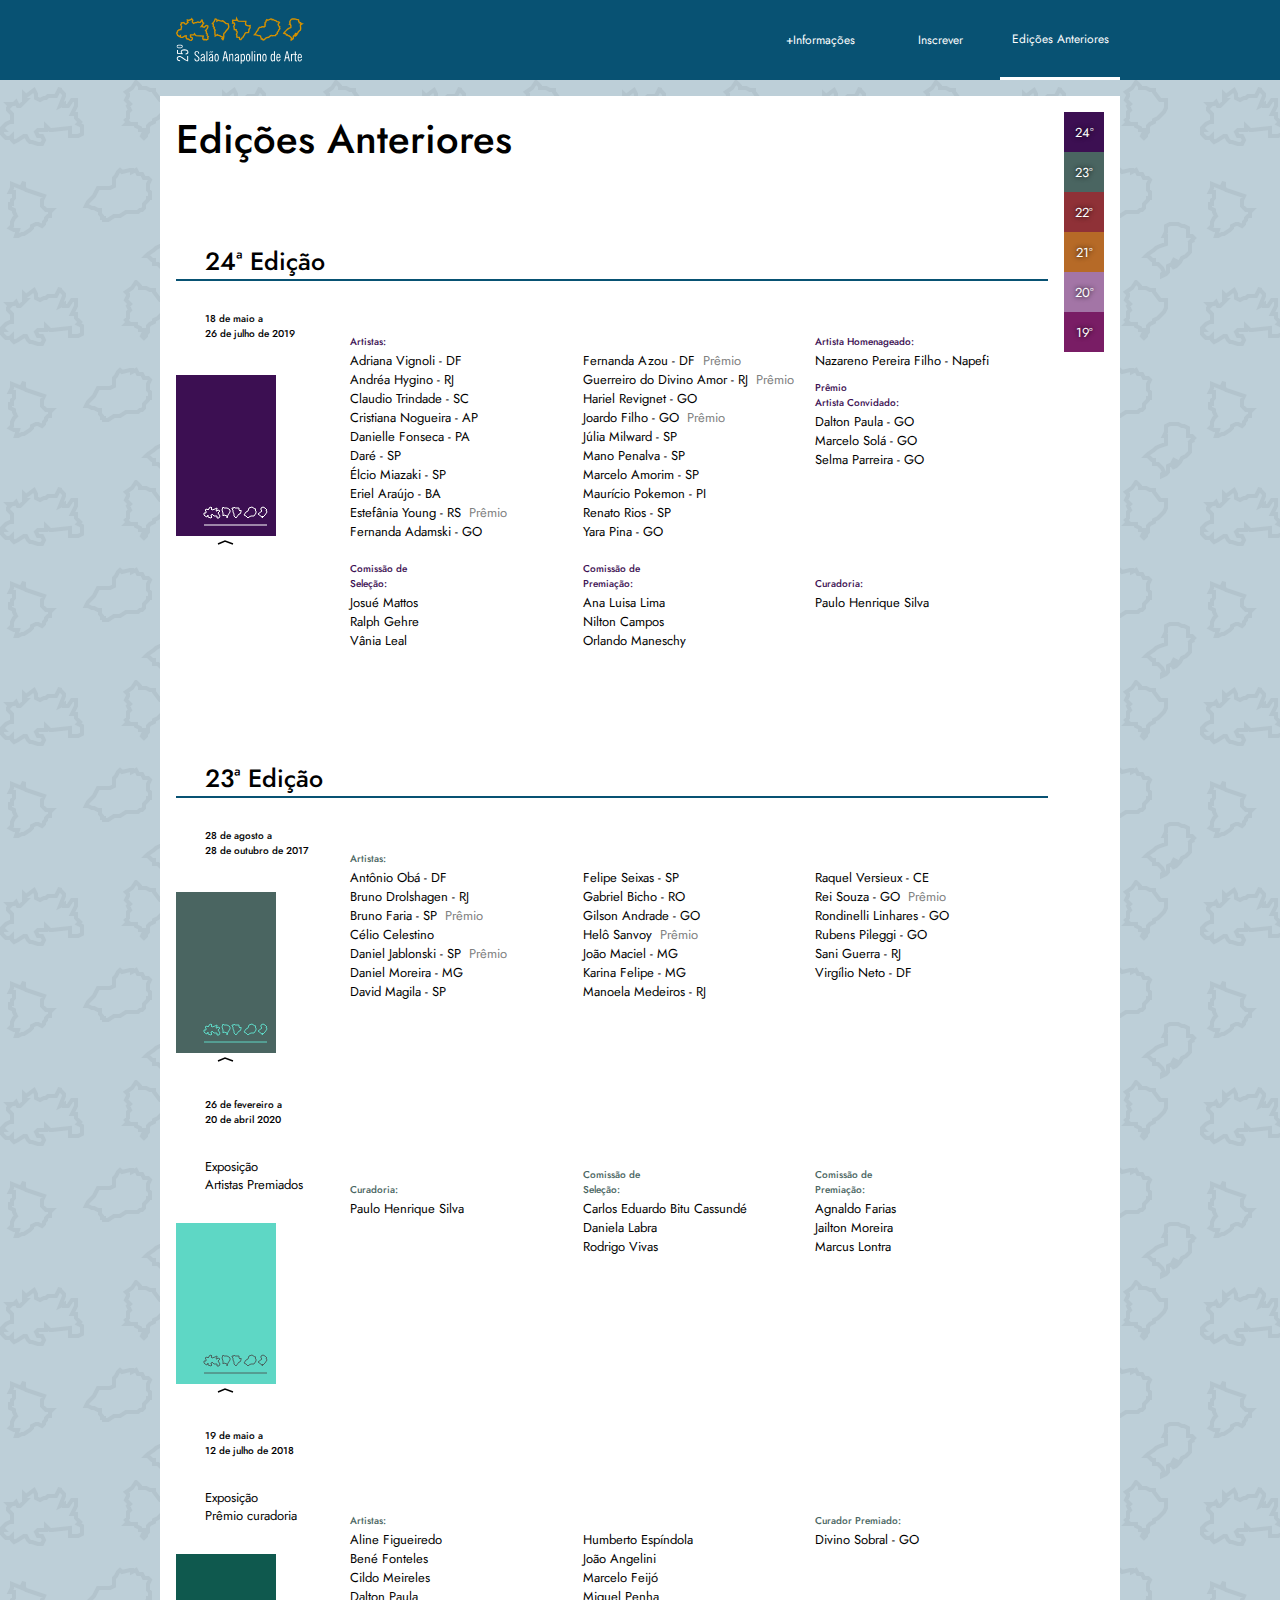
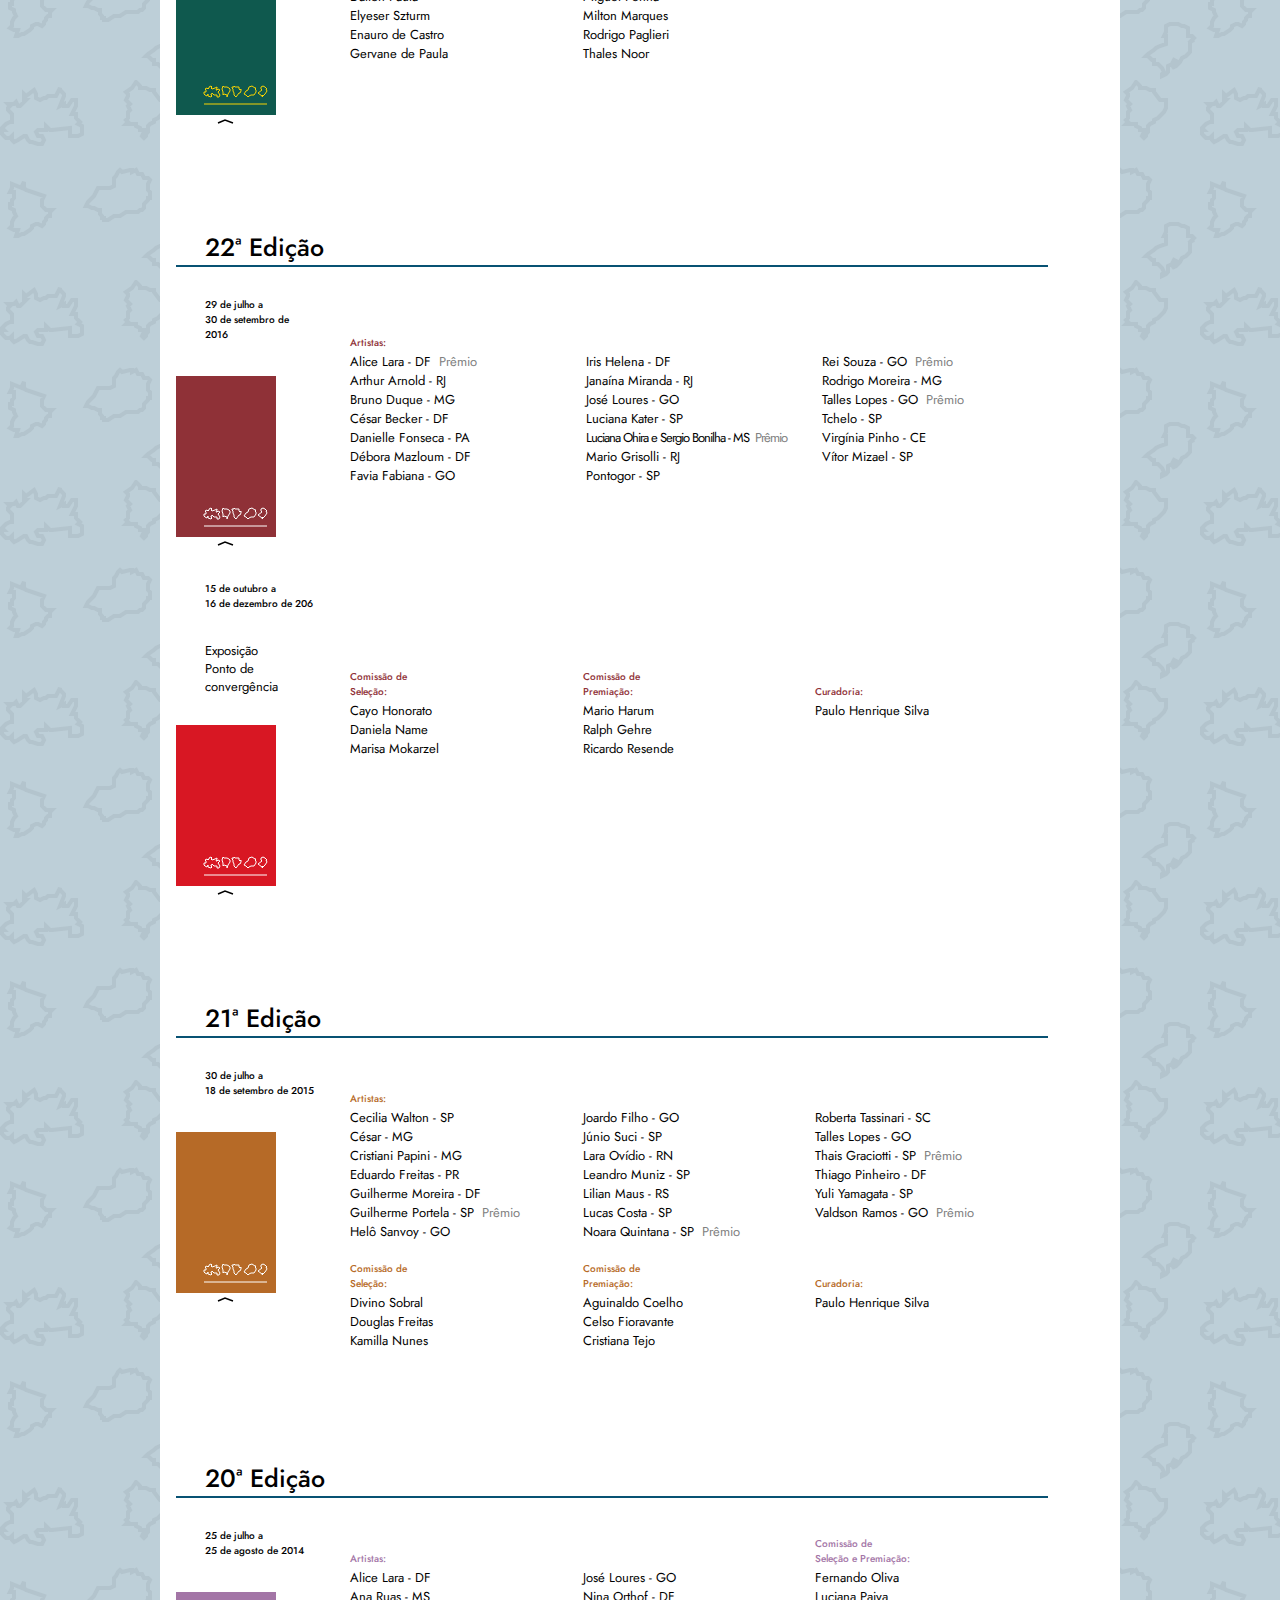
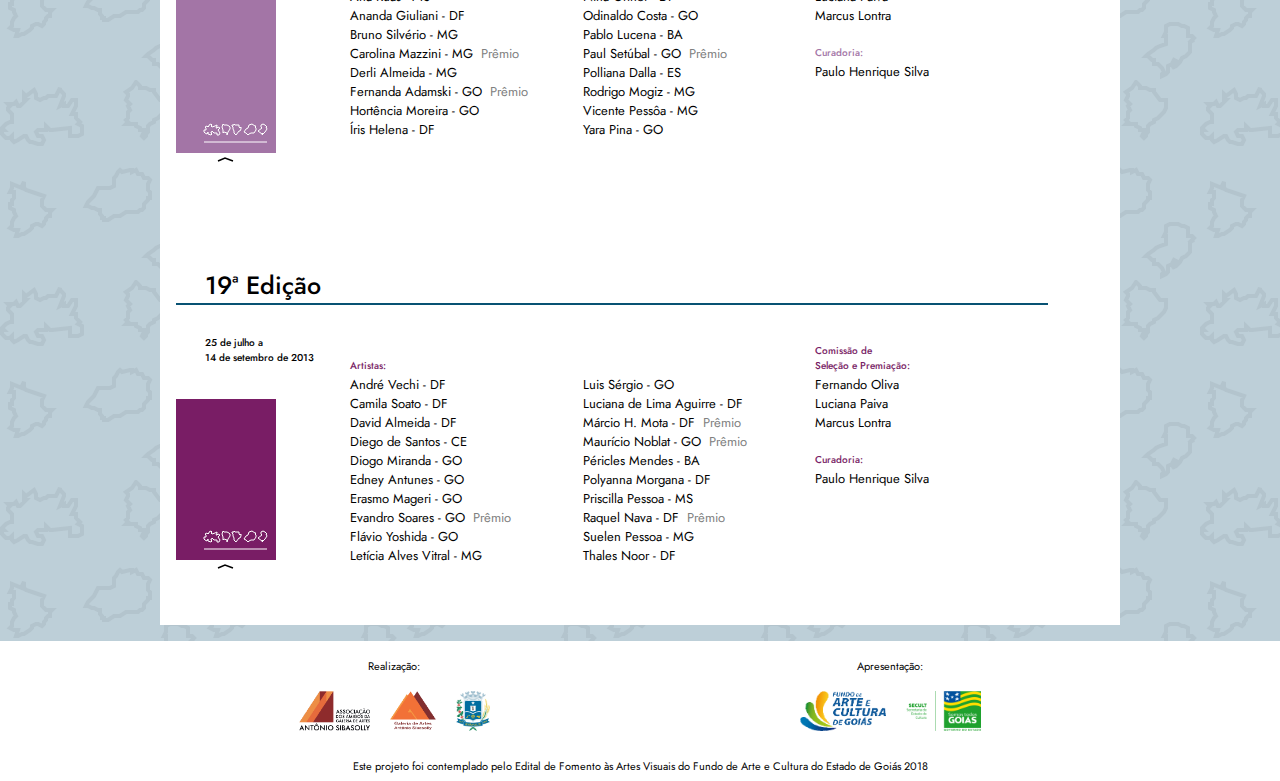
==== edicoes-anteriores.html @ 82f5226a "Padronização de variáveis e classes, correções diversas no código" ====
<!DOCTYPE html>
<html lang="pt-br">
    <head>
        <meta charset="UTF-8">
        <meta name="viewport" content="width=device-width, initial-scale=1.0">
        <meta http-equiv="X-UA-Compatible" content="ie=edge">
        <!-- FAVICON -->
        <link rel="icon" href="favicon.ico" type="image/x-icon"/>
        <!-- Tipografia -->
        <link rel="stylesheet" href="/css/tipografia.css" >
        <!-- style - Estrutura Geral - MEDIA QUERY -->
        <link rel="stylesheet" href="/css/main.css">

        <!-- header - Estrutura do menu -->
        <link rel="stylesheet" href="/css/header.css">
        <!-- grid-areas -->
        <link rel="stylesheet" href="/css/grid-areas-ed-anteriores.css">
        <!-- custom - Estrutura especifica da pagina -->
        <link rel="stylesheet" href="/css/edicoes-anteriores.css">
        <!-- footer - Estrutura do footer -->
        <link rel="stylesheet" href="/css/footer.css">
        <!-- icones -->
        <link rel="stylesheet" href="/css/icones.css">

        <!--DROPBOX-->
        <!-- <link rel="stylesheet" href="https://dl.dropbox.com/s/zm06y5klr2a9htf/style.css"> -->
        <title>25º Salão Anapolino de Artes</title>
        <style>

        /* BACKGROUND MAIN */
        main {
            background-image: url([data-uri]);
            background-repeat: repeat;
            background-color: var(--color-background);
        }
        </style>
    </head>
    <body>
        <header>
            <div class="menu-bar">
                <nav class="menu-left">
                    <!-- LOGO DO SALAO -->
                    <a href="Index.html">
                        <svg class="logo-salao" xmlns="http://www.w3.org/2000/svg" xml:space="preserve" version="1.1" viewBox="0 0 1031 381" xmlns:xlink="http://www.w3.org/1999/xlink">
                            <g id="logo-25">
                                <metadata id=""/>
                                <polygon class="logo-norte" points="35,156 28,161 21,160 18,155 13,154 12,148 7,140 6,136 8,130 12,127 12,120 15,115 23,110 34,107 40,107 45,82 40,71 38,65 44,61 43,53 58,52 63,50 73,61 80,63 97,48 92,44 91,39 93,35 92,29 103,33 126,23 127,20 136,32 132,37 132,46 141,57 155,51 166,51 171,46 177,45 184,49 195,49 209,30 212,35 213,42 217,51 223,55 203,82 214,80 217,85 227,87 241,75 248,74 257,79 256,88 252,97 238,115 244,120 246,127 244,135 253,143 250,151 256,161 260,163 255,170 258,176 256,185 243,190 232,185 226,189 218,184 216,177 217,167 220,159 162,155 156,151 149,140 144,149 117,149 116,155 118,168 126,169 131,173 132,182 124,193 112,191 97,182 89,182 82,173 82,157 72,158 53,169 42,169 34,166 "/>
                                <polygon class="logo-nordeste" points="378,188 372,183 369,179 376,168 370,163 362,163 356,157 350,156 346,153 338,153 333,148 316,158 316,150 313,144 314,137 313,123 312,117 316,112 306,98 309,90 299,80 301,71 301,63 293,59 308,41 316,21 323,22 331,29 330,38 342,31 352,35 365,38 374,36 381,39 404,58 418,59 422,64 422,71 425,79 424,91 419,100 408,112 400,122 395,131 386,138 384,146 385,156 385,164 383,173 382,181 "/>
                                <polygon class="logo-centro-oeste" points="488,18 487,26 485,32 457,31 456,40 458,46 456,54 467,54 471,57 471,63 473,68 465,81 468,88 468,95 470,107 485,107 484,114 493,126 492,132 487,146 491,157 489,167 499,169 504,169 510,170 513,185 517,187 523,187 529,177 538,170 547,155 552,148 554,140 560,133 569,131 581,131 585,127 585,121 588,115 586,109 590,104 591,97 597,93 596,83 597,74 583,77 569,72 561,67 560,57 563,40 502,38 496,34 "/>
                                <polygon class="logo-sudeste" points="632,148 643,136 650,122 659,114 661,104 672,89 686,88 692,84 704,84 709,86 718,79 718,73 715,69 720,63 716,54 720,47 725,45 726,34 732,27 739,32 764,21 772,22 775,28 782,25 793,33 804,34 812,43 826,44 833,49 823,64 823,69 830,80 836,84 833,92 837,98 835,103 828,108 827,116 815,131 817,138 811,143 804,147 802,154 782,155 777,157 771,154 762,156 746,169 736,170 726,174 707,191 698,188 697,182 687,182 686,174 683,169 681,159 674,155 662,155 652,151 644,149 "/>
                                <polygon class="logo-sul" points="868,136 875,127 889,113 897,105 908,97 925,90 925,83 926,77 922,66 914,63 920,55 916,45 921,34 928,25 936,21 953,20 964,22 973,26 984,26 988,30 988,41 993,46 993,52 1003,52 1007,56 1005,62 1014,62 1002,71 1002,77 1004,90 1004,102 1002,111 992,118 985,126 979,138 970,152 956,163 971,139 963,138 958,147 945,161 945,175 943,182 928,192 927,184 932,178 925,169 909,156 902,155 896,148 889,150 885,142 878,136 871,138 "/>
                                <path class="logo-tipografia" d="M148 340l8 0c0,6 2,9 4,12 2,3 5,4 9,4 3,0 6,-1 8,-4 3,-2 4,-6 4,-10 0,-3 -1,-6 -3,-9 -2,-3 -7,-7 -13,-12 -6,-4 -10,-9 -13,-12 -2,-3 -3,-7 -3,-12 0,-5 2,-9 6,-13 3,-3 7,-5 12,-5 6,0 11,2 15,6 3,4 5,9 5,16l-7 0c-1,-5 -2,-9 -4,-11 -2,-3 -5,-4 -8,-4 -4,0 -6,1 -8,3 -2,2 -3,5 -3,8 0,2 0,4 1,6 1,1 2,3 3,4 2,2 4,4 8,7 4,3 6,4 7,5 4,4 8,8 10,11 2,4 3,8 3,12 0,6 -2,12 -6,15 -4,4 -8,6 -14,6 -7,0 -12,-2 -15,-6 -4,-4 -6,-9 -6,-17z"/>
                                <path class="logo-tipografia" d="M224 331c-6,1 -11,3 -14,6 -4,3 -6,7 -6,11 0,2 1,4 3,5 1,2 3,3 5,3 2,0 4,-1 6,-2 2,-1 4,-3 6,-5l0 -18zm0 26c-2,1 -4,3 -6,4 -2,1 -5,1 -7,1 -4,0 -8,-1 -10,-4 -3,-2 -4,-6 -4,-10 0,-6 2,-11 7,-15 4,-4 11,-8 20,-10l0 -1 0 -3c0,-3 0,-6 -2,-7 -1,-2 -3,-3 -7,-3 -2,0 -4,1 -6,3 -1,1 -2,4 -3,8l-7 -1c0,-5 2,-10 5,-12 3,-3 7,-5 11,-5 6,0 10,2 13,5 3,3 4,8 4,15l0 26c0,3 0,5 0,7 0,2 1,5 1,7l-8 0 -1 -5z"/>
                                <polygon class="logo-tipografia" points="245,362 245,281 253,281 253,362 "/>
                                <path class="logo-tipografia" d="M291 331c-6,1 -11,3 -14,6 -4,3 -5,7 -5,11 0,2 0,4 2,5 1,2 3,3 5,3 2,0 4,-1 6,-2 2,-1 4,-3 6,-5l0 -18zm0 26c-2,1 -4,3 -6,4 -2,1 -4,1 -7,1 -4,0 -8,-1 -10,-4 -3,-2 -4,-6 -4,-10 0,-6 2,-11 7,-15 5,-4 11,-8 20,-10l0 -1 0 -3c0,-3 0,-6 -2,-7 -1,-2 -3,-3 -6,-3 -3,0 -5,1 -7,3 -1,1 -2,4 -3,8l-7 -1c1,-5 2,-10 5,-12 3,-3 7,-5 12,-5 5,0 10,2 12,5 3,3 4,8 4,15l0 26c0,3 0,5 0,7 1,2 1,5 1,7l-8 0 -1 -5zm9 -75c-1,3 -3,6 -5,7 -1,2 -4,3 -6,3 -1,0 -1,0 -2,0 0,0 -1,0 -2,-1l-4 -1c-1,0 -1,0 -2,0 0,0 -1,0 -1,0 -1,0 -2,0 -3,0 -1,1 -2,2 -2,3l-5 0c1,-3 2,-6 4,-8 2,-1 4,-2 7,-2 0,0 1,0 1,0 1,0 1,0 2,0l4 2c1,0 1,0 2,0 0,0 1,0 1,0 2,0 3,0 4,-1 1,0 1,-1 2,-2l5 0z"/>
                                <path class="logo-tipografia" d="M318 333c0,8 1,14 2,18 2,3 4,5 7,5 4,0 6,-2 8,-5 1,-4 2,-10 2,-18 0,-8 -1,-14 -2,-18 -2,-4 -4,-6 -8,-6 -3,0 -5,2 -7,6 -1,3 -2,9 -2,18zm-8 0c0,-11 1,-18 4,-23 3,-5 7,-8 13,-8 6,0 11,3 13,8 3,5 5,13 5,23 0,10 -2,18 -5,23 -2,5 -7,7 -13,7 -6,0 -10,-2 -13,-7 -3,-5 -4,-13 -4,-23z"/>
                                <path class="logo-tipografia" d="M388 330l17 0 -8 -42 -9 42zm-14 32l17 -81 12 0 18 81 -9 0 -5 -24 -20 0 -5 24 -8 0z"/>
                                <path class="logo-tipografia" d="M429 362l0 -58 7 0 0 6c3,-3 5,-5 7,-6 2,-1 5,-2 7,-2 4,0 7,1 8,4 2,2 3,6 3,11l0 45 -7 0 0 -42c0,-4 -1,-7 -2,-9 -1,-1 -3,-2 -5,-2 -2,0 -4,1 -6,2 -2,1 -3,3 -5,6l0 45 -7 0z"/>
                                <path class="logo-tipografia" d="M499 331c-6,1 -11,3 -14,6 -4,3 -5,7 -5,11 0,2 0,4 2,5 1,2 3,3 5,3 2,0 4,-1 6,-2 2,-1 4,-3 6,-5l0 -18zm0 26c-2,1 -4,3 -6,4 -2,1 -5,1 -7,1 -4,0 -8,-1 -10,-4 -3,-2 -4,-6 -4,-10 0,-6 2,-11 7,-15 4,-4 11,-8 20,-10l0 -1 0 -3c0,-3 0,-6 -2,-7 -1,-2 -3,-3 -6,-3 -3,0 -5,1 -7,3 -1,1 -2,4 -3,8l-7 -1c0,-5 2,-10 5,-12 3,-3 7,-5 11,-5 6,0 10,2 13,5 3,3 4,8 4,15l0 26c0,3 0,5 0,7 0,2 1,5 1,7l-8 0 -1 -5z"/>
                                <path class="logo-tipografia" d="M529 316l0 33c1,2 3,4 4,5 2,1 4,2 5,2 4,0 6,-2 7,-6 2,-3 3,-10 3,-18 0,-8 -1,-14 -3,-18 -1,-3 -3,-5 -7,-5 -1,0 -3,0 -5,2 -1,1 -3,3 -4,5zm-8 65l0 -77 5 0 3 5c1,-2 3,-4 5,-5 2,-1 4,-2 6,-2 5,0 9,3 12,8 2,5 4,13 4,23 0,9 -2,17 -4,22 -3,5 -7,8 -12,8 -2,0 -4,0 -6,-2 -2,-1 -4,-2 -5,-5l0 25 -8 0z"/>
                                <path class="logo-tipografia" d="M572 333c0,8 0,14 2,18 1,3 4,5 7,5 3,0 6,-2 7,-5 2,-4 2,-10 2,-18 0,-8 0,-14 -2,-18 -1,-4 -4,-6 -7,-6 -3,0 -6,2 -7,6 -2,3 -2,9 -2,18zm-8 0c0,-11 1,-18 4,-23 3,-5 7,-8 13,-8 6,0 10,3 13,8 3,5 5,13 5,23 0,10 -2,18 -5,23 -3,5 -7,7 -13,7 -6,0 -10,-2 -13,-7 -3,-5 -4,-13 -4,-23z"/>
                                <polygon class="logo-tipografia" points="609,362 609,281 617,281 617,362 "/>
                                <path class="logo-tipografia" d="M630 290l0 -9 8 0 0 9 -8 0zm0 72l0 -58 8 0 0 58 -8 0z"/>
                                <path class="logo-tipografia" d="M652 362l0 -58 8 0 0 6c2,-3 4,-5 6,-6 3,-1 5,-2 7,-2 4,0 7,1 9,4 2,2 3,6 3,11l0 45 -8 0 0 -42c0,-4 -1,-7 -2,-9 -1,-1 -2,-2 -5,-2 -2,0 -4,1 -5,2 -2,1 -4,3 -5,6l0 45 -8 0z"/>
                                <path class="logo-tipografia" d="M703 333c0,8 1,14 2,18 2,3 4,5 8,5 3,0 5,-2 7,-5 1,-4 2,-10 2,-18 0,-8 -1,-14 -2,-18 -2,-4 -4,-6 -7,-6 -4,0 -6,2 -8,6 -1,3 -2,9 -2,18zm-8 0c0,-11 2,-18 4,-23 3,-5 8,-8 14,-8 6,0 10,3 13,8 3,5 4,13 4,23 0,10 -1,18 -4,23 -3,5 -7,7 -13,7 -6,0 -11,-2 -14,-7 -2,-5 -4,-13 -4,-23z"/>
                                <path class="logo-tipografia" d="M797 362l-8 0 0 -6c-2,3 -4,4 -6,5 -1,2 -3,2 -5,2 -6,0 -9,-3 -12,-8 -3,-5 -4,-12 -4,-22 0,-10 1,-18 4,-23 3,-5 6,-8 11,-8 2,0 4,1 6,2 2,1 4,3 6,5l0 -28 8 0 0 81zm-8 -13l0 -33c-2,-2 -3,-4 -5,-5 -1,-2 -3,-2 -5,-2 -3,0 -5,2 -7,5 -1,4 -2,10 -2,18 0,8 1,15 2,18 2,4 4,6 7,6 2,0 4,-1 5,-2 2,-1 3,-3 5,-5z"/>
                                <path class="logo-tipografia" d="M834 343l8 0c-1,6 -2,11 -5,15 -3,3 -7,5 -12,5 -6,0 -10,-2 -13,-7 -3,-5 -4,-13 -4,-23 0,-11 1,-18 4,-23 3,-5 7,-8 13,-8 6,0 10,3 13,7 3,5 4,11 4,20 0,1 0,2 0,3 0,1 0,1 0,2l-26 0c0,8 0,14 2,17 1,4 4,5 7,5 3,0 5,-1 7,-3 1,-3 2,-6 2,-10zm-18 -16l18 0 0 -2c0,-6 0,-10 -2,-12 -1,-3 -4,-4 -7,-4 -3,0 -5,1 -7,4 -1,3 -2,8 -2,14z"/>
                                <path class="logo-tipografia" d="M886 330l17 0 -9 -42 -8 42zm-15 32l18 -81 11 0 18 81 -9 0 -4 -24 -21 0 -5 24 -8 0z"/>
                                <path class="logo-tipografia" d="M926 362l0 -58 8 0 0 6c2,-2 4,-4 6,-6 2,-1 4,-2 7,-2 0,0 0,0 1,0 0,1 0,1 1,1l0 7c-1,0 -1,0 -1,0 -1,0 -1,0 -1,0 -3,0 -6,1 -8,2 -2,2 -4,4 -5,7l0 43 -8 0z"/>
                                <path class="logo-tipografia" d="M957 310l-8 0 0 -6 8 0 0 -20 8 0 0 20 10 0 0 6 -10 0 0 38c0,3 0,5 1,7 1,1 2,1 4,1 1,0 2,0 5,0l0 -1 0 7c-2,0 -3,1 -4,1 -2,0 -3,0 -4,0 -3,0 -6,-1 -7,-3 -2,-2 -3,-4 -3,-8l0 -42z"/>
                                <path class="logo-tipografia" d="M1006 343l8 0c-1,6 -2,11 -5,15 -3,3 -7,5 -12,5 -6,0 -10,-2 -13,-7 -3,-5 -4,-13 -4,-23 0,-11 1,-18 4,-23 3,-5 7,-8 13,-8 6,0 10,3 13,7 3,5 4,11 4,20 0,1 0,2 0,3 0,1 0,1 0,2l-27 0c0,8 1,14 3,17 1,4 4,5 7,5 3,0 5,-1 7,-3 1,-3 2,-6 2,-10zm-19 -16l19 0 0 -2c0,-6 -1,-10 -2,-12 -1,-3 -4,-4 -7,-4 -3,0 -5,1 -7,4 -1,3 -2,8 -3,14z"/>
                                <path class="logo-tipografia" d="M98 362l-8 0c-4,-2 -8,-4 -13,-6 -4,-3 -11,-7 -19,-13 -1,-1 -2,-1 -3,-2 -11,-8 -20,-13 -27,-13 -4,0 -8,2 -10,4 -3,2 -4,5 -4,8 0,4 2,7 5,9 3,2 8,4 14,4l0 8c-9,0 -16,-2 -20,-6 -4,-3 -7,-8 -7,-15 0,-6 2,-11 6,-15 4,-3 9,-5 16,-5 7,0 18,5 33,16 1,0 2,1 2,2 7,5 13,8 17,11 3,2 7,4 10,5l0 -34 8 0 0 42z"/>
                                <path class="logo-tipografia" d="M77 307l0 -8c5,0 9,-1 11,-3 3,-2 4,-4 4,-8 0,-4 -2,-7 -7,-10 -4,-2 -11,-3 -19,-3 -6,0 -12,1 -15,3 -4,2 -5,5 -5,9 0,3 0,5 2,7 1,2 3,3 6,4l-1 7 -45 -3 0 -31 8 1 0 23 26 2c-1,-2 -2,-3 -3,-5 0,-1 -1,-3 -1,-6 0,-6 3,-11 8,-15 4,-3 11,-5 20,-5 11,0 19,2 25,6 6,4 9,10 9,17 0,6 -2,10 -6,13 -4,3 -9,5 -16,5l-1 0z"/>
                                <path class="logo-tipografia" d="M30 250c7,0 11,0 14,-2 3,-1 4,-3 4,-6 0,-3 -1,-5 -4,-6 -3,-1 -8,-2 -14,-2 -7,0 -12,1 -14,2 -3,1 -5,3 -5,6 0,3 2,5 4,6 3,2 8,2 15,2zm0 7c-8,0 -14,-1 -18,-4 -4,-2 -6,-6 -6,-11 0,-5 2,-9 6,-11 4,-2 10,-3 18,-3 8,0 14,1 18,3 4,2 6,6 6,11 0,5 -2,9 -6,11 -4,3 -10,4 -18,4z"/>
                            </g>
                        </svg>
                    </a>
                </nav>
                <nav class="menu-right">
                    <a href="#" class="menu-icon" href="#">=</a>
                    <a id="option1" class="menu-option" href="mais-informacoes.html" >
                        <div class="hover-menu option1">
                            <p class="menu-tipografia">+Informações</p>
                        </div>
                    </a>
                    <a id="option2" class="menu-option" href="inscricao.html" >
                        <div class="hover-menu option2">
                            <p class="menu-tipografia">Inscrever</p>
                        </div>
                    </a>
                    <a id="option3" class="menu-option" href="edicoes-anteriores.html" >
                        <div class="hover-menu option3">
                            <p class="menu-tipografia">Edições Anteriores</p>
                        </div>
                    </a>
                </nav>
            </div>
        </header>
        <main>
            <div class="main-grid">
                <div class="main-ed-anteriores">
                    <div class="submenu-ed-anteriores">
                        <a href="#ed-24"><div id="shortcut-ed-24">24º</div></a>
                        <a href="#ed-23"><div id="shortcut-ed-23">23º</div></a>
                        <a href="#ed-22"><div id="shortcut-ed-22">22º</div></a>
                        <a href="#ed-21"><div id="shortcut-ed-21">21º</div></a>
                        <a href="#ed-20"><div id="shortcut-ed-20">20º</div></a>
                        <a href="#ed-19"><div id="shortcut-ed-19">19º</div></a>
                        <a href="#ed-18"><div id="shortcut-ed-18">18º</div></a>
                        <a href="#ed-18"><div id="shortcut-ed-17">17º</div></a>
                        <a href="#ed-18"><div id="shortcut-ed-14">14º</div></a>
                    </div>
                    <h1>Edições Anteriores</h1>
                    <div id="ed-24"></div>

<!-- ################### 24 Edição - 1 Catálogo -->
                    <section>
                        <div class="grid-ed-ant-section-24">
                            <h2 class="grid-ed-ant-titulo-edicao">24ª Edição</h2>
                            <div class="grid-ed-ant-linha-divisao"></div>
                            <div class="grid-ed-ant-titulo-principal-a">
                                <p class="data">18 de maio a<br>26 de julho de 2019</p>
                            </div>
                            <div class="grid-ed-ant-icon-catalogo-a">
                                <a target="about:blank" href="http://cultura.anapolis.go.gov.br/static/media/catalago24.0bccd677.pdf"><!-- LINK PARA O CATALOGO DO 24º SALAO -->
                                    <svg class="icon-catalogo ed24" xmlns="http://www.w3.org/2000/svg" xml:space="preserve" version="1.1" viewBox="100 0 100 175" xmlns:xlink="http://www.w3.org/1999/xlink">
                                        <g class="hover"><!-- CAPA E LUPA -->
                                            <rect class="capa" width="200" height="161"/>
                                            <path class="lupa" d="M46 55c10,-2 21,5 23,15 1,7 -2,15 -7,19l7 13 -4 2 -8 -12c-1,0 -2,1 -4,1 -10,2 -20,-5 -23,-15 -2,-11 5,-21 16,-23zm6 33c8,-2 13,-9 11,-17 -1,-7 -8,-12 -16,-11 -8,2 -13,9 -11,17 1,7 9,12 16,11z"/>
                                            <polygon class="lupa" points="44,64 42,66 40,69 39,71 38,73 38,75 40,72 42,70 44,69 46,68 45,66 "/>
                                        </g>
                                        <!-- ROTULOS -->
                                        <polygon class="rotulo" points="136,142 135,143 132,142 132,140 131,142 129,141 129,141 129,141 128,140 128,138 130,138 130,136 129,135 131,134 132,135 133,134 133,133 135,132 136,133 135,134 136,135 139,134 141,133 141,134 140,136 141,136 142,135 144,136 142,138 144,141 143,143 141,143 141,141 138,141 136,139 136,140 135,140 135,141 "/>
                                        <polygon class="rotulo" points="148,140 151,141 151,142 151,143 152,140 154,137 154,135 153,134 151,133 149,133 148,133 147,132 146,135 147,138 147,141 "/>
                                        <polygon class="rotulo" points="158,132 159,133 163,133 163,135 164,136 165,135 165,137 164,139 163,139 160,143 159,142 158,141 158,139 157,137 157,135 156,134 156,133 158,133 "/>
                                        <polygon class="rotulo" points="176,132 179,134 180,134 179,135 180,136 180,138 178,141 175,141 173,142 172,143 170,141 168,140 170,137 172,136 173,133 "/>
                                        <polygon class="rotulo" points="187,132 189,133 191,135 190,135 191,137 189,140 186,143 187,141 186,142 182,139 186,136 185,135 185,133 "/>
                                        <line class="rotulo" x1="128" y1="150" x2="191" y2= "150" />
                                        <!-- INDICADOR -->
                                        <polyline class="indicador" points="142,169 149,166 157,169 "/>
                                    </svg>
                                </a>
                            </div>
                            <div class="grid-ed-ant-subtitulo-1">
                                <h3>Artistas:</h3>
                            </div>
                            <ol class="grid-ed-ant-lista-1">
                                <li>Adriana Vignoli - DF</li>
                                <li>Andréa Hygino - RJ</li>
                                <li>Claudio Trindade - SC</li>
                                <li>Cristiana Nogueira - AP</li>
                                <li>Danielle Fonseca - PA</li>
                                <li>Daré - SP</li>
                                <li>Élcio Miazaki - SP</li>
                                <li>Eriel Araújo - BA</li>
                                <li class="premiado">Estefânia Young - RS</li>
                                <li>Fernanda Adamski - GO</li>
                                <li class="premiado">Fernanda Azou - DF</li>
                                <li class="premiado">Guerreiro do Divino Amor - RJ</li>
                                <li>Hariel Revignet - GO</li>
                                <li class="premiado">Joardo Filho - GO</li>
                                <li>Júlia Milward - SP</li>
                                <li>Mano Penalva - SP</li>
                                <li>Marcelo Amorim - SP</li>
                                <li>Maurício Pokemon - PI</li>
                                <li>Renato Rios - SP</li>
                                <li>Yara Pina - GO</li>
                            </ol>
                            <div class="grid-ed-ant-subtitulo-2">
                                <h3>Artista Homenageado:</h3>
                            </div>
                            <div class="grid-ed-ant-lista-2">
                                <ol>
                                    <li>Nazareno Pereira Filho - Napefi</li>
                                </ol>
                                <h3>Prêmio<br>Artista Convidado:</h3>
                                <ol>
                                    <li>Dalton Paula - GO</li>
                                    <li>Marcelo Solá - GO</li>
                                    <li>Selma Parreira - GO</li>
                                </ol>
                            </div>
                            <div class="linha-divisao"></div>
                            <div class="grid-ed-ant-subtitulo-3">
                                    <h3>Comissão de<br>Seleção:</h3>
                            </div>
                            <ol class="grid-ed-ant-lista-3">
                                <li>Josué Mattos</li>
                                <li>Ralph Gehre</li>
                                <li>Vânia Leal</li>
                            </ol>
                            <div class="grid-ed-ant-subtitulo-4">
                                <h3>Comissão de<br>Premiação:</h3>
                            </div>
                            <ol class="grid-ed-ant-lista-4">
                                <li>Ana Luisa Lima</li>
                                <li>Nilton Campos</li>
                                <li>Orlando Maneschy</li>
                            </ol>
                            <div class="grid-ed-ant-subtitulo-5">
                                <h3>Curadoria:</h3>
                            </div>
                            <ol class="grid-ed-ant-lista-5">
                                <li>Paulo Henrique Silva</li>
                            </ol>
                        </div>
                    </section>
                    <div id="ed-23"></div>

<!-- ################### 23ª Edição - 3 Catálogos --->
                    <section>
                        <div class="grid-ed-ant-section-23">
                            <h2 class="grid-ed-ant-titulo-edicao">23ª Edição</h2>
                            <div class="grid-ed-ant-linha-divisao"></div>           
                            <div class="grid-ed-ant-titulo-principal-a">
                                <p class="data">28 de agosto a<br>28 de outubro de 2017</p>
                            </div>
                            <div class="grid-ed-ant-icon-catalogo-a">
                                <div>
                                    <a target="about:blank" href="http://cultura.anapolis.go.gov.br/static/media/Catalogo23SalaoSelecionados.eeb616cd.pdf"><!--LINK PARA O CATALOGO - 23º SALAO - ARTISTAS SELECIONADOS -->
                                        <!-- CATÁLOGO 23a - ARTISTAS SELECIONADOS -->
                                        <svg class="icon-catalogo ed23a" xmlns="http://www.w3.org/2000/svg" xml:space="preserve" version="1.1" viewBox="100 0 100 175" xmlns:xlink="http://www.w3.org/1999/xlink">
                                            <g class="hover"><!-- CAPA E LUPA -->
                                                <rect class="capa" width="200" height="161"/>
                                                <path class="lupa" d="M46 55c10,-2 21,5 23,15 1,7 -2,15 -7,19l7 13 -4 2 -8 -12c-1,0 -2,1 -4,1 -10,2 -20,-5 -23,-15 -2,-11 5,-21 16,-23zm6 33c8,-2 13,-9 11,-17 -1,-7 -8,-12 -16,-11 -8,2 -13,9 -11,17 1,7 9,12 16,11z"/>
                                                <polygon class="lupa" points="44,64 42,66 40,69 39,71 38,73 38,75 40,72 42,70 44,69 46,68 45,66 "/>
                                            </g>
                                            <!-- ROTULOS -->
                                            <polygon class="rotulo" points="136,142 135,143 132,142 132,140 131,142 129,141 129,141 129,141 128,140 128,138 130,138 130,136 129,135 131,134 132,135 133,134 133,133 135,132 136,133 135,134 136,135 139,134 141,133 141,134 140,136 141,136 142,135 144,136 142,138 144,141 143,143 141,143 141,141 138,141 136,139 136,140 135,140 135,141 "/>
                                            <polygon class="rotulo" points="148,140 151,141 151,142 151,143 152,140 154,137 154,135 153,134 151,133 149,133 148,133 147,132 146,135 147,138 147,141 "/>
                                            <polygon class="rotulo" points="158,132 159,133 163,133 163,135 164,136 165,135 165,137 164,139 163,139 160,143 159,142 158,141 158,139 157,137 157,135 156,134 156,133 158,133 "/>
                                            <polygon class="rotulo" points="176,132 179,134 180,134 179,135 180,136 180,138 178,141 175,141 173,142 172,143 170,141 168,140 170,137 172,136 173,133 "/>
                                            <polygon class="rotulo" points="187,132 189,133 191,135 190,135 191,137 189,140 186,143 187,141 186,142 182,139 186,136 185,135 185,133 "/>
                                            <line class="rotulo" x1="128" y1="150" x2="191" y2= "150" />
                                            <!-- INDICADOR -->
                                            <polyline class="indicador" points="142,169 149,166 157,169 "/>
                                        </svg>
                                    </a>
                                </div>
                            </div>
                            <div class="grid-ed-ant-subtitulo-1">
                                <h3>Artistas:</h3>
                            </div>
                            <ol class="grid-ed-ant-lista-1">
                                <li>Antônio Obá - DF</li>
                                <li>Bruno Drolshagen - RJ</li>
                                <li class="premiado">Bruno Faria - SP</li>
                                <li>Célio Celestino</li>
                                <li class="premiado">Daniel Jablonski - SP</li>
                                <li>Daniel Moreira - MG</li>
                                <li>David Magila - SP</li>
                                <li>Felipe Seixas - SP</li>
                                <li>Gabriel Bicho - RO</li>
                                <li>Gilson Andrade - GO</li>
                                <li class="premiado">Helô Sanvoy</li>
                                <li>João Maciel - MG</li>
                                <li>Karina Felipe - MG</li>
                                <li>Manoela Medeiros - RJ</li>
                                <li>Raquel Versieux - CE</li>
                                <li class="premiado">Rei Souza - GO</li>
                                <li>Rondinelli Linhares - GO</li>
                                <li>Rubens Pileggi - GO</li>
                                <li>Sani Guerra - RJ</li>
                                <li>Virgílio Neto - DF</li>
                            </ol>
                            <div class="grid-ed-ant-subtitulo-2">
                                <h3>Curador Premiado:</h3>
                            </div>
                            <ol class="grid-ed-ant-lista-2">
                                <li>Divino Sobral - GO</li>
                            </ol>
                            <div class="grid-ed-ant-subtitulo-3">
                                <h3>Comissão de<br>Seleção:</h3>
                                </div>
                            <ol class="grid-ed-ant-lista-3">
                                <li>Carlos Eduardo Bitu Cassundé</li>
                                <li>Daniela Labra</li>
                                <li>Rodrigo Vivas</li>
                            </ol>
                            <div class="grid-ed-ant-subtitulo-4">
                                <h3>Comissão de<br>Premiação:</h3>
                            </div>
                            <ol class="grid-ed-ant-lista-4">
                                <li>Agnaldo Farias</li>
                                <li>Jailton Moreira</li>
                                <li>Marcus Lontra</li>
                            </ol>
                            <div class="grid-ed-ant-subtitulo-5">
                                <h3>Curadoria:</h3>
                            </div>
                            <ol class="grid-ed-ant-lista-5">
                                <li>Paulo Henrique Silva</li>
                            </ol>
                            <!-- 23 EDICAO B - ARTISTAS PREMIADOS -->
                            <div class="linha-divisao"></div>
                                <div class="grid-ed-ant-titulo-principal-b">
                                    <p class="data">26 de fevereiro a <br>20 de abril 2020</p>
                                    <p>Exposição<br>Artistas Premiados</p>
                                </div>
                            <div class="grid-ed-ant-icon-catalogo-b">
                                <a target="about:blank" href="http://cultura.anapolis.go.gov.br/static/media/Catalogo23SalaoPremiados.e47f1abf.pdf"><!-- LINK PARA O CATALOGO 23º - ARTISTAS PREMIADOS -->
                                    <!-- CATÁLOGO 23b - ARTISTAS PREMIADOS -->
                                    <svg class="icon-catalogo ed23b" xmlns="http://www.w3.org/2000/svg" xml:space="preserve" version="1.1" viewBox="100 0 100 175" xmlns:xlink="http://www.w3.org/1999/xlink">
                                        <g class="hover"><!--CAPA E LUPA-->
                                            <rect class="capa" width="200" height="161"/>
                                            <path class="lupa" d="M46 55c10,-2 21,5 23,15 1,7 -2,15 -7,19l7 13 -4 2 -8 -12c-1,0 -2,1 -4,1 -10,2 -20,-5 -23,-15 -2,-11 5,-21 16,-23zm6 33c8,-2 13,-9 11,-17 -1,-7 -8,-12 -16,-11 -8,2 -13,9 -11,17 1,7 9,12 16,11z"/>
                                            <polygon class="lupa" points="44,64 42,66 40,69 39,71 38,73 38,75 40,72 42,70 44,69 46,68 45,66 "/>
                                        </g>
                                        <!-- ROTULOS -->
                                        <polygon class="rotulo" points="136,142 135,143 132,142 132,140 131,142 129,141 129,141 129,141 128,140 128,138 130,138 130,136 129,135 131,134 132,135 133,134 133,133 135,132 136,133 135,134 136,135 139,134 141,133 141,134 140,136 141,136 142,135 144,136 142,138 144,141 143,143 141,143 141,141 138,141 136,139 136,140 135,140 135,141 "/>
                                        <polygon class="rotulo" points="148,140 151,141 151,142 151,143 152,140 154,137 154,135 153,134 151,133 149,133 148,133 147,132 146,135 147,138 147,141 "/>
                                        <polygon class="rotulo" points="158,132 159,133 163,133 163,135 164,136 165,135 165,137 164,139 163,139 160,143 159,142 158,141 158,139 157,137 157,135 156,134 156,133 158,133 "/>
                                        <polygon class="rotulo" points="176,132 179,134 180,134 179,135 180,136 180,138 178,141 175,141 173,142 172,143 170,141 168,140 170,137 172,136 173,133 "/>
                                        <polygon class="rotulo" points="187,132 189,133 191,135 190,135 191,137 189,140 186,143 187,141 186,142 182,139 186,136 185,135 185,133 "/>
                                        <line class="rotulo" x1="128" y1="150" x2="191" y2= "150" />
                                        <!-- INDICADOR -->
                                        <polyline class="indicador" points="142,169 149,166 157,169 "/>
                                    </svg>
                                </a>
                            </div>
                            <div class="linha-divisao"></div>
                            <div class="grid-ed-ant-titulo-principal-c">
                                <p class="data">19 de maio a<br>12 de julho de 2018</p>
                                <p>Exposição<br>Prêmio curadoria</p>
                            </div>
                            <div class="grid-ed-ant-icon-catalogo-c">
                                <a target="about:blank" href="http://cultura.anapolis.go.gov.br/static/media/Catalogo23SalaoPremioCuradoria.826e9696.pdf"><!--Link para o PDF-->
                                    <!-- CATÁLOGO 23a - ARTISTAS SELECIONADOS -->
                                    <svg class="icon-catalogo ed23c" xmlns="http://www.w3.org/2000/svg" xml:space="preserve" version="1.1" viewBox="100 0 100 175" xmlns:xlink="http://www.w3.org/1999/xlink">
                                        <g class="hover"><!--CAPA E LUPA-->
                                            <rect class="capa" width="200" height="161"/>
                                            <path class="lupa" d="M46 55c10,-2 21,5 23,15 1,7 -2,15 -7,19l7 13 -4 2 -8 -12c-1,0 -2,1 -4,1 -10,2 -20,-5 -23,-15 -2,-11 5,-21 16,-23zm6 33c8,-2 13,-9 11,-17 -1,-7 -8,-12 -16,-11 -8,2 -13,9 -11,17 1,7 9,12 16,11z"/>
                                            <polygon class="lupa" points="44,64 42,66 40,69 39,71 38,73 38,75 40,72 42,70 44,69 46,68 45,66 "/>
                                        </g>
                                        <!-- ROTULOS -->
                                        <polygon class="rotulo" points="136,142 135,143 132,142 132,140 131,142 129,141 129,141 129,141 128,140 128,138 130,138 130,136 129,135 131,134 132,135 133,134 133,133 135,132 136,133 135,134 136,135 139,134 141,133 141,134 140,136 141,136 142,135 144,136 142,138 144,141 143,143 141,143 141,141 138,141 136,139 136,140 135,140 135,141 "/>
                                        <polygon class="rotulo" points="148,140 151,141 151,142 151,143 152,140 154,137 154,135 153,134 151,133 149,133 148,133 147,132 146,135 147,138 147,141 "/>
                                        <polygon class="rotulo" points="158,132 159,133 163,133 163,135 164,136 165,135 165,137 164,139 163,139 160,143 159,142 158,141 158,139 157,137 157,135 156,134 156,133 158,133 "/>
                                        <polygon class="rotulo" points="176,132 179,134 180,134 179,135 180,136 180,138 178,141 175,141 173,142 172,143 170,141 168,140 170,137 172,136 173,133 "/>
                                        <polygon class="rotulo" points="187,132 189,133 191,135 190,135 191,137 189,140 186,143 187,141 186,142 182,139 186,136 185,135 185,133 "/>
                                        <line class="rotulo" x1="128" y1="150" x2="191" y2= "150" />
                                        <!-- INDICADOR -->
                                        <polyline class="indicador" points="142,169 149,166 157,169 "/>
                                    </svg>
                                </a>
                            </div>
                            <div class="grid-ed-ant-subtitulo-6">
                                <h3>Artistas:</h3>
                            </div>
                            <ol class="grid-ed-ant-lista-6">
                                <li>Aline Figueiredo</li>
                                <li>Bené Fonteles</li>
                                <li>Cildo Meireles</li>
                                <li>Dalton Paula</li>
                                <li>Elyeser Szturm</li>
                                <li>Enauro de Castro</li>
                                <li>Gervane de Paula</li>
                                <li>Humberto Espíndola</li>
                                <li>João Angelini</li>
                                <li>Marcelo Feijó</li>
                                <li>Miguel Penha</li>
                                <li>Milton Marques</li>
                                <li>Rodrigo Paglieri</li>
                                <li>Thales Noor</li>
                            </ol>
                        </div>
                    </section>
                    <div id="ed-22"></div>

<!-- ################### 22a Edição - 2 Catálogos --->
                    <section>
                        <div class="grid-ed-ant-section-22">
                            <h2 class="grid-ed-ant-titulo-edicao">22ª Edição</h2>
                            <div class="grid-ed-ant-linha-divisao"></div>
                            <div class="grid-ed-ant-titulo-principal-a">
                                <p class="data">29 de julho a<br>30 de setembro de 2016</p>
                            </div>
                            <div class="grid-ed-ant-icon-catalogo-a">
                                <a target="about:blank" href="http://cultura.anapolis.go.gov.br/static/media/catalogo.3cb744a9.pdf"><!--LINK PARA O CATALOGO-->
                                    <svg class="icon-catalogo ed22a" xmlns="http://www.w3.org/2000/svg" xml:space="preserve" version="1.1" viewBox="100 0 100 175" xmlns:xlink="http://www.w3.org/1999/xlink">
                                        <g class="hover"><!-- CAPA E LUPA -->
                                            <rect class="capa" width="200" height="161"/>
                                            <path class="lupa" d="M46 55c10,-2 21,5 23,15 1,7 -2,15 -7,19l7 13 -4 2 -8 -12c-1,0 -2,1 -4,1 -10,2 -20,-5 -23,-15 -2,-11 5,-21 16,-23zm6 33c8,-2 13,-9 11,-17 -1,-7 -8,-12 -16,-11 -8,2 -13,9 -11,17 1,7 9,12 16,11z"/>
                                            <polygon class="lupa" points="44,64 42,66 40,69 39,71 38,73 38,75 40,72 42,70 44,69 46,68 45,66 "/>
                                        </g>
                                            <!-- ROTULOS -->
                                        <polygon class="rotulo" points="136,142 135,143 132,142 132,140 131,142 129,141 129,141 129,141 128,140 128,138 130,138 130,136 129,135 131,134 132,135 133,134 133,133 135,132 136,133 135,134 136,135 139,134 141,133 141,134 140,136 141,136 142,135 144,136 142,138 144,141 143,143 141,143 141,141 138,141 136,139 136,140 135,140 135,141 "/>
                                        <polygon class="rotulo" points="148,140 151,141 151,142 151,143 152,140 154,137 154,135 153,134 151,133 149,133 148,133 147,132 146,135 147,138 147,141 "/>
                                        <polygon class="rotulo" points="158,132 159,133 163,133 163,135 164,136 165,135 165,137 164,139 163,139 160,143 159,142 158,141 158,139 157,137 157,135 156,134 156,133 158,133 "/>
                                        <polygon class="rotulo" points="176,132 179,134 180,134 179,135 180,136 180,138 178,141 175,141 173,142 172,143 170,141 168,140 170,137 172,136 173,133 "/>
                                        <polygon class="rotulo" points="187,132 189,133 191,135 190,135 191,137 189,140 186,143 187,141 186,142 182,139 186,136 185,135 185,133 "/>
                                        <line class="rotulo" x1="128" y1="150" x2="191" y2= "150" />
                                        <!-- INDICADOR -->
                                        <polyline class="indicador" points="142,169 149,166 157,169 "/>
                                    </svg>
                                </a>
                            </div>
                            <div class="grid-ed-ant-subtitulo-1">
                                <h3>Artistas:</h3>
                            </div>
                            <ol class="grid-ed-ant-lista-1">
                                <li class="premiado">Alice Lara - DF</li>
                                <li>Arthur Arnold - RJ</li>
                                <li>Bruno Duque - MG</li>
                                <li>César Becker - DF</li>
                                <li>Danielle Fonseca - PA</li>
                                <li>Débora Mazloum - DF</li>
                                <li>Favia Fabiana - GO</li>
                                <li>Iris Helena - DF</li>
                                <li>Janaína Miranda - RJ</li>
                                <li>José Loures - GO</li>
                                <li>Luciana Kater - SP</li>
                                <li class="premiado letter-spacing">Luciana Ohira e Sergio Bonilha - MS</li>
                                <li>Mario Grisolli - RJ</li>
                                <li>Pontogor - SP</li>
                                <li class="premiado">Rei Souza - GO</li>
                                <li>Rodrigo Moreira - MG</li>
                                <li class="premiado">Talles Lopes - GO</li>
                                <li>Tchelo - SP</li>
                                <li>Virgínia Pinho - CE</li>
                                <li>Vítor Mizael - SP</li>
                            </ol>
                            <div class="grid-ed-ant-subtitulo-2">
                                <h3>Comissão de<br>Seleção:</h3>
                            </div>
                            <ol class="grid-ed-ant-lista-2">
                                <li>Cayo Honorato</li>
                                <li>Daniela Name</li>
                                <li>Marisa Mokarzel</li>
                            </ol>
                            <div class="grid-ed-ant-titulo-principal-b">
                                <p class="data">15 de outubro a<br>16 de dezembro de 206</p>
                                <p>Exposição<br>Ponto de convergência</p>
                            </div>
                            <div class="grid-ed-ant-icon-catalogo-b">
                                <a target="about:blank" href="http://cultura.anapolis.go.gov.br/static/media/catalogoconvergencia.6c47d8b0.pdf"><!--LINK PARA O CATALOGO-->
                                    <svg class="icon-catalogo ed22b" xmlns="http://www.w3.org/2000/svg" xml:space="preserve" version="1.1" viewBox="100 0 100 175" xmlns:xlink="http://www.w3.org/1999/xlink">
                                        <g class="hover"><!-- CAPA E LUPA -->
                                            <rect class="capa" width="200" height="161"/>
                                            <path class="lupa" d="M46 55c10,-2 21,5 23,15 1,7 -2,15 -7,19l7 13 -4 2 -8 -12c-1,0 -2,1 -4,1 -10,2 -20,-5 -23,-15 -2,-11 5,-21 16,-23zm6 33c8,-2 13,-9 11,-17 -1,-7 -8,-12 -16,-11 -8,2 -13,9 -11,17 1,7 9,12 16,11z"/>
                                            <polygon class="lupa" points="44,64 42,66 40,69 39,71 38,73 38,75 40,72 42,70 44,69 46,68 45,66 "/>
                                        </g>
                                        <!-- ROTULOS -->
                                        <polygon class="rotulo" points="136,142 135,143 132,142 132,140 131,142 129,141 129,141 129,141 128,140 128,138 130,138 130,136 129,135 131,134 132,135 133,134 133,133 135,132 136,133 135,134 136,135 139,134 141,133 141,134 140,136 141,136 142,135 144,136 142,138 144,141 143,143 141,143 141,141 138,141 136,139 136,140 135,140 135,141 "/>
                                        <polygon class="rotulo" points="148,140 151,141 151,142 151,143 152,140 154,137 154,135 153,134 151,133 149,133 148,133 147,132 146,135 147,138 147,141 "/>
                                        <polygon class="rotulo" points="158,132 159,133 163,133 163,135 164,136 165,135 165,137 164,139 163,139 160,143 159,142 158,141 158,139 157,137 157,135 156,134 156,133 158,133 "/>
                                        <polygon class="rotulo" points="176,132 179,134 180,134 179,135 180,136 180,138 178,141 175,141 173,142 172,143 170,141 168,140 170,137 172,136 173,133 "/>
                                        <polygon class="rotulo" points="187,132 189,133 191,135 190,135 191,137 189,140 186,143 187,141 186,142 182,139 186,136 185,135 185,133 "/>
                                        <line class="rotulo" x1="128" y1="150" x2="191" y2= "150" />
                                        <!-- INDICADOR -->
                                        <polyline class="indicador" points="142,169 149,166 157,169 "/>
                                    </svg>
                                </a>
                            </div>
                            <div class="grid-ed-ant-subtitulo-3">
                                <h3>Comissão de<br>Premiação:</h3>
                            </div>
                            <ol class="grid-ed-ant-lista-3">
                                <li>Mario Harum</li>
                                <li>Ralph Gehre</li>
                                <li>Ricardo Resende</li>
                            </ol>
                            <div class="grid-ed-ant-subtitulo-4">
                                <h3>Curadoria:</h3>
                            </div>
                            <ol class="grid-ed-ant-lista-4">
                                <li>Paulo Henrique Silva</li>
                            </ol>
                        </div>
                    </section>
                    <div id="ed-21"></div>

<!-- ################## 21 Edição - 1 Catálogo --->
                    <section>
                        <div class="grid-ed-ant-section-21">
                            <h2 class="grid-ed-ant-titulo-edicao">21ª Edição</h2>
                            <div class="grid-ed-ant-linha-divisao"></div>
                            <div class="grid-ed-ant-titulo-principal-a">
                                <p class="data">30 de julho a<br>18 de setembro de 2015</p>
                            </div>
                            <div class="grid-ed-ant-icon-catalogo-a">
                                <a target="about:blank" href="http://cultura.anapolis.go.gov.br/static/media/21SALAO.16a26ab5.pdf"><!--LINK PARA O CATALOGO-->
                                    <svg class="icon-catalogo ed21" xmlns="http://www.w3.org/2000/svg" xml:space="preserve" version="1.1" viewBox="100 0 100 175" xmlns:xlink="http://www.w3.org/1999/xlink">
                                        <g class="hover"><!-- CAPA E LUPA -->
                                            <rect class="capa" width="200" height="161"/>
                                            <path class="lupa" d="M46 55c10,-2 21,5 23,15 1,7 -2,15 -7,19l7 13 -4 2 -8 -12c-1,0 -2,1 -4,1 -10,2 -20,-5 -23,-15 -2,-11 5,-21 16,-23zm6 33c8,-2 13,-9 11,-17 -1,-7 -8,-12 -16,-11 -8,2 -13,9 -11,17 1,7 9,12 16,11z"/>
                                            <polygon class="lupa" points="44,64 42,66 40,69 39,71 38,73 38,75 40,72 42,70 44,69 46,68 45,66 "/>
                                        </g>
                                        <!-- ROTULOS -->
                                        <polygon class="rotulo" points="136,142 135,143 132,142 132,140 131,142 129,141 129,141 129,141 128,140 128,138 130,138 130,136 129,135 131,134 132,135 133,134 133,133 135,132 136,133 135,134 136,135 139,134 141,133 141,134 140,136 141,136 142,135 144,136 142,138 144,141 143,143 141,143 141,141 138,141 136,139 136,140 135,140 135,141 "/>
                                        <polygon class="rotulo" points="148,140 151,141 151,142 151,143 152,140 154,137 154,135 153,134 151,133 149,133 148,133 147,132 146,135 147,138 147,141 "/>
                                        <polygon class="rotulo" points="158,132 159,133 163,133 163,135 164,136 165,135 165,137 164,139 163,139 160,143 159,142 158,141 158,139 157,137 157,135 156,134 156,133 158,133 "/>
                                        <polygon class="rotulo" points="176,132 179,134 180,134 179,135 180,136 180,138 178,141 175,141 173,142 172,143 170,141 168,140 170,137 172,136 173,133 "/>
                                        <polygon class="rotulo" points="187,132 189,133 191,135 190,135 191,137 189,140 186,143 187,141 186,142 182,139 186,136 185,135 185,133 "/>
                                        <line class="rotulo" x1="128" y1="150" x2="191" y2= "150" />
                                        <!-- INDICADOR -->
                                        <polyline class="indicador" points="142,169 149,166 157,169 "/>
                                    </svg>
                                </a>
                            </div>
                            <div class="grid-ed-ant-subtitulo-1">
                                <h3>Artistas:</h3>
                            </div>
                            <ol class="grid-ed-ant-lista-1">
                                <li>Cecilia Walton - SP</li>
                                <li>César - MG</li>
                                <li>Cristiani Papini - MG</li>
                                <li>Eduardo Freitas - PR</li>
                                <li>Guilherme Moreira - DF</li>
                                <li class="premiado">Guilherme Portela - SP</li>
                                <li>Helô Sanvoy - GO</li>
                                <li>Joardo Filho - GO</li>
                                <li>Júnio Suci - SP</li>
                                <li>Lara Ovídio - RN</li>
                                <li>Leandro Muniz - SP</li>
                                <li>Lilian Maus - RS</li>
                                <li>Lucas Costa - SP</li>
                                <li class="premiado">Noara Quintana - SP</li>
                                <li>Roberta Tassinari - SC</li>
                                <li>Talles Lopes - GO</li>
                                <li class="premiado">Thais Graciotti - SP</li>
                                <li>Thiago Pinheiro - DF</li>
                                <li>Yuli Yamagata - SP</li>
                                <li class="premiado">Valdson Ramos - GO</li>
                            </ol>
                            <div class="grid-ed-ant-subtitulo-2">
                                <h3>Comissão de<br>Seleção:</h3>
                            </div>
                            <ol class="grid-ed-ant-lista-2">
                                <li>Divino Sobral</li>
                                <li>Douglas Freitas</li>
                                <li>Kamilla Nunes</li>
                            </ol>
                            <div class="grid-ed-ant-subtitulo-3">
                                <h3>Comissão de<br>Premiação:</h3>
                            </div>
                            <ol class="grid-ed-ant-lista-3">
                                <li>Aguinaldo Coelho</li>
                                <li>Celso Fioravante</li>
                                <li>Cristiana Tejo</li>
                            </ol>
                            <div class="grid-ed-ant-subtitulo-4">
                                <h3>Curadoria:</h3>
                            </div>
                            <ol class="grid-ed-ant-lista-4">
                                <li>Paulo Henrique Silva</li>
                            </ol>
                        </div>
                    </section>
                    <div id="ed-20"></div>

<!-- ################## 20 Edição - 1 Catalogo -->
                    <section>
                        <div class="grid-ed-ant-section-20">
                            <h2 class="grid-ed-ant-titulo-edicao">20ª Edição</h2>
                            <div class="grid-ed-ant-linha-divisao"></div>
                            <div class="grid-ed-ant-titulo-principal-a">
                                    <p class="data">25 de julho a<br>25 de agosto de 2014</p>
                                </div>
                            <div class="grid-ed-ant-icon-catalogo-a">
                                <a target="about:blank" href="http://cultura.anapolis.go.gov.br/static/media/20SALAO.fbb775bf.pdf"><!--LINK PARA O CATALOGO-->
                                    <svg class="icon-catalogo ed20" xmlns="http://www.w3.org/2000/svg" xml:space="preserve" version="1.1" viewBox="100 0 100 175" xmlns:xlink="http://www.w3.org/1999/xlink">
                                        <g class="hover"><!-- CAPA E LUPA -->
                                            <rect class="capa" width="200" height="161"/>
                                            <path class="lupa" d="M46 55c10,-2 21,5 23,15 1,7 -2,15 -7,19l7 13 -4 2 -8 -12c-1,0 -2,1 -4,1 -10,2 -20,-5 -23,-15 -2,-11 5,-21 16,-23zm6 33c8,-2 13,-9 11,-17 -1,-7 -8,-12 -16,-11 -8,2 -13,9 -11,17 1,7 9,12 16,11z"/>
                                            <polygon class="lupa" points="44,64 42,66 40,69 39,71 38,73 38,75 40,72 42,70 44,69 46,68 45,66 "/>
                                        </g>
                                        <!-- ROTULOS -->
                                        <polygon class="rotulo" points="136,142 135,143 132,142 132,140 131,142 129,141 129,141 129,141 128,140 128,138 130,138 130,136 129,135 131,134 132,135 133,134 133,133 135,132 136,133 135,134 136,135 139,134 141,133 141,134 140,136 141,136 142,135 144,136 142,138 144,141 143,143 141,143 141,141 138,141 136,139 136,140 135,140 135,141 "/>
                                        <polygon class="rotulo" points="148,140 151,141 151,142 151,143 152,140 154,137 154,135 153,134 151,133 149,133 148,133 147,132 146,135 147,138 147,141 "/>
                                        <polygon class="rotulo" points="158,132 159,133 163,133 163,135 164,136 165,135 165,137 164,139 163,139 160,143 159,142 158,141 158,139 157,137 157,135 156,134 156,133 158,133 "/>
                                        <polygon class="rotulo" points="176,132 179,134 180,134 179,135 180,136 180,138 178,141 175,141 173,142 172,143 170,141 168,140 170,137 172,136 173,133 "/>
                                        <polygon class="rotulo" points="187,132 189,133 191,135 190,135 191,137 189,140 186,143 187,141 186,142 182,139 186,136 185,135 185,133 "/>
                                        <line class="rotulo" x1="128" y1="150" x2="191" y2= "150" />
                                        <!-- INDICADOR -->
                                        <polyline class="indicador" points="142,169 149,166 157,169 "/>
                                    </svg>
                                </a>
                            </div>
                            <div class="grid-ed-ant-subtitulo-1">
                                <h3>Artistas:</h3>
                            </div>
                            <ol class="grid-ed-ant-lista-1">
                                <li>Alice Lara - DF</li>
                                <li>Ana Ruas - MS</li>
                                <li>Ananda Giuliani - DF</li>
                                <li>Bruno Silvério - MG</li>
                                <li class="premiado">Carolina Mazzini - MG</li>
                                <li>Derli Almeida - MG</li>
                                <li class="premiado">Fernanda Adamski - GO</li>
                                <li>Hortência Moreira - GO</li>
                                <li>Íris Helena - DF</li>
                                <li>José Loures - GO</li>
                                <li>Nina Orthof - DF</li>
                                <li>Odinaldo Costa - GO</li>
                                <li>Pablo Lucena - BA</li>
                                <li class="premiado">Paul Setúbal - GO</li>
                                <li>Polliana Dalla - ES</li>
                                <li>Rodrigo Mogiz - MG</li>
                                <li>Vicente Pessôa - MG</li>
                                <li>Yara Pina - GO</li>
                            </ol>
                            <div class="grid-ed-ant-subtitulo-2">
                                <h3>Comissão de<br>Seleção e Premiação:</h3>
                            </div>
                            <ol class="grid-ed-ant-lista-2">
                                <li>Fernando Oliva</li>
                                <li>Luciana Paiva</li>
                                <li>Marcus Lontra</li>
                            </ol>
                            <div class="grid-ed-ant-subtitulo-3">
                                <h3>Curadoria:</h3>
                            </div>
                            <ol class="grid-ed-ant-lista-3">
                                <li>Paulo Henrique Silva</li>
                            </ol>
                        </div>
                    </section>
                    <div id="ed-19"></div>
                    <!-- 19 EDICAO --->
                    <section>
                        <div class="grid-ed-ant-section-19">
                            <h2 class="grid-ed-ant-titulo-edicao">19ª Edição</h2>
                            <div class="grid-ed-ant-linha-divisao"></div>
                            <div class="grid-ed-ant-titulo-principal-a">
                                <p class="data">25 de julho a<br>14 de setembro de 2013</p>
                            </div>
                            <div class="grid-ed-ant-icon-catalogo-a">
                                <a target="about:blank" href="http://cultura.anapolis.go.gov.br/static/media/19SALAO.37b49fa6.pdf"><!-- LINK PARA O CATALOGO -->
                                    <svg class="icon-catalogo ed19" xmlns="http://www.w3.org/2000/svg" xml:space="preserve" version="1.1" viewBox="100 0 100 175" xmlns:xlink="http://www.w3.org/1999/xlink">
                                        <g class="hover"><!-- CAPA E LUPA -->
                                            <rect class="capa" width="200" height="161"/>
                                            <path class="lupa" d="M46 55c10,-2 21,5 23,15 1,7 -2,15 -7,19l7 13 -4 2 -8 -12c-1,0 -2,1 -4,1 -10,2 -20,-5 -23,-15 -2,-11 5,-21 16,-23zm6 33c8,-2 13,-9 11,-17 -1,-7 -8,-12 -16,-11 -8,2 -13,9 -11,17 1,7 9,12 16,11z"/>
                                            <polygon class="lupa" points="44,64 42,66 40,69 39,71 38,73 38,75 40,72 42,70 44,69 46,68 45,66 "/>
                                        </g>
                                        <!-- ROTULOS -->
                                        <polygon class="rotulo" points="136,142 135,143 132,142 132,140 131,142 129,141 129,141 129,141 128,140 128,138 130,138 130,136 129,135 131,134 132,135 133,134 133,133 135,132 136,133 135,134 136,135 139,134 141,133 141,134 140,136 141,136 142,135 144,136 142,138 144,141 143,143 141,143 141,141 138,141 136,139 136,140 135,140 135,141 "/>
                                        <polygon class="rotulo" points="148,140 151,141 151,142 151,143 152,140 154,137 154,135 153,134 151,133 149,133 148,133 147,132 146,135 147,138 147,141 "/>
                                        <polygon class="rotulo" points="158,132 159,133 163,133 163,135 164,136 165,135 165,137 164,139 163,139 160,143 159,142 158,141 158,139 157,137 157,135 156,134 156,133 158,133 "/>
                                        <polygon class="rotulo" points="176,132 179,134 180,134 179,135 180,136 180,138 178,141 175,141 173,142 172,143 170,141 168,140 170,137 172,136 173,133 "/>
                                        <polygon class="rotulo" points="187,132 189,133 191,135 190,135 191,137 189,140 186,143 187,141 186,142 182,139 186,136 185,135 185,133 "/>
                                        <line class="rotulo" x1="128" y1="150" x2="191" y2= "150" />
                                        <!-- INDICADOR -->
                                        <polyline class="indicador" points="142,169 149,166 157,169 "/>
                                    </svg>
                                </a>
                            </div>
                            <div class="grid-ed-ant-subtitulo-1">
                                <h3>Artistas:</h3>
                            </div>
                            <ol class="grid-ed-ant-lista-1">
                                <li>André Vechi - DF</li>
                                <li>Camila Soato - DF</li>
                                <li>David Almeida - DF</li>
                                <li>Diego de Santos - CE</li>
                                <li>Diogo Miranda - GO</li>
                                <li>Edney Antunes - GO</li>
                                <li>Erasmo Mageri - GO</li>
                                <li class="premiado">Evandro Soares - GO</li>
                                <li>Flávio Yoshida - GO</li>
                                <li>Letícia Alves Vitral - MG</li>
                                <li>Luis Sérgio - GO</li>
                                <li>Luciana de Lima Aguirre - DF</li>
                                <li class="premiado">Márcio H. Mota - DF</li>
                                <li class="premiado">Maurício Noblat - GO</li>
                                <li>Péricles Mendes - BA</li>
                                <li>Polyanna Morgana - DF</li>
                                <li>Priscilla Pessoa - MS</li>
                                <li class="premiado">Raquel Nava - DF</li>
                                <li>Suelen Pessoa - MG</li>
                                <li>Thales Noor - DF</li>
                            </ol>
                            <div class="grid-ed-ant-subtitulo-2">
                                <h3>Comissão de<br>Seleção e Premiação:</h3>
                            </div>
                            <ol class="grid-ed-ant-lista-2">
                                <li>Fernando Oliva</li>
                                <li>Luciana Paiva</li>
                                <li>Marcus Lontra</li>
                            </ol>
                            <div class="grid-ed-ant-subtitulo-3">
                                <h3>Curadoria:</h3>
                            </div>
                            <ol class="grid-ed-ant-lista-3">
                                <li>Paulo Henrique Silva</li>
                            </ol>
                        </div>
                    </section>
                    <div id="ed-18"></div>
                    <!-- 18 EDICAO E CATALOGOS ANTIGOS ===================================================== -->
                    <section style="display:none">
                        <h3>Catálogos da 18ª Edição e anteriores:</h3>
                        <div class="linha-divisao"></div>
                        <div class="sessao-ed-anteriores-catalogos-antigos">
                            <div class="catalogo-18">
                                <a target="about:blank" href="#"><!--LINK PARA O CATALOGO-->
                                    <svg xmlns="http://www.w3.org/2000/svg" xml:space="preserve" version="1.1" viewBox="100 0 100 175" xmlns:xlink="http://www.w3.org/1999/xlink">
                                        <g class="hover"><!--CAPA E LUPA-->
                                            <rect class="capa" width="200" height="161"/>
                                            <path class="lupa" d="M46 55c10,-2 21,5 23,15 1,7 -2,15 -7,19l7 13 -4 2 -8 -12c-1,0 -2,1 -4,1 -10,2 -20,-5 -23,-15 -2,-11 5,-21 16,-23zm6 33c8,-2 13,-9 11,-17 -1,-7 -8,-12 -16,-11 -8,2 -13,9 -11,17 1,7 9,12 16,11z"/>
                                            <polygon class="lupa" points="44,64 42,66 40,69 39,71 38,73 38,75 40,72 42,70 44,69 46,68 45,66 "/>
                                        </g>
                                        <!-- ROTULOS -->
                                        <polygon class="rotulo" points="136,142 135,143 132,142 132,140 131,142 129,141 129,141 129,141 128,140 128,138 130,138 130,136 129,135 131,134 132,135 133,134 133,133 135,132 136,133 135,134 136,135 139,134 141,133 141,134 140,136 141,136 142,135 144,136 142,138 144,141 143,143 141,143 141,141 138,141 136,139 136,140 135,140 135,141 "/>
                                        <polygon class="rotulo" points="148,140 151,141 151,142 151,143 152,140 154,137 154,135 153,134 151,133 149,133 148,133 147,132 146,135 147,138 147,141 "/>
                                        <polygon class="rotulo" points="158,132 159,133 163,133 163,135 164,136 165,135 165,137 164,139 163,139 160,143 159,142 158,141 158,139 157,137 157,135 156,134 156,133 158,133 "/>
                                        <polygon class="rotulo" points="176,132 179,134 180,134 179,135 180,136 180,138 178,141 175,141 173,142 172,143 170,141 168,140 170,137 172,136 173,133 "/>
                                        <polygon class="rotulo" points="187,132 189,133 191,135 190,135 191,137 189,140 186,143 187,141 186,142 182,139 186,136 185,135 185,133 "/>
                                        <line class="rotulo" x1="128" y1="150" x2="191" y2= "150" />
                                        <!-- INDICADOR -->
                                        <polyline class="indicador" points="142,169 149,166 157,169 "/>
                                    </svg>
                                </a>
                                <ol>
                                    <li>18ª Edição</li>
                                </ol>
                            </div>
                            <div class="catalogo-17">
                                <a href="#"><!--LINK PARA O CATALOGO-->
                                    <svg xmlns="http://www.w3.org/2000/svg" xml:space="preserve" version="1.1" viewBox="100 0 100 175" xmlns:xlink="http://www.w3.org/1999/xlink">
                                        <g class="hover"><!--CAPA E LUPA-->
                                            <rect class="capa" width="200" height="161"/>
                                            <path class="lupa" d="M46 55c10,-2 21,5 23,15 1,7 -2,15 -7,19l7 13 -4 2 -8 -12c-1,0 -2,1 -4,1 -10,2 -20,-5 -23,-15 -2,-11 5,-21 16,-23zm6 33c8,-2 13,-9 11,-17 -1,-7 -8,-12 -16,-11 -8,2 -13,9 -11,17 1,7 9,12 16,11z"/>
                                            <polygon class="lupa" points="44,64 42,66 40,69 39,71 38,73 38,75 40,72 42,70 44,69 46,68 45,66 "/>
                                        </g>
                                        <!-- ROTULOS -->
                                        <polygon class="rotulo" points="136,142 135,143 132,142 132,140 131,142 129,141 129,141 129,141 128,140 128,138 130,138 130,136 129,135 131,134 132,135 133,134 133,133 135,132 136,133 135,134 136,135 139,134 141,133 141,134 140,136 141,136 142,135 144,136 142,138 144,141 143,143 141,143 141,141 138,141 136,139 136,140 135,140 135,141 "/>
                                        <polygon class="rotulo" points="148,140 151,141 151,142 151,143 152,140 154,137 154,135 153,134 151,133 149,133 148,133 147,132 146,135 147,138 147,141 "/>
                                        <polygon class="rotulo" points="158,132 159,133 163,133 163,135 164,136 165,135 165,137 164,139 163,139 160,143 159,142 158,141 158,139 157,137 157,135 156,134 156,133 158,133 "/>
                                        <polygon class="rotulo" points="176,132 179,134 180,134 179,135 180,136 180,138 178,141 175,141 173,142 172,143 170,141 168,140 170,137 172,136 173,133 "/>
                                        <polygon class="rotulo" points="187,132 189,133 191,135 190,135 191,137 189,140 186,143 187,141 186,142 182,139 186,136 185,135 185,133 "/>
                                        <line class="rotulo" x1="128" y1="150" x2="191" y2= "150" />
                                        <!-- INDICADOR -->
                                        <polyline class="indicador" points="142,169 149,166 157,169 "/>
                                    </svg>
                                </a>
                                <ol>
                                    <li>17ª Edição</li>
                                </ol>
                            </div>
                            <div class="catalogo-14">
                                <a href="#"><!--LINK PARA O CATALOGO-->
                                    <svg xmlns="http://www.w3.org/2000/svg" xml:space="preserve" version="1.1" viewBox="100 0 100 175" xmlns:xlink="http://www.w3.org/1999/xlink">
                                        <g class="hover"><!--CAPA E LUPA-->
                                            <rect class="capa" width="200" height="161"/>
                                            <path class="lupa" d="M46 55c10,-2 21,5 23,15 1,7 -2,15 -7,19l7 13 -4 2 -8 -12c-1,0 -2,1 -4,1 -10,2 -20,-5 -23,-15 -2,-11 5,-21 16,-23zm6 33c8,-2 13,-9 11,-17 -1,-7 -8,-12 -16,-11 -8,2 -13,9 -11,17 1,7 9,12 16,11z"/>
                                            <polygon class="lupa" points="44,64 42,66 40,69 39,71 38,73 38,75 40,72 42,70 44,69 46,68 45,66 "/>
                                        </g>
                                        <!-- ROTULOS -->
                                        <polygon class="rotulo" points="136,142 135,143 132,142 132,140 131,142 129,141 129,141 129,141 128,140 128,138 130,138 130,136 129,135 131,134 132,135 133,134 133,133 135,132 136,133 135,134 136,135 139,134 141,133 141,134 140,136 141,136 142,135 144,136 142,138 144,141 143,143 141,143 141,141 138,141 136,139 136,140 135,140 135,141 "/>
                                        <polygon class="rotulo" points="148,140 151,141 151,142 151,143 152,140 154,137 154,135 153,134 151,133 149,133 148,133 147,132 146,135 147,138 147,141 "/>
                                        <polygon class="rotulo" points="158,132 159,133 163,133 163,135 164,136 165,135 165,137 164,139 163,139 160,143 159,142 158,141 158,139 157,137 157,135 156,134 156,133 158,133 "/>
                                        <polygon class="rotulo" points="176,132 179,134 180,134 179,135 180,136 180,138 178,141 175,141 173,142 172,143 170,141 168,140 170,137 172,136 173,133 "/>
                                        <polygon class="rotulo" points="187,132 189,133 191,135 190,135 191,137 189,140 186,143 187,141 186,142 182,139 186,136 185,135 185,133 "/>
                                        <line class="rotulo" x1="128" y1="150" x2="191" y2= "150" />
                                        <!-- INDICADOR -->
                                        <polyline class="indicador" points="142,169 149,166 157,169 "/>
                                    </svg>
                                </a>
                                <ol>
                                    <li>14ª Edição</li>
                                </ol>
                            </div>
                        </div>
                    </section>
                </div><!--.MAIN-ED-ANTERIORES-->
            </div>
        </main>
        <footer>
            <div class="logomarcas">
                <div class="realizacao">
                    <p class="logomarcas">Realização:</p>
                    <div class="footer-logos">
                        <!--a1-Associacao-AmigosMapa.png-->
                        <img class="footer-logo" src="/img/logos/a1-Associacao-AmigosMapa.png" alt="">
                        <!--a2-Galeria.png-->
                        <img class="footer-logo" src="img/logos/a2-Galeria.png" alt="">
                        <!--a3-Prefeitura.png-->
                        <img class="footer-logo" src="img/logos/a3-Prefeitura.png" alt="">
                    </div>
                </div>
                <div class="apresentacao">
                    <p class="logomarcas">Apresentação:</p>
                    <div class="footer-logos">
                        <!--b1-FundodeArteeCultura.png-->
                        <img class="footer-logo" src="img/logos/b1-FundodeArteeCultura.png" alt="">
                        <!--b2-Secult-Goias.png-->
                        <img class="footer-logo" src="img/logos/b2-Secult-Goias.png" alt="">
                    </div>
                </div>
            </div>
            <p class="rodape-desktop">Este projeto foi contemplado pelo Edital de Fomento às Artes Visuais do Fundo de Arte e Cultura do Estado de Goiás 2018</p>
            <p class="rodape-mobile">Este projeto foi contemplado pelo Edital de<br> Fomento às Artes Visuais do Fundo de Arte e Cultura<br>do Estado de Goiás 2018</p>
        </footer>
    </body>
</html>
---- css/tipografia.css ----
/* Folha de estilo específica para tipografia e cores das fontes */
/* Para especificar fonte em alguma página, usar classe */

/* Google fonts */
@import url(https://fonts.googleapis.com/css2?family=Jost:wght@100;200;300;400;500&display=swap);

html {
    -webkit-text-size-adjust: 100%; /* Escala se manter em mobiles */
}

a {
    text-decoration: none;
    /* Se quiser colocar, coloque na folha de estilos específica */
}

:root {
    --font-family-standard: 'Jost';
    --font-size-menu: 1.20rem; /* Menu */
    --font-size-h1:   4.00rem; /* Titulo do bloco em cada página */
    --font-size-h2:   2.50rem; /* Usando apenas na página ed-anteriores - Número da edição*/
    --font-size-h3:   2.00rem; /* Títulos das datas do calendario - Subtitulo ed-anteriores */
    --font-size-h4:   1.80rem; /* Datas no calendário */
    --font-size-h5:   1.60rem;

    --font-size-p:    1.30rem;

    --font-size-h6:   1.10rem; /* Rodapé */
    /* OUTRAS CORES */
    --color-texto-oculto: #a3a8aa;
}

/* === Geral === */
a { font-size: 0rem; } /* Zerar a margem destas tags */

h1, h2, h3, h4, h5, h6, p, li {
    font-family: var(--font-family-standard);
    text-decoration: none;
}
/* Todos menos links */
h1, h2, h3, h4, h5, h6, li, p:not(.menu-tipografia) {
    /*color: red;*/
    margin-left: var(--margem);
    margin-right: var(--margem);
}

/* padding-bottom: - white space controlado */
h1, h2, h3, h4, h5, h6, p {
    /*outline: 1px solid black;*/
    padding-bottom: 0px; /* Revisar */
    padding-top: 0px; /* Revisar */
    text-decoration: none;
}

.submenu-ed-anteriores a,
p.menu-tipografia {
    text-decoration: none;
}

/* <h1 a h6> */
h1 {
    font-size: var(--font-size-h1);
    font-weight: 500;
    margin-bottom: -16px;
    margin-right: calc(var(--margem) * 2);
}
h2 {
    font-size: var(--font-size-h2);
    font-weight: 500;
}
h3 {
    font-size: var(--font-size-h3);
    font-weight: 300;
}
h4 {
    font-size: var(--font-size-h4);
    font-weight: 300;
}
h5 {
    font-weight: 300;
}

/* <p> e tipografia semelhante (links e outros) */
.menu-right p               { font-size: var(--font-size-menu); } /* Menu */
p, li { font-weight: 400; }

p {
    line-height: calc(var(--font-size-p) + 0.5rem);
    /*margin-top: -6px;*/
}
.link-arquivo, a.arquivo, p { font-size: var(--font-size-p); }

.link-arquivo {
    text-decoration: underline var(--color-main-primary);
}

/* Listas */
ol { list-style: none; /* (Usando: .main-ed-anteriores) */
   padding: unset; /* Tirar espaco da esquerda na lista */
}
li {
    font-size: var(--font-size-p);
}

/* textos no footer */
p.logomarcas,
p.rodape-desktop,
p.rodape-mobile {
   font-family: var(--font-family-standard);
   text-align: center;
   font-size: var(--font-size-h6);
}
---- css/main.css ----
/* === <div> Classes -----> Grid areas === */
.main-texto               { grid-area: main-texto }
.main-calendario          { grid-area: main-calendario }

.main-info                { grid-area: main-info }
.main-galeria-fotos       { grid-area: main-galeria-fotos }
.main-publicacoes         { grid-area: main-publicacoes }
.main-sobregaleria        { grid-area: main-sobregaleria }
.main-equipe-tecnica      { grid-area: main-equipe-tecnica }

.main-inscricao-etapa1    { grid-area: main-inscricao }
.main-inscricao-downloads { grid-area: main-inscricao-downloads }

.main-ed-anteriores       { grid-area: main-ed-anteriores }

/* Setando 1rem = 10px */
html { font-size: 10px; }

:root {
    /* UNIDADES: MARGINS E PADDINGS */
    --margem: 16px; /* Unidade de margem */

    --width-mobile: 320px;
    --width-tablet: 640px;
    --width-desktop: 960px;

    --height-header-expanded: 15.00rem;
    --height-header-desktop: 8.00rem;
    --width-menu-left-desktop: 160px;
    --width-menu-right-desktop: 360px;
    --border-indicador: 0.3rem; /* 3px */

    --height-footer-desktop: 140px;
    --height-footer-mobile: 270px;

    /* CORES */
    --color-main-primary: #085273;
    --color-main-primary-hover: #1b6588;
    --color-main-secondary: #D49100;
    --color-background: #bdcfd8;
    --color-dark: black;
    --color-bright: white;

    /* DETALHES */
    --box-shadow-bloco: 0 0 68px -48px black;
}

/* === Geral === */
html {
    height: 100%;
    min-width: var(--width-mobile);
}

body, img { display: block; margin: 0px;}

img {
    margin-top: var(--margem);
}


/* Mobiles com notch - cor de fundo */
body { background-color: var(--color-main-primary); }

/* Clase antiga linha-divisao */
.grid-ed-ant-linha-divisao {
    height: 2px;
    width: 100%;
    background-color: var(--color-main-primary);
}

main {
    background-size: 20rem;
    min-height:
    calc(100vh - (var(--height-header-expanded) + var(--height-footer-mobile)));

    width: 100%;
}
    /* Espacamento do main-grid entre header e footer */
    .main-grid {
        padding-top: var(--margem);
        padding-bottom: var(--margem);

        width: calc(var(--width-mobile) - 2 * var(--margem));
        margin: 0 auto;
        display: grid;
        grid-gap: var(--margem);
        min-height: calc(100% - (2 * var(--margem)));
    }

    /* Cada bloco de todas as páginas */
    .main-texto,
    .main-calendario,
    .main-info,
    .main-galeria-fotos,
    .main-publicacoes,
    .main-sobregaleria,
    .main-equipe-tecnica,
    .main-inscricao-etapa1,
    .main-downloads,
    .main-ed-anteriores {
        background: white;

        height: 100%;
    }

    
    h1 {
        margin-left: var(--margem);
    }
    /* Margens em cima e baixo - h1 e imagem de cada bloco */
    h1 {
        /* Revisar margin-top */
        margin-top: calc((var(--margem) * 1.6) - 12px); /* ajuste de baseline*/
        margin-bottom: calc(var(--margem) * 1.6);
    }

            .main-ed-anteriores {
                width: 100%;
            } 

            /* Setando toda div que tem conteúdo para ocupar a altura max possivel na main-grid */
            .main-texto,
            .main-calendario,
        /*  .main-info, */
        /*  .main-galeria-fotos, */
            .main-publicacoes,
            .main-sobregaleria,
        /*  .main-inscricao-etapa1, */
            .main-downloads,
            .main-ed-anteriores {
                height: 100%;
            }

/* Tela média */
@media screen and (min-width:640px) {
    main {
        min-height: calc(100vh - calc(var(--height-header-desktop)) - var(--height-footer-desktop));
    }
    .main-grid {
        width: calc(100% - 18 * var(--margem));
    }
    .main-ed-anteriores {
    }
}

/* Telas largas */
@media screen and (min-width:960px) {

    /* MAIN */
    main {
    }
        .main-grid {
            max-width: var(--width-desktop);
        }
}
            .main-ed-anteriores {
                margin: 0 auto;
            }
---- css/header.css ----
/* <header>
     < .menu-bar>
       <nav.menu-left>
       <nav.menu-right> */

header {
    width: 100%;
    height: var(--height-header-expanded);

    margin: 0 auto;
    transition: height 2s ease;

    background-color: var(--color-main-primary);
}
    .menu-bar {
        width: calc(var(--width-mobile) - 2 * var(--margem));
        display: flex;                        /* <nav> para os lados    */
        align-items: center;                  /* centralizar elas ^ e V */
        /*transition: all 2s ease-in-out;*/
        height: 100%;
        margin: 0 auto;                       /* --> |--width-mobile| <-- center */
        }

        /* Proporção entre cada lado do menu */
        .menu-left  { width: 100%; }
        .menu-right { width: 100%; }

        /* Altura deles */
        .menu-left,
        .menu-right {
            height: calc(100% - (2 * var(--border-indicador)));
        }
        .menu-left {
            display: flex;
            align-items: center;
        }
        .menu-right {
            display: flex;
            flex-direction: column;
            transition: display 3s ease;
        }

            .menu-left a {
                display: flex;
                justify-content: center;
                width: 100%;
                height: 100%;
            }
            .menu-right a {
                display: flex;
                flex-direction: column;
                align-items: center;
            }

            .menu-left a {
                padding: 0 var(--margem);
            }

            .menu-left a,
            .menu-right a {
                
                background-color: unset;
                transition: background-color 2s ease;
            }
            .menu-right a {
                height:
                calc((var(--height-header-expanded) / 3) - ((2 * var(--border-indicador) / 3)));
                /* = (height máx) - (height que --border-indicador ocupam / # de options) */

                /*width: calc((var(--width-mobile) / 2) - (2 * var(--margem)));*/
                width: 100%;
            }

            .menu-left a:hover,
            .menu-right a:hover {
                background-color: var(--color-main-primary-hover);
                transition: background-color 2s ease;
            }
                .option1, .option2, .option3 {
                    width: 100%;
                }

                .menu-right p { /* Cada <p> */
                    margin: auto 0 auto auto;
                    padding-right: var(--margem);
                }

            a.menu-icon { /* Icone do Menu - Em desenvolvimento */
                    display: none;
                }

            .logo-salao {
                fill-rule: evenodd;
                clip-rule: evenodd;
                width: 100%;
                /* Tamanho se define pelo width do menu */
                }
                .logo-norte,
                .logo-nordeste,
                .logo-centro-oeste,
                .logo-sudeste,
                .logo-sul { /* Mapas - Linhas */
                    fill: none;
                    stroke: var(--color-main-secondary);
                    stroke-width: 11;
                }
                .logo-tipografia {
                    fill: white;
                }


            a.menu-icon,
            a.menu-option {
                color: white;
            }

                .hover-menu {
                    display: flex;
                    align-items: center;
                    height: 100%;
                }

@media screen and (min-width: 640px) {

    header {
        height: var(--height-header-desktop);
    }
        .menu-bar {
            justify-content: space-between;
            width: calc(100% - 18 * var(--margem));
            height: 100%;
        }
            /* Cada pagina substitui este valor se tiver o border no menu */
            .menu-left,
            .menu-right {
                height: 100%;
            }
            /* revisar */
            .menu-left {
                display: flex;
                width: var(--width-menu-left-desktop);

                flex-shrink: 0;

            }
            .menu-left:hover {
                background-color: var(--color-main-primary-hover);
                transition: background-color 2s ease;
            }
                .menu-left a {
                    display: flex;
                    width: 100%;
                    height: 100%;

                    padding: 0;
                }
                    .logo-salao {
                        width: calc(100% - 2 * var(--margem));
                        height: 100%;
                    }
            
            .menu-right {
                width: var(--width-menu-right-desktop);
                height: 100%;

                display: flex;
                flex-direction: row;
                transition: display 3s ease;
                text-align: center; /* centralizar <p> de cada menu */
            }
                .menu-right a {
                padding: 0;
                
                }
                .menu-right a {
                    width: calc(100% / 3);
                    height: 100%;
                }

                .menu-right p { /* options no menu */
                    margin: auto;
                    padding: unset;
                }    
}

@media screen and (min-width: 960px) {
    .menu-bar {
        max-width: var(--width-desktop);
    }
}
---- css/grid-areas-ed-anteriores.css ----
/* Divisoes das 3 colunas da grid */
.grid-ed-ant-section-24,
.grid-ed-ant-section-23,
.grid-ed-ant-section-22,
.grid-ed-ant-section-21,
.grid-ed-ant-section-20,
.grid-ed-ant-section-19 {
    grid-template-columns: 0.75fr 1fr 1fr;
}

/* Lista de artistas - tirar gap entre colunas */
.grid-ed-ant-section-24 .grid-ed-ant-lista-1,
.grid-ed-ant-section-23 .grid-ed-ant-lista-6, /* 2ª lista de artistas */
.grid-ed-ant-section-23 .grid-ed-ant-lista-1,
.grid-ed-ant-section-21 .grid-ed-ant-lista-1,
.grid-ed-ant-section-20 .grid-ed-ant-lista-1,
.grid-ed-ant-section-19 .grid-ed-ant-lista-1 {
    column-gap: 0;
}

/* Grid de 3 colunas (Ref Tablet: <--- 640px ---->  */
@media screen and (min-width: 720px) {

    .grid-ed-ant-section-19,
    .grid-ed-ant-section-20,
    .grid-ed-ant-section-21,
    .grid-ed-ant-section-22,
    .grid-ed-ant-section-23,
    .grid-ed-ant-section-24 {
        display: grid;
    }

    /* Grid area de cada elemento */
    .grid-ed-ant-titulo-edicao { grid-area: titulo-edicao }

    .grid-ed-ant-linha-divisao { grid-area: linha-divisao }

    /* Tem 1 Titulo principal */
    .grid-ed-ant-section-24 > .grid-ed-ant-titulo-principal-a,
    .grid-ed-ant-section-23 > .grid-ed-ant-titulo-principal-a,
    .grid-ed-ant-section-22 > .grid-ed-ant-titulo-principal-a,
    .grid-ed-ant-section-21 > .grid-ed-ant-titulo-principal-a,
    .grid-ed-ant-section-20 > .grid-ed-ant-titulo-principal-a,
    .grid-ed-ant-section-19 > .grid-ed-ant-titulo-principal-a
                              { grid-area: titulo-principal-a }
    /* Tem 1 Catalogo */
    .grid-ed-ant-section-24 > .grid-ed-ant-icon-catalogo-a,
    .grid-ed-ant-section-23 > .grid-ed-ant-icon-catalogo-a,
    .grid-ed-ant-section-22 > .grid-ed-ant-icon-catalogo-a,
    .grid-ed-ant-section-21 > .grid-ed-ant-icon-catalogo-a,
    .grid-ed-ant-section-20 > .grid-ed-ant-icon-catalogo-a,
    .grid-ed-ant-section-19 > .grid-ed-ant-icon-catalogo-a
                            { grid-area: icon-catalogo-a }
    /* Tem 2 Titulos principais */
    .grid-ed-ant-section-23 > .grid-ed-ant-titulo-principal-b,
    .grid-ed-ant-section-22 > .grid-ed-ant-titulo-principal-b         
                            { grid-area: titulo-principal-b }
    /* Tem 2 Catalogos */
    .grid-ed-ant-section-23 > .grid-ed-ant-icon-catalogo-b,
    .grid-ed-ant-section-22 > .grid-ed-ant-icon-catalogo-b
                            { grid-area: icon-catalogo-b }

    /* Tem 3 Titulos principais */                        
    .grid-ed-ant-section-23 .grid-ed-ant-titulo-principal-c
                            { grid-area: titulo-principal-c }
    /* Tem 3 Catalogos */
    .grid-ed-ant-section-23 .grid-ed-ant-icon-catalogo-c
                            { grid-area: icon-catalogo-c }
    /* Subtitulos e Listas */                      
    .grid-ed-ant-section-24 > .grid-ed-ant-subtitulo-1,
    .grid-ed-ant-section-23 > .grid-ed-ant-subtitulo-1,
    .grid-ed-ant-section-22 > .grid-ed-ant-subtitulo-1,
    .grid-ed-ant-section-21 > .grid-ed-ant-subtitulo-1,
    .grid-ed-ant-section-20 > .grid-ed-ant-subtitulo-1,
    .grid-ed-ant-section-19 > .grid-ed-ant-subtitulo-1
                              { grid-area: subtitulo-1 }

    .grid-ed-ant-section-24 > .grid-ed-ant-lista-1,
    .grid-ed-ant-section-23 > .grid-ed-ant-lista-1,
    .grid-ed-ant-section-22 > .grid-ed-ant-lista-1,
    .grid-ed-ant-section-21 > .grid-ed-ant-lista-1,
    .grid-ed-ant-section-20 > .grid-ed-ant-lista-1,
    .grid-ed-ant-section-19 > .grid-ed-ant-lista-1
                            { grid-area: lista-1 }

    .grid-ed-ant-section-24 > .grid-ed-ant-subtitulo-2,
    .grid-ed-ant-section-23 > .grid-ed-ant-subtitulo-2,
    .grid-ed-ant-section-22 > .grid-ed-ant-subtitulo-2,
    .grid-ed-ant-section-21 > .grid-ed-ant-subtitulo-2,
    .grid-ed-ant-section-20 > .grid-ed-ant-subtitulo-2,
    .grid-ed-ant-section-19 > .grid-ed-ant-subtitulo-2
                            { grid-area: subtitulo-2 }

    .grid-ed-ant-section-24 > .grid-ed-ant-lista-2,
    .grid-ed-ant-section-23 > .grid-ed-ant-lista-2,
    .grid-ed-ant-section-22 > .grid-ed-ant-lista-2,
    .grid-ed-ant-section-21 > .grid-ed-ant-lista-2,
    .grid-ed-ant-section-20 > .grid-ed-ant-lista-2,
    .grid-ed-ant-section-19 > .grid-ed-ant-lista-2
                            { grid-area: lista-2 }

    .grid-ed-ant-section-24 > .grid-ed-ant-subtitulo-3,
    .grid-ed-ant-section-23 > .grid-ed-ant-subtitulo-3,
    .grid-ed-ant-section-22 > .grid-ed-ant-subtitulo-3,
    .grid-ed-ant-section-21 > .grid-ed-ant-subtitulo-3,
    .grid-ed-ant-section-20 > .grid-ed-ant-subtitulo-3,
    .grid-ed-ant-section-19 > .grid-ed-ant-subtitulo-3
                            { grid-area: subtitulo-3 }

    .grid-ed-ant-section-24 > .grid-ed-ant-lista-3,
    .grid-ed-ant-section-23 > .grid-ed-ant-lista-3,
    .grid-ed-ant-section-22 > .grid-ed-ant-lista-3,
    .grid-ed-ant-section-21 > .grid-ed-ant-lista-3,
    .grid-ed-ant-section-20 > .grid-ed-ant-lista-3,
    .grid-ed-ant-section-19 > .grid-ed-ant-lista-3
                            { grid-area: lista-3 }

    .grid-ed-ant-section-24 > .grid-ed-ant-subtitulo-4,
    .grid-ed-ant-section-23 > .grid-ed-ant-subtitulo-4,
    .grid-ed-ant-section-22 > .grid-ed-ant-subtitulo-4,
    .grid-ed-ant-section-21 > .grid-ed-ant-subtitulo-4,
    .grid-ed-ant-section-20 > .grid-ed-ant-subtitulo-4,
    .grid-ed-ant-section-19 > .grid-ed-ant-subtitulo-4
                            { grid-area: subtitulo-4 }

    .grid-ed-ant-section-24 > .grid-ed-ant-lista-4,
    .grid-ed-ant-section-23 > .grid-ed-ant-lista-4,
    .grid-ed-ant-section-22 > .grid-ed-ant-lista-4,
    .grid-ed-ant-section-21 > .grid-ed-ant-lista-4,
    .grid-ed-ant-section-20 > .grid-ed-ant-lista-4,
    .grid-ed-ant-section-19 > .grid-ed-ant-lista-4
                            { grid-area: lista-4 }

    .grid-ed-ant-section-24 > .grid-ed-ant-subtitulo-5,
    .grid-ed-ant-section-23 > .grid-ed-ant-subtitulo-5,
    .grid-ed-ant-section-22 > .grid-ed-ant-subtitulo-5,
    .grid-ed-ant-section-21 > .grid-ed-ant-subtitulo-5,
    .grid-ed-ant-section-20 > .grid-ed-ant-subtitulo-5,
    .grid-ed-ant-section-19 > .grid-ed-ant-subtitulo-5
                            { grid-area: subtitulo-5 }

    .grid-ed-ant-section-24 > .grid-ed-ant-lista-5,
    .grid-ed-ant-section-23 > .grid-ed-ant-lista-5,
    .grid-ed-ant-section-22 > .grid-ed-ant-lista-5,
    .grid-ed-ant-section-21 > .grid-ed-ant-lista-5,
    .grid-ed-ant-section-20 > .grid-ed-ant-lista-5,
    .grid-ed-ant-section-19 > .grid-ed-ant-lista-5
                            { grid-area: lista-5 }

    .grid-ed-ant-section-24 > .grid-ed-ant-subtitulo-6,
    .grid-ed-ant-section-23 > .grid-ed-ant-subtitulo-6,
    .grid-ed-ant-section-22 > .grid-ed-ant-subtitulo-6,
    .grid-ed-ant-section-21 > .grid-ed-ant-subtitulo-6,
    .grid-ed-ant-section-20 > .grid-ed-ant-subtitulo-6,
    .grid-ed-ant-section-19 > .grid-ed-ant-subtitulo-6
                            { grid-area: subtitulo-6 }

    .grid-ed-ant-section-24 > .grid-ed-ant-lista-6,
    .grid-ed-ant-section-23 > .grid-ed-ant-lista-6,
    .grid-ed-ant-section-22 > .grid-ed-ant-lista-6,
    .grid-ed-ant-section-21 > .grid-ed-ant-lista-6,
    .grid-ed-ant-section-20 > .grid-ed-ant-lista-6,
    .grid-ed-ant-section-19 > .grid-ed-ant-lista-6
                            { grid-area: lista-6 }

    .grid-ed-ant-section-24 { /* 1-Artistas
                                 2-Artista homenageado
                                 3-Premio Artista Convidado
                                 4-Comissão de seleção
                                 5-Comissão de premiação
                                 6-Curadoria */
        grid-template-areas:
        "titulo-edicao                 .             ."
        "linha-divisao     linha-divisao linha-divisao"
        "titulo-principal-a  subtitulo-1   subtitulo-2"
        "icon-catalogo-a         lista-1       lista-2"
        ".                       lista-1   subtitulo-3"
        ".                       lista-1       lista-3"
        ".                       lista-1   subtitulo-4"
        ".                       lista-1       lista-4"
        ".                       lista-1   subtitulo-5"
        ".                       lista-1       lista-5"
    }
    .grid-ed-ant-section-23 {
        /* 1-Artistas - Selecionados
           2-Curador - Selecionado
           3-Comissão de seleção
           4-Curadoria
           5-Comissão de premiação
           6-Artistas - Prêmio Curadoria */
        grid-template-areas:
        "titulo-edicao                 .             ."
        "linha-divisao     linha-divisao linha-divisao"
        "titulo-principal-a  subtitulo-1   subtitulo-3"
        "   icon-catalogo-a      lista-1       lista-3"
        "   icon-catalogo-a      lista-1             ."
        "   icon-catalogo-a      lista-1             ."
        "titulo-principal-b  subtitulo-4   subtitulo-5"
        "   icon-catalogo-b      lista-4       lista-5"
        "   icon-catalogo-b      .                   ."
        "titulo-principal-c  subtitulo-6   subtitulo-2"
        "   icon-catalogo-c      lista-6       lista-2"
    }

    .grid-ed-ant-section-22 { /* 1-artistas
                                 2-comissao de selecao
                                 3-comissao de premiação
                                 4-curadoria */
        grid-template-areas:
        "titulo-edicao                 .             ."
        "linha-divisao     linha-divisao linha-divisao"
        "titulo-principal-a  subtitulo-1   subtitulo-2"
        "icon-catalogo-a         lista-1       lista-2"
        "icon-catalogo-a         lista-1   subtitulo-3"
        "icon-catalogo-a         lista-1       lista-3"
        "titulo-principal-b      lista-1   subtitulo-4"
        "icon-catalogo-b         lista-1       lista-4"
    }
    .grid-ed-ant-section-22 .grid-ed-ant-lista-1 {
        column-count: 1;
    }
    .grid-ed-ant-section-21 { /* 1-artistas
                                 2-comissao de seleção e premiação
                                 3-curadoria */
        grid-template-areas:
        "titulo-edicao                 .             ."
        "linha-divisao     linha-divisao linha-divisao"
        "titulo-principal-a  subtitulo-1   subtitulo-2"
        "icon-catalogo-a         lista-1       lista-2"
        "icon-catalogo-a         lista-1   subtitulo-3"
        "icon-catalogo-a         lista-1       lista-3"
        "icon-catalogo-a         lista-1   subtitulo-4"
        "icon-catalogo-a         lista-1       lista-4"
        "icon-catalogo-a         lista-1             ."
    }
    .grid-ed-ant-section-20,
    .grid-ed-ant-section-19 { /* 1-artistas
                                 2-comissao de seleção e premiação
                                 3-curadoria */
        grid-template-areas:
        "titulo-edicao                 .             ."
        "linha-divisao     linha-divisao linha-divisao"
        "titulo-principal-a  subtitulo-1   subtitulo-2"
        "icon-catalogo-a         lista-1       lista-2"
        "icon-catalogo-a         lista-1   subtitulo-3"
        "icon-catalogo-a         lista-1       lista-3"
        "icon-catalogo-a         lista-1             ."
    }

}

@media screen and (min-width:1024px) {
    /* Divisoes das 3 colunas da grid */
    .grid-ed-ant-section-24,
    .grid-ed-ant-section-23,
    .grid-ed-ant-section-22,
    .grid-ed-ant-section-21,
    .grid-ed-ant-section-20,
    .grid-ed-ant-section-19 {
    grid-template-columns: calc(var(--width-catalogo) + calc(4 * var(--unit-1))) 1fr 1fr 1fr;
    grid-template-columns: 0.75fr 1fr 1fr 1fr;
}
    .grid-ed-ant-section-24 {
        grid-template-areas:
        "titulo-edicao                 .             .             ."
        "linha-divisao     linha-divisao linha-divisao linha-divisao"
        "titulo-principal-a  subtitulo-1   subtitulo-1   subtitulo-2"
        "icon-catalogo-a         lista-1       lista-1       lista-2"
        ".                       lista-1       lista-1       lista-2"
        ".                       lista-1       lista-1       lista-2"
        ".                   subtitulo-3   subtitulo-4   subtitulo-5"
        ".                       lista-3       lista-4       lista-5"
    }
    .grid-ed-ant-section-24 .grid-ed-ant-lista-1 {
        column-count: 2;
    }
    .grid-ed-ant-section-23 { /* 1-Artistas - Selecionados
                                 2-Curador - Selecionado
                                 3-Comissão de seleção
                                 4-Curadoria
                                 5-Comissão de premiação
                                 6-Artistas - Prêmio Curadoria */
        grid-template-areas:
        "titulo-edicao                 .             .             ."
        "linha-divisao     linha-divisao linha-divisao linha-divisao"
        "titulo-principal-a  subtitulo-1   subtitulo-1   subtitulo-1"
        "   icon-catalogo-a      lista-1       lista-1       lista-1"
        "titulo-principal-b  subtitulo-5   subtitulo-3   subtitulo-4"
        "   icon-catalogo-b      lista-5       lista-3       lista-4"
        "titulo-principal-c  subtitulo-6   subtitulo-6   subtitulo-2"
        "   icon-catalogo-c      lista-6       lista-6       lista-2"
    }
    .grid-ed-ant-section-23 .grid-ed-ant-lista-1 {
        column-count: 3;
    }
    .grid-ed-ant-section-23 .grid-ed-ant-lista-6 {
        column-count: 2;
    }
    .grid-ed-ant-section-22 { /* Catálogos: 2
                                 1-artistas
                                 2-comissao de selecao
                                 3-comissao de premiação
                                 4-curadoria */
        grid-template-areas:
        "titulo-edicao                 .             .             ."
        "linha-divisao     linha-divisao linha-divisao linha-divisao"
        "titulo-principal-a  subtitulo-1   subtitulo-1   subtitulo-1"
        "icon-catalogo-a         lista-1       lista-1       lista-1"
        "titulo-principal-b  subtitulo-2   subtitulo-3   subtitulo-4"
        "icon-catalogo-b         lista-2       lista-3       lista-4"
        "catatogo-icon-b               .             .             ."
    }
    .grid-ed-ant-section-22 .grid-ed-ant-lista-1 {
        column-count: 3;
    }
    .grid-ed-ant-section-21 { /* 1-artistas
                                 2-comissao de seleção
                                 3-comissao de premiação
                                 3-curadoria */
        grid-template-areas:
        "titulo-edicao                 .             .             ."
        "linha-divisao     linha-divisao linha-divisao linha-divisao"
        "titulo-principal-a  subtitulo-1   subtitulo-1   subtitulo-1"
        "icon-catalogo-a         lista-1       lista-1       lista-1"
        "icon-catalogo-a     subtitulo-2   subtitulo-3   subtitulo-4"
        "icon-catalogo-a         lista-2       lista-3       lista-4"
    }
    .grid-ed-ant-section-21 .grid-ed-ant-lista-1 {
        column-count: 3;
    }
    .grid-ed-ant-section-20,
    .grid-ed-ant-section-19 { /* 1-artistas
                                 2-comissao de seleção e premiação
                                 3-curadoria */
    grid-template-areas:
    "titulo-edicao                 .             .             ."
    "linha-divisao     linha-divisao linha-divisao linha-divisao"
    "titulo-principal-a  subtitulo-1   subtitulo-1   subtitulo-2"
    "icon-catalogo-a         lista-1       lista-1       lista-2"
    "icon-catalogo-a         lista-1       lista-1   subtitulo-3"
    "icon-catalogo-a         lista-1       lista-1       lista-3"
    "icon-catalogo-a         lista-1       lista-1             ."
    }
    .grid-ed-ant-section-20 .grid-ed-ant-lista-1,
    .grid-ed-ant-section-19 .grid-ed-ant-lista-1 {
        column-count: 2;
    }

}
---- css/edicoes-anteriores.css ----
.option3 { 
    border-top: var(--border-indicador) solid var(--color-azul-principal);
    border-bottom: var(--border-indicador) solid var(--color-bright);
}

@media screen and (max-width:640px) {

    .option3 {
        border-top: none;
        border-bottom: none;
    }
    #option3 {
        background-color: var(--color-main-primary-hover);
    }
    
    .menu-right {
        border-top: var(--border-indicador) solid var(--color-main-primary);
        border-bottom: var(--border-indicador) solid var(--color-bright);
    }

}

/* Variáveis */
:root {
    /* Icones catalogos */
    --width-catalogo: 100px;
    --size-submenu-ed-ant: 40px;
    /* Cores de Cada Edicao */
    --color-24ed: rgb(60, 15, 82);
    --color-23ed-a: rgb(74, 101, 97);
    --color-23ed-b: rgb(94, 215, 197); /* Claro */
    --color-23ed-c: rgb(15, 89, 78); /* Curadoria */
    --color-23ed-d: rgb(249, 212, 3); /* Amarelo Curadoria */
    --color-22ed-a: rgb(143, 49, 55);
    --color-22ed-b: rgb(216, 23, 35); /* ====== */
    --color-21ed: rgb(182, 106, 39);
    --color-20ed: rgb(163, 117, 166);
    --color-19ed: rgb(121, 29, 101);
    --color-18ed: rgb(235, 97, 0);
    --color-17ed: rgb(170, 26, 23);
    --color-14ed: rgb(0,0,0);
}

.main-grid {
    grid-template-areas:
    "main-ed-anteriores"
}

/* Tipografia Específica desta página */
/* Edições Anteriores */
h1 {
    /*outline: 1px solid blue;*/
    margin-right: calc(2 * var(--margem) + 40px);
}
h2 { margin-left: unset;
}
h3 { margin-left: unset; }

/* Cores para os <h3> cada edição */
.grid-ed-ant-section-24 h3 { color: var(--color-24ed); }
.grid-ed-ant-section-23 h3 { color: var(--color-23ed-a); }
.grid-ed-ant-section-22 h3 { color: var(--color-22ed-a); }
.grid-ed-ant-section-21 h3 { color: var(--color-21ed); }
.grid-ed-ant-section-20 h3 { color: var(--color-20ed); }
.grid-ed-ant-section-19 h3 { color: var(--color-19ed); }

p.data {
    margin-left: 0;
    margin-top: 30px;
    margin-bottom: 18px;
    font-size: var(--unit-05);
    line-height: initial;
    font-weight: 500;
}
p:not(.menu-tipografia) { /* Título principal dentro de cada edição */
    margin-left: 0;
}

li {
    margin-left: 0;
}
ol {
    margin-top: -8px; /* Alinhar topo x no topo catalogo-icon */
}

/* Zerar margens */
.grid-ed-ant-titulo-edicao,
.grid-ed-ant-titulo-principal-a,
.grid-ed-ant-titulo-principal-b,
.grid-ed-ant-titulo-principal-c,

.grid-ed-ant-catalogo-icon-a svg,
.grid-ed-ant-catalogo-icon-b svg,
.grid-ed-ant-catalogo-icon-c svg {
    margin: unset;
}

/* Em desenvolvimento: Ocultando opcoes de edições não prontas ainda */
    #shortcut-ed-18,
    #shortcut-ed-17,
    #shortcut-ed-14 {
        display: none;
}

/* Tipografia Submenu */
.submenu-ed-anteriores a {
    font-family: var(--font-family-standard);
    text-decoration: none;
    font-size: calc(var(--font-size-p) * 1);
    color: white;
    }
    /* Hover */
    div#shortcut-ed-24:hover,
    div#shortcut-ed-23:hover,
    div#shortcut-ed-22:hover,
    div#shortcut-ed-21:hover,
    div#shortcut-ed-20:hover,
    div#shortcut-ed-19:hover {
        font-size: 22px;
    }

/* h3 */
.grid-ed-ant-subtitulo-1 h3,
.grid-ed-ant-lista-1 h3,

.grid-ed-ant-subtitulo-2 h3,
.grid-ed-ant-lista-2 h3,

.grid-ed-ant-subtitulo-3 h3,
.grid-ed-ant-lista-3 h3,

.grid-ed-ant-subtitulo-4 h3,
.grid-ed-ant-lista-4 h3,

.grid-ed-ant-subtitulo-5 h3,
.grid-ed-ant-lista-5 h3,

.grid-ed-ant-subtitulo-6 h3,
.grid-ed-ant-lista-6 h3,

h3 {
font-family: var(--font-family-standard);
font-size: var(--font-size-3);
font-weight: 500;
text-decoration: none;
}
/* Nome das pessoas */    
li {
    font-family: var(--font-family-standard);
    font-size: var(--font-size-p);
}

    /* - "Prêmio" */    
    li.premiado::after {
        font-size: var(--font-size-p);
        color: rgb(128,128,128)
    }

.main-ed-anteriores {
    padding-left: 0;
    padding-right: 0;
}


.grid-ed-ant-section-22 .linha-divisao,
.grid-ed-ant-section-23 .linha-divisao,
.grid-ed-ant-section-24 .linha-divisao {
    height: 1px;
    opacity: 0.5;
    margin-top: var(--margem);
}


/* Espaco antes de cada edição */
#ed-24, #ed-23, #ed-22, #ed-21, #ed-20, #ed-19 {
    height: 50px;
}

section {
    margin-bottom: 50px;
}

.main-ed-anteriores > h1,
.main-ed-anteriores .section > h2,
div ~ section > .linha-divisao,
.grid-ed-ant-section-24,
.grid-ed-ant-section-23,
.grid-ed-ant-section-22,
.grid-ed-ant-section-21,
.grid-ed-ant-section-20,
.grid-ed-ant-section-19 {
    margin-left: var(--margem);
}
div ~ section > .linha-divisao {
    width: calc(100% - (1 * var(--margem)));
}


/* ............................................ */
/* Estrutura */
    /* MAIN-ED-ANTERIORES */ 
    
    /* #section24 {
        width: 100%;
    } */

    /* .linha-divisao - está no main.css */

    .sessao-ed-anteriores-grid-b {
        margin-right: 16px;
    }

        .submenu-ed-anteriores {
            float: right;
            position: sticky;
            top: var(--margem);
            margin: var(--margem);
            display: flex;
            flex-direction: column;
            align-items: flex-end; 
            }

        @media screen and (max-width:640px) {
            .submenu-ed-anteriores {
                top: calc(50vh - ((6 * 40px)/ 2));
            }
        }

            /* OS LINKS QUE ESTÃO DENTRO DESTE MENU */
            .submenu-ed-anteriores a {
                text-shadow: 0px 0px 5px black;
                }

                /* SUBMENU DE CADA EDIÇÃO
                <div.submenu-ed-anteriores>
                  L <a> 
                     L <div> */

                .submenu-ed-anteriores a div {
                    width: var(--size-submenu-ed-ant);
                    height: var(--size-submenu-ed-ant);
                    transition: all 3s ease-in-out;
                    display: flex;
                    justify-content: center;
                    align-items: center;
                }

                /* cores de cada edição */
                #shortcut-ed-24 { background-color: var(--color-24ed); }
                #shortcut-ed-23 { background-color: var(--color-23ed-a); }
                #shortcut-ed-22 { background-color: var(--color-22ed-a); }
                #shortcut-ed-21 { background-color: var(--color-21ed); }
                #shortcut-ed-20 { background-color: var(--color-20ed); }
                #shortcut-ed-19 { background-color: var(--color-19ed); }
                #shortcut-ed-18 { background-color: var(--color-18ed); }
                #shortcut-ed-17 { background-color: var(--color-17ed); }
                #shortcut-ed-14 { background-color: var(--color-14ed); }
                
                /* HOVER */
                #shortcut-ed-24:hover,
                #shortcut-ed-23:hover,
                #shortcut-ed-22:hover,
                #shortcut-ed-21:hover,
                #shortcut-ed-20:hover,
                #shortcut-ed-19:hover,
                #shortcut-ed-18:hover,
                #shortcut-ed-17:hover,
                #shortcut-ed-14:hover {
                    width: 56px;
                    height: 104px;
                    filter: brightness(1.6);
                    transition: all .7s ease-in-out;
                }

        /* SESSOES EDICOES ANTERIORES */
        .main-ed-anteriores section {
            /* Margem submenu*/
            margin-right: calc(var(--size-submenu-ed-ant) + 2 * var(--margem));
        }
            .sessao-ed-anteriores-grid-a h3,
            .sessao-ed-anteriores-grid-b h3 {
                /*margin-top: calc(var(--margem) + 10px);*/
                margin-bottom: 0;
            }
            .main-ed-anteriores ~ section > h3 {
                margin-top: 0;
                padding-top: calc(var(--margem) * 3);
                margin-bottom: var(--unit-05);
            }
            /* .catalogo-icon div:nth-child(2) {
                margin-bottom: -300px;
            } */
        
        li.premiado::after {
            content: "  Prêmio";
        }

        /* Display: Flex - Lista para se alinhar por baixo da div */
        .grid-ed-ant-titulo-principal-a,
        .grid-ed-ant-titulo-principal-b,
        .grid-ed-ant-titulo-principal-c {
            display: flex;
            flex-direction: column;
            /*height: 120px;*/
        }
        .grid-ed-ant-subtitulo-1,
        .grid-ed-ant-subtitulo-2,
        .grid-ed-ant-subtitulo-3,
        .grid-ed-ant-subtitulo-4,
        .grid-ed-ant-subtitulo-5,
        .grid-ed-ant-subtitulo-6 { /* Alinhar por baixo */
            /*outline: 1px solid green;*/
            display: flex;
            flex-direction: column;
            justify-content: end;
        }
        
        .sessao-ed-anteriores-catalogos-antigos { /*última sessao, apenas Catalogos */
            border-top: 2px solid var(--color-main-primary);
            padding-top: 16px;
            display: flex;
        }
        .sessao-ed-anteriores-catalogos-antigos ol {
            margin-top: 0px;
        }

/* Dividir em 3 colunas */
@media screen and (min-width: 720px) {

    .grid-ed-ant-titulo-edicao,
    .grid-ed-ant-titulo-principal-a,
    .grid-ed-ant-titulo-principal-b,
    .grid-ed-ant-titulo-principal-c,

    .grid-ed-ant-catalogo-icon-a svg,
    .grid-ed-ant-catalogo-icon-b svg,
    .grid-ed-ant-catalogo-icon-c svg {
        margin-left:
        calc(50% - ((var(--width-catalogo) + var(--margem))/ 2));
        margin-right: 20px;
    }


    .grid-ed-ant-section-24 .linha-divisao,
    .grid-ed-ant-section-23 .linha-divisao {
        display: none;
    }
}
























/* TELAS LARGAS */
@media screen and (min-width:960px) {
    .main-grid {
        /*grid-template-areas:*/
        /*"main-ed-anteriores"*/
    }

    .titulo-artistas-a h3,
    .titulo-artistas-b h3,
    .titulo-comissao-a h3,
    .titulo-comissao-b h3,
    .titulo-curadoria-a h3 {
        margin-bottom: 0px;
    }





    /* .sessao-ed-anteriores-grid-a,
    .sessao-ed-anteriores-grid-b {
        grid-template-columns: calc(var(--width-catalogo) + (2 * var(--margem))) 1fr 1fr 1fr;
    } */


    li.letter-spacing { letter-spacing: -1px; }
}
---- css/footer.css ----
footer img {
    margin-top: 0;
}

/* === Tipografia === */
/* Até 640px wide - Ocultar "Este projeto foi..." para pc */
p.rodape-desktop { display: none; }

p.rodape-mobile,
p.rodape-desktop {
    margin-bottom: auto;
}
div.apresentacao {
    margin-top: auto;
}

p.logomarcas,
p.rodape-desktop,
p.rodape-mobile {
    margin: var(--margem) auto;
}

/* === Footer === */
footer {
    width: 100%;
    height: var(--height-footer-mobile);

    display: flex;
    flex-direction: column;

    background-color: var(--color-bright);
}

    .logomarcas {
        width: 100%;
        max-width: 320px;
        margin: auto auto 0 auto;
    }

.footer-logos {
    display: flex;
    justify-content: space-evenly;
}
.footer-logo {
    height: 40px;
}




@media screen and (min-width: 640px) {

    /* Tipografia - Exibir "Este projeto foi..." para pc */
    p.rodape-desktop { display: block; }
    p.rodape-mobile { display: none; }

    footer {
        width: calc(100% - 18 * var(--margem));
        height: 100%;

        padding-left: calc(9 * var(--margem));
        padding-right: calc(9 * var(--margem));
        
        height: var(--height-footer-desktop);

        flex-direction: column;
    }
    .logomarcas {
        display: flex;
        justify-content: center;
        max-width: unset;
        }
        div.realizacao {
            max-width: 250px;
            margin: 0 auto;
            }
            div.footer-logos { /*DIV DAS LOGOS*/
                    display: flex;
                    justify-content: space-between;
                    flex-direction: row;
                    margin: 10px 0;
                }
                img.footer-logo {
                    margin: 0 10px;
                    height: 40px;
                }
        div.apresentacao {
            max-width: 250px;
            margin: 0 auto;
        }
    .rodape-desktop,
    .rodape-mobile {
        margin: auto;
    }

}
---- css/icones.css ----
/* Folha de estilos específica para:
   Ícones e suas animações */

/* Ícones de arquivos */
/* classes (tipos):
- .arquivo-pdf-icon
- .arquivo-word-icon (para os templates baixáveis - em construção)
- .icon-catalogo
*/

/* --- Todo ícone de arquivo --- */
.icon-arquivo {
    width: 48px;
    margin-top: var(--margem);
}

    .arquivo-item div {
        width: 48px;
        display: flex;
        flex-direction: column;
        align-items: center; /* Alinhar indicador junto*/

        margin-left: var(--margem);
    }
    .arquivo-item {
        display: flex;
        flex-direction: row;
        align-items: center;
    }

        /* ESTILIZAÇÃO */
        .icon-pdf .fundo { fill: red; }
        .icon-pdf .dobra { fill: rgb(167, 0, 0); /* Vermelho um pouco mais escuro */
                     stroke-width: 0; }
        .icon-pdf .recorte-dobra { fill:white; }
        .icon-arquivo .lupa { fill: white;
                           animation: lupa 2s infinite alternate ease; }
        /* Escrito PDF */
        .icon-arquivo .rotulo { fill: white; }
            
        /* HOVER */
        .icon-arquivo g.hover {
            transform: translateX(0);
            transition: transform 1s ease;
        }
        .icon-arquivo g.hover:hover {
            transform: translateX(47px); /* ~ Metade viewbox do svg */
        }
        
        /* SVG INDICADOR */
        .indicador {
            width: 15px;

            margin-bottom: calc(var(--margem) - 12px);
        }
        polyline.indicador {
            fill: none;
            stroke: var(--color-dark);
            stroke-width: 1.5;
            transform: translateY(0px);
            animation-name: indicadorarquivo;
            animation-duration: 2s;
            animation-iteration-count: infinite;
            animation-timing-function: ease-in-out;
        }
        @keyframes indicadorarquivo {
            50% {
                transform: translateY(3px);
            }
        }

/* === .icon-catalogo === */
/* Ícones dos catalogos */
.icon-catalogo {
    width: var(--width-catalogo);
    margin-top: var(--margem);

    display: flex; /* Indicador ficar em baixo */
}
    .icon-catalogo .hover {
        transform: translateY(0px); /* Posição inicial hover */
        transition: transform 2s cubic-bezier(.79,0,1,1); /* Transição para esta posiçã inicial */
    }
    /* Hover */
    .icon-catalogo .hover:hover {
        transform: translateX(100px);
        transition: transform 1s ease;
        }
        .lupa {
            fill: white;
        }
    /* Capa */
    .icon-catalogo.ed24 .capa { fill: var(--color-24ed); }
    .icon-catalogo.ed23a .capa { fill: var(--color-23ed-a); }
    .icon-catalogo.ed23b .capa { fill: var(--color-23ed-b); } 
    .icon-catalogo.ed23c .capa { fill: var(--color-23ed-c); }
    .icon-catalogo.ed22a .capa { fill: var(--color-22ed-a); }
    .icon-catalogo.ed22b .capa { fill: var(--color-22ed-b); }
    .icon-catalogo.ed21 .capa { fill: var(--color-21ed); }
    .icon-catalogo.ed20 .capa { fill: var(--color-20ed); }
    .icon-catalogo.ed19 .capa { fill: var(--color-19ed); }
    .icon-catalogo.ed18 .capa { fill: var(--color-18ed); }
    .icon-catalogo.ed17 .capa { fill: var(--color-17ed); }
    .icon-catalogo.ed14 .capa { fill: var(--color-14ed); }

    /* Rótulos na capa */
    /* Stroke */
    .icon-catalogo.ed24 .rotulo { stroke: white; }
    .icon-catalogo.ed23a .rotulo { stroke: var(--color-23ed-b); }
    .icon-catalogo.ed23b .rotulo { stroke: var(--color-23ed-a); }
    .icon-catalogo.ed23c .rotulo { stroke: var(--color-23ed-d); }
    .icon-catalogo.ed22a .rotulo { stroke: white; }
    .icon-catalogo.ed22b .rotulo { stroke: white; }
    .icon-catalogo.ed21 .rotulo { stroke: white; }
    .icon-catalogo.ed20 .rotulo { stroke: white; }
    .icon-catalogo.ed19 .rotulo { stroke: white; }
    .icon-catalogo.ed18 .rotulo { stroke: white; }
    .icon-catalogo.ed17 .rotulo { stroke: white; }
    .icon-catalogo.ed14 .rotulo { stroke: white; }
    .icon-catalogo.ed14 svg polygon {stroke: white; }
    /* FILL - NONE */
    .rotulo { fill: none; }

    /* INDICADOR EMBAIXO DO CATALOGO E ANIMACAO */
    svg .indicador {
    fill: none;
    stroke: var(--color-dark);
    stroke-width: 1.5;
    transform: translateY(0px);
    animation-name: indicadorcatalogo;
    animation-duration: 2s;
    animation-iteration-count: infinite;
    animation-timing-function: ease-in-out;
    }
    
    @keyframes indicadorcatalogo {
        50% {
        transform: translateY(3px);
        }
    }
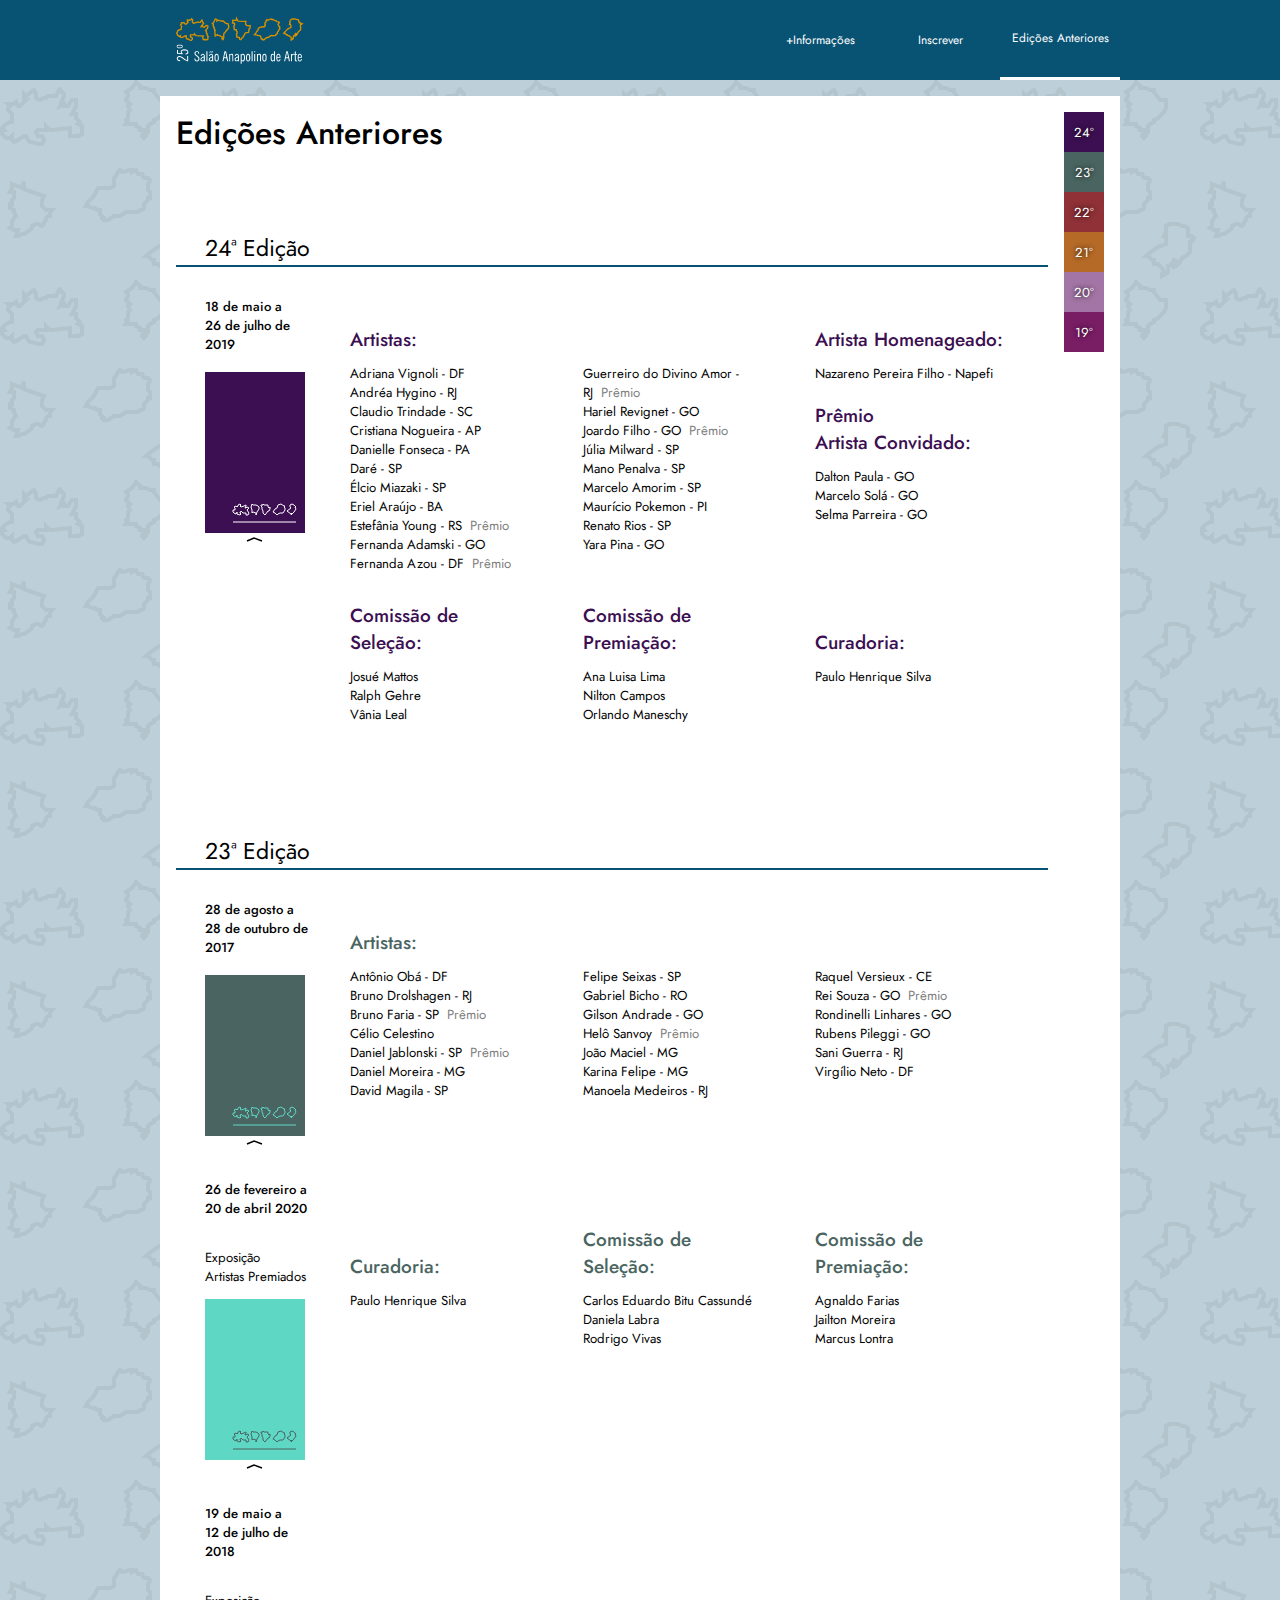
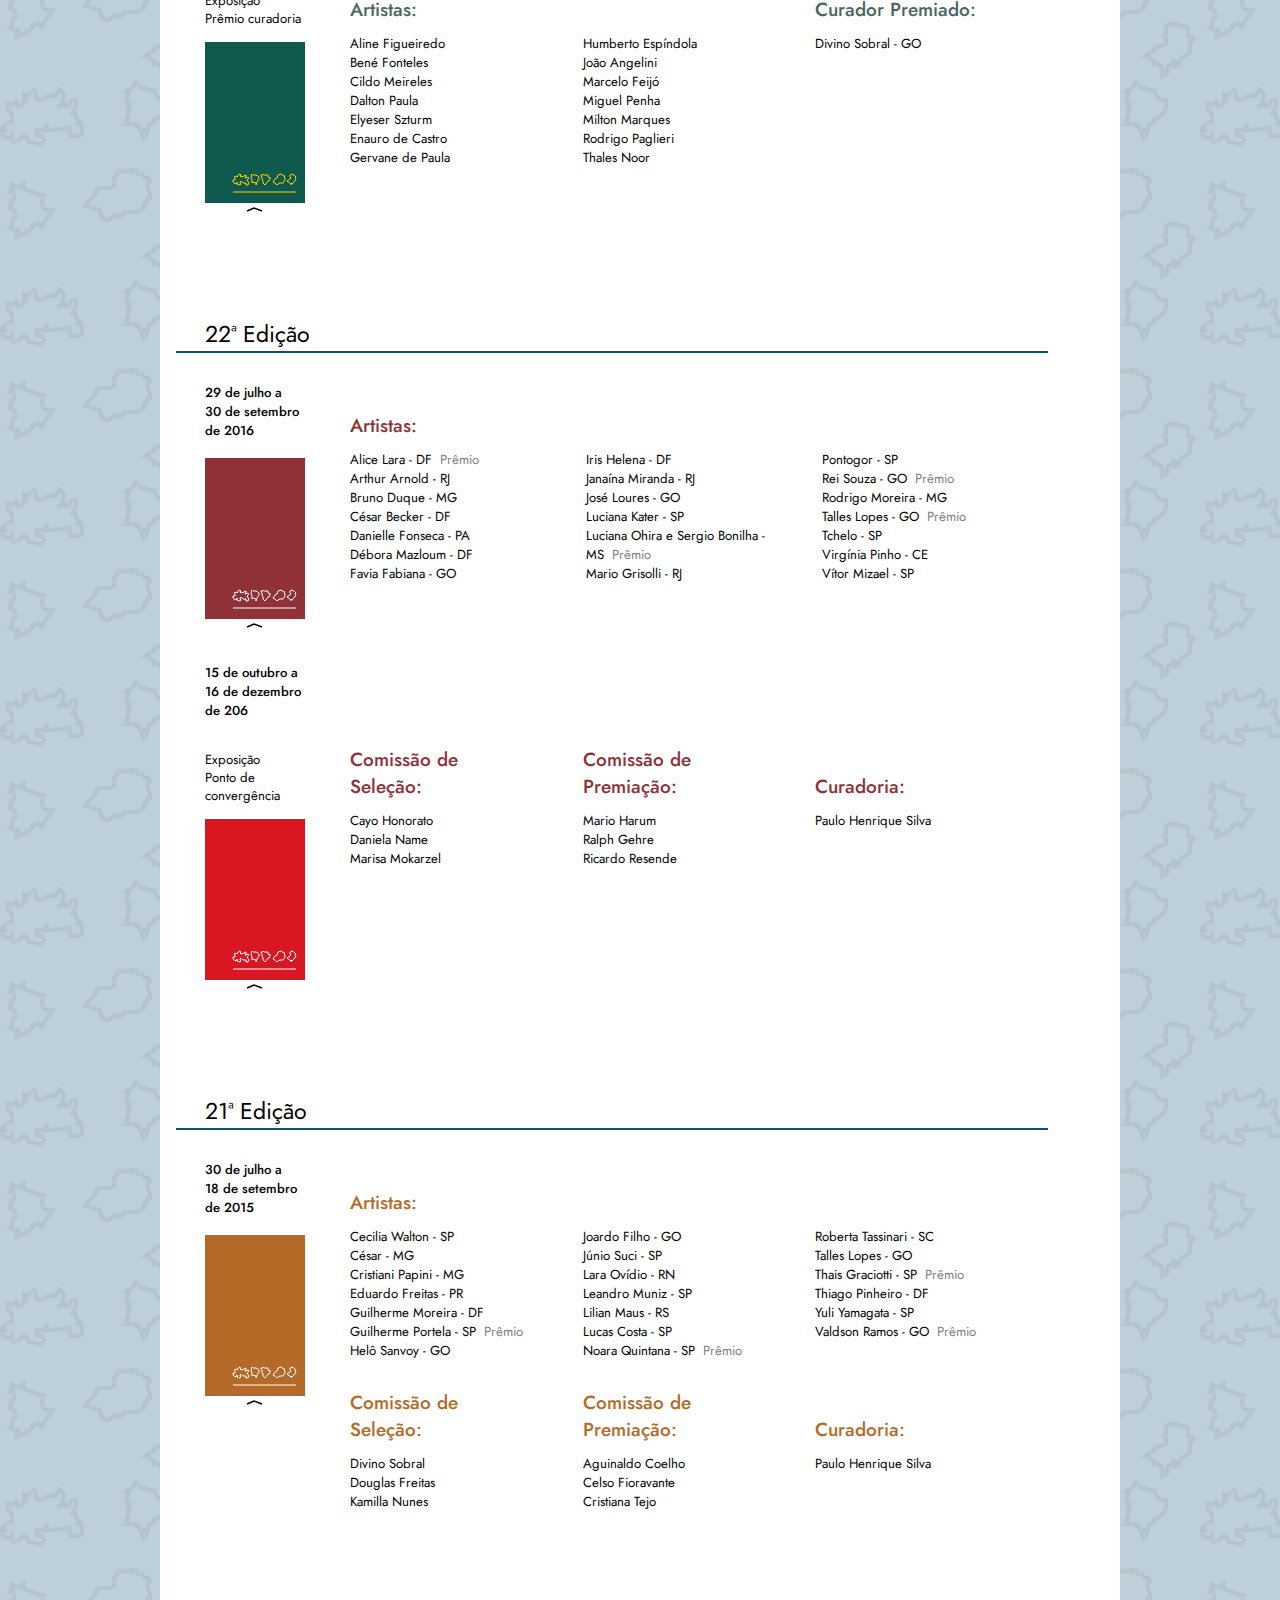
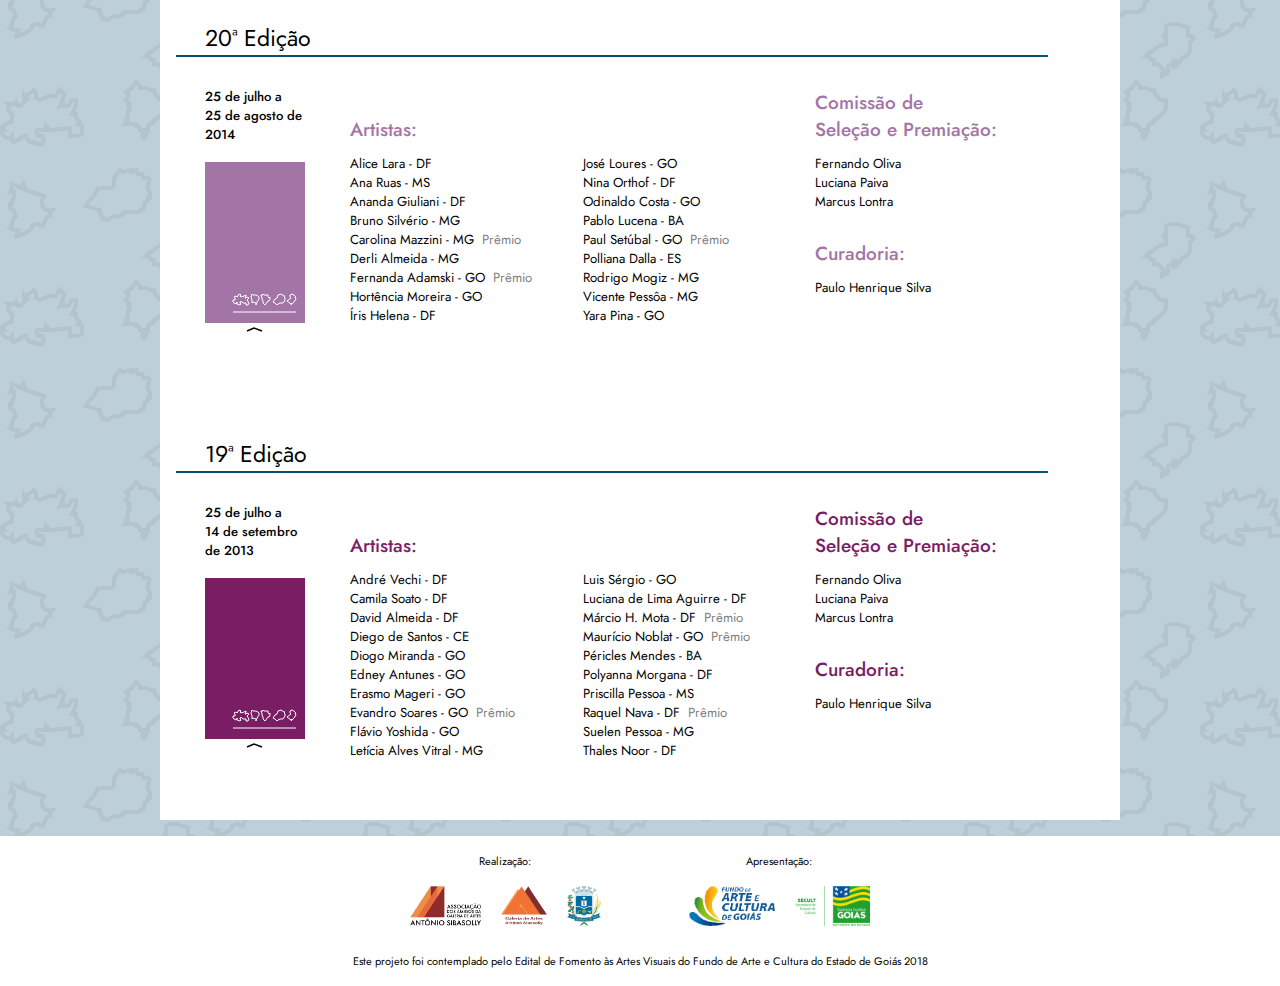
==== commit 3778177f: "Correções no header e organização de comentários" ====
--- a/edicoes-anteriores.html
+++ b/edicoes-anteriores.html
@@ -1,4 +1,5 @@
 <!DOCTYPE html>
+<!-- Salão Anapolino de Arte 2020 - Desenvolvimento: Secretaria Municipal de Cultura -->
 <html lang="pt-br">
     <head>
         <meta charset="UTF-8">
@@ -113,7 +114,7 @@
                     <h1>Edições Anteriores</h1>
                     <div id="ed-24"></div>
 
-<!-- ################### 24 Edição - 1 Catálogo -->
+                    <!-- 24a edição - 1 Catálogo -->
                     <section>
                         <div class="grid-ed-ant-section-24">
                             <h2 class="grid-ed-ant-titulo-edicao">24ª Edição</h2>
@@ -156,7 +157,7 @@
                                 <li class="premiado">Estefânia Young - RS</li>
                                 <li>Fernanda Adamski - GO</li>
                                 <li class="premiado">Fernanda Azou - DF</li>
-                                <li class="premiado">Guerreiro do Divino Amor - RJ</li>
+                                <li class="premiado nome-longo">Guerreiro do Divino Amor - RJ</li>
                                 <li>Hariel Revignet - GO</li>
                                 <li class="premiado">Joardo Filho - GO</li>
                                 <li>Júlia Milward - SP</li>
@@ -180,7 +181,6 @@
                                     <li>Selma Parreira - GO</li>
                                 </ol>
                             </div>
-                            <div class="linha-divisao"></div>
                             <div class="grid-ed-ant-subtitulo-3">
                                     <h3>Comissão de<br>Seleção:</h3>
                             </div>
@@ -207,7 +207,7 @@
                     </section>
                     <div id="ed-23"></div>
 
-<!-- ################### 23ª Edição - 3 Catálogos --->
+                    <!-- 23a edição - 3 Catálogos --->
                     <section>
                         <div class="grid-ed-ant-section-23">
                             <h2 class="grid-ed-ant-titulo-edicao">23ª Edição</h2>
@@ -217,8 +217,8 @@
                             </div>
                             <div class="grid-ed-ant-icon-catalogo-a">
                                 <div>
-                                    <a target="about:blank" href="http://cultura.anapolis.go.gov.br/static/media/Catalogo23SalaoSelecionados.eeb616cd.pdf"><!--LINK PARA O CATALOGO - 23º SALAO - ARTISTAS SELECIONADOS -->
-                                        <!-- CATÁLOGO 23a - ARTISTAS SELECIONADOS -->
+                                    <a target="about:blank" href="http://cultura.anapolis.go.gov.br/static/media/Catalogo23SalaoSelecionados.eeb616cd.pdf">
+                                        <!-- ARTISTAS SELECIONADOS -->
                                         <svg class="icon-catalogo ed23a" xmlns="http://www.w3.org/2000/svg" xml:space="preserve" version="1.1" viewBox="100 0 100 175" xmlns:xlink="http://www.w3.org/1999/xlink">
                                             <g class="hover"><!-- CAPA E LUPA -->
                                                 <rect class="capa" width="200" height="161"/>
@@ -291,8 +291,8 @@
                             <ol class="grid-ed-ant-lista-5">
                                 <li>Paulo Henrique Silva</li>
                             </ol>
-                            <!-- 23 EDICAO B - ARTISTAS PREMIADOS -->
-                            <div class="linha-divisao"></div>
+                            <!-- ARTISTAS PREMIADOS -->
+                            <div class="linha-divisao-subedicoes"></div>
                                 <div class="grid-ed-ant-titulo-principal-b">
                                     <p class="data">26 de fevereiro a <br>20 de abril 2020</p>
                                     <p>Exposição<br>Artistas Premiados</p>
@@ -318,13 +318,13 @@
                                     </svg>
                                 </a>
                             </div>
-                            <div class="linha-divisao"></div>
+                            <div class="linha-divisao-subedicoes"></div>
                             <div class="grid-ed-ant-titulo-principal-c">
                                 <p class="data">19 de maio a<br>12 de julho de 2018</p>
                                 <p>Exposição<br>Prêmio curadoria</p>
                             </div>
                             <div class="grid-ed-ant-icon-catalogo-c">
-                                <a target="about:blank" href="http://cultura.anapolis.go.gov.br/static/media/Catalogo23SalaoPremioCuradoria.826e9696.pdf"><!--Link para o PDF-->
+                                <a target="about:blank" href="http://cultura.anapolis.go.gov.br/static/media/Catalogo23SalaoPremioCuradoria.826e9696.pdf">
                                     <!-- CATÁLOGO 23a - ARTISTAS SELECIONADOS -->
                                     <svg class="icon-catalogo ed23c" xmlns="http://www.w3.org/2000/svg" xml:space="preserve" version="1.1" viewBox="100 0 100 175" xmlns:xlink="http://www.w3.org/1999/xlink">
                                         <g class="hover"><!--CAPA E LUPA-->
@@ -367,7 +367,7 @@
                     </section>
                     <div id="ed-22"></div>
 
-<!-- ################### 22a Edição - 2 Catálogos --->
+                    <!-- 22a edição - 2 Catálogos --->
                     <section>
                         <div class="grid-ed-ant-section-22">
                             <h2 class="grid-ed-ant-titulo-edicao">22ª Edição</h2>
@@ -428,6 +428,7 @@
                                 <li>Daniela Name</li>
                                 <li>Marisa Mokarzel</li>
                             </ol>
+                            <div class="linha-divisao-subedicoes"></div>
                             <div class="grid-ed-ant-titulo-principal-b">
                                 <p class="data">15 de outubro a<br>16 de dezembro de 206</p>
                                 <p>Exposição<br>Ponto de convergência</p>
@@ -470,7 +471,7 @@
                     </section>
                     <div id="ed-21"></div>
 
-<!-- ################## 21 Edição - 1 Catálogo --->
+                    <!-- 21a edição - 1 Catálogo --->
                     <section>
                         <div class="grid-ed-ant-section-21">
                             <h2 class="grid-ed-ant-titulo-edicao">21ª Edição</h2>
@@ -549,7 +550,7 @@
                     </section>
                     <div id="ed-20"></div>
 
-<!-- ################## 20 Edição - 1 Catalogo -->
+                    <!-- 20a edição - 1 Catálogo -->
                     <section>
                         <div class="grid-ed-ant-section-20">
                             <h2 class="grid-ed-ant-titulo-edicao">20ª Edição</h2>
@@ -617,7 +618,7 @@
                         </div>
                     </section>
                     <div id="ed-19"></div>
-                    <!-- 19 EDICAO --->
+                    <!-- 19a edicao - 1 catálogo --->
                     <section>
                         <div class="grid-ed-ant-section-19">
                             <h2 class="grid-ed-ant-titulo-edicao">19ª Edição</h2>
@@ -687,10 +688,10 @@
                         </div>
                     </section>
                     <div id="ed-18"></div>
-                    <!-- 18 EDICAO E CATALOGOS ANTIGOS ===================================================== -->
+                    <!-- 18 edicoes e anteriores - EM DESENVOLVIMENTO -->
                     <section style="display:none">
                         <h3>Catálogos da 18ª Edição e anteriores:</h3>
-                        <div class="linha-divisao"></div>
+                        <div class="linha-divisao-subedicoes"></div>
                         <div class="sessao-ed-anteriores-catalogos-antigos">
                             <div class="catalogo-18">
                                 <a target="about:blank" href="#"><!--LINK PARA O CATALOGO-->
@@ -763,7 +764,7 @@
                             </div>
                         </div>
                     </section>
-                </div><!--.MAIN-ED-ANTERIORES-->
+                </div>
             </div>
         </main>
         <footer>
--- a/css/tipografia.css
+++ b/css/tipografia.css
@@ -16,13 +16,13 @@
 :root {
     --font-family-standard: 'Jost';
     --font-size-menu: 1.20rem; /* Menu */
-    --font-size-h1:   4.00rem; /* Titulo do bloco em cada página */
-    --font-size-h2:   2.50rem; /* Usando apenas na página ed-anteriores - Número da edição*/
-    --font-size-h3:   2.00rem; /* Títulos das datas do calendario - Subtitulo ed-anteriores */
-    --font-size-h4:   1.80rem; /* Datas no calendário */
-    --font-size-h5:   1.60rem;
+    --font-size-h1:   3.20rem; /* Titulo do bloco em cada página */
+    --font-size-h2:   2.30rem; /* Subtítulo em cada bloco */
+    --font-size-h3:   1.90rem; /* Títulos menores */
+    --font-size-h4:   1.60rem; /* Datas no calendário */
+    --font-size-h5:   unset;   /* Reservado - sem uso */
 
-    --font-size-p:    1.30rem;
+    --font-size-p:    1.32rem;
 
     --font-size-h6:   1.10rem; /* Rodapé */
     /* OUTRAS CORES */
@@ -56,20 +56,20 @@
     text-decoration: none;
 }
 
-/* <h1 a h6> */
+/* === <h1 a h6> === */
 h1 {
     font-size: var(--font-size-h1);
     font-weight: 500;
-    margin-bottom: -16px;
+    margin-bottom: -11px; /* Alinhar Baseline com margem de outros elementos */
     margin-right: calc(var(--margem) * 2);
 }
 h2 {
     font-size: var(--font-size-h2);
-    font-weight: 500;
+    font-weight: 400;
 }
 h3 {
     font-size: var(--font-size-h3);
-    font-weight: 300;
+    font-weight: 400;
 }
 h4 {
     font-size: var(--font-size-h4);
@@ -79,8 +79,8 @@
     font-weight: 300;
 }
 
-/* <p> e tipografia semelhante (links e outros) */
-.menu-right p               { font-size: var(--font-size-menu); } /* Menu */
+/* === <p> e tipografia semelhante (links e outros) === */
+.menu-right p { font-size: var(--font-size-menu); } /* Menu */
 p, li { font-weight: 400; }
 
 p {
@@ -92,8 +92,6 @@
 .link-arquivo {
     text-decoration: underline var(--color-main-primary);
 }
-
-/* Listas */
 ol { list-style: none; /* (Usando: .main-ed-anteriores) */
    padding: unset; /* Tirar espaco da esquerda na lista */
 }
@@ -101,7 +99,7 @@
     font-size: var(--font-size-p);
 }
 
-/* textos no footer */
+/* === textos no footer === */
 p.logomarcas,
 p.rodape-desktop,
 p.rodape-mobile {
--- a/css/main.css
+++ b/css/main.css
@@ -110,11 +110,12 @@
     /* Margens em cima e baixo - h1 e imagem de cada bloco */
     h1 {
         /* Revisar margin-top */
-        margin-top: calc((var(--margem) * 1.6) - 12px); /* ajuste de baseline*/
+        margin-top: calc((var(--margem) * 1.6) - 12px); /* ajuste de baseline */
         margin-bottom: calc(var(--margem) * 1.6);
     }
 
             .main-ed-anteriores {
+                margin: 0 auto;
                 width: 100%;
             } 
 
@@ -139,20 +140,12 @@
     .main-grid {
         width: calc(100% - 18 * var(--margem));
     }
-    .main-ed-anteriores {
-    }
 }
 
 /* Telas largas */
 @media screen and (min-width:960px) {
 
-    /* MAIN */
-    main {
-    }
         .main-grid {
             max-width: var(--width-desktop);
         }
-}
-            .main-ed-anteriores {
-                margin: 0 auto;
-            }
+}--- a/css/header.css
+++ b/css/header.css
@@ -1,8 +1,3 @@
-/* <header>
-     < .menu-bar>
-       <nav.menu-left>
-       <nav.menu-right> */
-
 header {
     width: 100%;
     height: var(--height-header-expanded);
@@ -180,7 +175,13 @@
                 .menu-right p { /* options no menu */
                     margin: auto;
                     padding: unset;
-                }    
+                } 
+
+    .menu-option p { font-size: calc(var(--font-size-menu) * 0.8 ); }   
+}
+
+@media screen and (min-width: 720px) {
+    .menu-option p { font-size: var(--font-size-menu); }
 }
 
 @media screen and (min-width: 960px) {
--- a/css/grid-areas-ed-anteriores.css
+++ b/css/grid-areas-ed-anteriores.css
@@ -1,4 +1,4 @@
-/* Divisoes das 3 colunas da grid */
+/* Dividir todas as seções em 3 colunas (Qtde mínima) */
 .grid-ed-ant-section-24,
 .grid-ed-ant-section-23,
 .grid-ed-ant-section-22,
@@ -8,7 +8,9 @@
     grid-template-columns: 0.75fr 1fr 1fr;
 }
 
-/* Lista de artistas - tirar gap entre colunas */
+/* Lista de artistas
+<ol> com column count >= 2
+Tirar gap entre colunas */
 .grid-ed-ant-section-24 .grid-ed-ant-lista-1,
 .grid-ed-ant-section-23 .grid-ed-ant-lista-6, /* 2ª lista de artistas */
 .grid-ed-ant-section-23 .grid-ed-ant-lista-1,
@@ -18,9 +20,9 @@
     column-gap: 0;
 }
 
-/* Grid de 3 colunas (Ref Tablet: <--- 640px ---->  */
-@media screen and (min-width: 720px) {
-
+@media screen and (min-width: 1024px) {
+    
+    /* display: grid em todo mundo */
     .grid-ed-ant-section-19,
     .grid-ed-ant-section-20,
     .grid-ed-ant-section-21,
@@ -249,7 +251,7 @@
 
 }
 
-@media screen and (min-width:1024px) {
+@media screen and (min-width:1200px) {
     /* Divisoes das 3 colunas da grid */
     .grid-ed-ant-section-24,
     .grid-ed-ant-section-23,
@@ -259,7 +261,8 @@
     .grid-ed-ant-section-19 {
     grid-template-columns: calc(var(--width-catalogo) + calc(4 * var(--unit-1))) 1fr 1fr 1fr;
     grid-template-columns: 0.75fr 1fr 1fr 1fr;
-}
+    }
+    /* ==== Grid-area - 24a Edição ==== */
     .grid-ed-ant-section-24 {
         grid-template-areas:
         "titulo-edicao                 .             .             ."
--- a/css/edicoes-anteriores.css
+++ b/css/edicoes-anteriores.css
@@ -1,3 +1,8 @@
+/* === Barra do menu === */
+/* Option1 - mais-informacoes
+/* Option2 - inscrever
+/* Option3 - ed-anteriores */
+
 .option3 { 
     border-top: var(--border-indicador) solid var(--color-azul-principal);
     border-bottom: var(--border-indicador) solid var(--color-bright);
@@ -68,7 +73,7 @@
     margin-left: 0;
     margin-top: 30px;
     margin-bottom: 18px;
-    font-size: var(--unit-05);
+    font-size: var(--font-size-p);
     line-height: initial;
     font-weight: 500;
 }
@@ -119,7 +124,11 @@
         font-size: 22px;
     }
 
-/* h3 */
+/* h1 - h6 */
+.main-ed-anteriores > h1,
+.main-ed-anteriores .section > h2 {
+    margin-left: var(--margem);
+}
 .grid-ed-ant-subtitulo-1 h3,
 .grid-ed-ant-lista-1 h3,
 
@@ -140,7 +149,7 @@
 
 h3 {
 font-family: var(--font-family-standard);
-font-size: var(--font-size-3);
+font-size: var(--font-size-h3);
 font-weight: 500;
 text-decoration: none;
 }
@@ -162,39 +171,20 @@
 }
 
 
-.grid-ed-ant-section-22 .linha-divisao,
-.grid-ed-ant-section-23 .linha-divisao,
-.grid-ed-ant-section-24 .linha-divisao {
+.linha-divisao-subedicoes {
     height: 1px;
     opacity: 0.5;
     margin-top: var(--margem);
-}
-
+    background-color: var(--color-main-primary);
+}
 
 /* Espaco antes de cada edição */
 #ed-24, #ed-23, #ed-22, #ed-21, #ed-20, #ed-19 {
     height: 50px;
 }
-
 section {
     margin-bottom: 50px;
 }
-
-.main-ed-anteriores > h1,
-.main-ed-anteriores .section > h2,
-div ~ section > .linha-divisao,
-.grid-ed-ant-section-24,
-.grid-ed-ant-section-23,
-.grid-ed-ant-section-22,
-.grid-ed-ant-section-21,
-.grid-ed-ant-section-20,
-.grid-ed-ant-section-19 {
-    margin-left: var(--margem);
-}
-div ~ section > .linha-divisao {
-    width: calc(100% - (1 * var(--margem)));
-}
-
 
 /* ............................................ */
 /* Estrutura */
@@ -214,7 +204,7 @@
             float: right;
             position: sticky;
             top: var(--margem);
-            margin: var(--margem);
+            margin: var(--margem) var(--margem) 0 0;
             display: flex;
             flex-direction: column;
             align-items: flex-end; 
@@ -274,8 +264,10 @@
 
         /* SESSOES EDICOES ANTERIORES */
         .main-ed-anteriores section {
-            /* Margem submenu*/
+            
+            margin-left: var(--margem);
             margin-right: calc(var(--size-submenu-ed-ant) + 2 * var(--margem));
+
         }
             .sessao-ed-anteriores-grid-a h3,
             .sessao-ed-anteriores-grid-b h3 {
@@ -285,7 +277,7 @@
             .main-ed-anteriores ~ section > h3 {
                 margin-top: 0;
                 padding-top: calc(var(--margem) * 3);
-                margin-bottom: var(--unit-05);
+                margin-bottom: var(--margem);
             }
             /* .catalogo-icon div:nth-child(2) {
                 margin-bottom: -300px;
@@ -325,57 +317,25 @@
         }
 
 /* Dividir em 3 colunas */
-@media screen and (min-width: 720px) {
+@media screen and (min-width: 1024px) {
 
     .grid-ed-ant-titulo-edicao,
     .grid-ed-ant-titulo-principal-a,
     .grid-ed-ant-titulo-principal-b,
     .grid-ed-ant-titulo-principal-c,
-
-    .grid-ed-ant-catalogo-icon-a svg,
-    .grid-ed-ant-catalogo-icon-b svg,
-    .grid-ed-ant-catalogo-icon-c svg {
+    .icon-catalogo {
         margin-left:
         calc(50% - ((var(--width-catalogo) + var(--margem))/ 2));
         margin-right: 20px;
     }
 
-
-    .grid-ed-ant-section-24 .linha-divisao,
-    .grid-ed-ant-section-23 .linha-divisao {
+    .linha-divisao-subedicoes {
         display: none;
     }
 }
 
-
-
-
-
-
-
-
-
-
-
-
-
-
-
-
-
-
-
-
-
-
-
-
 /* TELAS LARGAS */
-@media screen and (min-width:960px) {
-    .main-grid {
-        /*grid-template-areas:*/
-        /*"main-ed-anteriores"*/
-    }
+@media screen and (min-width:1024px) {
 
     .titulo-artistas-a h3,
     .titulo-artistas-b h3,
@@ -385,15 +345,5 @@
         margin-bottom: 0px;
     }
 
-
-
-
-
-    /* .sessao-ed-anteriores-grid-a,
-    .sessao-ed-anteriores-grid-b {
-        grid-template-columns: calc(var(--width-catalogo) + (2 * var(--margem))) 1fr 1fr 1fr;
-    } */
-
-
-    li.letter-spacing { letter-spacing: -1px; }
+    /*li.letter-spacing { letter-spacing: -1px; }*/
 }--- a/css/footer.css
+++ b/css/footer.css
@@ -45,9 +45,6 @@
     height: 40px;
 }
 
-
-
-
 @media screen and (min-width: 640px) {
 
     /* Tipografia - Exibir "Este projeto foi..." para pc */
@@ -60,19 +57,18 @@
 
         padding-left: calc(9 * var(--margem));
         padding-right: calc(9 * var(--margem));
-        
-        height: var(--height-footer-desktop);
 
         flex-direction: column;
     }
     .logomarcas {
         display: flex;
         justify-content: center;
-        max-width: unset;
+        max-width: 480px;
         }
         div.realizacao {
             max-width: 250px;
-            margin: 0 auto;
+            margin-left: 0;
+            margin-right: auto;
             }
             div.footer-logos { /*DIV DAS LOGOS*/
                     display: flex;
@@ -86,7 +82,8 @@
                 }
         div.apresentacao {
             max-width: 250px;
-            margin: 0 auto;
+            margin-left: auto;
+            margin-right: 0;
         }
     .rodape-desktop,
     .rodape-mobile {
--- a/css/icones.css
+++ b/css/icones.css
@@ -1,8 +1,7 @@
 /* Folha de estilos específica para:
-   Ícones e suas animações */
+   Ícones e suas animações
 
-/* Ícones de arquivos */
-/* classes (tipos):
+== classes (tipos):
 - .arquivo-pdf-icon
 - .arquivo-word-icon (para os templates baixáveis - em construção)
 - .icon-catalogo
@@ -73,7 +72,7 @@
 /* Ícones dos catalogos */
 .icon-catalogo {
     width: var(--width-catalogo);
-    margin-top: var(--margem);
+    /*margin-top: var(--margem);*/
 
     display: flex; /* Indicador ficar em baixo */
 }
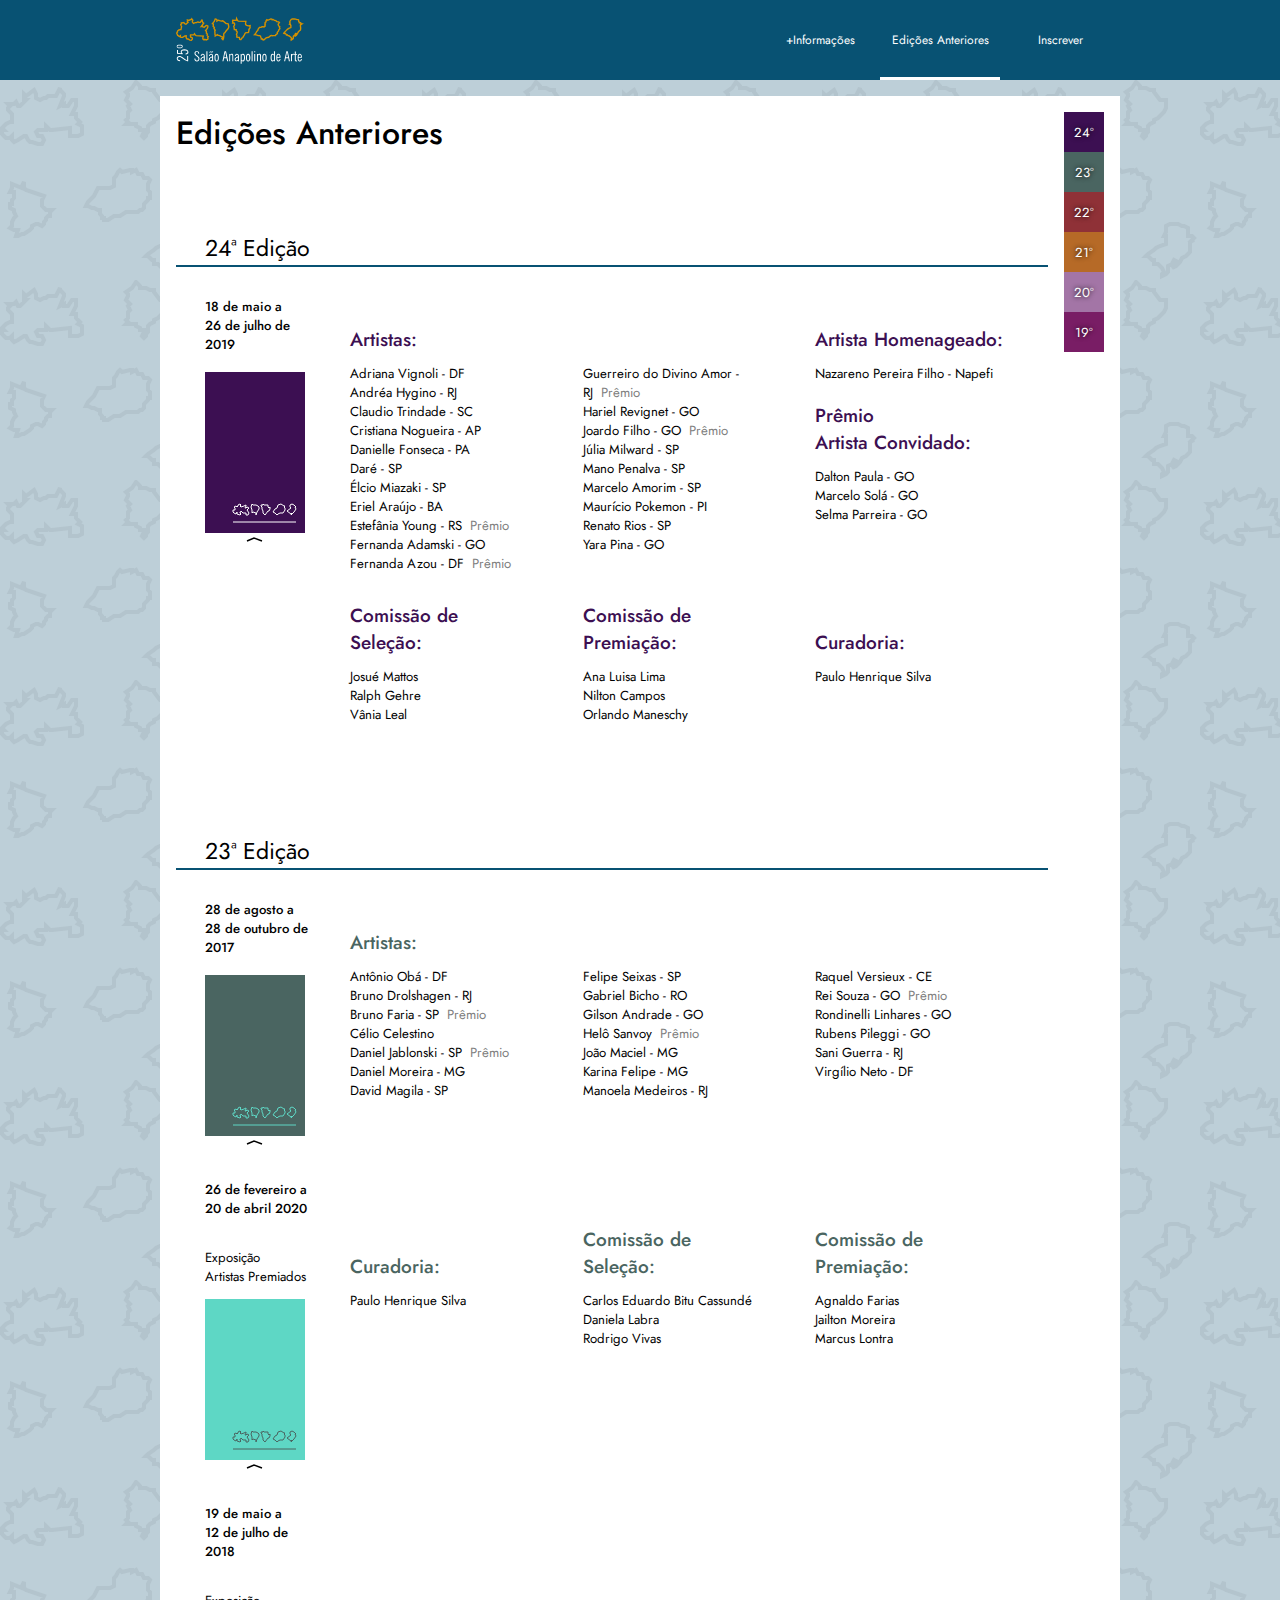
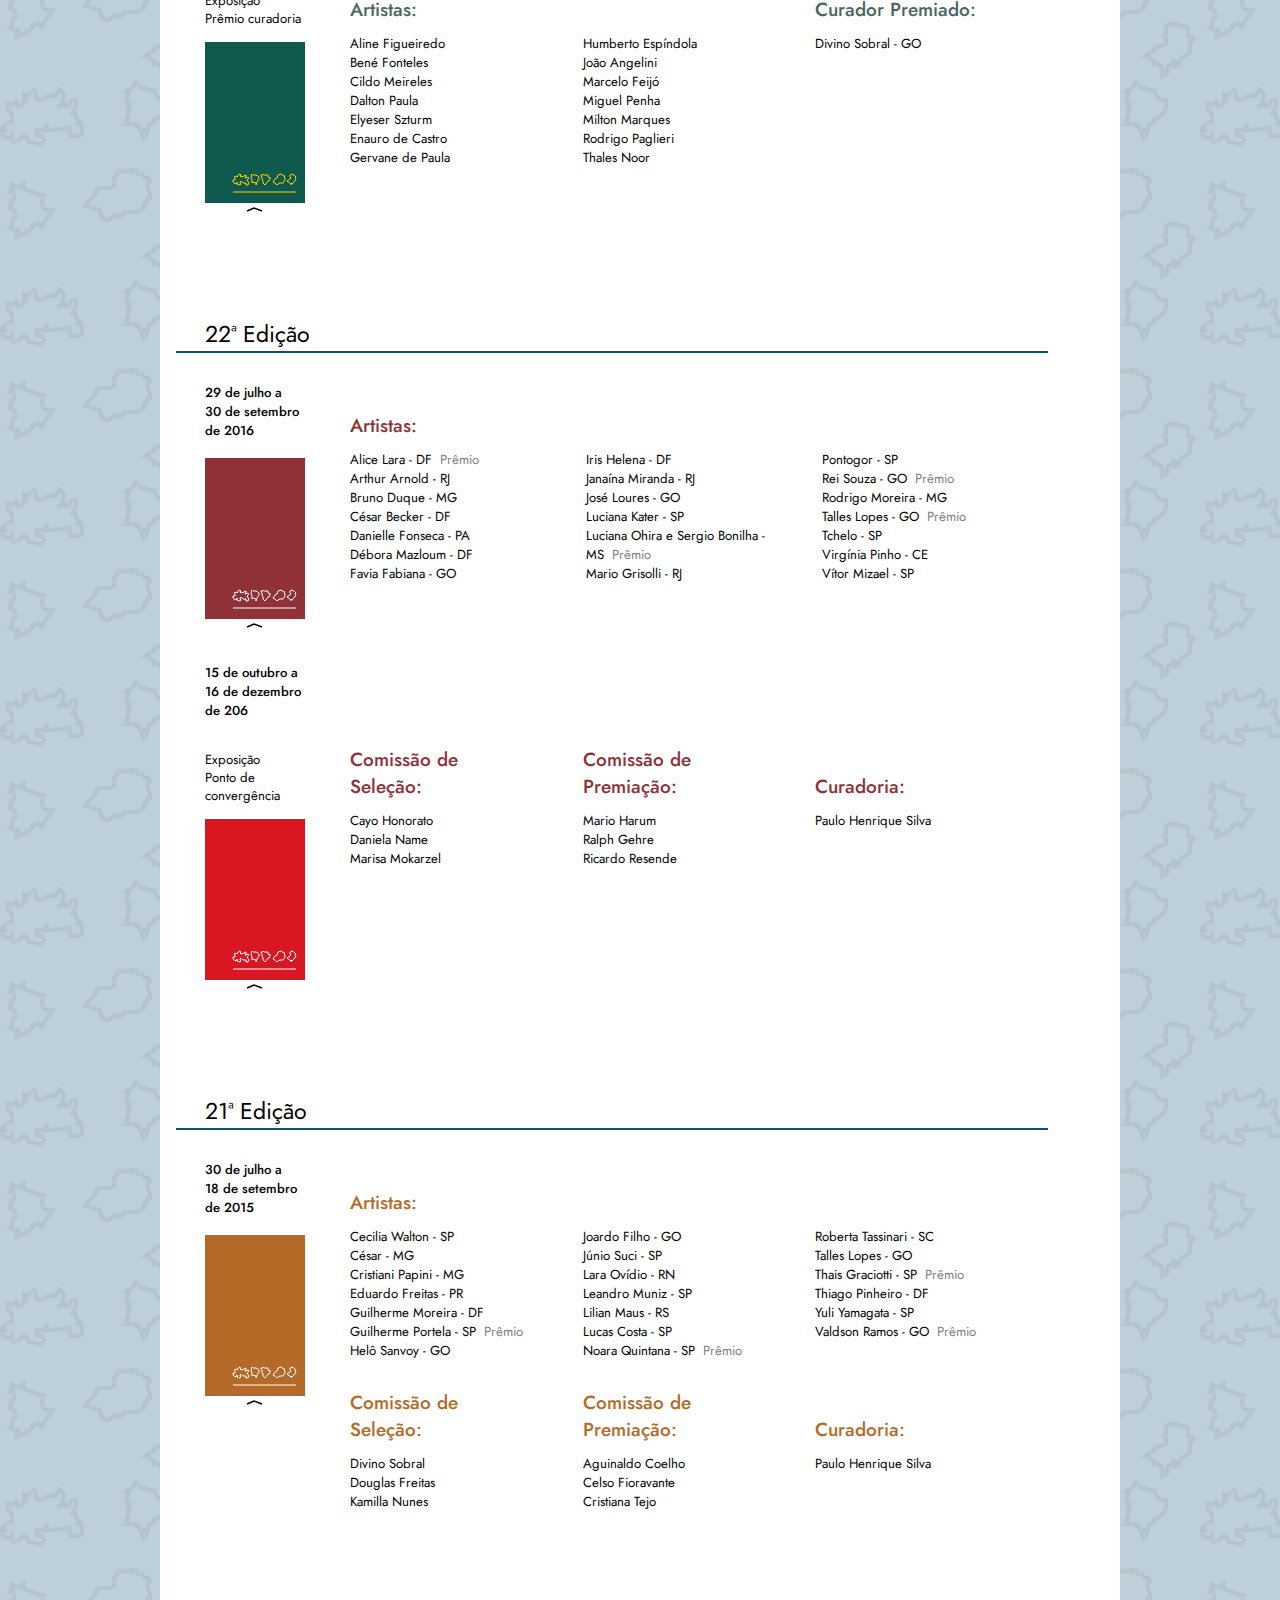
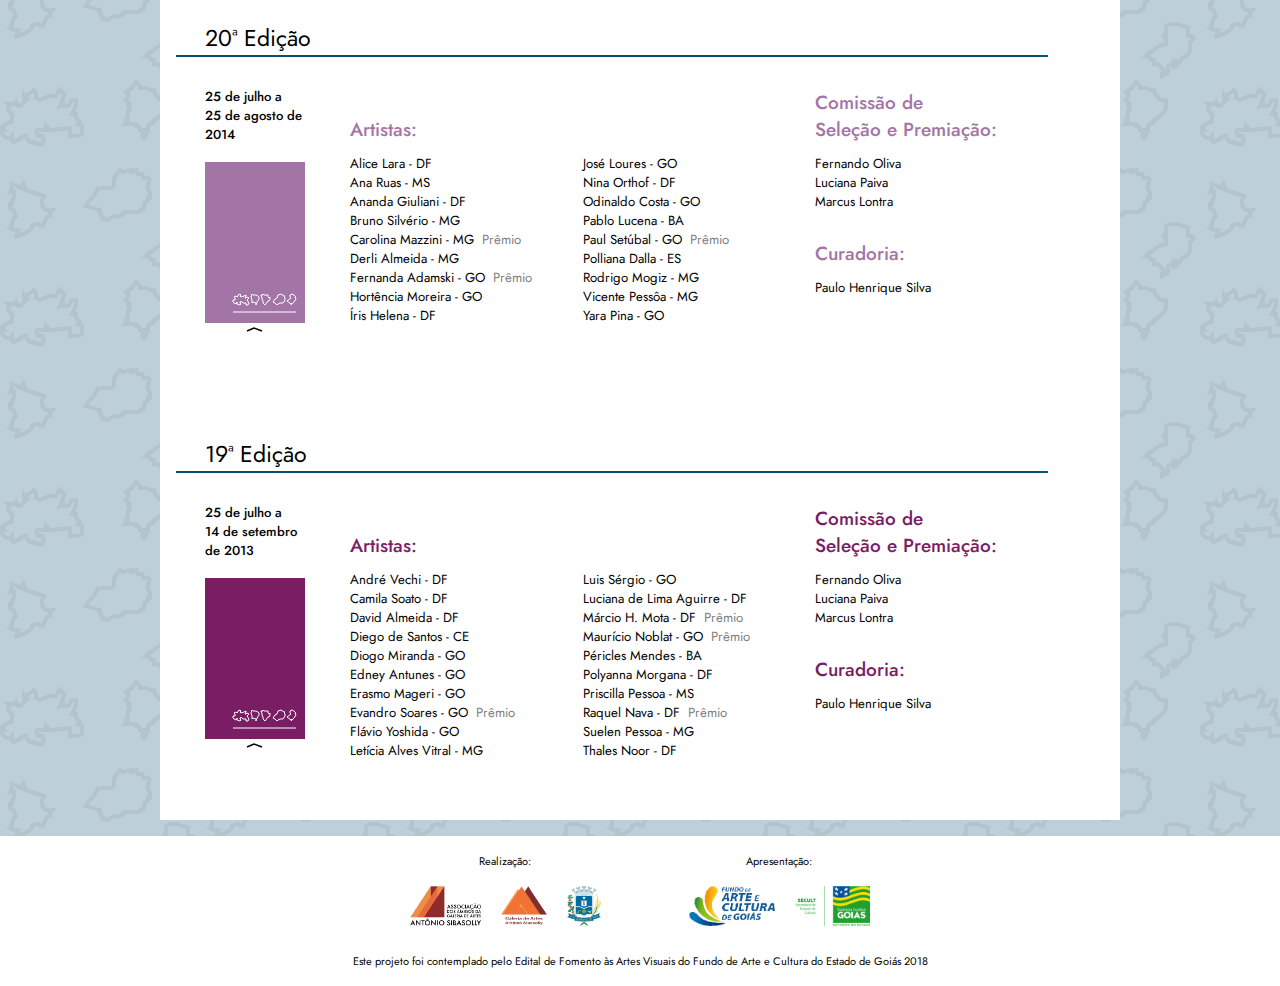
==== commit fcc089b7: "Divisão salao e galeria, ajuste calendário" ====
--- a/edicoes-anteriores.html
+++ b/edicoes-anteriores.html
@@ -84,14 +84,14 @@
                             <p class="menu-tipografia">+Informações</p>
                         </div>
                     </a>
-                    <a id="option2" class="menu-option" href="inscricao.html" >
+                    <a id="option2" class="menu-option" href="edicoes-anteriores.html" >
                         <div class="hover-menu option2">
+                            <p class="menu-tipografia">Edições Anteriores</p>
+                        </div>
+                    </a>
+                    <a id="option3" class="menu-option" href="inscricao.html" >
+                        <div class="hover-menu option3">
                             <p class="menu-tipografia">Inscrever</p>
-                        </div>
-                    </a>
-                    <a id="option3" class="menu-option" href="edicoes-anteriores.html" >
-                        <div class="hover-menu option3">
-                            <p class="menu-tipografia">Edições Anteriores</p>
                         </div>
                     </a>
                 </nav>
--- a/css/edicoes-anteriores.css
+++ b/css/edicoes-anteriores.css
@@ -3,18 +3,18 @@
 /* Option2 - inscrever
 /* Option3 - ed-anteriores */
 
-.option3 { 
-    border-top: var(--border-indicador) solid var(--color-azul-principal);
+.option2 { 
+    border-top: var(--border-indicador) solid var(--color-main-primary);
     border-bottom: var(--border-indicador) solid var(--color-bright);
 }
 
 @media screen and (max-width:640px) {
 
-    .option3 {
+    .option2 {
         border-top: none;
         border-bottom: none;
     }
-    #option3 {
+    #option2 {
         background-color: var(--color-main-primary-hover);
     }
     
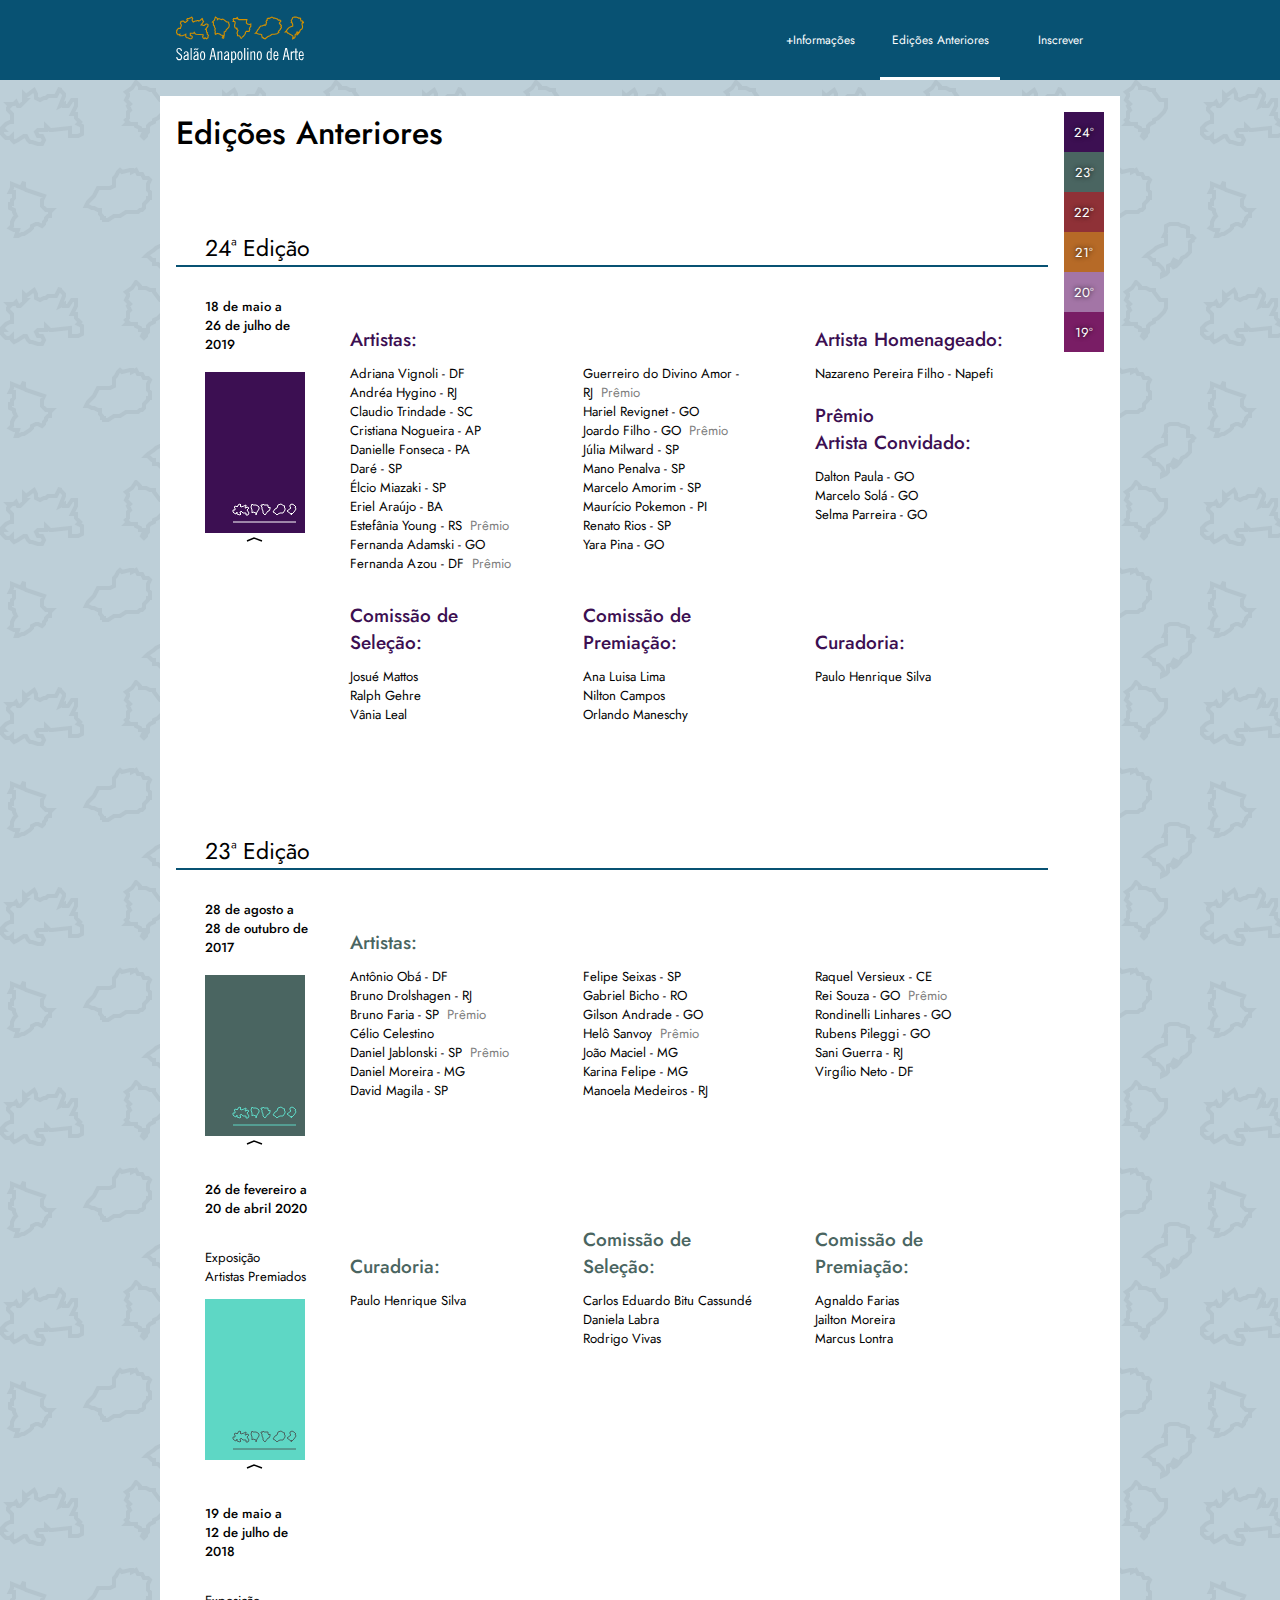
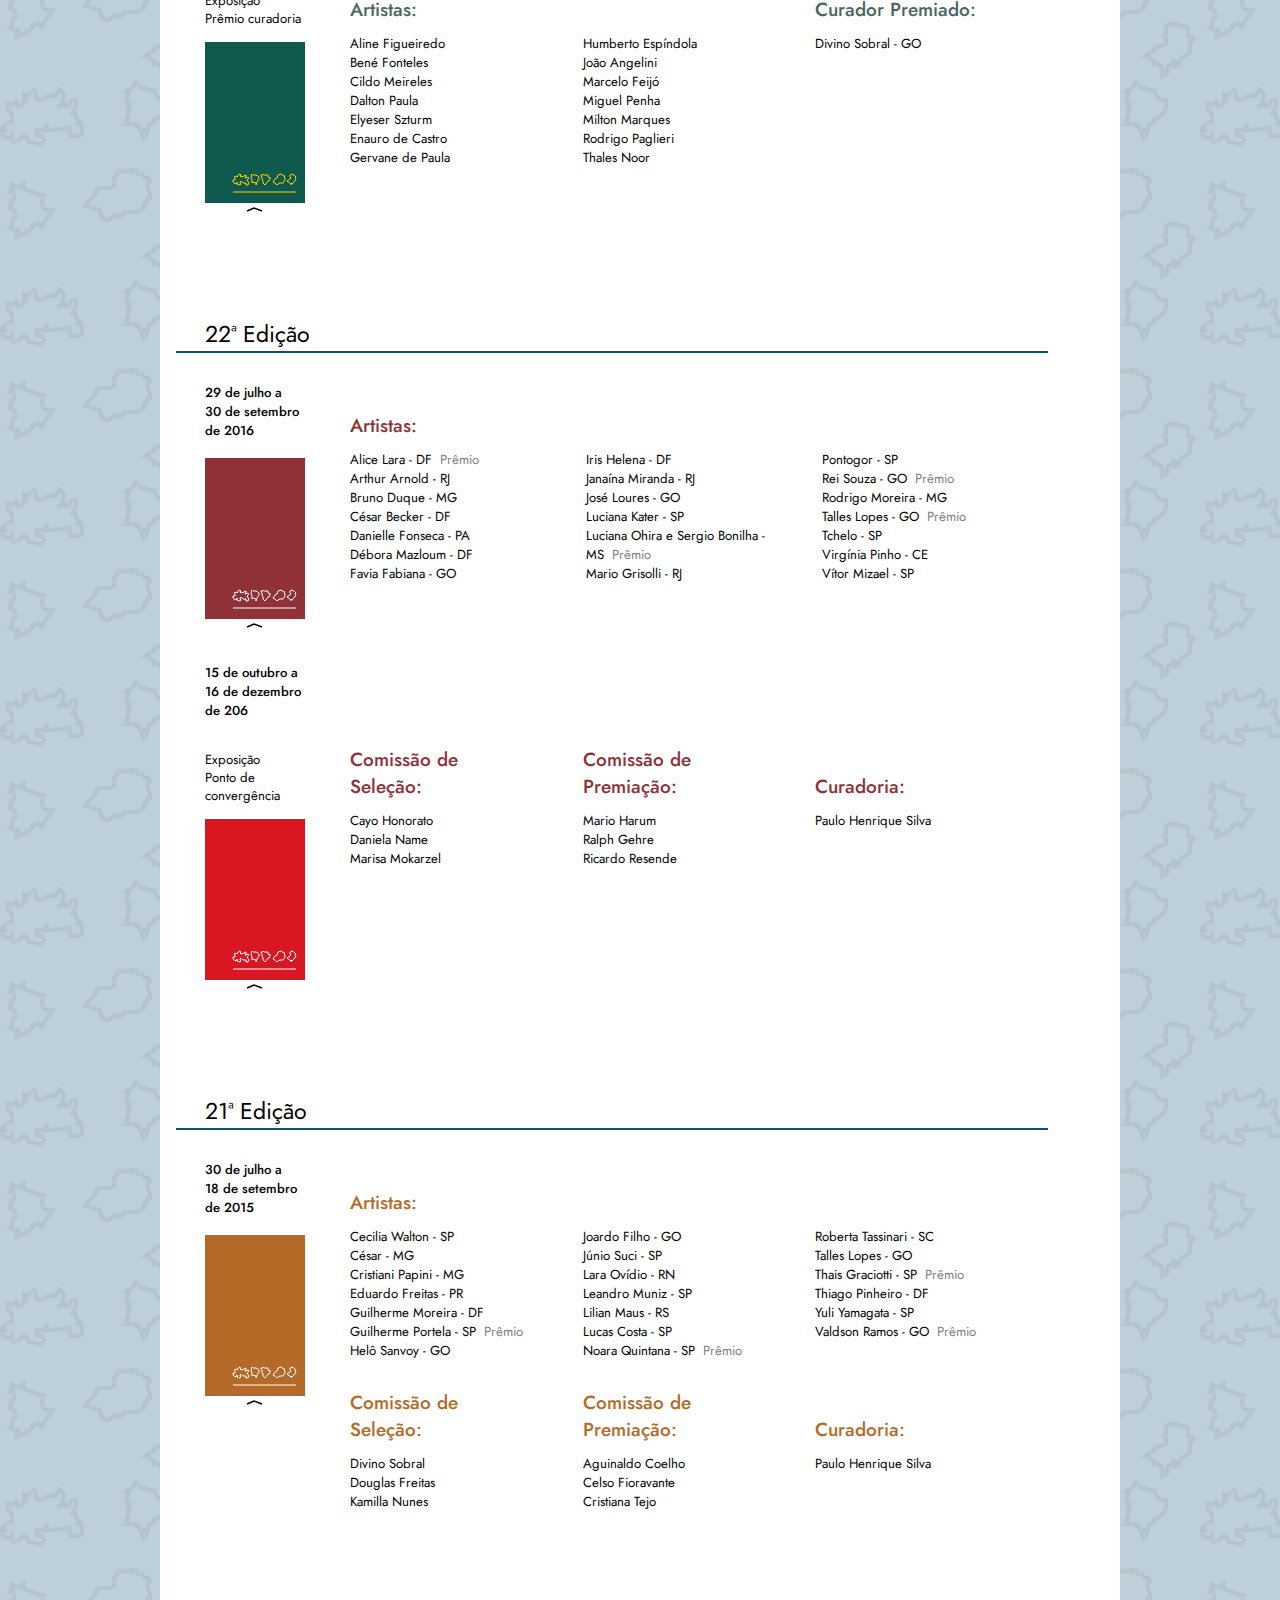
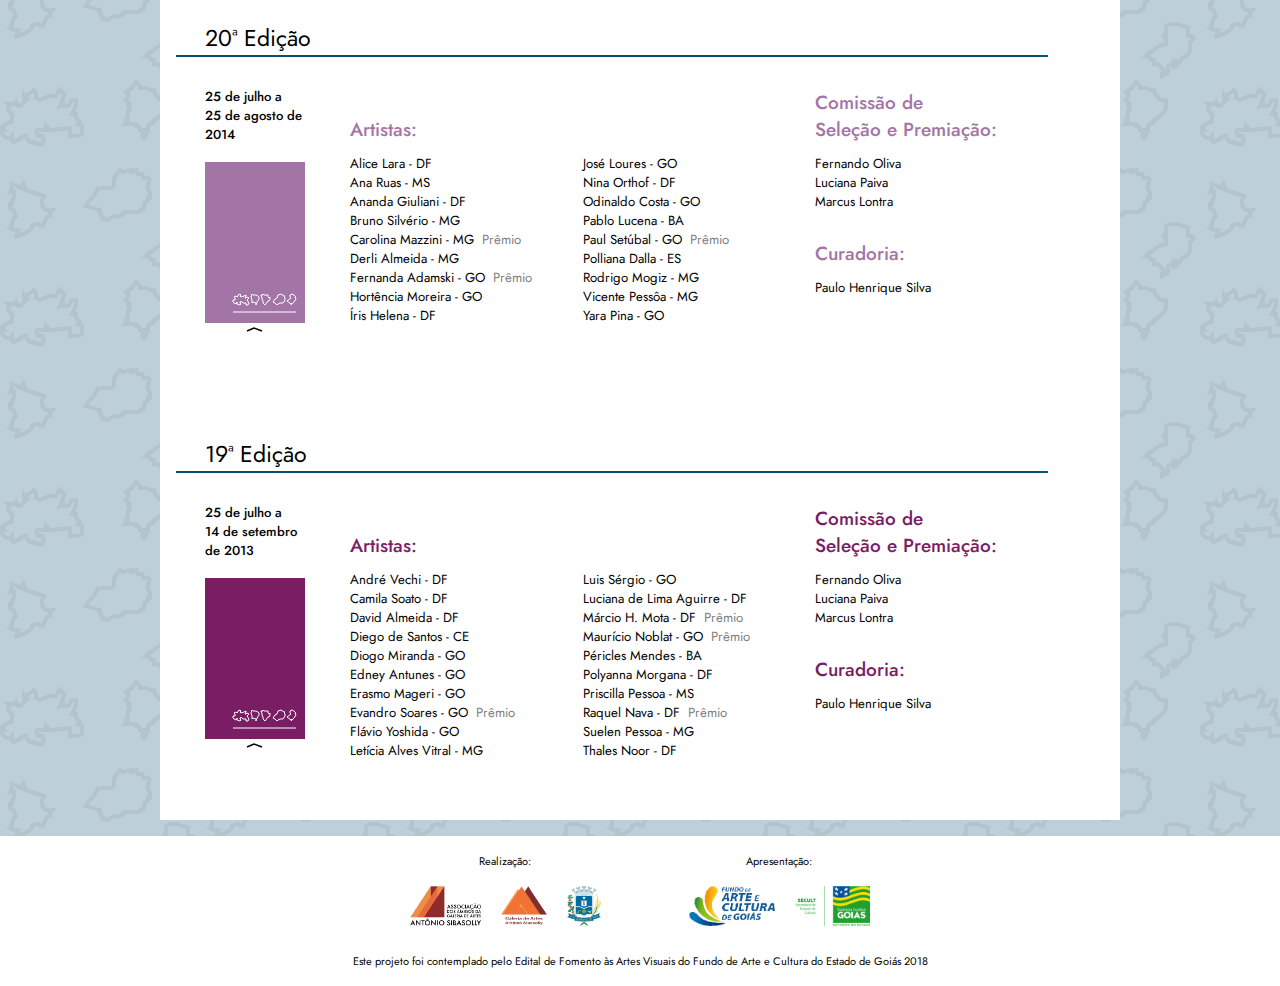
==== commit c0dd7d73: "Correcao logo-header" ====
--- a/edicoes-anteriores.html
+++ b/edicoes-anteriores.html
@@ -42,37 +42,33 @@
                 <nav class="menu-left">
                     <!-- LOGO DO SALAO -->
                     <a href="Index.html">
-                        <svg class="logo-salao" xmlns="http://www.w3.org/2000/svg" xml:space="preserve" version="1.1" viewBox="0 0 1031 381" xmlns:xlink="http://www.w3.org/1999/xlink">
-                            <g id="logo-25">
-                                <metadata id=""/>
-                                <polygon class="logo-norte" points="35,156 28,161 21,160 18,155 13,154 12,148 7,140 6,136 8,130 12,127 12,120 15,115 23,110 34,107 40,107 45,82 40,71 38,65 44,61 43,53 58,52 63,50 73,61 80,63 97,48 92,44 91,39 93,35 92,29 103,33 126,23 127,20 136,32 132,37 132,46 141,57 155,51 166,51 171,46 177,45 184,49 195,49 209,30 212,35 213,42 217,51 223,55 203,82 214,80 217,85 227,87 241,75 248,74 257,79 256,88 252,97 238,115 244,120 246,127 244,135 253,143 250,151 256,161 260,163 255,170 258,176 256,185 243,190 232,185 226,189 218,184 216,177 217,167 220,159 162,155 156,151 149,140 144,149 117,149 116,155 118,168 126,169 131,173 132,182 124,193 112,191 97,182 89,182 82,173 82,157 72,158 53,169 42,169 34,166 "/>
-                                <polygon class="logo-nordeste" points="378,188 372,183 369,179 376,168 370,163 362,163 356,157 350,156 346,153 338,153 333,148 316,158 316,150 313,144 314,137 313,123 312,117 316,112 306,98 309,90 299,80 301,71 301,63 293,59 308,41 316,21 323,22 331,29 330,38 342,31 352,35 365,38 374,36 381,39 404,58 418,59 422,64 422,71 425,79 424,91 419,100 408,112 400,122 395,131 386,138 384,146 385,156 385,164 383,173 382,181 "/>
-                                <polygon class="logo-centro-oeste" points="488,18 487,26 485,32 457,31 456,40 458,46 456,54 467,54 471,57 471,63 473,68 465,81 468,88 468,95 470,107 485,107 484,114 493,126 492,132 487,146 491,157 489,167 499,169 504,169 510,170 513,185 517,187 523,187 529,177 538,170 547,155 552,148 554,140 560,133 569,131 581,131 585,127 585,121 588,115 586,109 590,104 591,97 597,93 596,83 597,74 583,77 569,72 561,67 560,57 563,40 502,38 496,34 "/>
-                                <polygon class="logo-sudeste" points="632,148 643,136 650,122 659,114 661,104 672,89 686,88 692,84 704,84 709,86 718,79 718,73 715,69 720,63 716,54 720,47 725,45 726,34 732,27 739,32 764,21 772,22 775,28 782,25 793,33 804,34 812,43 826,44 833,49 823,64 823,69 830,80 836,84 833,92 837,98 835,103 828,108 827,116 815,131 817,138 811,143 804,147 802,154 782,155 777,157 771,154 762,156 746,169 736,170 726,174 707,191 698,188 697,182 687,182 686,174 683,169 681,159 674,155 662,155 652,151 644,149 "/>
-                                <polygon class="logo-sul" points="868,136 875,127 889,113 897,105 908,97 925,90 925,83 926,77 922,66 914,63 920,55 916,45 921,34 928,25 936,21 953,20 964,22 973,26 984,26 988,30 988,41 993,46 993,52 1003,52 1007,56 1005,62 1014,62 1002,71 1002,77 1004,90 1004,102 1002,111 992,118 985,126 979,138 970,152 956,163 971,139 963,138 958,147 945,161 945,175 943,182 928,192 927,184 932,178 925,169 909,156 902,155 896,148 889,150 885,142 878,136 871,138 "/>
-                                <path class="logo-tipografia" d="M148 340l8 0c0,6 2,9 4,12 2,3 5,4 9,4 3,0 6,-1 8,-4 3,-2 4,-6 4,-10 0,-3 -1,-6 -3,-9 -2,-3 -7,-7 -13,-12 -6,-4 -10,-9 -13,-12 -2,-3 -3,-7 -3,-12 0,-5 2,-9 6,-13 3,-3 7,-5 12,-5 6,0 11,2 15,6 3,4 5,9 5,16l-7 0c-1,-5 -2,-9 -4,-11 -2,-3 -5,-4 -8,-4 -4,0 -6,1 -8,3 -2,2 -3,5 -3,8 0,2 0,4 1,6 1,1 2,3 3,4 2,2 4,4 8,7 4,3 6,4 7,5 4,4 8,8 10,11 2,4 3,8 3,12 0,6 -2,12 -6,15 -4,4 -8,6 -14,6 -7,0 -12,-2 -15,-6 -4,-4 -6,-9 -6,-17z"/>
-                                <path class="logo-tipografia" d="M224 331c-6,1 -11,3 -14,6 -4,3 -6,7 -6,11 0,2 1,4 3,5 1,2 3,3 5,3 2,0 4,-1 6,-2 2,-1 4,-3 6,-5l0 -18zm0 26c-2,1 -4,3 -6,4 -2,1 -5,1 -7,1 -4,0 -8,-1 -10,-4 -3,-2 -4,-6 -4,-10 0,-6 2,-11 7,-15 4,-4 11,-8 20,-10l0 -1 0 -3c0,-3 0,-6 -2,-7 -1,-2 -3,-3 -7,-3 -2,0 -4,1 -6,3 -1,1 -2,4 -3,8l-7 -1c0,-5 2,-10 5,-12 3,-3 7,-5 11,-5 6,0 10,2 13,5 3,3 4,8 4,15l0 26c0,3 0,5 0,7 0,2 1,5 1,7l-8 0 -1 -5z"/>
-                                <polygon class="logo-tipografia" points="245,362 245,281 253,281 253,362 "/>
-                                <path class="logo-tipografia" d="M291 331c-6,1 -11,3 -14,6 -4,3 -5,7 -5,11 0,2 0,4 2,5 1,2 3,3 5,3 2,0 4,-1 6,-2 2,-1 4,-3 6,-5l0 -18zm0 26c-2,1 -4,3 -6,4 -2,1 -4,1 -7,1 -4,0 -8,-1 -10,-4 -3,-2 -4,-6 -4,-10 0,-6 2,-11 7,-15 5,-4 11,-8 20,-10l0 -1 0 -3c0,-3 0,-6 -2,-7 -1,-2 -3,-3 -6,-3 -3,0 -5,1 -7,3 -1,1 -2,4 -3,8l-7 -1c1,-5 2,-10 5,-12 3,-3 7,-5 12,-5 5,0 10,2 12,5 3,3 4,8 4,15l0 26c0,3 0,5 0,7 1,2 1,5 1,7l-8 0 -1 -5zm9 -75c-1,3 -3,6 -5,7 -1,2 -4,3 -6,3 -1,0 -1,0 -2,0 0,0 -1,0 -2,-1l-4 -1c-1,0 -1,0 -2,0 0,0 -1,0 -1,0 -1,0 -2,0 -3,0 -1,1 -2,2 -2,3l-5 0c1,-3 2,-6 4,-8 2,-1 4,-2 7,-2 0,0 1,0 1,0 1,0 1,0 2,0l4 2c1,0 1,0 2,0 0,0 1,0 1,0 2,0 3,0 4,-1 1,0 1,-1 2,-2l5 0z"/>
-                                <path class="logo-tipografia" d="M318 333c0,8 1,14 2,18 2,3 4,5 7,5 4,0 6,-2 8,-5 1,-4 2,-10 2,-18 0,-8 -1,-14 -2,-18 -2,-4 -4,-6 -8,-6 -3,0 -5,2 -7,6 -1,3 -2,9 -2,18zm-8 0c0,-11 1,-18 4,-23 3,-5 7,-8 13,-8 6,0 11,3 13,8 3,5 5,13 5,23 0,10 -2,18 -5,23 -2,5 -7,7 -13,7 -6,0 -10,-2 -13,-7 -3,-5 -4,-13 -4,-23z"/>
-                                <path class="logo-tipografia" d="M388 330l17 0 -8 -42 -9 42zm-14 32l17 -81 12 0 18 81 -9 0 -5 -24 -20 0 -5 24 -8 0z"/>
-                                <path class="logo-tipografia" d="M429 362l0 -58 7 0 0 6c3,-3 5,-5 7,-6 2,-1 5,-2 7,-2 4,0 7,1 8,4 2,2 3,6 3,11l0 45 -7 0 0 -42c0,-4 -1,-7 -2,-9 -1,-1 -3,-2 -5,-2 -2,0 -4,1 -6,2 -2,1 -3,3 -5,6l0 45 -7 0z"/>
-                                <path class="logo-tipografia" d="M499 331c-6,1 -11,3 -14,6 -4,3 -5,7 -5,11 0,2 0,4 2,5 1,2 3,3 5,3 2,0 4,-1 6,-2 2,-1 4,-3 6,-5l0 -18zm0 26c-2,1 -4,3 -6,4 -2,1 -5,1 -7,1 -4,0 -8,-1 -10,-4 -3,-2 -4,-6 -4,-10 0,-6 2,-11 7,-15 4,-4 11,-8 20,-10l0 -1 0 -3c0,-3 0,-6 -2,-7 -1,-2 -3,-3 -6,-3 -3,0 -5,1 -7,3 -1,1 -2,4 -3,8l-7 -1c0,-5 2,-10 5,-12 3,-3 7,-5 11,-5 6,0 10,2 13,5 3,3 4,8 4,15l0 26c0,3 0,5 0,7 0,2 1,5 1,7l-8 0 -1 -5z"/>
-                                <path class="logo-tipografia" d="M529 316l0 33c1,2 3,4 4,5 2,1 4,2 5,2 4,0 6,-2 7,-6 2,-3 3,-10 3,-18 0,-8 -1,-14 -3,-18 -1,-3 -3,-5 -7,-5 -1,0 -3,0 -5,2 -1,1 -3,3 -4,5zm-8 65l0 -77 5 0 3 5c1,-2 3,-4 5,-5 2,-1 4,-2 6,-2 5,0 9,3 12,8 2,5 4,13 4,23 0,9 -2,17 -4,22 -3,5 -7,8 -12,8 -2,0 -4,0 -6,-2 -2,-1 -4,-2 -5,-5l0 25 -8 0z"/>
-                                <path class="logo-tipografia" d="M572 333c0,8 0,14 2,18 1,3 4,5 7,5 3,0 6,-2 7,-5 2,-4 2,-10 2,-18 0,-8 0,-14 -2,-18 -1,-4 -4,-6 -7,-6 -3,0 -6,2 -7,6 -2,3 -2,9 -2,18zm-8 0c0,-11 1,-18 4,-23 3,-5 7,-8 13,-8 6,0 10,3 13,8 3,5 5,13 5,23 0,10 -2,18 -5,23 -3,5 -7,7 -13,7 -6,0 -10,-2 -13,-7 -3,-5 -4,-13 -4,-23z"/>
-                                <polygon class="logo-tipografia" points="609,362 609,281 617,281 617,362 "/>
-                                <path class="logo-tipografia" d="M630 290l0 -9 8 0 0 9 -8 0zm0 72l0 -58 8 0 0 58 -8 0z"/>
-                                <path class="logo-tipografia" d="M652 362l0 -58 8 0 0 6c2,-3 4,-5 6,-6 3,-1 5,-2 7,-2 4,0 7,1 9,4 2,2 3,6 3,11l0 45 -8 0 0 -42c0,-4 -1,-7 -2,-9 -1,-1 -2,-2 -5,-2 -2,0 -4,1 -5,2 -2,1 -4,3 -5,6l0 45 -8 0z"/>
-                                <path class="logo-tipografia" d="M703 333c0,8 1,14 2,18 2,3 4,5 8,5 3,0 5,-2 7,-5 1,-4 2,-10 2,-18 0,-8 -1,-14 -2,-18 -2,-4 -4,-6 -7,-6 -4,0 -6,2 -8,6 -1,3 -2,9 -2,18zm-8 0c0,-11 2,-18 4,-23 3,-5 8,-8 14,-8 6,0 10,3 13,8 3,5 4,13 4,23 0,10 -1,18 -4,23 -3,5 -7,7 -13,7 -6,0 -11,-2 -14,-7 -2,-5 -4,-13 -4,-23z"/>
-                                <path class="logo-tipografia" d="M797 362l-8 0 0 -6c-2,3 -4,4 -6,5 -1,2 -3,2 -5,2 -6,0 -9,-3 -12,-8 -3,-5 -4,-12 -4,-22 0,-10 1,-18 4,-23 3,-5 6,-8 11,-8 2,0 4,1 6,2 2,1 4,3 6,5l0 -28 8 0 0 81zm-8 -13l0 -33c-2,-2 -3,-4 -5,-5 -1,-2 -3,-2 -5,-2 -3,0 -5,2 -7,5 -1,4 -2,10 -2,18 0,8 1,15 2,18 2,4 4,6 7,6 2,0 4,-1 5,-2 2,-1 3,-3 5,-5z"/>
-                                <path class="logo-tipografia" d="M834 343l8 0c-1,6 -2,11 -5,15 -3,3 -7,5 -12,5 -6,0 -10,-2 -13,-7 -3,-5 -4,-13 -4,-23 0,-11 1,-18 4,-23 3,-5 7,-8 13,-8 6,0 10,3 13,7 3,5 4,11 4,20 0,1 0,2 0,3 0,1 0,1 0,2l-26 0c0,8 0,14 2,17 1,4 4,5 7,5 3,0 5,-1 7,-3 1,-3 2,-6 2,-10zm-18 -16l18 0 0 -2c0,-6 0,-10 -2,-12 -1,-3 -4,-4 -7,-4 -3,0 -5,1 -7,4 -1,3 -2,8 -2,14z"/>
-                                <path class="logo-tipografia" d="M886 330l17 0 -9 -42 -8 42zm-15 32l18 -81 11 0 18 81 -9 0 -4 -24 -21 0 -5 24 -8 0z"/>
-                                <path class="logo-tipografia" d="M926 362l0 -58 8 0 0 6c2,-2 4,-4 6,-6 2,-1 4,-2 7,-2 0,0 0,0 1,0 0,1 0,1 1,1l0 7c-1,0 -1,0 -1,0 -1,0 -1,0 -1,0 -3,0 -6,1 -8,2 -2,2 -4,4 -5,7l0 43 -8 0z"/>
-                                <path class="logo-tipografia" d="M957 310l-8 0 0 -6 8 0 0 -20 8 0 0 20 10 0 0 6 -10 0 0 38c0,3 0,5 1,7 1,1 2,1 4,1 1,0 2,0 5,0l0 -1 0 7c-2,0 -3,1 -4,1 -2,0 -3,0 -4,0 -3,0 -6,-1 -7,-3 -2,-2 -3,-4 -3,-8l0 -42z"/>
-                                <path class="logo-tipografia" d="M1006 343l8 0c-1,6 -2,11 -5,15 -3,3 -7,5 -12,5 -6,0 -10,-2 -13,-7 -3,-5 -4,-13 -4,-23 0,-11 1,-18 4,-23 3,-5 7,-8 13,-8 6,0 10,3 13,7 3,5 4,11 4,20 0,1 0,2 0,3 0,1 0,1 0,2l-27 0c0,8 1,14 3,17 1,4 4,5 7,5 3,0 5,-1 7,-3 1,-3 2,-6 2,-10zm-19 -16l19 0 0 -2c0,-6 -1,-10 -2,-12 -1,-3 -4,-4 -7,-4 -3,0 -5,1 -7,4 -1,3 -2,8 -3,14z"/>
-                                <path class="logo-tipografia" d="M98 362l-8 0c-4,-2 -8,-4 -13,-6 -4,-3 -11,-7 -19,-13 -1,-1 -2,-1 -3,-2 -11,-8 -20,-13 -27,-13 -4,0 -8,2 -10,4 -3,2 -4,5 -4,8 0,4 2,7 5,9 3,2 8,4 14,4l0 8c-9,0 -16,-2 -20,-6 -4,-3 -7,-8 -7,-15 0,-6 2,-11 6,-15 4,-3 9,-5 16,-5 7,0 18,5 33,16 1,0 2,1 2,2 7,5 13,8 17,11 3,2 7,4 10,5l0 -34 8 0 0 42z"/>
-                                <path class="logo-tipografia" d="M77 307l0 -8c5,0 9,-1 11,-3 3,-2 4,-4 4,-8 0,-4 -2,-7 -7,-10 -4,-2 -11,-3 -19,-3 -6,0 -12,1 -15,3 -4,2 -5,5 -5,9 0,3 0,5 2,7 1,2 3,3 6,4l-1 7 -45 -3 0 -31 8 1 0 23 26 2c-1,-2 -2,-3 -3,-5 0,-1 -1,-3 -1,-6 0,-6 3,-11 8,-15 4,-3 11,-5 20,-5 11,0 19,2 25,6 6,4 9,10 9,17 0,6 -2,10 -6,13 -4,3 -9,5 -16,5l-1 0z"/>
-                                <path class="logo-tipografia" d="M30 250c7,0 11,0 14,-2 3,-1 4,-3 4,-6 0,-3 -1,-5 -4,-6 -3,-1 -8,-2 -14,-2 -7,0 -12,1 -14,2 -3,1 -5,3 -5,6 0,3 2,5 4,6 3,2 8,2 15,2zm0 7c-8,0 -14,-1 -18,-4 -4,-2 -6,-6 -6,-11 0,-5 2,-9 6,-11 4,-2 10,-3 18,-3 8,0 14,1 18,3 4,2 6,6 6,11 0,5 -2,9 -6,11 -4,3 -10,4 -18,4z"/>
+                        <svg class="logo-salao" xmlns="http://www.w3.org/2000/svg" xml:space="preserve" version="1.1" viewBox="0 0 1280 458" xmlns:xlink="http://www.w3.org/1999/xlink">
+                            <g id="logo-header">
+                                <polygon class="logo-norte" points="39,172 30,177 20,177 20,172 10,167 10,162 5,153 0,148 5,138 10,138 10,128 15,123 25,113 39,113 44,113 54,79 44,64 44,59 49,54 49,44 69,39 74,39 89,54 94,54 118,34 113,30 108,25 113,20 113,15 128,15 153,5 158,0 167,15 162,25 162,34 172,49 192,39 207,39 212,34 222,34 226,39 241,34 261,15 266,20 266,30 271,39 276,44 251,79 266,79 271,84 281,84 300,69 310,69 320,74 320,89 315,98 295,123 305,128 305,133 305,148 315,158 310,167 320,177 325,182 320,192 320,197 320,207 305,217 290,207 281,217 271,207 266,197 271,187 271,177 202,172 192,167 182,153 177,162 143,162 143,172 143,187 153,187 162,192 162,207 153,217 138,217 118,207 108,207 98,197 98,172 89,177 64,187 49,187 39,187 "/>
+                                <polygon class="logo-nordeste" points="473,212 463,207 463,202 473,187 463,182 453,182 443,172 438,172 433,167 423,167 418,162 394,172 394,167 389,158 394,148 389,133 389,123 394,118 384,98 384,89 374,79 374,64 374,54 364,49 384,30 394,0 404,5 414,15 414,25 428,15 438,20 458,25 468,20 478,25 507,49 522,49 527,54 527,64 532,74 532,89 527,103 512,118 502,128 497,143 482,148 482,162 482,172 482,182 478,197 478,207 "/>
+                                <polygon class="logo-centro-oeste" points="610,0 610,10 610,15 576,15 571,25 576,34 571,44 586,44 591,49 591,54 591,64 586,79 586,89 586,94 591,108 610,113 606,118 620,133 615,143 610,162 615,172 615,187 625,187 630,187 640,192 645,207 650,212 655,212 665,197 674,192 689,172 694,162 694,153 704,143 714,143 729,143 734,138 734,128 738,123 734,113 738,108 743,98 748,94 748,79 748,69 734,74 714,69 704,59 704,49 709,25 630,25 620,20 "/>
+                                <polygon class="logo-sudeste" points="793,162 807,148 817,128 827,118 832,108 847,89 862,89 871,84 886,79 891,84 901,74 901,69 901,64 906,54 901,44 906,34 911,34 911,20 921,10 930,15 960,0 970,5 975,10 985,10 999,15 1014,20 1024,30 1039,30 1049,39 1034,59 1034,64 1044,74 1054,84 1049,94 1054,98 1054,108 1044,113 1044,123 1024,143 1029,153 1019,158 1014,162 1009,167 985,172 980,172 970,172 960,172 940,187 926,192 916,197 891,217 876,212 876,207 862,207 862,197 857,187 857,177 847,172 832,172 817,167 807,162 "/>
+                                <polygon class="logo-sul" points="1093,148 1103,138 1118,118 1127,108 1142,98 1167,89 1167,79 1167,74 1162,59 1152,54 1157,44 1152,34 1162,20 1167,5 1182,0 1201,0 1216,5 1226,10 1241,10 1246,15 1246,25 1250,34 1250,39 1265,39 1270,44 1265,54 1280,54 1260,64 1260,74 1265,89 1265,103 1260,118 1250,123 1241,133 1236,148 1221,167 1206,182 1226,153 1211,148 1206,162 1191,177 1191,197 1186,207 1167,217 1167,207 1172,202 1167,187 1142,172 1137,172 1127,162 1118,162 1113,153 1108,148 1098,148 "/>
+                                <path class="logo-tipografia" d="M2 398l12 0c0,7 2,13 5,17 3,4 8,5 14,5 5,0 9,-1 13,-5 3,-4 4,-8 4,-14 0,-5 -1,-10 -4,-15 -3,-4 -9,-10 -19,-16 -9,-7 -15,-13 -18,-18 -3,-5 -5,-11 -5,-17 0,-8 3,-14 8,-20 5,-5 11,-7 19,-7 9,0 16,3 21,8 5,6 7,14 8,24l-11 0c-1,-7 -3,-13 -6,-17 -2,-3 -7,-5 -12,-5 -5,0 -9,1 -12,4 -2,3 -4,7 -4,13 0,2 1,5 2,7 1,3 2,5 4,7 3,2 7,6 12,10 5,4 9,6 10,8 7,5 12,10 15,15 2,6 4,12 4,18 0,10 -3,17 -8,23 -5,6 -13,8 -21,8 -10,0 -17,-2 -22,-8 -6,-6 -8,-15 -9,-25z"/>
+                                <path class="logo-tipografia" d="M114 383c-9,2 -16,6 -21,10 -5,4 -8,10 -8,16 0,3 1,6 4,8 2,2 4,3 8,3 2,0 5,-1 8,-2 3,-2 6,-4 9,-7l0 -28zm0 38c-2,3 -5,5 -9,7 -3,1 -7,2 -10,2 -7,0 -12,-2 -15,-6 -4,-4 -6,-9 -6,-16 0,-8 3,-15 10,-21 7,-7 17,-11 30,-15l0 -2 0 -3c0,-5 -1,-9 -3,-12 -2,-2 -5,-3 -9,-3 -4,0 -7,1 -10,3 -2,3 -3,7 -4,13l-11 -2c1,-8 4,-14 8,-18 4,-4 10,-6 16,-6 9,0 15,2 19,7 4,4 6,11 6,21l0 39c0,4 0,7 0,10 0,4 1,7 1,10l-11 0 -2 -8z"/>
+                                <polygon class="logo-tipografia" points="146,429 146,310 157,310 157,429 "/>
+                                <path class="logo-tipografia" d="M213 383c-9,2 -16,6 -21,10 -5,4 -8,10 -8,16 0,3 1,6 3,8 3,2 5,3 9,3 2,0 5,-1 8,-2 3,-2 6,-4 9,-7l0 -28zm0 38c-3,3 -6,5 -9,7 -3,1 -7,2 -10,2 -7,0 -12,-2 -16,-6 -3,-4 -5,-9 -5,-16 0,-8 3,-15 10,-21 7,-7 17,-11 30,-15l0 -2 0 -3c0,-5 -1,-9 -3,-12 -2,-2 -5,-3 -10,-3 -3,0 -7,1 -9,3 -2,3 -3,7 -4,13l-12 -2c2,-8 5,-14 9,-18 4,-4 9,-6 16,-6 9,0 15,2 19,7 4,4 6,11 6,21l0 39c0,4 0,7 0,10 0,4 1,7 1,10l-11 0 -2 -8zm12 -110c-1,5 -3,9 -6,12 -3,2 -6,4 -10,4 0,0 -1,0 -2,-1 -1,0 -2,0 -3,0l-6 -2c-1,-1 -2,-1 -2,-1 -1,0 -2,0 -3,0 -2,0 -3,0 -4,1 -2,1 -3,2 -3,4l-8 0c2,-5 4,-9 6,-11 3,-3 6,-4 11,-4 0,0 1,0 2,0 1,0 1,1 2,1l7 2c0,0 1,0 2,1 1,0 2,0 2,0 2,0 4,-1 5,-2 2,-1 3,-2 3,-4l7 0z"/>
+                                <path class="logo-tipografia" d="M252 387c0,12 1,21 3,26 3,5 6,8 11,8 5,0 9,-3 11,-8 2,-6 3,-14 3,-26 0,-13 -1,-21 -3,-27 -2,-6 -6,-8 -11,-8 -5,0 -8,2 -11,8 -2,5 -3,14 -3,27zm-12 0c0,-16 3,-27 7,-34 4,-8 11,-11 19,-11 9,0 15,3 20,11 4,7 6,18 6,34 0,15 -2,26 -6,33 -5,8 -11,11 -20,11 -8,0 -15,-3 -19,-11 -4,-7 -7,-18 -7,-33z"/>
+                                <path class="logo-tipografia" d="M356 383l25 0 -12 -62 -13 62zm-21 46l26 -119 16 0 26 119 -12 0 -7 -35 -30 0 -7 35 -12 0z"/>
+                                <path class="logo-tipografia" d="M415 429l0 -85 12 0 0 9c3,-4 6,-7 10,-9 3,-2 6,-2 10,-2 6,0 10,1 12,5 3,4 4,9 4,17l0 65 -11 0 0 -62c0,-6 -1,-10 -2,-12 -2,-2 -4,-3 -8,-3 -2,0 -5,1 -8,3 -3,1 -5,4 -7,8l0 66 -12 0z"/>
+                                <path class="logo-tipografia" d="M519 383c-9,2 -16,6 -21,10 -5,4 -8,10 -8,16 0,3 1,6 4,8 2,2 4,3 8,3 2,0 5,-1 8,-2 3,-2 6,-4 9,-7l0 -28zm0 38c-2,3 -6,5 -9,7 -3,1 -7,2 -10,2 -7,0 -12,-2 -16,-6 -3,-4 -5,-9 -5,-16 0,-8 3,-15 10,-21 7,-7 17,-11 30,-15l0 -2 0 -3c0,-5 -1,-9 -3,-12 -2,-2 -5,-3 -9,-3 -4,0 -7,1 -10,3 -2,3 -3,7 -4,13l-11 -2c1,-8 4,-14 8,-18 4,-4 10,-6 16,-6 9,0 15,2 19,7 4,4 6,11 6,21l0 39c0,4 0,7 0,10 0,4 1,7 1,10l-11 0 -2 -8z"/>
+                                <path class="logo-tipografia" d="M563 362l0 48c2,4 4,6 7,8 2,2 4,3 7,3 5,0 8,-3 10,-9 3,-5 4,-14 4,-27 0,-12 -1,-20 -4,-26 -2,-5 -5,-8 -10,-8 -3,0 -5,1 -7,3 -3,2 -5,4 -7,8zm-12 96l0 -114 8 0 4 7c2,-3 5,-5 8,-7 3,-2 5,-2 8,-2 8,0 13,4 18,11 4,8 6,19 6,33 0,15 -2,26 -6,34 -5,7 -10,11 -18,11 -3,0 -6,-1 -8,-2 -3,-2 -6,-4 -8,-8l0 37 -12 0z"/>
+                                <path class="logo-tipografia" d="M626 387c0,12 1,21 3,26 2,5 6,8 11,8 5,0 8,-3 10,-8 3,-6 4,-14 4,-26 0,-13 -1,-21 -4,-27 -2,-6 -5,-8 -10,-8 -5,0 -9,2 -11,8 -2,5 -3,14 -3,27zm-12 0c0,-16 2,-27 6,-34 5,-8 11,-11 20,-11 9,0 15,3 19,11 4,7 7,18 7,34 0,15 -3,26 -7,33 -4,8 -10,11 -19,11 -9,0 -15,-3 -20,-11 -4,-7 -6,-18 -6,-33z"/>
+                                <polygon class="logo-tipografia" points="681,429 681,310 693,310 693,429 "/>
+                                <path class="logo-tipografia" d="M712 324l0 -14 12 0 0 14 -12 0zm0 105l0 -85 12 0 0 85 -12 0z"/>
+                                <path class="logo-tipografia" d="M744 429l0 -85 11 0 0 9c4,-4 7,-7 10,-9 4,-2 7,-2 11,-2 5,0 9,1 12,5 3,4 4,9 4,17l0 65 -11 0 0 -62c0,-6 -1,-10 -2,-12 -2,-2 -4,-3 -8,-3 -3,0 -5,1 -8,3 -3,1 -5,4 -8,8l0 66 -11 0z"/>
+                                <path class="logo-tipografia" d="M819 387c0,12 2,21 4,26 2,5 6,8 11,8 4,0 8,-3 10,-8 2,-6 3,-14 3,-26 0,-13 -1,-21 -3,-27 -2,-6 -6,-8 -10,-8 -5,0 -9,2 -11,8 -2,5 -4,14 -4,27zm-11 0c0,-16 2,-27 6,-34 4,-8 11,-11 20,-11 8,0 15,3 19,11 4,7 6,18 6,34 0,15 -2,26 -6,33 -4,8 -11,11 -19,11 -9,0 -16,-3 -20,-11 -4,-7 -6,-18 -6,-33z"/>
+                                <path class="logo-tipografia" d="M957 429l-11 0 0 -8c-3,3 -5,6 -8,8 -3,1 -6,2 -9,2 -7,0 -13,-4 -17,-11 -4,-8 -6,-19 -6,-34 0,-14 2,-25 6,-33 4,-7 10,-11 17,-11 3,0 6,0 9,2 3,2 5,4 8,7l0 -41 11 0 0 119zm-11 -19l0 -48c-2,-4 -5,-6 -7,-8 -2,-2 -5,-3 -8,-3 -4,0 -8,3 -10,8 -2,6 -3,14 -3,26 0,13 1,22 3,27 2,6 6,9 10,9 3,0 6,-1 8,-3 2,-2 5,-5 7,-8z"/>
+                                <path class="logo-tipografia" d="M1013 401l11 0c-1,10 -3,17 -7,22 -5,6 -10,8 -17,8 -9,0 -16,-3 -20,-11 -4,-7 -6,-18 -6,-33 0,-16 2,-27 6,-34 4,-8 11,-11 20,-11 8,0 14,3 18,10 4,6 6,16 6,29 0,2 0,3 0,4 0,1 0,2 0,3l-39 0c0,12 1,20 4,26 2,5 5,7 11,7 4,0 7,-2 9,-5 2,-3 4,-8 4,-15zm-28 -23l28 0 0 -3c0,-8 -1,-14 -4,-18 -2,-4 -5,-5 -10,-5 -4,0 -8,2 -10,6 -2,4 -4,11 -4,20z"/>
+                                <path class="logo-tipografia" d="M1089 383l25 0 -13 -62 -12 62zm-22 46l26 -119 17 0 26 119 -13 0 -7 -35 -30 0 -7 35 -12 0z"/>
+                                <path class="logo-tipografia" d="M1147 429l0 -85 12 0 0 10c3,-5 6,-8 9,-9 3,-2 7,-3 10,-3 1,0 1,0 2,0 0,0 1,0 1,0l0 11c0,0 -1,0 -1,0 -1,0 -1,0 -2,0 -4,0 -7,1 -11,3 -3,2 -6,6 -8,10l0 63 -12 0z"/>
+                                <path class="logo-tipografia" d="M1193 354l-11 0 0 -10 11 0 0 -29 12 0 0 29 15 0 0 10 -15 0 0 54c0,5 0,9 1,11 1,1 3,2 6,2 1,0 4,0 7,-1l1 0 0 10c-2,0 -4,1 -6,1 -2,0 -4,0 -5,0 -5,0 -9,-1 -12,-4 -2,-3 -4,-7 -4,-12l0 -61z"/>
+                                <path class="logo-tipografia" d="M1266 401l11 0c-1,10 -3,17 -7,22 -5,6 -10,8 -17,8 -9,0 -16,-3 -20,-11 -4,-7 -6,-18 -6,-33 0,-16 2,-27 6,-34 4,-8 11,-11 20,-11 8,0 14,3 18,10 4,6 6,16 6,29 0,2 0,3 0,4 0,1 0,2 0,3l-39 0c0,12 1,20 4,26 2,5 6,7 11,7 4,0 7,-2 9,-5 2,-3 4,-8 4,-15zm-28 -23l28 0 0 -3c0,-8 -1,-14 -3,-18 -2,-4 -6,-5 -11,-5 -4,0 -7,2 -10,6 -2,4 -3,11 -4,20z"/>
                             </g>
                         </svg>
                     </a>
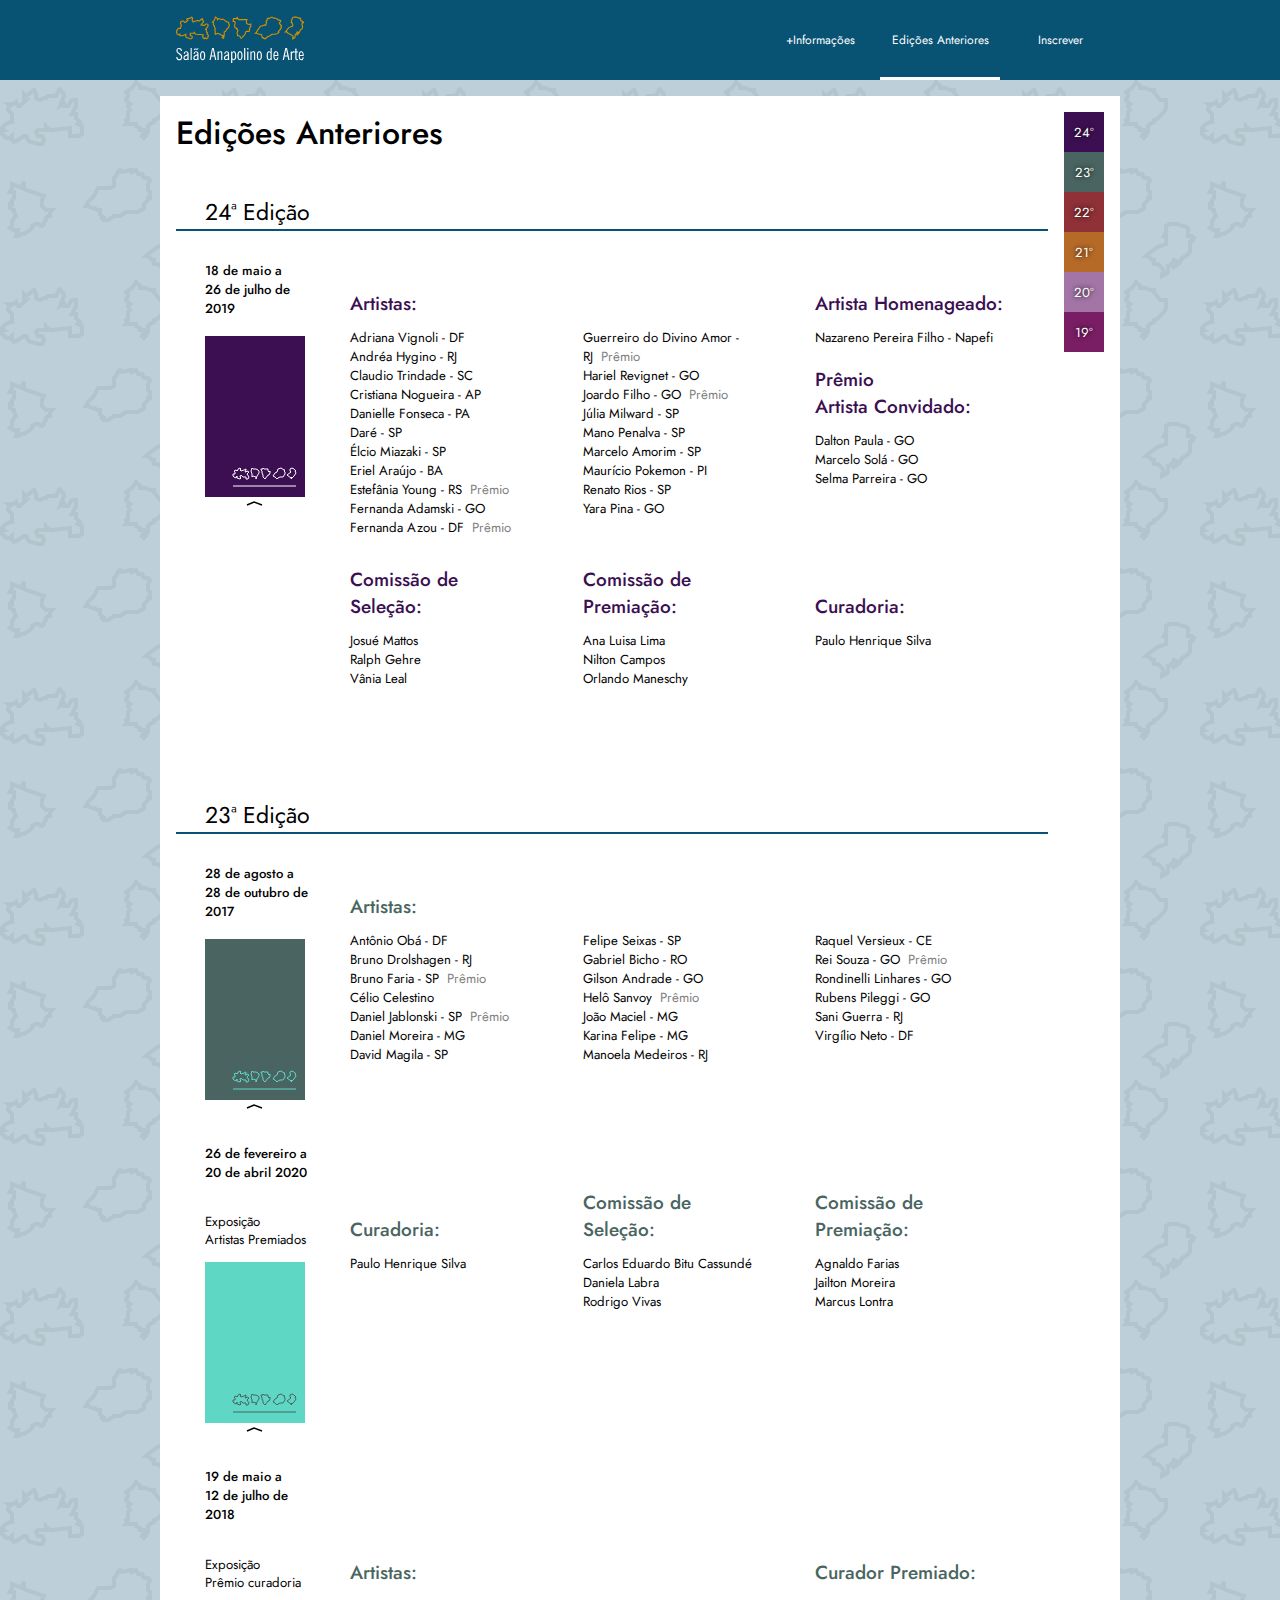
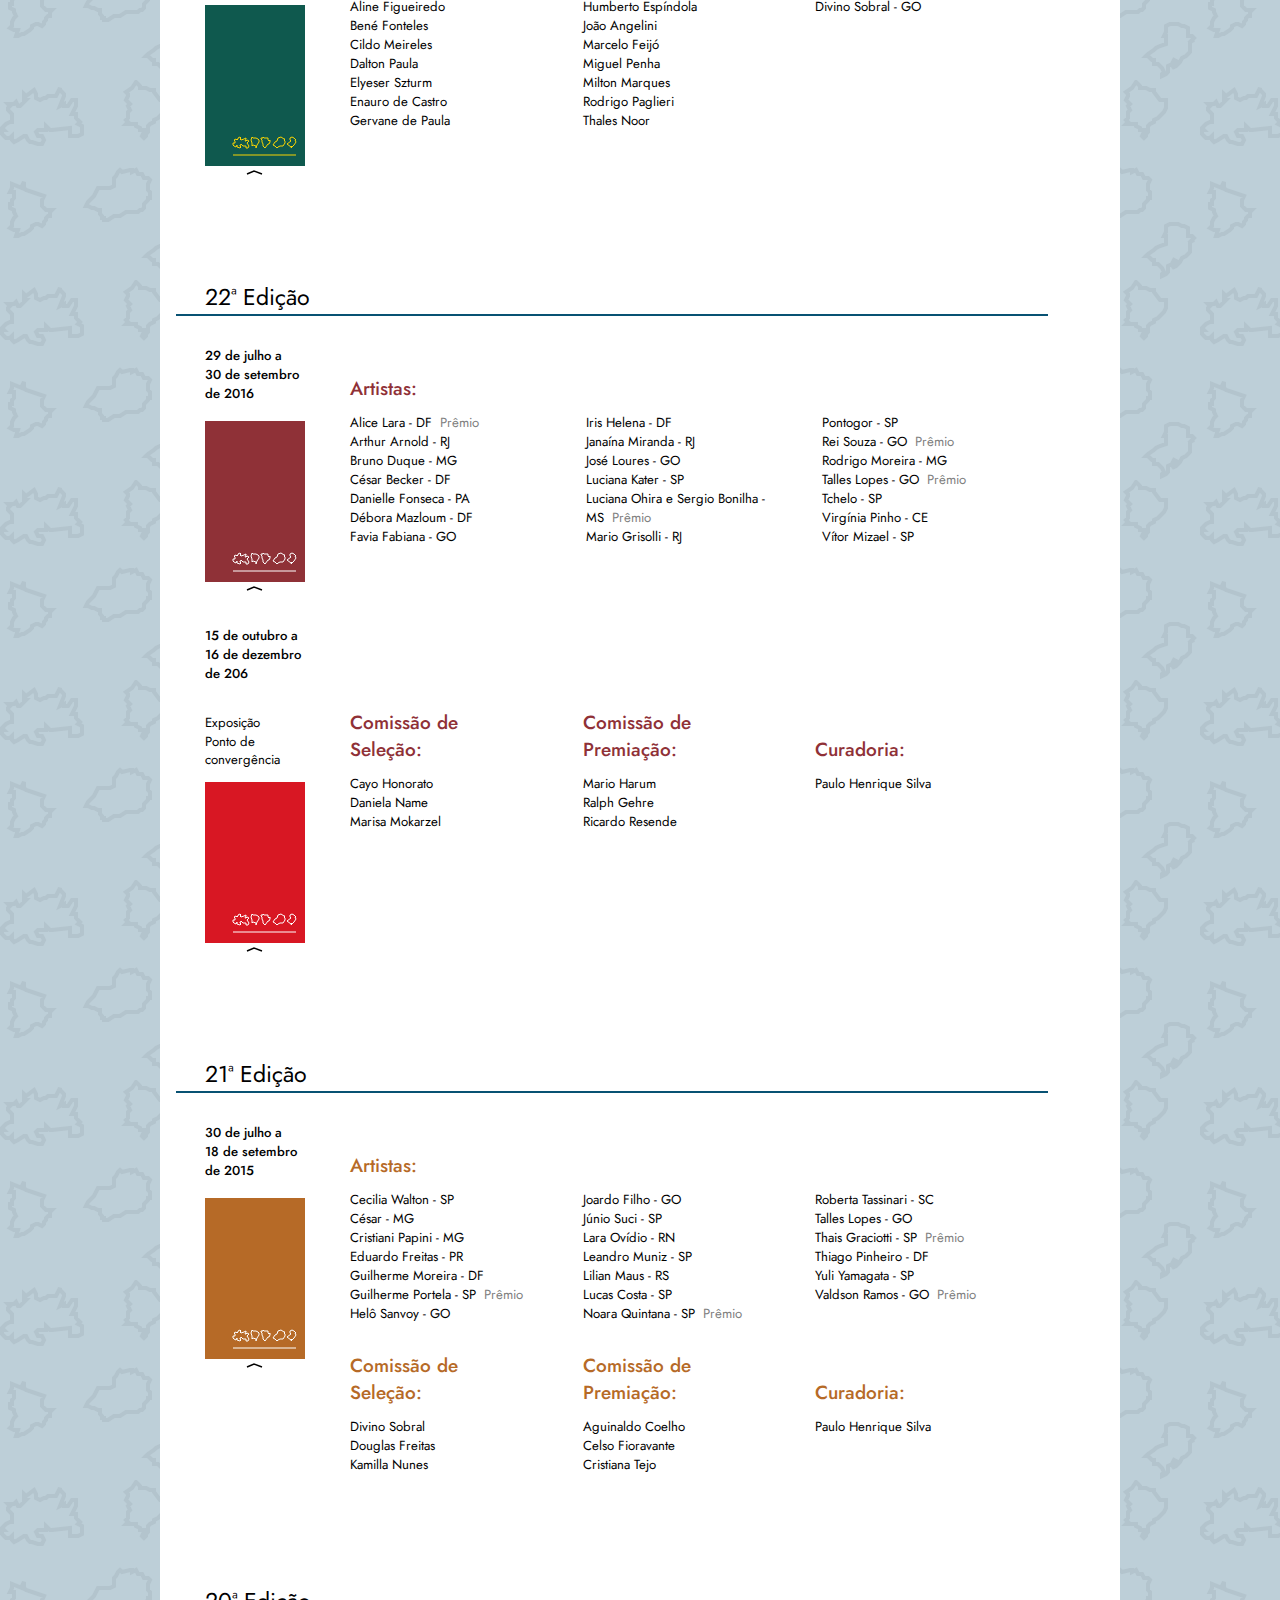
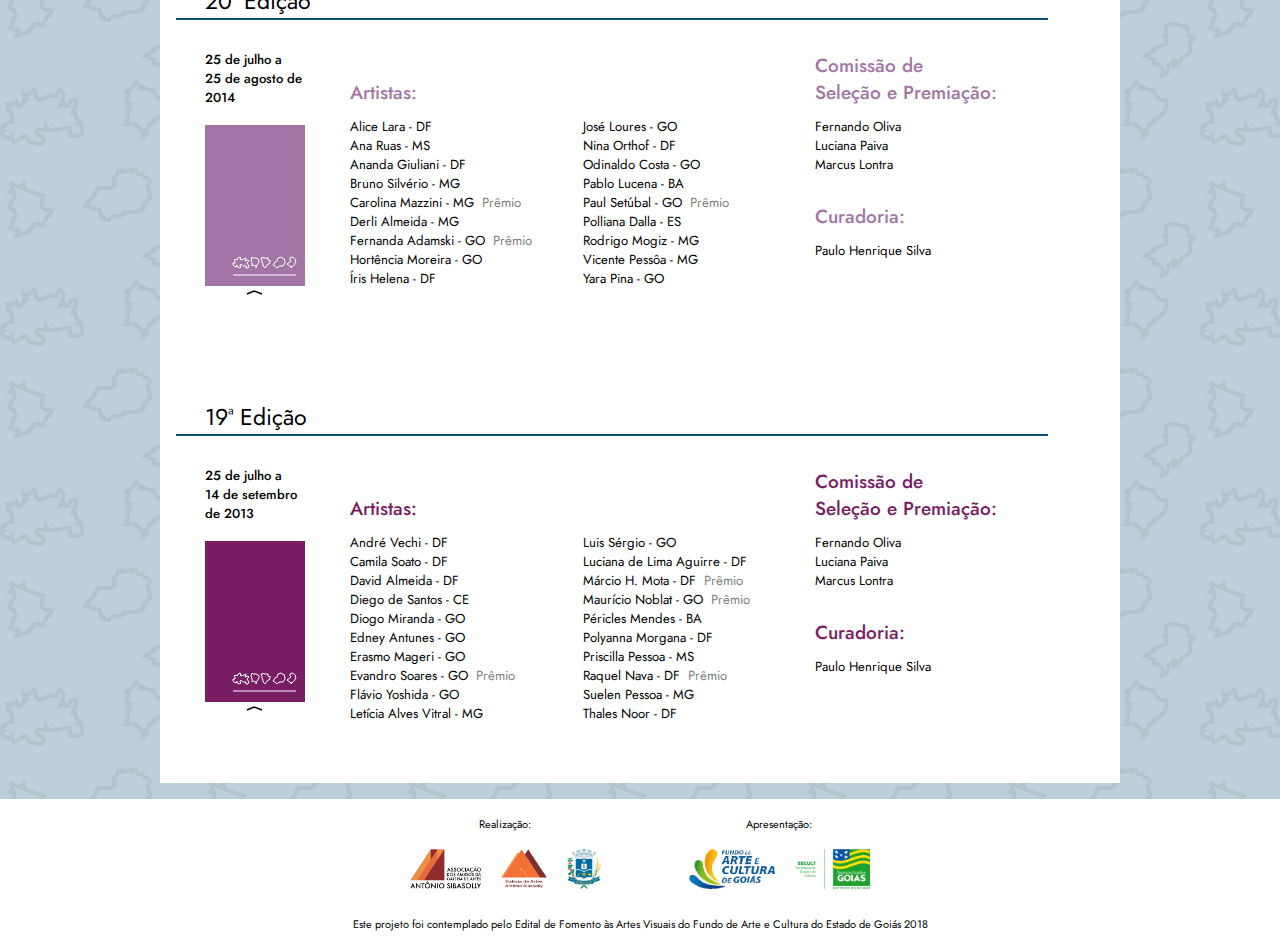
==== commit c1a7ae80: "Adição touch-icon" ====
--- a/edicoes-anteriores.html
+++ b/edicoes-anteriores.html
@@ -1,26 +1,36 @@
 <!DOCTYPE html>
-<!-- Salão Anapolino de Arte 2020 - Desenvolvimento: Secretaria Municipal de Cultura -->
+<!-- Salão Anapolino de Arte - Desenvolvimento: Secretaria Municipal de Cultura 2020 -->
 <html lang="pt-br">
     <head>
         <meta charset="UTF-8">
         <meta name="viewport" content="width=device-width, initial-scale=1.0">
         <meta http-equiv="X-UA-Compatible" content="ie=edge">
-        <!-- FAVICON -->
-        <link rel="icon" href="favicon.ico" type="image/x-icon"/>
-        <!-- Tipografia -->
+
+        <meta property="og:type" content="website">
+        <meta property="og:url" content="http://exposicaoconversas.netlify.app">
+        <meta property="og:title" content="Salão Anapolino de Artes">
+        <meta property="og:description" content="Portal">
+
+        <link rel="apple-touch-icon" href="/img/logos/icon120px.png"> <!-- 120px -->
+        <!--<link rel="apple-touch-icon" sizes="180x180" href="iPhone-6-Plus.png">
+        <link rel="apple-touch-icon" sizes="152x152" href="iPad-Retina.png">
+        <link rel="apple-touch-icon" sizes="167x167" href="iPad-Pro.png">-->
+
+        <meta name="twitter:app:name:iphone" content="Salão Anapolino de Arte">
+        <meta name="twitter:app:name:ipad"content="Salão Anapolino de Arte">
+        <meta name="twitter:app:name:googleplay"content="Salão Anapolino de Arte">
+        <meta name="twitter:app:id:ipad"content="">  <meta name="twitter:app:id:iphone" content="">
+
+        <meta property="og:image" content="/img/logos/thumbnail988.png">
+        <meta property="og:image:url" content="/img/logos/thumbnail988.png">
+        <link rel="icon" type="image/x-icon" href="/img/icons/favicon.ico"/>
+
+        <link rel="stylesheet" href="/css/main.css"><!-- Estrutura Geral -->
         <link rel="stylesheet" href="/css/tipografia.css" >
-        <!-- style - Estrutura Geral - MEDIA QUERY -->
-        <link rel="stylesheet" href="/css/main.css">
-
-        <!-- header - Estrutura do menu -->
         <link rel="stylesheet" href="/css/header.css">
-        <!-- grid-areas -->
         <link rel="stylesheet" href="/css/grid-areas-ed-anteriores.css">
-        <!-- custom - Estrutura especifica da pagina -->
-        <link rel="stylesheet" href="/css/edicoes-anteriores.css">
-        <!-- footer - Estrutura do footer -->
+        <link rel="stylesheet" href="/css/edicoes-anteriores.css"><!-- Específica da página-->
         <link rel="stylesheet" href="/css/footer.css">
-        <!-- icones -->
         <link rel="stylesheet" href="/css/icones.css">
 
         <!--DROPBOX-->
--- a/css/main.css
+++ b/css/main.css
@@ -122,7 +122,7 @@
             /* Setando toda div que tem conteúdo para ocupar a altura max possivel na main-grid */
             .main-texto,
             .main-calendario,
-        /*  .main-info, */
+            .main-info, 
         /*  .main-galeria-fotos, */
             .main-publicacoes,
             .main-sobregaleria,
@@ -143,7 +143,7 @@
 }
 
 /* Telas largas */
-@media screen and (min-width:960px) {
+@media screen and (min-width:1200px) {
 
         .main-grid {
             max-width: var(--width-desktop);
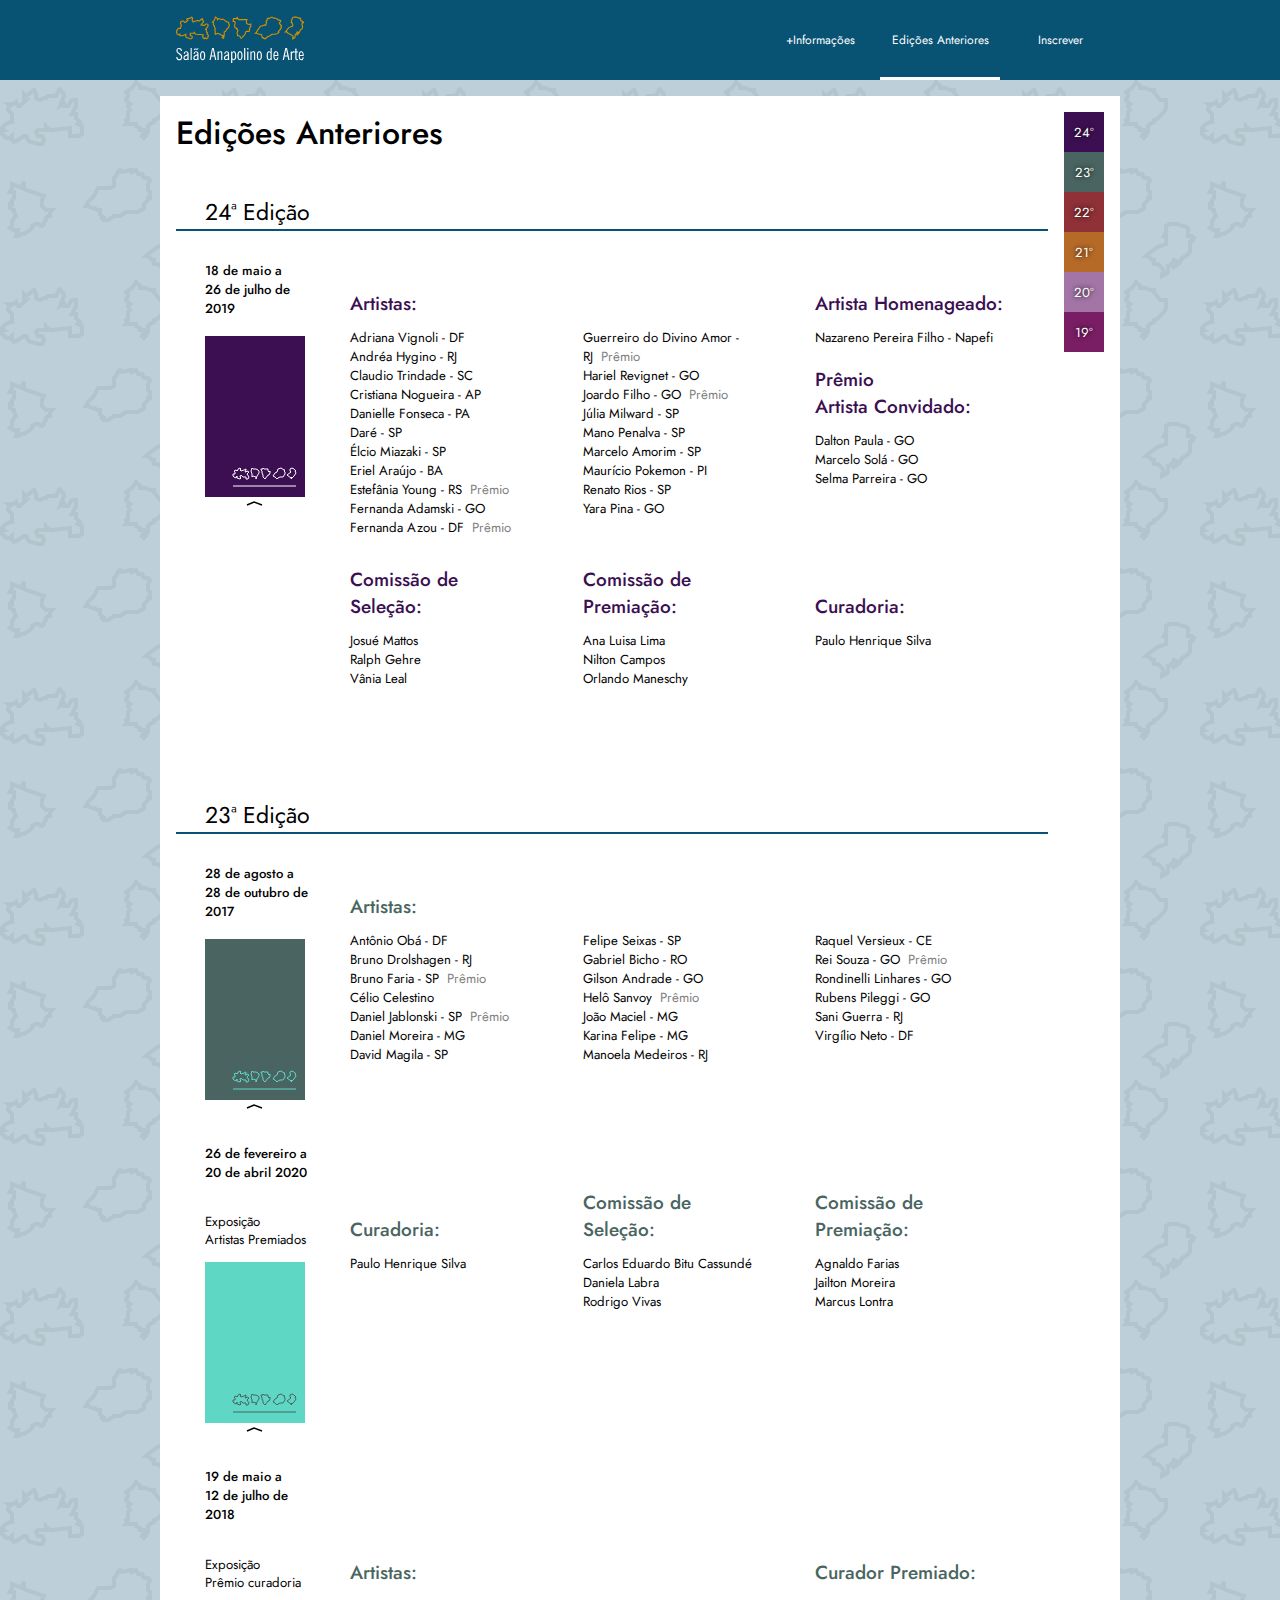
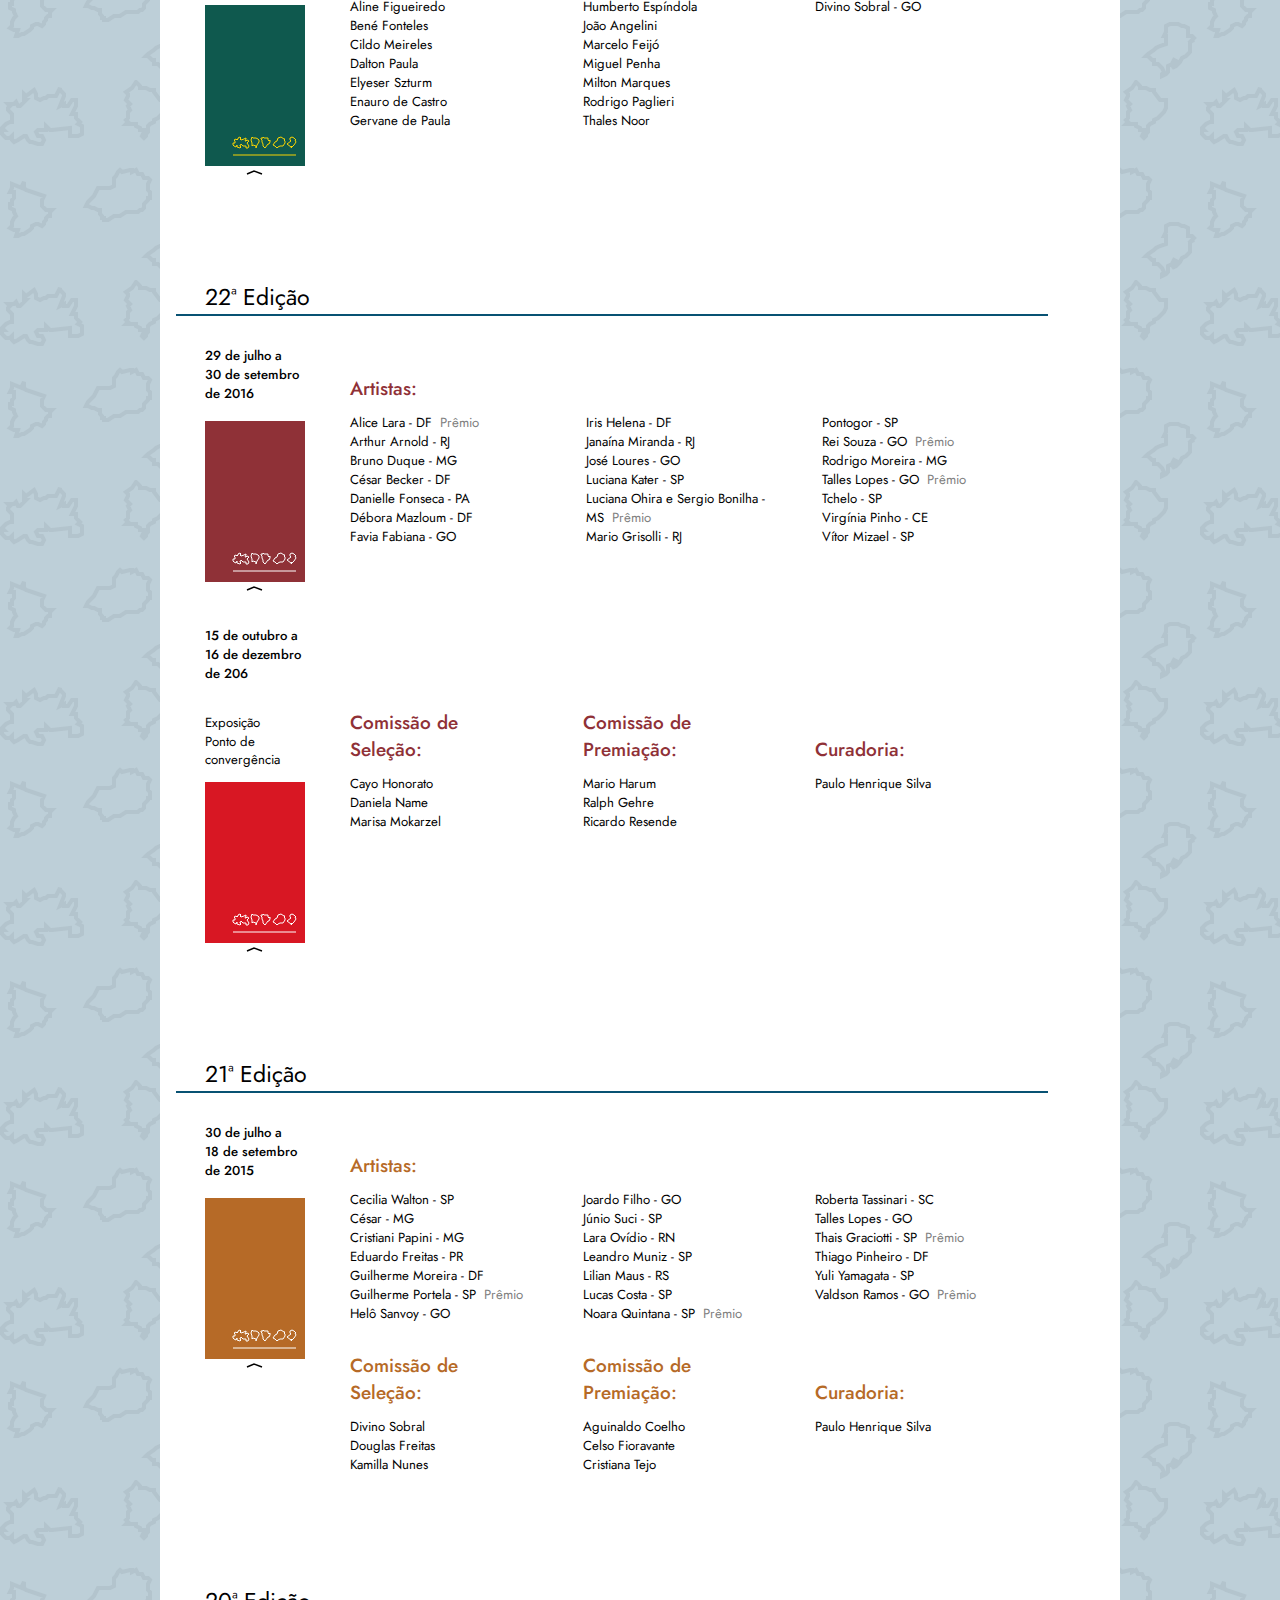
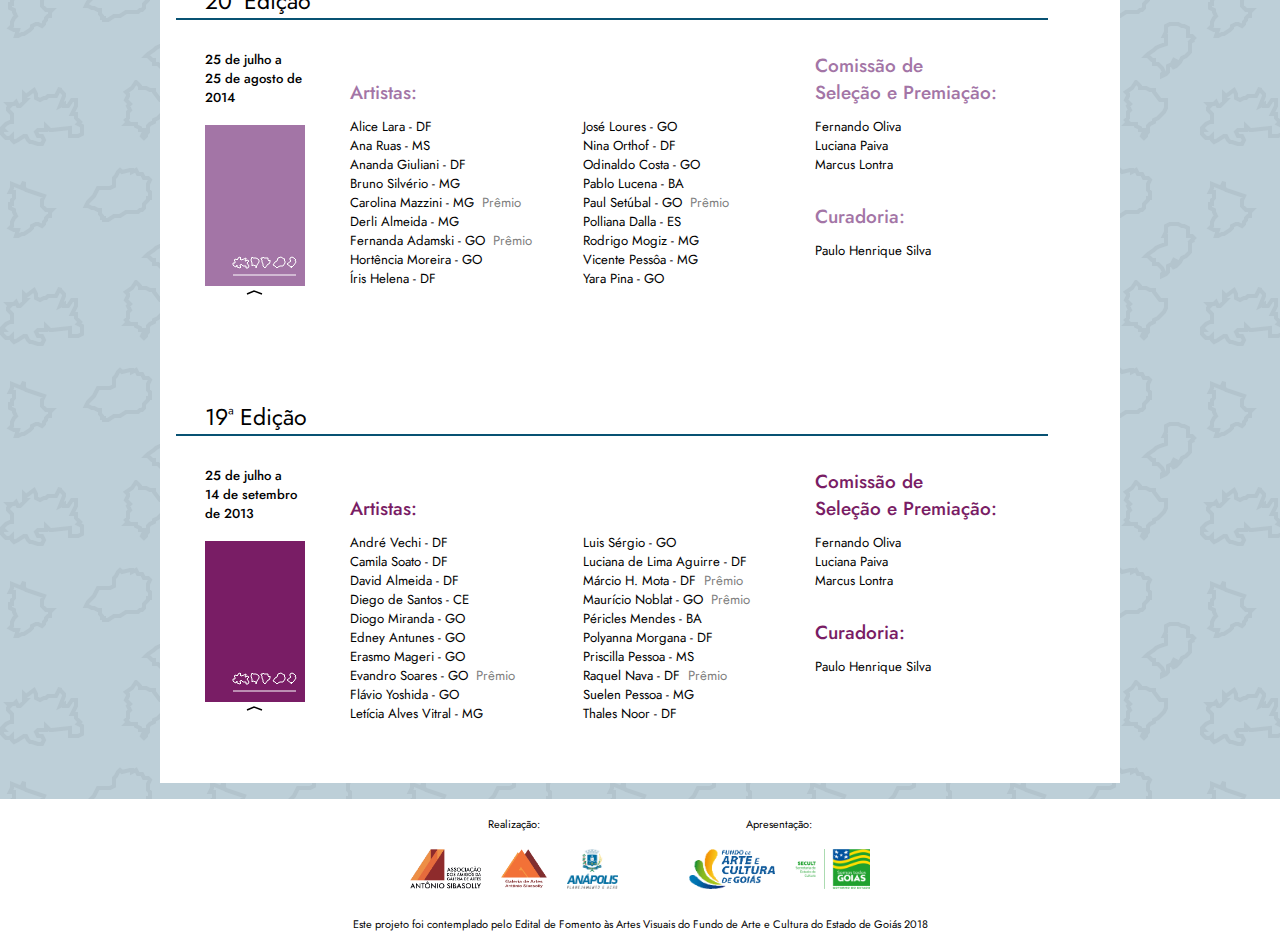
==== commit 72c965b3: "v2.1.0 - bg img -> css" ====
--- a/edicoes-anteriores.html
+++ b/edicoes-anteriores.html
@@ -7,19 +7,17 @@
         <meta http-equiv="X-UA-Compatible" content="ie=edge">
 
         <meta property="og:type" content="website">
-        <meta property="og:url" content="http://exposicaoconversas.netlify.app">
+        <meta property="og:url" content="http://salaoanapolinodearte.netlify.app">
         <meta property="og:title" content="Salão Anapolino de Artes">
         <meta property="og:description" content="Portal">
 
         <link rel="apple-touch-icon" href="/img/logos/icon120px.png"> <!-- 120px -->
-        <!--<link rel="apple-touch-icon" sizes="180x180" href="iPhone-6-Plus.png">
-        <link rel="apple-touch-icon" sizes="152x152" href="iPad-Retina.png">
-        <link rel="apple-touch-icon" sizes="167x167" href="iPad-Pro.png">-->
 
         <meta name="twitter:app:name:iphone" content="Salão Anapolino de Arte">
         <meta name="twitter:app:name:ipad"content="Salão Anapolino de Arte">
         <meta name="twitter:app:name:googleplay"content="Salão Anapolino de Arte">
-        <meta name="twitter:app:id:ipad"content="">  <meta name="twitter:app:id:iphone" content="">
+        <meta name="twitter:app:id:ipad"content="">
+        <meta name="twitter:app:id:iphone" content="">
 
         <meta property="og:image" content="/img/logos/thumbnail988.png">
         <meta property="og:image:url" content="/img/logos/thumbnail988.png">
@@ -33,18 +31,8 @@
         <link rel="stylesheet" href="/css/footer.css">
         <link rel="stylesheet" href="/css/icones.css">
 
-        <!--DROPBOX-->
-        <!-- <link rel="stylesheet" href="https://dl.dropbox.com/s/zm06y5klr2a9htf/style.css"> -->
         <title>25º Salão Anapolino de Artes</title>
-        <style>
-
-        /* BACKGROUND MAIN */
-        main {
-            background-image: url([data-uri]);
-            background-repeat: repeat;
-            background-color: var(--color-background);
-        }
-        </style>
+
     </head>
     <body>
         <header>
--- a/css/main.css
+++ b/css/main.css
@@ -57,6 +57,11 @@
     margin-top: var(--margem);
 }
 
+main {
+    background-image: url([data-uri]);
+    background-repeat: repeat;
+    background-color: var(--color-background);
+}
 
 /* Mobiles com notch - cor de fundo */
 body { background-color: var(--color-main-primary); }
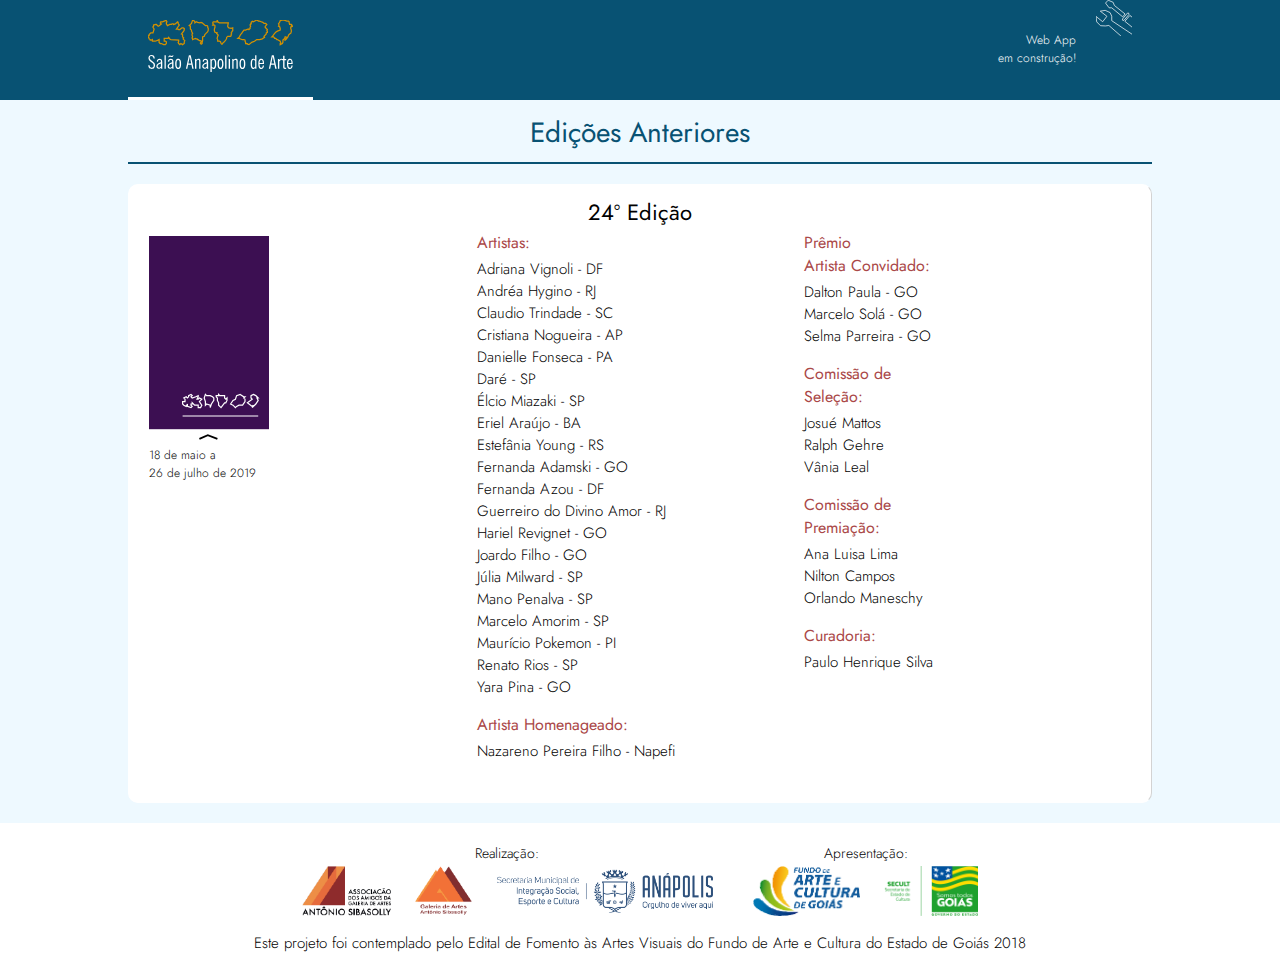
==== commit b22794a0: "structurin v3" ====
--- a/edicoes-anteriores.html
+++ b/edicoes-anteriores.html
@@ -1,791 +1,249 @@
-<!DOCTYPE html>
-<!-- Salão Anapolino de Arte - Desenvolvimento: Secretaria Municipal de Cultura 2020 -->
-<html lang="pt-br">
-    <head>
-        <meta charset="UTF-8">
-        <meta name="viewport" content="width=device-width, initial-scale=1.0">
-        <meta http-equiv="X-UA-Compatible" content="ie=edge">
-
-        <meta property="og:type" content="website">
-        <meta property="og:url" content="http://salaoanapolinodearte.netlify.app">
-        <meta property="og:title" content="Salão Anapolino de Artes">
-        <meta property="og:description" content="Portal">
-
-        <link rel="apple-touch-icon" href="/img/logos/icon120px.png"> <!-- 120px -->
-
-        <meta name="twitter:app:name:iphone" content="Salão Anapolino de Arte">
-        <meta name="twitter:app:name:ipad"content="Salão Anapolino de Arte">
-        <meta name="twitter:app:name:googleplay"content="Salão Anapolino de Arte">
-        <meta name="twitter:app:id:ipad"content="">
-        <meta name="twitter:app:id:iphone" content="">
-
-        <meta property="og:image" content="/img/logos/thumbnail988.png">
-        <meta property="og:image:url" content="/img/logos/thumbnail988.png">
-        <link rel="icon" type="image/x-icon" href="/img/icons/favicon.ico"/>
-
-        <link rel="stylesheet" href="/css/main.css"><!-- Estrutura Geral -->
-        <link rel="stylesheet" href="/css/tipografia.css" >
-        <link rel="stylesheet" href="/css/header.css">
-        <link rel="stylesheet" href="/css/grid-areas-ed-anteriores.css">
-        <link rel="stylesheet" href="/css/edicoes-anteriores.css"><!-- Específica da página-->
-        <link rel="stylesheet" href="/css/footer.css">
-        <link rel="stylesheet" href="/css/icones.css">
-
-        <title>25º Salão Anapolino de Artes</title>
-
-    </head>
-    <body>
-        <header>
-            <div class="menu-bar">
-                <nav class="menu-left">
-                    <!-- LOGO DO SALAO -->
-                    <a href="Index.html">
-                        <svg class="logo-salao" xmlns="http://www.w3.org/2000/svg" xml:space="preserve" version="1.1" viewBox="0 0 1280 458" xmlns:xlink="http://www.w3.org/1999/xlink">
-                            <g id="logo-header">
-                                <polygon class="logo-norte" points="39,172 30,177 20,177 20,172 10,167 10,162 5,153 0,148 5,138 10,138 10,128 15,123 25,113 39,113 44,113 54,79 44,64 44,59 49,54 49,44 69,39 74,39 89,54 94,54 118,34 113,30 108,25 113,20 113,15 128,15 153,5 158,0 167,15 162,25 162,34 172,49 192,39 207,39 212,34 222,34 226,39 241,34 261,15 266,20 266,30 271,39 276,44 251,79 266,79 271,84 281,84 300,69 310,69 320,74 320,89 315,98 295,123 305,128 305,133 305,148 315,158 310,167 320,177 325,182 320,192 320,197 320,207 305,217 290,207 281,217 271,207 266,197 271,187 271,177 202,172 192,167 182,153 177,162 143,162 143,172 143,187 153,187 162,192 162,207 153,217 138,217 118,207 108,207 98,197 98,172 89,177 64,187 49,187 39,187 "/>
-                                <polygon class="logo-nordeste" points="473,212 463,207 463,202 473,187 463,182 453,182 443,172 438,172 433,167 423,167 418,162 394,172 394,167 389,158 394,148 389,133 389,123 394,118 384,98 384,89 374,79 374,64 374,54 364,49 384,30 394,0 404,5 414,15 414,25 428,15 438,20 458,25 468,20 478,25 507,49 522,49 527,54 527,64 532,74 532,89 527,103 512,118 502,128 497,143 482,148 482,162 482,172 482,182 478,197 478,207 "/>
-                                <polygon class="logo-centro-oeste" points="610,0 610,10 610,15 576,15 571,25 576,34 571,44 586,44 591,49 591,54 591,64 586,79 586,89 586,94 591,108 610,113 606,118 620,133 615,143 610,162 615,172 615,187 625,187 630,187 640,192 645,207 650,212 655,212 665,197 674,192 689,172 694,162 694,153 704,143 714,143 729,143 734,138 734,128 738,123 734,113 738,108 743,98 748,94 748,79 748,69 734,74 714,69 704,59 704,49 709,25 630,25 620,20 "/>
-                                <polygon class="logo-sudeste" points="793,162 807,148 817,128 827,118 832,108 847,89 862,89 871,84 886,79 891,84 901,74 901,69 901,64 906,54 901,44 906,34 911,34 911,20 921,10 930,15 960,0 970,5 975,10 985,10 999,15 1014,20 1024,30 1039,30 1049,39 1034,59 1034,64 1044,74 1054,84 1049,94 1054,98 1054,108 1044,113 1044,123 1024,143 1029,153 1019,158 1014,162 1009,167 985,172 980,172 970,172 960,172 940,187 926,192 916,197 891,217 876,212 876,207 862,207 862,197 857,187 857,177 847,172 832,172 817,167 807,162 "/>
-                                <polygon class="logo-sul" points="1093,148 1103,138 1118,118 1127,108 1142,98 1167,89 1167,79 1167,74 1162,59 1152,54 1157,44 1152,34 1162,20 1167,5 1182,0 1201,0 1216,5 1226,10 1241,10 1246,15 1246,25 1250,34 1250,39 1265,39 1270,44 1265,54 1280,54 1260,64 1260,74 1265,89 1265,103 1260,118 1250,123 1241,133 1236,148 1221,167 1206,182 1226,153 1211,148 1206,162 1191,177 1191,197 1186,207 1167,217 1167,207 1172,202 1167,187 1142,172 1137,172 1127,162 1118,162 1113,153 1108,148 1098,148 "/>
-                                <path class="logo-tipografia" d="M2 398l12 0c0,7 2,13 5,17 3,4 8,5 14,5 5,0 9,-1 13,-5 3,-4 4,-8 4,-14 0,-5 -1,-10 -4,-15 -3,-4 -9,-10 -19,-16 -9,-7 -15,-13 -18,-18 -3,-5 -5,-11 -5,-17 0,-8 3,-14 8,-20 5,-5 11,-7 19,-7 9,0 16,3 21,8 5,6 7,14 8,24l-11 0c-1,-7 -3,-13 -6,-17 -2,-3 -7,-5 -12,-5 -5,0 -9,1 -12,4 -2,3 -4,7 -4,13 0,2 1,5 2,7 1,3 2,5 4,7 3,2 7,6 12,10 5,4 9,6 10,8 7,5 12,10 15,15 2,6 4,12 4,18 0,10 -3,17 -8,23 -5,6 -13,8 -21,8 -10,0 -17,-2 -22,-8 -6,-6 -8,-15 -9,-25z"/>
-                                <path class="logo-tipografia" d="M114 383c-9,2 -16,6 -21,10 -5,4 -8,10 -8,16 0,3 1,6 4,8 2,2 4,3 8,3 2,0 5,-1 8,-2 3,-2 6,-4 9,-7l0 -28zm0 38c-2,3 -5,5 -9,7 -3,1 -7,2 -10,2 -7,0 -12,-2 -15,-6 -4,-4 -6,-9 -6,-16 0,-8 3,-15 10,-21 7,-7 17,-11 30,-15l0 -2 0 -3c0,-5 -1,-9 -3,-12 -2,-2 -5,-3 -9,-3 -4,0 -7,1 -10,3 -2,3 -3,7 -4,13l-11 -2c1,-8 4,-14 8,-18 4,-4 10,-6 16,-6 9,0 15,2 19,7 4,4 6,11 6,21l0 39c0,4 0,7 0,10 0,4 1,7 1,10l-11 0 -2 -8z"/>
-                                <polygon class="logo-tipografia" points="146,429 146,310 157,310 157,429 "/>
-                                <path class="logo-tipografia" d="M213 383c-9,2 -16,6 -21,10 -5,4 -8,10 -8,16 0,3 1,6 3,8 3,2 5,3 9,3 2,0 5,-1 8,-2 3,-2 6,-4 9,-7l0 -28zm0 38c-3,3 -6,5 -9,7 -3,1 -7,2 -10,2 -7,0 -12,-2 -16,-6 -3,-4 -5,-9 -5,-16 0,-8 3,-15 10,-21 7,-7 17,-11 30,-15l0 -2 0 -3c0,-5 -1,-9 -3,-12 -2,-2 -5,-3 -10,-3 -3,0 -7,1 -9,3 -2,3 -3,7 -4,13l-12 -2c2,-8 5,-14 9,-18 4,-4 9,-6 16,-6 9,0 15,2 19,7 4,4 6,11 6,21l0 39c0,4 0,7 0,10 0,4 1,7 1,10l-11 0 -2 -8zm12 -110c-1,5 -3,9 -6,12 -3,2 -6,4 -10,4 0,0 -1,0 -2,-1 -1,0 -2,0 -3,0l-6 -2c-1,-1 -2,-1 -2,-1 -1,0 -2,0 -3,0 -2,0 -3,0 -4,1 -2,1 -3,2 -3,4l-8 0c2,-5 4,-9 6,-11 3,-3 6,-4 11,-4 0,0 1,0 2,0 1,0 1,1 2,1l7 2c0,0 1,0 2,1 1,0 2,0 2,0 2,0 4,-1 5,-2 2,-1 3,-2 3,-4l7 0z"/>
-                                <path class="logo-tipografia" d="M252 387c0,12 1,21 3,26 3,5 6,8 11,8 5,0 9,-3 11,-8 2,-6 3,-14 3,-26 0,-13 -1,-21 -3,-27 -2,-6 -6,-8 -11,-8 -5,0 -8,2 -11,8 -2,5 -3,14 -3,27zm-12 0c0,-16 3,-27 7,-34 4,-8 11,-11 19,-11 9,0 15,3 20,11 4,7 6,18 6,34 0,15 -2,26 -6,33 -5,8 -11,11 -20,11 -8,0 -15,-3 -19,-11 -4,-7 -7,-18 -7,-33z"/>
-                                <path class="logo-tipografia" d="M356 383l25 0 -12 -62 -13 62zm-21 46l26 -119 16 0 26 119 -12 0 -7 -35 -30 0 -7 35 -12 0z"/>
-                                <path class="logo-tipografia" d="M415 429l0 -85 12 0 0 9c3,-4 6,-7 10,-9 3,-2 6,-2 10,-2 6,0 10,1 12,5 3,4 4,9 4,17l0 65 -11 0 0 -62c0,-6 -1,-10 -2,-12 -2,-2 -4,-3 -8,-3 -2,0 -5,1 -8,3 -3,1 -5,4 -7,8l0 66 -12 0z"/>
-                                <path class="logo-tipografia" d="M519 383c-9,2 -16,6 -21,10 -5,4 -8,10 -8,16 0,3 1,6 4,8 2,2 4,3 8,3 2,0 5,-1 8,-2 3,-2 6,-4 9,-7l0 -28zm0 38c-2,3 -6,5 -9,7 -3,1 -7,2 -10,2 -7,0 -12,-2 -16,-6 -3,-4 -5,-9 -5,-16 0,-8 3,-15 10,-21 7,-7 17,-11 30,-15l0 -2 0 -3c0,-5 -1,-9 -3,-12 -2,-2 -5,-3 -9,-3 -4,0 -7,1 -10,3 -2,3 -3,7 -4,13l-11 -2c1,-8 4,-14 8,-18 4,-4 10,-6 16,-6 9,0 15,2 19,7 4,4 6,11 6,21l0 39c0,4 0,7 0,10 0,4 1,7 1,10l-11 0 -2 -8z"/>
-                                <path class="logo-tipografia" d="M563 362l0 48c2,4 4,6 7,8 2,2 4,3 7,3 5,0 8,-3 10,-9 3,-5 4,-14 4,-27 0,-12 -1,-20 -4,-26 -2,-5 -5,-8 -10,-8 -3,0 -5,1 -7,3 -3,2 -5,4 -7,8zm-12 96l0 -114 8 0 4 7c2,-3 5,-5 8,-7 3,-2 5,-2 8,-2 8,0 13,4 18,11 4,8 6,19 6,33 0,15 -2,26 -6,34 -5,7 -10,11 -18,11 -3,0 -6,-1 -8,-2 -3,-2 -6,-4 -8,-8l0 37 -12 0z"/>
-                                <path class="logo-tipografia" d="M626 387c0,12 1,21 3,26 2,5 6,8 11,8 5,0 8,-3 10,-8 3,-6 4,-14 4,-26 0,-13 -1,-21 -4,-27 -2,-6 -5,-8 -10,-8 -5,0 -9,2 -11,8 -2,5 -3,14 -3,27zm-12 0c0,-16 2,-27 6,-34 5,-8 11,-11 20,-11 9,0 15,3 19,11 4,7 7,18 7,34 0,15 -3,26 -7,33 -4,8 -10,11 -19,11 -9,0 -15,-3 -20,-11 -4,-7 -6,-18 -6,-33z"/>
-                                <polygon class="logo-tipografia" points="681,429 681,310 693,310 693,429 "/>
-                                <path class="logo-tipografia" d="M712 324l0 -14 12 0 0 14 -12 0zm0 105l0 -85 12 0 0 85 -12 0z"/>
-                                <path class="logo-tipografia" d="M744 429l0 -85 11 0 0 9c4,-4 7,-7 10,-9 4,-2 7,-2 11,-2 5,0 9,1 12,5 3,4 4,9 4,17l0 65 -11 0 0 -62c0,-6 -1,-10 -2,-12 -2,-2 -4,-3 -8,-3 -3,0 -5,1 -8,3 -3,1 -5,4 -8,8l0 66 -11 0z"/>
-                                <path class="logo-tipografia" d="M819 387c0,12 2,21 4,26 2,5 6,8 11,8 4,0 8,-3 10,-8 2,-6 3,-14 3,-26 0,-13 -1,-21 -3,-27 -2,-6 -6,-8 -10,-8 -5,0 -9,2 -11,8 -2,5 -4,14 -4,27zm-11 0c0,-16 2,-27 6,-34 4,-8 11,-11 20,-11 8,0 15,3 19,11 4,7 6,18 6,34 0,15 -2,26 -6,33 -4,8 -11,11 -19,11 -9,0 -16,-3 -20,-11 -4,-7 -6,-18 -6,-33z"/>
-                                <path class="logo-tipografia" d="M957 429l-11 0 0 -8c-3,3 -5,6 -8,8 -3,1 -6,2 -9,2 -7,0 -13,-4 -17,-11 -4,-8 -6,-19 -6,-34 0,-14 2,-25 6,-33 4,-7 10,-11 17,-11 3,0 6,0 9,2 3,2 5,4 8,7l0 -41 11 0 0 119zm-11 -19l0 -48c-2,-4 -5,-6 -7,-8 -2,-2 -5,-3 -8,-3 -4,0 -8,3 -10,8 -2,6 -3,14 -3,26 0,13 1,22 3,27 2,6 6,9 10,9 3,0 6,-1 8,-3 2,-2 5,-5 7,-8z"/>
-                                <path class="logo-tipografia" d="M1013 401l11 0c-1,10 -3,17 -7,22 -5,6 -10,8 -17,8 -9,0 -16,-3 -20,-11 -4,-7 -6,-18 -6,-33 0,-16 2,-27 6,-34 4,-8 11,-11 20,-11 8,0 14,3 18,10 4,6 6,16 6,29 0,2 0,3 0,4 0,1 0,2 0,3l-39 0c0,12 1,20 4,26 2,5 5,7 11,7 4,0 7,-2 9,-5 2,-3 4,-8 4,-15zm-28 -23l28 0 0 -3c0,-8 -1,-14 -4,-18 -2,-4 -5,-5 -10,-5 -4,0 -8,2 -10,6 -2,4 -4,11 -4,20z"/>
-                                <path class="logo-tipografia" d="M1089 383l25 0 -13 -62 -12 62zm-22 46l26 -119 17 0 26 119 -13 0 -7 -35 -30 0 -7 35 -12 0z"/>
-                                <path class="logo-tipografia" d="M1147 429l0 -85 12 0 0 10c3,-5 6,-8 9,-9 3,-2 7,-3 10,-3 1,0 1,0 2,0 0,0 1,0 1,0l0 11c0,0 -1,0 -1,0 -1,0 -1,0 -2,0 -4,0 -7,1 -11,3 -3,2 -6,6 -8,10l0 63 -12 0z"/>
-                                <path class="logo-tipografia" d="M1193 354l-11 0 0 -10 11 0 0 -29 12 0 0 29 15 0 0 10 -15 0 0 54c0,5 0,9 1,11 1,1 3,2 6,2 1,0 4,0 7,-1l1 0 0 10c-2,0 -4,1 -6,1 -2,0 -4,0 -5,0 -5,0 -9,-1 -12,-4 -2,-3 -4,-7 -4,-12l0 -61z"/>
-                                <path class="logo-tipografia" d="M1266 401l11 0c-1,10 -3,17 -7,22 -5,6 -10,8 -17,8 -9,0 -16,-3 -20,-11 -4,-7 -6,-18 -6,-33 0,-16 2,-27 6,-34 4,-8 11,-11 20,-11 8,0 14,3 18,10 4,6 6,16 6,29 0,2 0,3 0,4 0,1 0,2 0,3l-39 0c0,12 1,20 4,26 2,5 6,7 11,7 4,0 7,-2 9,-5 2,-3 4,-8 4,-15zm-28 -23l28 0 0 -3c0,-8 -1,-14 -3,-18 -2,-4 -6,-5 -11,-5 -4,0 -7,2 -10,6 -2,4 -3,11 -4,20z"/>
-                            </g>
-                        </svg>
-                    </a>
-                </nav>
-                <nav class="menu-right">
-                    <a href="#" class="menu-icon" href="#">=</a>
-                    <a id="option1" class="menu-option" href="mais-informacoes.html" >
-                        <div class="hover-menu option1">
-                            <p class="menu-tipografia">+Informações</p>
-                        </div>
-                    </a>
-                    <a id="option2" class="menu-option" href="edicoes-anteriores.html" >
-                        <div class="hover-menu option2">
-                            <p class="menu-tipografia">Edições Anteriores</p>
-                        </div>
-                    </a>
-                    <a id="option3" class="menu-option" href="inscricao.html" >
-                        <div class="hover-menu option3">
-                            <p class="menu-tipografia">Inscrever</p>
-                        </div>
-                    </a>
-                </nav>
-            </div>
-        </header>
-        <main>
-            <div class="main-grid">
-                <div class="main-ed-anteriores">
-                    <div class="submenu-ed-anteriores">
-                        <a href="#ed-24"><div id="shortcut-ed-24">24º</div></a>
-                        <a href="#ed-23"><div id="shortcut-ed-23">23º</div></a>
-                        <a href="#ed-22"><div id="shortcut-ed-22">22º</div></a>
-                        <a href="#ed-21"><div id="shortcut-ed-21">21º</div></a>
-                        <a href="#ed-20"><div id="shortcut-ed-20">20º</div></a>
-                        <a href="#ed-19"><div id="shortcut-ed-19">19º</div></a>
-                        <a href="#ed-18"><div id="shortcut-ed-18">18º</div></a>
-                        <a href="#ed-18"><div id="shortcut-ed-17">17º</div></a>
-                        <a href="#ed-18"><div id="shortcut-ed-14">14º</div></a>
-                    </div>
-                    <h1>Edições Anteriores</h1>
-                    <div id="ed-24"></div>
-
-                    <!-- 24a edição - 1 Catálogo -->
-                    <section>
-                        <div class="grid-ed-ant-section-24">
-                            <h2 class="grid-ed-ant-titulo-edicao">24ª Edição</h2>
-                            <div class="grid-ed-ant-linha-divisao"></div>
-                            <div class="grid-ed-ant-titulo-principal-a">
-                                <p class="data">18 de maio a<br>26 de julho de 2019</p>
-                            </div>
-                            <div class="grid-ed-ant-icon-catalogo-a">
-                                <a target="about:blank" href="http://cultura.anapolis.go.gov.br/static/media/catalago24.0bccd677.pdf"><!-- LINK PARA O CATALOGO DO 24º SALAO -->
-                                    <svg class="icon-catalogo ed24" xmlns="http://www.w3.org/2000/svg" xml:space="preserve" version="1.1" viewBox="100 0 100 175" xmlns:xlink="http://www.w3.org/1999/xlink">
-                                        <g class="hover"><!-- CAPA E LUPA -->
-                                            <rect class="capa" width="200" height="161"/>
-                                            <path class="lupa" d="M46 55c10,-2 21,5 23,15 1,7 -2,15 -7,19l7 13 -4 2 -8 -12c-1,0 -2,1 -4,1 -10,2 -20,-5 -23,-15 -2,-11 5,-21 16,-23zm6 33c8,-2 13,-9 11,-17 -1,-7 -8,-12 -16,-11 -8,2 -13,9 -11,17 1,7 9,12 16,11z"/>
-                                            <polygon class="lupa" points="44,64 42,66 40,69 39,71 38,73 38,75 40,72 42,70 44,69 46,68 45,66 "/>
-                                        </g>
-                                        <!-- ROTULOS -->
-                                        <polygon class="rotulo" points="136,142 135,143 132,142 132,140 131,142 129,141 129,141 129,141 128,140 128,138 130,138 130,136 129,135 131,134 132,135 133,134 133,133 135,132 136,133 135,134 136,135 139,134 141,133 141,134 140,136 141,136 142,135 144,136 142,138 144,141 143,143 141,143 141,141 138,141 136,139 136,140 135,140 135,141 "/>
-                                        <polygon class="rotulo" points="148,140 151,141 151,142 151,143 152,140 154,137 154,135 153,134 151,133 149,133 148,133 147,132 146,135 147,138 147,141 "/>
-                                        <polygon class="rotulo" points="158,132 159,133 163,133 163,135 164,136 165,135 165,137 164,139 163,139 160,143 159,142 158,141 158,139 157,137 157,135 156,134 156,133 158,133 "/>
-                                        <polygon class="rotulo" points="176,132 179,134 180,134 179,135 180,136 180,138 178,141 175,141 173,142 172,143 170,141 168,140 170,137 172,136 173,133 "/>
-                                        <polygon class="rotulo" points="187,132 189,133 191,135 190,135 191,137 189,140 186,143 187,141 186,142 182,139 186,136 185,135 185,133 "/>
-                                        <line class="rotulo" x1="128" y1="150" x2="191" y2= "150" />
-                                        <!-- INDICADOR -->
-                                        <polyline class="indicador" points="142,169 149,166 157,169 "/>
-                                    </svg>
-                                </a>
-                            </div>
-                            <div class="grid-ed-ant-subtitulo-1">
-                                <h3>Artistas:</h3>
-                            </div>
-                            <ol class="grid-ed-ant-lista-1">
-                                <li>Adriana Vignoli - DF</li>
-                                <li>Andréa Hygino - RJ</li>
-                                <li>Claudio Trindade - SC</li>
-                                <li>Cristiana Nogueira - AP</li>
-                                <li>Danielle Fonseca - PA</li>
-                                <li>Daré - SP</li>
-                                <li>Élcio Miazaki - SP</li>
-                                <li>Eriel Araújo - BA</li>
-                                <li class="premiado">Estefânia Young - RS</li>
-                                <li>Fernanda Adamski - GO</li>
-                                <li class="premiado">Fernanda Azou - DF</li>
-                                <li class="premiado nome-longo">Guerreiro do Divino Amor - RJ</li>
-                                <li>Hariel Revignet - GO</li>
-                                <li class="premiado">Joardo Filho - GO</li>
-                                <li>Júlia Milward - SP</li>
-                                <li>Mano Penalva - SP</li>
-                                <li>Marcelo Amorim - SP</li>
-                                <li>Maurício Pokemon - PI</li>
-                                <li>Renato Rios - SP</li>
-                                <li>Yara Pina - GO</li>
-                            </ol>
-                            <div class="grid-ed-ant-subtitulo-2">
-                                <h3>Artista Homenageado:</h3>
-                            </div>
-                            <div class="grid-ed-ant-lista-2">
-                                <ol>
-                                    <li>Nazareno Pereira Filho - Napefi</li>
-                                </ol>
-                                <h3>Prêmio<br>Artista Convidado:</h3>
-                                <ol>
-                                    <li>Dalton Paula - GO</li>
-                                    <li>Marcelo Solá - GO</li>
-                                    <li>Selma Parreira - GO</li>
-                                </ol>
-                            </div>
-                            <div class="grid-ed-ant-subtitulo-3">
-                                    <h3>Comissão de<br>Seleção:</h3>
-                            </div>
-                            <ol class="grid-ed-ant-lista-3">
-                                <li>Josué Mattos</li>
-                                <li>Ralph Gehre</li>
-                                <li>Vânia Leal</li>
-                            </ol>
-                            <div class="grid-ed-ant-subtitulo-4">
-                                <h3>Comissão de<br>Premiação:</h3>
-                            </div>
-                            <ol class="grid-ed-ant-lista-4">
-                                <li>Ana Luisa Lima</li>
-                                <li>Nilton Campos</li>
-                                <li>Orlando Maneschy</li>
-                            </ol>
-                            <div class="grid-ed-ant-subtitulo-5">
-                                <h3>Curadoria:</h3>
-                            </div>
-                            <ol class="grid-ed-ant-lista-5">
-                                <li>Paulo Henrique Silva</li>
-                            </ol>
-                        </div>
-                    </section>
-                    <div id="ed-23"></div>
-
-                    <!-- 23a edição - 3 Catálogos --->
-                    <section>
-                        <div class="grid-ed-ant-section-23">
-                            <h2 class="grid-ed-ant-titulo-edicao">23ª Edição</h2>
-                            <div class="grid-ed-ant-linha-divisao"></div>           
-                            <div class="grid-ed-ant-titulo-principal-a">
-                                <p class="data">28 de agosto a<br>28 de outubro de 2017</p>
-                            </div>
-                            <div class="grid-ed-ant-icon-catalogo-a">
-                                <div>
-                                    <a target="about:blank" href="http://cultura.anapolis.go.gov.br/static/media/Catalogo23SalaoSelecionados.eeb616cd.pdf">
-                                        <!-- ARTISTAS SELECIONADOS -->
-                                        <svg class="icon-catalogo ed23a" xmlns="http://www.w3.org/2000/svg" xml:space="preserve" version="1.1" viewBox="100 0 100 175" xmlns:xlink="http://www.w3.org/1999/xlink">
-                                            <g class="hover"><!-- CAPA E LUPA -->
-                                                <rect class="capa" width="200" height="161"/>
-                                                <path class="lupa" d="M46 55c10,-2 21,5 23,15 1,7 -2,15 -7,19l7 13 -4 2 -8 -12c-1,0 -2,1 -4,1 -10,2 -20,-5 -23,-15 -2,-11 5,-21 16,-23zm6 33c8,-2 13,-9 11,-17 -1,-7 -8,-12 -16,-11 -8,2 -13,9 -11,17 1,7 9,12 16,11z"/>
-                                                <polygon class="lupa" points="44,64 42,66 40,69 39,71 38,73 38,75 40,72 42,70 44,69 46,68 45,66 "/>
-                                            </g>
-                                            <!-- ROTULOS -->
-                                            <polygon class="rotulo" points="136,142 135,143 132,142 132,140 131,142 129,141 129,141 129,141 128,140 128,138 130,138 130,136 129,135 131,134 132,135 133,134 133,133 135,132 136,133 135,134 136,135 139,134 141,133 141,134 140,136 141,136 142,135 144,136 142,138 144,141 143,143 141,143 141,141 138,141 136,139 136,140 135,140 135,141 "/>
-                                            <polygon class="rotulo" points="148,140 151,141 151,142 151,143 152,140 154,137 154,135 153,134 151,133 149,133 148,133 147,132 146,135 147,138 147,141 "/>
-                                            <polygon class="rotulo" points="158,132 159,133 163,133 163,135 164,136 165,135 165,137 164,139 163,139 160,143 159,142 158,141 158,139 157,137 157,135 156,134 156,133 158,133 "/>
-                                            <polygon class="rotulo" points="176,132 179,134 180,134 179,135 180,136 180,138 178,141 175,141 173,142 172,143 170,141 168,140 170,137 172,136 173,133 "/>
-                                            <polygon class="rotulo" points="187,132 189,133 191,135 190,135 191,137 189,140 186,143 187,141 186,142 182,139 186,136 185,135 185,133 "/>
-                                            <line class="rotulo" x1="128" y1="150" x2="191" y2= "150" />
-                                            <!-- INDICADOR -->
-                                            <polyline class="indicador" points="142,169 149,166 157,169 "/>
-                                        </svg>
-                                    </a>
-                                </div>
-                            </div>
-                            <div class="grid-ed-ant-subtitulo-1">
-                                <h3>Artistas:</h3>
-                            </div>
-                            <ol class="grid-ed-ant-lista-1">
-                                <li>Antônio Obá - DF</li>
-                                <li>Bruno Drolshagen - RJ</li>
-                                <li class="premiado">Bruno Faria - SP</li>
-                                <li>Célio Celestino</li>
-                                <li class="premiado">Daniel Jablonski - SP</li>
-                                <li>Daniel Moreira - MG</li>
-                                <li>David Magila - SP</li>
-                                <li>Felipe Seixas - SP</li>
-                                <li>Gabriel Bicho - RO</li>
-                                <li>Gilson Andrade - GO</li>
-                                <li class="premiado">Helô Sanvoy</li>
-                                <li>João Maciel - MG</li>
-                                <li>Karina Felipe - MG</li>
-                                <li>Manoela Medeiros - RJ</li>
-                                <li>Raquel Versieux - CE</li>
-                                <li class="premiado">Rei Souza - GO</li>
-                                <li>Rondinelli Linhares - GO</li>
-                                <li>Rubens Pileggi - GO</li>
-                                <li>Sani Guerra - RJ</li>
-                                <li>Virgílio Neto - DF</li>
-                            </ol>
-                            <div class="grid-ed-ant-subtitulo-2">
-                                <h3>Curador Premiado:</h3>
-                            </div>
-                            <ol class="grid-ed-ant-lista-2">
-                                <li>Divino Sobral - GO</li>
-                            </ol>
-                            <div class="grid-ed-ant-subtitulo-3">
-                                <h3>Comissão de<br>Seleção:</h3>
-                                </div>
-                            <ol class="grid-ed-ant-lista-3">
-                                <li>Carlos Eduardo Bitu Cassundé</li>
-                                <li>Daniela Labra</li>
-                                <li>Rodrigo Vivas</li>
-                            </ol>
-                            <div class="grid-ed-ant-subtitulo-4">
-                                <h3>Comissão de<br>Premiação:</h3>
-                            </div>
-                            <ol class="grid-ed-ant-lista-4">
-                                <li>Agnaldo Farias</li>
-                                <li>Jailton Moreira</li>
-                                <li>Marcus Lontra</li>
-                            </ol>
-                            <div class="grid-ed-ant-subtitulo-5">
-                                <h3>Curadoria:</h3>
-                            </div>
-                            <ol class="grid-ed-ant-lista-5">
-                                <li>Paulo Henrique Silva</li>
-                            </ol>
-                            <!-- ARTISTAS PREMIADOS -->
-                            <div class="linha-divisao-subedicoes"></div>
-                                <div class="grid-ed-ant-titulo-principal-b">
-                                    <p class="data">26 de fevereiro a <br>20 de abril 2020</p>
-                                    <p>Exposição<br>Artistas Premiados</p>
-                                </div>
-                            <div class="grid-ed-ant-icon-catalogo-b">
-                                <a target="about:blank" href="http://cultura.anapolis.go.gov.br/static/media/Catalogo23SalaoPremiados.e47f1abf.pdf"><!-- LINK PARA O CATALOGO 23º - ARTISTAS PREMIADOS -->
-                                    <!-- CATÁLOGO 23b - ARTISTAS PREMIADOS -->
-                                    <svg class="icon-catalogo ed23b" xmlns="http://www.w3.org/2000/svg" xml:space="preserve" version="1.1" viewBox="100 0 100 175" xmlns:xlink="http://www.w3.org/1999/xlink">
-                                        <g class="hover"><!--CAPA E LUPA-->
-                                            <rect class="capa" width="200" height="161"/>
-                                            <path class="lupa" d="M46 55c10,-2 21,5 23,15 1,7 -2,15 -7,19l7 13 -4 2 -8 -12c-1,0 -2,1 -4,1 -10,2 -20,-5 -23,-15 -2,-11 5,-21 16,-23zm6 33c8,-2 13,-9 11,-17 -1,-7 -8,-12 -16,-11 -8,2 -13,9 -11,17 1,7 9,12 16,11z"/>
-                                            <polygon class="lupa" points="44,64 42,66 40,69 39,71 38,73 38,75 40,72 42,70 44,69 46,68 45,66 "/>
-                                        </g>
-                                        <!-- ROTULOS -->
-                                        <polygon class="rotulo" points="136,142 135,143 132,142 132,140 131,142 129,141 129,141 129,141 128,140 128,138 130,138 130,136 129,135 131,134 132,135 133,134 133,133 135,132 136,133 135,134 136,135 139,134 141,133 141,134 140,136 141,136 142,135 144,136 142,138 144,141 143,143 141,143 141,141 138,141 136,139 136,140 135,140 135,141 "/>
-                                        <polygon class="rotulo" points="148,140 151,141 151,142 151,143 152,140 154,137 154,135 153,134 151,133 149,133 148,133 147,132 146,135 147,138 147,141 "/>
-                                        <polygon class="rotulo" points="158,132 159,133 163,133 163,135 164,136 165,135 165,137 164,139 163,139 160,143 159,142 158,141 158,139 157,137 157,135 156,134 156,133 158,133 "/>
-                                        <polygon class="rotulo" points="176,132 179,134 180,134 179,135 180,136 180,138 178,141 175,141 173,142 172,143 170,141 168,140 170,137 172,136 173,133 "/>
-                                        <polygon class="rotulo" points="187,132 189,133 191,135 190,135 191,137 189,140 186,143 187,141 186,142 182,139 186,136 185,135 185,133 "/>
-                                        <line class="rotulo" x1="128" y1="150" x2="191" y2= "150" />
-                                        <!-- INDICADOR -->
-                                        <polyline class="indicador" points="142,169 149,166 157,169 "/>
-                                    </svg>
-                                </a>
-                            </div>
-                            <div class="linha-divisao-subedicoes"></div>
-                            <div class="grid-ed-ant-titulo-principal-c">
-                                <p class="data">19 de maio a<br>12 de julho de 2018</p>
-                                <p>Exposição<br>Prêmio curadoria</p>
-                            </div>
-                            <div class="grid-ed-ant-icon-catalogo-c">
-                                <a target="about:blank" href="http://cultura.anapolis.go.gov.br/static/media/Catalogo23SalaoPremioCuradoria.826e9696.pdf">
-                                    <!-- CATÁLOGO 23a - ARTISTAS SELECIONADOS -->
-                                    <svg class="icon-catalogo ed23c" xmlns="http://www.w3.org/2000/svg" xml:space="preserve" version="1.1" viewBox="100 0 100 175" xmlns:xlink="http://www.w3.org/1999/xlink">
-                                        <g class="hover"><!--CAPA E LUPA-->
-                                            <rect class="capa" width="200" height="161"/>
-                                            <path class="lupa" d="M46 55c10,-2 21,5 23,15 1,7 -2,15 -7,19l7 13 -4 2 -8 -12c-1,0 -2,1 -4,1 -10,2 -20,-5 -23,-15 -2,-11 5,-21 16,-23zm6 33c8,-2 13,-9 11,-17 -1,-7 -8,-12 -16,-11 -8,2 -13,9 -11,17 1,7 9,12 16,11z"/>
-                                            <polygon class="lupa" points="44,64 42,66 40,69 39,71 38,73 38,75 40,72 42,70 44,69 46,68 45,66 "/>
-                                        </g>
-                                        <!-- ROTULOS -->
-                                        <polygon class="rotulo" points="136,142 135,143 132,142 132,140 131,142 129,141 129,141 129,141 128,140 128,138 130,138 130,136 129,135 131,134 132,135 133,134 133,133 135,132 136,133 135,134 136,135 139,134 141,133 141,134 140,136 141,136 142,135 144,136 142,138 144,141 143,143 141,143 141,141 138,141 136,139 136,140 135,140 135,141 "/>
-                                        <polygon class="rotulo" points="148,140 151,141 151,142 151,143 152,140 154,137 154,135 153,134 151,133 149,133 148,133 147,132 146,135 147,138 147,141 "/>
-                                        <polygon class="rotulo" points="158,132 159,133 163,133 163,135 164,136 165,135 165,137 164,139 163,139 160,143 159,142 158,141 158,139 157,137 157,135 156,134 156,133 158,133 "/>
-                                        <polygon class="rotulo" points="176,132 179,134 180,134 179,135 180,136 180,138 178,141 175,141 173,142 172,143 170,141 168,140 170,137 172,136 173,133 "/>
-                                        <polygon class="rotulo" points="187,132 189,133 191,135 190,135 191,137 189,140 186,143 187,141 186,142 182,139 186,136 185,135 185,133 "/>
-                                        <line class="rotulo" x1="128" y1="150" x2="191" y2= "150" />
-                                        <!-- INDICADOR -->
-                                        <polyline class="indicador" points="142,169 149,166 157,169 "/>
-                                    </svg>
-                                </a>
-                            </div>
-                            <div class="grid-ed-ant-subtitulo-6">
-                                <h3>Artistas:</h3>
-                            </div>
-                            <ol class="grid-ed-ant-lista-6">
-                                <li>Aline Figueiredo</li>
-                                <li>Bené Fonteles</li>
-                                <li>Cildo Meireles</li>
-                                <li>Dalton Paula</li>
-                                <li>Elyeser Szturm</li>
-                                <li>Enauro de Castro</li>
-                                <li>Gervane de Paula</li>
-                                <li>Humberto Espíndola</li>
-                                <li>João Angelini</li>
-                                <li>Marcelo Feijó</li>
-                                <li>Miguel Penha</li>
-                                <li>Milton Marques</li>
-                                <li>Rodrigo Paglieri</li>
-                                <li>Thales Noor</li>
-                            </ol>
-                        </div>
-                    </section>
-                    <div id="ed-22"></div>
-
-                    <!-- 22a edição - 2 Catálogos --->
-                    <section>
-                        <div class="grid-ed-ant-section-22">
-                            <h2 class="grid-ed-ant-titulo-edicao">22ª Edição</h2>
-                            <div class="grid-ed-ant-linha-divisao"></div>
-                            <div class="grid-ed-ant-titulo-principal-a">
-                                <p class="data">29 de julho a<br>30 de setembro de 2016</p>
-                            </div>
-                            <div class="grid-ed-ant-icon-catalogo-a">
-                                <a target="about:blank" href="http://cultura.anapolis.go.gov.br/static/media/catalogo.3cb744a9.pdf"><!--LINK PARA O CATALOGO-->
-                                    <svg class="icon-catalogo ed22a" xmlns="http://www.w3.org/2000/svg" xml:space="preserve" version="1.1" viewBox="100 0 100 175" xmlns:xlink="http://www.w3.org/1999/xlink">
-                                        <g class="hover"><!-- CAPA E LUPA -->
-                                            <rect class="capa" width="200" height="161"/>
-                                            <path class="lupa" d="M46 55c10,-2 21,5 23,15 1,7 -2,15 -7,19l7 13 -4 2 -8 -12c-1,0 -2,1 -4,1 -10,2 -20,-5 -23,-15 -2,-11 5,-21 16,-23zm6 33c8,-2 13,-9 11,-17 -1,-7 -8,-12 -16,-11 -8,2 -13,9 -11,17 1,7 9,12 16,11z"/>
-                                            <polygon class="lupa" points="44,64 42,66 40,69 39,71 38,73 38,75 40,72 42,70 44,69 46,68 45,66 "/>
-                                        </g>
-                                            <!-- ROTULOS -->
-                                        <polygon class="rotulo" points="136,142 135,143 132,142 132,140 131,142 129,141 129,141 129,141 128,140 128,138 130,138 130,136 129,135 131,134 132,135 133,134 133,133 135,132 136,133 135,134 136,135 139,134 141,133 141,134 140,136 141,136 142,135 144,136 142,138 144,141 143,143 141,143 141,141 138,141 136,139 136,140 135,140 135,141 "/>
-                                        <polygon class="rotulo" points="148,140 151,141 151,142 151,143 152,140 154,137 154,135 153,134 151,133 149,133 148,133 147,132 146,135 147,138 147,141 "/>
-                                        <polygon class="rotulo" points="158,132 159,133 163,133 163,135 164,136 165,135 165,137 164,139 163,139 160,143 159,142 158,141 158,139 157,137 157,135 156,134 156,133 158,133 "/>
-                                        <polygon class="rotulo" points="176,132 179,134 180,134 179,135 180,136 180,138 178,141 175,141 173,142 172,143 170,141 168,140 170,137 172,136 173,133 "/>
-                                        <polygon class="rotulo" points="187,132 189,133 191,135 190,135 191,137 189,140 186,143 187,141 186,142 182,139 186,136 185,135 185,133 "/>
-                                        <line class="rotulo" x1="128" y1="150" x2="191" y2= "150" />
-                                        <!-- INDICADOR -->
-                                        <polyline class="indicador" points="142,169 149,166 157,169 "/>
-                                    </svg>
-                                </a>
-                            </div>
-                            <div class="grid-ed-ant-subtitulo-1">
-                                <h3>Artistas:</h3>
-                            </div>
-                            <ol class="grid-ed-ant-lista-1">
-                                <li class="premiado">Alice Lara - DF</li>
-                                <li>Arthur Arnold - RJ</li>
-                                <li>Bruno Duque - MG</li>
-                                <li>César Becker - DF</li>
-                                <li>Danielle Fonseca - PA</li>
-                                <li>Débora Mazloum - DF</li>
-                                <li>Favia Fabiana - GO</li>
-                                <li>Iris Helena - DF</li>
-                                <li>Janaína Miranda - RJ</li>
-                                <li>José Loures - GO</li>
-                                <li>Luciana Kater - SP</li>
-                                <li class="premiado letter-spacing">Luciana Ohira e Sergio Bonilha - MS</li>
-                                <li>Mario Grisolli - RJ</li>
-                                <li>Pontogor - SP</li>
-                                <li class="premiado">Rei Souza - GO</li>
-                                <li>Rodrigo Moreira - MG</li>
-                                <li class="premiado">Talles Lopes - GO</li>
-                                <li>Tchelo - SP</li>
-                                <li>Virgínia Pinho - CE</li>
-                                <li>Vítor Mizael - SP</li>
-                            </ol>
-                            <div class="grid-ed-ant-subtitulo-2">
-                                <h3>Comissão de<br>Seleção:</h3>
-                            </div>
-                            <ol class="grid-ed-ant-lista-2">
-                                <li>Cayo Honorato</li>
-                                <li>Daniela Name</li>
-                                <li>Marisa Mokarzel</li>
-                            </ol>
-                            <div class="linha-divisao-subedicoes"></div>
-                            <div class="grid-ed-ant-titulo-principal-b">
-                                <p class="data">15 de outubro a<br>16 de dezembro de 206</p>
-                                <p>Exposição<br>Ponto de convergência</p>
-                            </div>
-                            <div class="grid-ed-ant-icon-catalogo-b">
-                                <a target="about:blank" href="http://cultura.anapolis.go.gov.br/static/media/catalogoconvergencia.6c47d8b0.pdf"><!--LINK PARA O CATALOGO-->
-                                    <svg class="icon-catalogo ed22b" xmlns="http://www.w3.org/2000/svg" xml:space="preserve" version="1.1" viewBox="100 0 100 175" xmlns:xlink="http://www.w3.org/1999/xlink">
-                                        <g class="hover"><!-- CAPA E LUPA -->
-                                            <rect class="capa" width="200" height="161"/>
-                                            <path class="lupa" d="M46 55c10,-2 21,5 23,15 1,7 -2,15 -7,19l7 13 -4 2 -8 -12c-1,0 -2,1 -4,1 -10,2 -20,-5 -23,-15 -2,-11 5,-21 16,-23zm6 33c8,-2 13,-9 11,-17 -1,-7 -8,-12 -16,-11 -8,2 -13,9 -11,17 1,7 9,12 16,11z"/>
-                                            <polygon class="lupa" points="44,64 42,66 40,69 39,71 38,73 38,75 40,72 42,70 44,69 46,68 45,66 "/>
-                                        </g>
-                                        <!-- ROTULOS -->
-                                        <polygon class="rotulo" points="136,142 135,143 132,142 132,140 131,142 129,141 129,141 129,141 128,140 128,138 130,138 130,136 129,135 131,134 132,135 133,134 133,133 135,132 136,133 135,134 136,135 139,134 141,133 141,134 140,136 141,136 142,135 144,136 142,138 144,141 143,143 141,143 141,141 138,141 136,139 136,140 135,140 135,141 "/>
-                                        <polygon class="rotulo" points="148,140 151,141 151,142 151,143 152,140 154,137 154,135 153,134 151,133 149,133 148,133 147,132 146,135 147,138 147,141 "/>
-                                        <polygon class="rotulo" points="158,132 159,133 163,133 163,135 164,136 165,135 165,137 164,139 163,139 160,143 159,142 158,141 158,139 157,137 157,135 156,134 156,133 158,133 "/>
-                                        <polygon class="rotulo" points="176,132 179,134 180,134 179,135 180,136 180,138 178,141 175,141 173,142 172,143 170,141 168,140 170,137 172,136 173,133 "/>
-                                        <polygon class="rotulo" points="187,132 189,133 191,135 190,135 191,137 189,140 186,143 187,141 186,142 182,139 186,136 185,135 185,133 "/>
-                                        <line class="rotulo" x1="128" y1="150" x2="191" y2= "150" />
-                                        <!-- INDICADOR -->
-                                        <polyline class="indicador" points="142,169 149,166 157,169 "/>
-                                    </svg>
-                                </a>
-                            </div>
-                            <div class="grid-ed-ant-subtitulo-3">
-                                <h3>Comissão de<br>Premiação:</h3>
-                            </div>
-                            <ol class="grid-ed-ant-lista-3">
-                                <li>Mario Harum</li>
-                                <li>Ralph Gehre</li>
-                                <li>Ricardo Resende</li>
-                            </ol>
-                            <div class="grid-ed-ant-subtitulo-4">
-                                <h3>Curadoria:</h3>
-                            </div>
-                            <ol class="grid-ed-ant-lista-4">
-                                <li>Paulo Henrique Silva</li>
-                            </ol>
-                        </div>
-                    </section>
-                    <div id="ed-21"></div>
-
-                    <!-- 21a edição - 1 Catálogo --->
-                    <section>
-                        <div class="grid-ed-ant-section-21">
-                            <h2 class="grid-ed-ant-titulo-edicao">21ª Edição</h2>
-                            <div class="grid-ed-ant-linha-divisao"></div>
-                            <div class="grid-ed-ant-titulo-principal-a">
-                                <p class="data">30 de julho a<br>18 de setembro de 2015</p>
-                            </div>
-                            <div class="grid-ed-ant-icon-catalogo-a">
-                                <a target="about:blank" href="http://cultura.anapolis.go.gov.br/static/media/21SALAO.16a26ab5.pdf"><!--LINK PARA O CATALOGO-->
-                                    <svg class="icon-catalogo ed21" xmlns="http://www.w3.org/2000/svg" xml:space="preserve" version="1.1" viewBox="100 0 100 175" xmlns:xlink="http://www.w3.org/1999/xlink">
-                                        <g class="hover"><!-- CAPA E LUPA -->
-                                            <rect class="capa" width="200" height="161"/>
-                                            <path class="lupa" d="M46 55c10,-2 21,5 23,15 1,7 -2,15 -7,19l7 13 -4 2 -8 -12c-1,0 -2,1 -4,1 -10,2 -20,-5 -23,-15 -2,-11 5,-21 16,-23zm6 33c8,-2 13,-9 11,-17 -1,-7 -8,-12 -16,-11 -8,2 -13,9 -11,17 1,7 9,12 16,11z"/>
-                                            <polygon class="lupa" points="44,64 42,66 40,69 39,71 38,73 38,75 40,72 42,70 44,69 46,68 45,66 "/>
-                                        </g>
-                                        <!-- ROTULOS -->
-                                        <polygon class="rotulo" points="136,142 135,143 132,142 132,140 131,142 129,141 129,141 129,141 128,140 128,138 130,138 130,136 129,135 131,134 132,135 133,134 133,133 135,132 136,133 135,134 136,135 139,134 141,133 141,134 140,136 141,136 142,135 144,136 142,138 144,141 143,143 141,143 141,141 138,141 136,139 136,140 135,140 135,141 "/>
-                                        <polygon class="rotulo" points="148,140 151,141 151,142 151,143 152,140 154,137 154,135 153,134 151,133 149,133 148,133 147,132 146,135 147,138 147,141 "/>
-                                        <polygon class="rotulo" points="158,132 159,133 163,133 163,135 164,136 165,135 165,137 164,139 163,139 160,143 159,142 158,141 158,139 157,137 157,135 156,134 156,133 158,133 "/>
-                                        <polygon class="rotulo" points="176,132 179,134 180,134 179,135 180,136 180,138 178,141 175,141 173,142 172,143 170,141 168,140 170,137 172,136 173,133 "/>
-                                        <polygon class="rotulo" points="187,132 189,133 191,135 190,135 191,137 189,140 186,143 187,141 186,142 182,139 186,136 185,135 185,133 "/>
-                                        <line class="rotulo" x1="128" y1="150" x2="191" y2= "150" />
-                                        <!-- INDICADOR -->
-                                        <polyline class="indicador" points="142,169 149,166 157,169 "/>
-                                    </svg>
-                                </a>
-                            </div>
-                            <div class="grid-ed-ant-subtitulo-1">
-                                <h3>Artistas:</h3>
-                            </div>
-                            <ol class="grid-ed-ant-lista-1">
-                                <li>Cecilia Walton - SP</li>
-                                <li>César - MG</li>
-                                <li>Cristiani Papini - MG</li>
-                                <li>Eduardo Freitas - PR</li>
-                                <li>Guilherme Moreira - DF</li>
-                                <li class="premiado">Guilherme Portela - SP</li>
-                                <li>Helô Sanvoy - GO</li>
-                                <li>Joardo Filho - GO</li>
-                                <li>Júnio Suci - SP</li>
-                                <li>Lara Ovídio - RN</li>
-                                <li>Leandro Muniz - SP</li>
-                                <li>Lilian Maus - RS</li>
-                                <li>Lucas Costa - SP</li>
-                                <li class="premiado">Noara Quintana - SP</li>
-                                <li>Roberta Tassinari - SC</li>
-                                <li>Talles Lopes - GO</li>
-                                <li class="premiado">Thais Graciotti - SP</li>
-                                <li>Thiago Pinheiro - DF</li>
-                                <li>Yuli Yamagata - SP</li>
-                                <li class="premiado">Valdson Ramos - GO</li>
-                            </ol>
-                            <div class="grid-ed-ant-subtitulo-2">
-                                <h3>Comissão de<br>Seleção:</h3>
-                            </div>
-                            <ol class="grid-ed-ant-lista-2">
-                                <li>Divino Sobral</li>
-                                <li>Douglas Freitas</li>
-                                <li>Kamilla Nunes</li>
-                            </ol>
-                            <div class="grid-ed-ant-subtitulo-3">
-                                <h3>Comissão de<br>Premiação:</h3>
-                            </div>
-                            <ol class="grid-ed-ant-lista-3">
-                                <li>Aguinaldo Coelho</li>
-                                <li>Celso Fioravante</li>
-                                <li>Cristiana Tejo</li>
-                            </ol>
-                            <div class="grid-ed-ant-subtitulo-4">
-                                <h3>Curadoria:</h3>
-                            </div>
-                            <ol class="grid-ed-ant-lista-4">
-                                <li>Paulo Henrique Silva</li>
-                            </ol>
-                        </div>
-                    </section>
-                    <div id="ed-20"></div>
-
-                    <!-- 20a edição - 1 Catálogo -->
-                    <section>
-                        <div class="grid-ed-ant-section-20">
-                            <h2 class="grid-ed-ant-titulo-edicao">20ª Edição</h2>
-                            <div class="grid-ed-ant-linha-divisao"></div>
-                            <div class="grid-ed-ant-titulo-principal-a">
-                                    <p class="data">25 de julho a<br>25 de agosto de 2014</p>
-                                </div>
-                            <div class="grid-ed-ant-icon-catalogo-a">
-                                <a target="about:blank" href="http://cultura.anapolis.go.gov.br/static/media/20SALAO.fbb775bf.pdf"><!--LINK PARA O CATALOGO-->
-                                    <svg class="icon-catalogo ed20" xmlns="http://www.w3.org/2000/svg" xml:space="preserve" version="1.1" viewBox="100 0 100 175" xmlns:xlink="http://www.w3.org/1999/xlink">
-                                        <g class="hover"><!-- CAPA E LUPA -->
-                                            <rect class="capa" width="200" height="161"/>
-                                            <path class="lupa" d="M46 55c10,-2 21,5 23,15 1,7 -2,15 -7,19l7 13 -4 2 -8 -12c-1,0 -2,1 -4,1 -10,2 -20,-5 -23,-15 -2,-11 5,-21 16,-23zm6 33c8,-2 13,-9 11,-17 -1,-7 -8,-12 -16,-11 -8,2 -13,9 -11,17 1,7 9,12 16,11z"/>
-                                            <polygon class="lupa" points="44,64 42,66 40,69 39,71 38,73 38,75 40,72 42,70 44,69 46,68 45,66 "/>
-                                        </g>
-                                        <!-- ROTULOS -->
-                                        <polygon class="rotulo" points="136,142 135,143 132,142 132,140 131,142 129,141 129,141 129,141 128,140 128,138 130,138 130,136 129,135 131,134 132,135 133,134 133,133 135,132 136,133 135,134 136,135 139,134 141,133 141,134 140,136 141,136 142,135 144,136 142,138 144,141 143,143 141,143 141,141 138,141 136,139 136,140 135,140 135,141 "/>
-                                        <polygon class="rotulo" points="148,140 151,141 151,142 151,143 152,140 154,137 154,135 153,134 151,133 149,133 148,133 147,132 146,135 147,138 147,141 "/>
-                                        <polygon class="rotulo" points="158,132 159,133 163,133 163,135 164,136 165,135 165,137 164,139 163,139 160,143 159,142 158,141 158,139 157,137 157,135 156,134 156,133 158,133 "/>
-                                        <polygon class="rotulo" points="176,132 179,134 180,134 179,135 180,136 180,138 178,141 175,141 173,142 172,143 170,141 168,140 170,137 172,136 173,133 "/>
-                                        <polygon class="rotulo" points="187,132 189,133 191,135 190,135 191,137 189,140 186,143 187,141 186,142 182,139 186,136 185,135 185,133 "/>
-                                        <line class="rotulo" x1="128" y1="150" x2="191" y2= "150" />
-                                        <!-- INDICADOR -->
-                                        <polyline class="indicador" points="142,169 149,166 157,169 "/>
-                                    </svg>
-                                </a>
-                            </div>
-                            <div class="grid-ed-ant-subtitulo-1">
-                                <h3>Artistas:</h3>
-                            </div>
-                            <ol class="grid-ed-ant-lista-1">
-                                <li>Alice Lara - DF</li>
-                                <li>Ana Ruas - MS</li>
-                                <li>Ananda Giuliani - DF</li>
-                                <li>Bruno Silvério - MG</li>
-                                <li class="premiado">Carolina Mazzini - MG</li>
-                                <li>Derli Almeida - MG</li>
-                                <li class="premiado">Fernanda Adamski - GO</li>
-                                <li>Hortência Moreira - GO</li>
-                                <li>Íris Helena - DF</li>
-                                <li>José Loures - GO</li>
-                                <li>Nina Orthof - DF</li>
-                                <li>Odinaldo Costa - GO</li>
-                                <li>Pablo Lucena - BA</li>
-                                <li class="premiado">Paul Setúbal - GO</li>
-                                <li>Polliana Dalla - ES</li>
-                                <li>Rodrigo Mogiz - MG</li>
-                                <li>Vicente Pessôa - MG</li>
-                                <li>Yara Pina - GO</li>
-                            </ol>
-                            <div class="grid-ed-ant-subtitulo-2">
-                                <h3>Comissão de<br>Seleção e Premiação:</h3>
-                            </div>
-                            <ol class="grid-ed-ant-lista-2">
-                                <li>Fernando Oliva</li>
-                                <li>Luciana Paiva</li>
-                                <li>Marcus Lontra</li>
-                            </ol>
-                            <div class="grid-ed-ant-subtitulo-3">
-                                <h3>Curadoria:</h3>
-                            </div>
-                            <ol class="grid-ed-ant-lista-3">
-                                <li>Paulo Henrique Silva</li>
-                            </ol>
-                        </div>
-                    </section>
-                    <div id="ed-19"></div>
-                    <!-- 19a edicao - 1 catálogo --->
-                    <section>
-                        <div class="grid-ed-ant-section-19">
-                            <h2 class="grid-ed-ant-titulo-edicao">19ª Edição</h2>
-                            <div class="grid-ed-ant-linha-divisao"></div>
-                            <div class="grid-ed-ant-titulo-principal-a">
-                                <p class="data">25 de julho a<br>14 de setembro de 2013</p>
-                            </div>
-                            <div class="grid-ed-ant-icon-catalogo-a">
-                                <a target="about:blank" href="http://cultura.anapolis.go.gov.br/static/media/19SALAO.37b49fa6.pdf"><!-- LINK PARA O CATALOGO -->
-                                    <svg class="icon-catalogo ed19" xmlns="http://www.w3.org/2000/svg" xml:space="preserve" version="1.1" viewBox="100 0 100 175" xmlns:xlink="http://www.w3.org/1999/xlink">
-                                        <g class="hover"><!-- CAPA E LUPA -->
-                                            <rect class="capa" width="200" height="161"/>
-                                            <path class="lupa" d="M46 55c10,-2 21,5 23,15 1,7 -2,15 -7,19l7 13 -4 2 -8 -12c-1,0 -2,1 -4,1 -10,2 -20,-5 -23,-15 -2,-11 5,-21 16,-23zm6 33c8,-2 13,-9 11,-17 -1,-7 -8,-12 -16,-11 -8,2 -13,9 -11,17 1,7 9,12 16,11z"/>
-                                            <polygon class="lupa" points="44,64 42,66 40,69 39,71 38,73 38,75 40,72 42,70 44,69 46,68 45,66 "/>
-                                        </g>
-                                        <!-- ROTULOS -->
-                                        <polygon class="rotulo" points="136,142 135,143 132,142 132,140 131,142 129,141 129,141 129,141 128,140 128,138 130,138 130,136 129,135 131,134 132,135 133,134 133,133 135,132 136,133 135,134 136,135 139,134 141,133 141,134 140,136 141,136 142,135 144,136 142,138 144,141 143,143 141,143 141,141 138,141 136,139 136,140 135,140 135,141 "/>
-                                        <polygon class="rotulo" points="148,140 151,141 151,142 151,143 152,140 154,137 154,135 153,134 151,133 149,133 148,133 147,132 146,135 147,138 147,141 "/>
-                                        <polygon class="rotulo" points="158,132 159,133 163,133 163,135 164,136 165,135 165,137 164,139 163,139 160,143 159,142 158,141 158,139 157,137 157,135 156,134 156,133 158,133 "/>
-                                        <polygon class="rotulo" points="176,132 179,134 180,134 179,135 180,136 180,138 178,141 175,141 173,142 172,143 170,141 168,140 170,137 172,136 173,133 "/>
-                                        <polygon class="rotulo" points="187,132 189,133 191,135 190,135 191,137 189,140 186,143 187,141 186,142 182,139 186,136 185,135 185,133 "/>
-                                        <line class="rotulo" x1="128" y1="150" x2="191" y2= "150" />
-                                        <!-- INDICADOR -->
-                                        <polyline class="indicador" points="142,169 149,166 157,169 "/>
-                                    </svg>
-                                </a>
-                            </div>
-                            <div class="grid-ed-ant-subtitulo-1">
-                                <h3>Artistas:</h3>
-                            </div>
-                            <ol class="grid-ed-ant-lista-1">
-                                <li>André Vechi - DF</li>
-                                <li>Camila Soato - DF</li>
-                                <li>David Almeida - DF</li>
-                                <li>Diego de Santos - CE</li>
-                                <li>Diogo Miranda - GO</li>
-                                <li>Edney Antunes - GO</li>
-                                <li>Erasmo Mageri - GO</li>
-                                <li class="premiado">Evandro Soares - GO</li>
-                                <li>Flávio Yoshida - GO</li>
-                                <li>Letícia Alves Vitral - MG</li>
-                                <li>Luis Sérgio - GO</li>
-                                <li>Luciana de Lima Aguirre - DF</li>
-                                <li class="premiado">Márcio H. Mota - DF</li>
-                                <li class="premiado">Maurício Noblat - GO</li>
-                                <li>Péricles Mendes - BA</li>
-                                <li>Polyanna Morgana - DF</li>
-                                <li>Priscilla Pessoa - MS</li>
-                                <li class="premiado">Raquel Nava - DF</li>
-                                <li>Suelen Pessoa - MG</li>
-                                <li>Thales Noor - DF</li>
-                            </ol>
-                            <div class="grid-ed-ant-subtitulo-2">
-                                <h3>Comissão de<br>Seleção e Premiação:</h3>
-                            </div>
-                            <ol class="grid-ed-ant-lista-2">
-                                <li>Fernando Oliva</li>
-                                <li>Luciana Paiva</li>
-                                <li>Marcus Lontra</li>
-                            </ol>
-                            <div class="grid-ed-ant-subtitulo-3">
-                                <h3>Curadoria:</h3>
-                            </div>
-                            <ol class="grid-ed-ant-lista-3">
-                                <li>Paulo Henrique Silva</li>
-                            </ol>
-                        </div>
-                    </section>
-                    <div id="ed-18"></div>
-                    <!-- 18 edicoes e anteriores - EM DESENVOLVIMENTO -->
-                    <section style="display:none">
-                        <h3>Catálogos da 18ª Edição e anteriores:</h3>
-                        <div class="linha-divisao-subedicoes"></div>
-                        <div class="sessao-ed-anteriores-catalogos-antigos">
-                            <div class="catalogo-18">
-                                <a target="about:blank" href="#"><!--LINK PARA O CATALOGO-->
-                                    <svg xmlns="http://www.w3.org/2000/svg" xml:space="preserve" version="1.1" viewBox="100 0 100 175" xmlns:xlink="http://www.w3.org/1999/xlink">
-                                        <g class="hover"><!--CAPA E LUPA-->
-                                            <rect class="capa" width="200" height="161"/>
-                                            <path class="lupa" d="M46 55c10,-2 21,5 23,15 1,7 -2,15 -7,19l7 13 -4 2 -8 -12c-1,0 -2,1 -4,1 -10,2 -20,-5 -23,-15 -2,-11 5,-21 16,-23zm6 33c8,-2 13,-9 11,-17 -1,-7 -8,-12 -16,-11 -8,2 -13,9 -11,17 1,7 9,12 16,11z"/>
-                                            <polygon class="lupa" points="44,64 42,66 40,69 39,71 38,73 38,75 40,72 42,70 44,69 46,68 45,66 "/>
-                                        </g>
-                                        <!-- ROTULOS -->
-                                        <polygon class="rotulo" points="136,142 135,143 132,142 132,140 131,142 129,141 129,141 129,141 128,140 128,138 130,138 130,136 129,135 131,134 132,135 133,134 133,133 135,132 136,133 135,134 136,135 139,134 141,133 141,134 140,136 141,136 142,135 144,136 142,138 144,141 143,143 141,143 141,141 138,141 136,139 136,140 135,140 135,141 "/>
-                                        <polygon class="rotulo" points="148,140 151,141 151,142 151,143 152,140 154,137 154,135 153,134 151,133 149,133 148,133 147,132 146,135 147,138 147,141 "/>
-                                        <polygon class="rotulo" points="158,132 159,133 163,133 163,135 164,136 165,135 165,137 164,139 163,139 160,143 159,142 158,141 158,139 157,137 157,135 156,134 156,133 158,133 "/>
-                                        <polygon class="rotulo" points="176,132 179,134 180,134 179,135 180,136 180,138 178,141 175,141 173,142 172,143 170,141 168,140 170,137 172,136 173,133 "/>
-                                        <polygon class="rotulo" points="187,132 189,133 191,135 190,135 191,137 189,140 186,143 187,141 186,142 182,139 186,136 185,135 185,133 "/>
-                                        <line class="rotulo" x1="128" y1="150" x2="191" y2= "150" />
-                                        <!-- INDICADOR -->
-                                        <polyline class="indicador" points="142,169 149,166 157,169 "/>
-                                    </svg>
-                                </a>
-                                <ol>
-                                    <li>18ª Edição</li>
-                                </ol>
-                            </div>
-                            <div class="catalogo-17">
-                                <a href="#"><!--LINK PARA O CATALOGO-->
-                                    <svg xmlns="http://www.w3.org/2000/svg" xml:space="preserve" version="1.1" viewBox="100 0 100 175" xmlns:xlink="http://www.w3.org/1999/xlink">
-                                        <g class="hover"><!--CAPA E LUPA-->
-                                            <rect class="capa" width="200" height="161"/>
-                                            <path class="lupa" d="M46 55c10,-2 21,5 23,15 1,7 -2,15 -7,19l7 13 -4 2 -8 -12c-1,0 -2,1 -4,1 -10,2 -20,-5 -23,-15 -2,-11 5,-21 16,-23zm6 33c8,-2 13,-9 11,-17 -1,-7 -8,-12 -16,-11 -8,2 -13,9 -11,17 1,7 9,12 16,11z"/>
-                                            <polygon class="lupa" points="44,64 42,66 40,69 39,71 38,73 38,75 40,72 42,70 44,69 46,68 45,66 "/>
-                                        </g>
-                                        <!-- ROTULOS -->
-                                        <polygon class="rotulo" points="136,142 135,143 132,142 132,140 131,142 129,141 129,141 129,141 128,140 128,138 130,138 130,136 129,135 131,134 132,135 133,134 133,133 135,132 136,133 135,134 136,135 139,134 141,133 141,134 140,136 141,136 142,135 144,136 142,138 144,141 143,143 141,143 141,141 138,141 136,139 136,140 135,140 135,141 "/>
-                                        <polygon class="rotulo" points="148,140 151,141 151,142 151,143 152,140 154,137 154,135 153,134 151,133 149,133 148,133 147,132 146,135 147,138 147,141 "/>
-                                        <polygon class="rotulo" points="158,132 159,133 163,133 163,135 164,136 165,135 165,137 164,139 163,139 160,143 159,142 158,141 158,139 157,137 157,135 156,134 156,133 158,133 "/>
-                                        <polygon class="rotulo" points="176,132 179,134 180,134 179,135 180,136 180,138 178,141 175,141 173,142 172,143 170,141 168,140 170,137 172,136 173,133 "/>
-                                        <polygon class="rotulo" points="187,132 189,133 191,135 190,135 191,137 189,140 186,143 187,141 186,142 182,139 186,136 185,135 185,133 "/>
-                                        <line class="rotulo" x1="128" y1="150" x2="191" y2= "150" />
-                                        <!-- INDICADOR -->
-                                        <polyline class="indicador" points="142,169 149,166 157,169 "/>
-                                    </svg>
-                                </a>
-                                <ol>
-                                    <li>17ª Edição</li>
-                                </ol>
-                            </div>
-                            <div class="catalogo-14">
-                                <a href="#"><!--LINK PARA O CATALOGO-->
-                                    <svg xmlns="http://www.w3.org/2000/svg" xml:space="preserve" version="1.1" viewBox="100 0 100 175" xmlns:xlink="http://www.w3.org/1999/xlink">
-                                        <g class="hover"><!--CAPA E LUPA-->
-                                            <rect class="capa" width="200" height="161"/>
-                                            <path class="lupa" d="M46 55c10,-2 21,5 23,15 1,7 -2,15 -7,19l7 13 -4 2 -8 -12c-1,0 -2,1 -4,1 -10,2 -20,-5 -23,-15 -2,-11 5,-21 16,-23zm6 33c8,-2 13,-9 11,-17 -1,-7 -8,-12 -16,-11 -8,2 -13,9 -11,17 1,7 9,12 16,11z"/>
-                                            <polygon class="lupa" points="44,64 42,66 40,69 39,71 38,73 38,75 40,72 42,70 44,69 46,68 45,66 "/>
-                                        </g>
-                                        <!-- ROTULOS -->
-                                        <polygon class="rotulo" points="136,142 135,143 132,142 132,140 131,142 129,141 129,141 129,141 128,140 128,138 130,138 130,136 129,135 131,134 132,135 133,134 133,133 135,132 136,133 135,134 136,135 139,134 141,133 141,134 140,136 141,136 142,135 144,136 142,138 144,141 143,143 141,143 141,141 138,141 136,139 136,140 135,140 135,141 "/>
-                                        <polygon class="rotulo" points="148,140 151,141 151,142 151,143 152,140 154,137 154,135 153,134 151,133 149,133 148,133 147,132 146,135 147,138 147,141 "/>
-                                        <polygon class="rotulo" points="158,132 159,133 163,133 163,135 164,136 165,135 165,137 164,139 163,139 160,143 159,142 158,141 158,139 157,137 157,135 156,134 156,133 158,133 "/>
-                                        <polygon class="rotulo" points="176,132 179,134 180,134 179,135 180,136 180,138 178,141 175,141 173,142 172,143 170,141 168,140 170,137 172,136 173,133 "/>
-                                        <polygon class="rotulo" points="187,132 189,133 191,135 190,135 191,137 189,140 186,143 187,141 186,142 182,139 186,136 185,135 185,133 "/>
-                                        <line class="rotulo" x1="128" y1="150" x2="191" y2= "150" />
-                                        <!-- INDICADOR -->
-                                        <polyline class="indicador" points="142,169 149,166 157,169 "/>
-                                    </svg>
-                                </a>
-                                <ol>
-                                    <li>14ª Edição</li>
-                                </ol>
-                            </div>
-                        </div>
-                    </section>
-                </div>
-            </div>
-        </main>
-        <footer>
-            <div class="logomarcas">
-                <div class="realizacao">
-                    <p class="logomarcas">Realização:</p>
-                    <div class="footer-logos">
-                        <!--a1-Associacao-AmigosMapa.png-->
-                        <img class="footer-logo" src="/img/logos/a1-Associacao-AmigosMapa.png" alt="">
-                        <!--a2-Galeria.png-->
-                        <img class="footer-logo" src="img/logos/a2-Galeria.png" alt="">
-                        <!--a3-Prefeitura.png-->
-                        <img class="footer-logo" src="img/logos/a3-Prefeitura.png" alt="">
-                    </div>
-                </div>
-                <div class="apresentacao">
-                    <p class="logomarcas">Apresentação:</p>
-                    <div class="footer-logos">
-                        <!--b1-FundodeArteeCultura.png-->
-                        <img class="footer-logo" src="img/logos/b1-FundodeArteeCultura.png" alt="">
-                        <!--b2-Secult-Goias.png-->
-                        <img class="footer-logo" src="img/logos/b2-Secult-Goias.png" alt="">
-                    </div>
-                </div>
-            </div>
-            <p class="rodape-desktop">Este projeto foi contemplado pelo Edital de Fomento às Artes Visuais do Fundo de Arte e Cultura do Estado de Goiás 2018</p>
-            <p class="rodape-mobile">Este projeto foi contemplado pelo Edital de<br> Fomento às Artes Visuais do Fundo de Arte e Cultura<br>do Estado de Goiás 2018</p>
-        </footer>
-    </body>
-</html>
+<!DOCTYPE html>
+<html lang="pt-br">
+
+    <head>
+        <meta charset="utf-8">
+        <meta name="Description" CONTENT="Site de informações do Salão Anapolino de Arte e suas edições anteriores. Artes Anápolis, Goiás, Brasil. Associação Amigos da Galeria Antônio Sibasolly.">
+        <meta name="robots" content="noindex,nofollow">
+        <meta name="viewport" content="width=device-width, initial-scale=1.0">
+        <meta http-equiv="X-UA-Compatible" content="ie=edge">
+
+        <meta property="og:type" content="website">
+        <meta property="og:url" content="http://salaoanapolinodearte.netlify.app">
+        <meta property="og:title" content="Salão Anapolino de Arte">
+        <meta property="og:description" content="Web App">
+
+        <link rel="apple-touch-icon" href="/img/icons/icon120px.png"> <!-- 120px -->
+
+        <meta name="twitter:app:name:iphone" content="Salão Anapolino de Arte">
+        <meta name="twitter:app:name:ipad"content="Salão Anapolino de Arte">
+        <meta name="twitter:app:name:googleplay"content="Salão Anapolino de Arte">
+        <meta name="twitter:app:id:ipad"content="">
+        <meta name="twitter:app:id:iphone" content="">
+
+        <meta property="og:image" content="/img/icons/thumbnail988.png">
+        <meta property="og:image:url" content="/img/icons/thumbnail988.png">
+        <link rel="icon" type="image/x-icon" href="/favicon.ico"/>
+
+        <link rel="stylesheet" href="/style/common.css">
+        <link rel="stylesheet" href="/style/desktop.css">
+
+        <link rel="stylesheet" href="/style/ed-anteriores.css">
+        
+        <title>Salão Anapolino de Arte</title>
+        
+    </head>
+
+    <body style="--mainMenuHeight:100px; --mainMinHeight:171px;">
+
+        <h1 style="display: none;">Edições Anteriores Salão Anapolino de Arte</h1>
+        <header>
+            <div class="menu-bar">
+                <nav onclick="clickMainMenu('index');" id="main-menu-option1" style="background-color:var(--color-main-primary); border-bottom:var(--border-bottom-main-menu);">
+                    <svg class="logo-salao" xmlns="http://www.w3.org/2000/svg" xml:space="preserve" version="1.1" viewBox="0 0 1280 458" xmlns:xlink="http://www.w3.org/1999/xlink">
+                        <g id="logo-header">
+                            <polygon class="logo-norte" points="39,172 30,177 20,177 20,172 10,167 10,162 5,153 0,148 5,138 10,138 10,128 15,123 25,113 39,113 44,113 54,79 44,64 44,59 49,54 49,44 69,39 74,39 89,54 94,54 118,34 113,30 108,25 113,20 113,15 128,15 153,5 158,0 167,15 162,25 162,34 172,49 192,39 207,39 212,34 222,34 226,39 241,34 261,15 266,20 266,30 271,39 276,44 251,79 266,79 271,84 281,84 300,69 310,69 320,74 320,89 315,98 295,123 305,128 305,133 305,148 315,158 310,167 320,177 325,182 320,192 320,197 320,207 305,217 290,207 281,217 271,207 266,197 271,187 271,177 202,172 192,167 182,153 177,162 143,162 143,172 143,187 153,187 162,192 162,207 153,217 138,217 118,207 108,207 98,197 98,172 89,177 64,187 49,187 39,187 "></polygon>
+                            <polygon class="logo-nordeste" points="473,212 463,207 463,202 473,187 463,182 453,182 443,172 438,172 433,167 423,167 418,162 394,172 394,167 389,158 394,148 389,133 389,123 394,118 384,98 384,89 374,79 374,64 374,54 364,49 384,30 394,0 404,5 414,15 414,25 428,15 438,20 458,25 468,20 478,25 507,49 522,49 527,54 527,64 532,74 532,89 527,103 512,118 502,128 497,143 482,148 482,162 482,172 482,182 478,197 478,207 "></polygon>
+                            <polygon class="logo-centro-oeste" points="610,0 610,10 610,15 576,15 571,25 576,34 571,44 586,44 591,49 591,54 591,64 586,79 586,89 586,94 591,108 610,113 606,118 620,133 615,143 610,162 615,172 615,187 625,187 630,187 640,192 645,207 650,212 655,212 665,197 674,192 689,172 694,162 694,153 704,143 714,143 729,143 734,138 734,128 738,123 734,113 738,108 743,98 748,94 748,79 748,69 734,74 714,69 704,59 704,49 709,25 630,25 620,20 "></polygon>
+                            <polygon class="logo-sudeste" points="793,162 807,148 817,128 827,118 832,108 847,89 862,89 871,84 886,79 891,84 901,74 901,69 901,64 906,54 901,44 906,34 911,34 911,20 921,10 930,15 960,0 970,5 975,10 985,10 999,15 1014,20 1024,30 1039,30 1049,39 1034,59 1034,64 1044,74 1054,84 1049,94 1054,98 1054,108 1044,113 1044,123 1024,143 1029,153 1019,158 1014,162 1009,167 985,172 980,172 970,172 960,172 940,187 926,192 916,197 891,217 876,212 876,207 862,207 862,197 857,187 857,177 847,172 832,172 817,167 807,162 "></polygon>
+                            <polygon class="logo-sul" points="1093,148 1103,138 1118,118 1127,108 1142,98 1167,89 1167,79 1167,74 1162,59 1152,54 1157,44 1152,34 1162,20 1167,5 1182,0 1201,0 1216,5 1226,10 1241,10 1246,15 1246,25 1250,34 1250,39 1265,39 1270,44 1265,54 1280,54 1260,64 1260,74 1265,89 1265,103 1260,118 1250,123 1241,133 1236,148 1221,167 1206,182 1226,153 1211,148 1206,162 1191,177 1191,197 1186,207 1167,217 1167,207 1172,202 1167,187 1142,172 1137,172 1127,162 1118,162 1113,153 1108,148 1098,148 "></polygon>
+                            <path class="logo-tipografia" d="M2 398l12 0c0,7 2,13 5,17 3,4 8,5 14,5 5,0 9,-1 13,-5 3,-4 4,-8 4,-14 0,-5 -1,-10 -4,-15 -3,-4 -9,-10 -19,-16 -9,-7 -15,-13 -18,-18 -3,-5 -5,-11 -5,-17 0,-8 3,-14 8,-20 5,-5 11,-7 19,-7 9,0 16,3 21,8 5,6 7,14 8,24l-11 0c-1,-7 -3,-13 -6,-17 -2,-3 -7,-5 -12,-5 -5,0 -9,1 -12,4 -2,3 -4,7 -4,13 0,2 1,5 2,7 1,3 2,5 4,7 3,2 7,6 12,10 5,4 9,6 10,8 7,5 12,10 15,15 2,6 4,12 4,18 0,10 -3,17 -8,23 -5,6 -13,8 -21,8 -10,0 -17,-2 -22,-8 -6,-6 -8,-15 -9,-25z"></path><path class="logo-tipografia" d="M114 383c-9,2 -16,6 -21,10 -5,4 -8,10 -8,16 0,3 1,6 4,8 2,2 4,3 8,3 2,0 5,-1 8,-2 3,-2 6,-4 9,-7l0 -28zm0 38c-2,3 -5,5 -9,7 -3,1 -7,2 -10,2 -7,0 -12,-2 -15,-6 -4,-4 -6,-9 -6,-16 0,-8 3,-15 10,-21 7,-7 17,-11 30,-15l0 -2 0 -3c0,-5 -1,-9 -3,-12 -2,-2 -5,-3 -9,-3 -4,0 -7,1 -10,3 -2,3 -3,7 -4,13l-11 -2c1,-8 4,-14 8,-18 4,-4 10,-6 16,-6 9,0 15,2 19,7 4,4 6,11 6,21l0 39c0,4 0,7 0,10 0,4 1,7 1,10l-11 0 -2 -8z"></path>
+                            <polygon class="logo-tipografia" points="146,429 146,310 157,310 157,429 "></polygon>
+                            <path class="logo-tipografia" d="M213 383c-9,2 -16,6 -21,10 -5,4 -8,10 -8,16 0,3 1,6 3,8 3,2 5,3 9,3 2,0 5,-1 8,-2 3,-2 6,-4 9,-7l0 -28zm0 38c-3,3 -6,5 -9,7 -3,1 -7,2 -10,2 -7,0 -12,-2 -16,-6 -3,-4 -5,-9 -5,-16 0,-8 3,-15 10,-21 7,-7 17,-11 30,-15l0 -2 0 -3c0,-5 -1,-9 -3,-12 -2,-2 -5,-3 -10,-3 -3,0 -7,1 -9,3 -2,3 -3,7 -4,13l-12 -2c2,-8 5,-14 9,-18 4,-4 9,-6 16,-6 9,0 15,2 19,7 4,4 6,11 6,21l0 39c0,4 0,7 0,10 0,4 1,7 1,10l-11 0 -2 -8zm12 -110c-1,5 -3,9 -6,12 -3,2 -6,4 -10,4 0,0 -1,0 -2,-1 -1,0 -2,0 -3,0l-6 -2c-1,-1 -2,-1 -2,-1 -1,0 -2,0 -3,0 -2,0 -3,0 -4,1 -2,1 -3,2 -3,4l-8 0c2,-5 4,-9 6,-11 3,-3 6,-4 11,-4 0,0 1,0 2,0 1,0 1,1 2,1l7 2c0,0 1,0 2,1 1,0 2,0 2,0 2,0 4,-1 5,-2 2,-1 3,-2 3,-4l7 0z"></path>
+                            <path class="logo-tipografia" d="M252 387c0,12 1,21 3,26 3,5 6,8 11,8 5,0 9,-3 11,-8 2,-6 3,-14 3,-26 0,-13 -1,-21 -3,-27 -2,-6 -6,-8 -11,-8 -5,0 -8,2 -11,8 -2,5 -3,14 -3,27zm-12 0c0,-16 3,-27 7,-34 4,-8 11,-11 19,-11 9,0 15,3 20,11 4,7 6,18 6,34 0,15 -2,26 -6,33 -5,8 -11,11 -20,11 -8,0 -15,-3 -19,-11 -4,-7 -7,-18 -7,-33z"></path>
+                            <path class="logo-tipografia" d="M356 383l25 0 -12 -62 -13 62zm-21 46l26 -119 16 0 26 119 -12 0 -7 -35 -30 0 -7 35 -12 0z"></path>
+                            <path class="logo-tipografia" d="M415 429l0 -85 12 0 0 9c3,-4 6,-7 10,-9 3,-2 6,-2 10,-2 6,0 10,1 12,5 3,4 4,9 4,17l0 65 -11 0 0 -62c0,-6 -1,-10 -2,-12 -2,-2 -4,-3 -8,-3 -2,0 -5,1 -8,3 -3,1 -5,4 -7,8l0 66 -12 0z"></path>
+                            <path class="logo-tipografia" d="M519 383c-9,2 -16,6 -21,10 -5,4 -8,10 -8,16 0,3 1,6 4,8 2,2 4,3 8,3 2,0 5,-1 8,-2 3,-2 6,-4 9,-7l0 -28zm0 38c-2,3 -6,5 -9,7 -3,1 -7,2 -10,2 -7,0 -12,-2 -16,-6 -3,-4 -5,-9 -5,-16 0,-8 3,-15 10,-21 7,-7 17,-11 30,-15l0 -2 0 -3c0,-5 -1,-9 -3,-12 -2,-2 -5,-3 -9,-3 -4,0 -7,1 -10,3 -2,3 -3,7 -4,13l-11 -2c1,-8 4,-14 8,-18 4,-4 10,-6 16,-6 9,0 15,2 19,7 4,4 6,11 6,21l0 39c0,4 0,7 0,10 0,4 1,7 1,10l-11 0 -2 -8z"></path>
+                            <path class="logo-tipografia" d="M563 362l0 48c2,4 4,6 7,8 2,2 4,3 7,3 5,0 8,-3 10,-9 3,-5 4,-14 4,-27 0,-12 -1,-20 -4,-26 -2,-5 -5,-8 -10,-8 -3,0 -5,1 -7,3 -3,2 -5,4 -7,8zm-12 96l0 -114 8 0 4 7c2,-3 5,-5 8,-7 3,-2 5,-2 8,-2 8,0 13,4 18,11 4,8 6,19 6,33 0,15 -2,26 -6,34 -5,7 -10,11 -18,11 -3,0 -6,-1 -8,-2 -3,-2 -6,-4 -8,-8l0 37 -12 0z"></path>
+                            <path class="logo-tipografia" d="M626 387c0,12 1,21 3,26 2,5 6,8 11,8 5,0 8,-3 10,-8 3,-6 4,-14 4,-26 0,-13 -1,-21 -4,-27 -2,-6 -5,-8 -10,-8 -5,0 -9,2 -11,8 -2,5 -3,14 -3,27zm-12 0c0,-16 2,-27 6,-34 5,-8 11,-11 20,-11 9,0 15,3 19,11 4,7 7,18 7,34 0,15 -3,26 -7,33 -4,8 -10,11 -19,11 -9,0 -15,-3 -20,-11 -4,-7 -6,-18 -6,-33z"></path>
+                            <polygon class="logo-tipografia" points="681,429 681,310 693,310 693,429 "></polygon>
+                            <path class="logo-tipografia" d="M712 324l0 -14 12 0 0 14 -12 0zm0 105l0 -85 12 0 0 85 -12 0z"></path>
+                            <path class="logo-tipografia" d="M744 429l0 -85 11 0 0 9c4,-4 7,-7 10,-9 4,-2 7,-2 11,-2 5,0 9,1 12,5 3,4 4,9 4,17l0 65 -11 0 0 -62c0,-6 -1,-10 -2,-12 -2,-2 -4,-3 -8,-3 -3,0 -5,1 -8,3 -3,1 -5,4 -8,8l0 66 -11 0z"></path>
+                            <path class="logo-tipografia" d="M819 387c0,12 2,21 4,26 2,5 6,8 11,8 4,0 8,-3 10,-8 2,-6 3,-14 3,-26 0,-13 -1,-21 -3,-27 -2,-6 -6,-8 -10,-8 -5,0 -9,2 -11,8 -2,5 -4,14 -4,27zm-11 0c0,-16 2,-27 6,-34 4,-8 11,-11 20,-11 8,0 15,3 19,11 4,7 6,18 6,34 0,15 -2,26 -6,33 -4,8 -11,11 -19,11 -9,0 -16,-3 -20,-11 -4,-7 -6,-18 -6,-33z"></path>
+                            <path class="logo-tipografia" d="M957 429l-11 0 0 -8c-3,3 -5,6 -8,8 -3,1 -6,2 -9,2 -7,0 -13,-4 -17,-11 -4,-8 -6,-19 -6,-34 0,-14 2,-25 6,-33 4,-7 10,-11 17,-11 3,0 6,0 9,2 3,2 5,4 8,7l0 -41 11 0 0 119zm-11 -19l0 -48c-2,-4 -5,-6 -7,-8 -2,-2 -5,-3 -8,-3 -4,0 -8,3 -10,8 -2,6 -3,14 -3,26 0,13 1,22 3,27 2,6 6,9 10,9 3,0 6,-1 8,-3 2,-2 5,-5 7,-8z"></path>
+                            <path class="logo-tipografia" d="M1013 401l11 0c-1,10 -3,17 -7,22 -5,6 -10,8 -17,8 -9,0 -16,-3 -20,-11 -4,-7 -6,-18 -6,-33 0,-16 2,-27 6,-34 4,-8 11,-11 20,-11 8,0 14,3 18,10 4,6 6,16 6,29 0,2 0,3 0,4 0,1 0,2 0,3l-39 0c0,12 1,20 4,26 2,5 5,7 11,7 4,0 7,-2 9,-5 2,-3 4,-8 4,-15zm-28 -23l28 0 0 -3c0,-8 -1,-14 -4,-18 -2,-4 -5,-5 -10,-5 -4,0 -8,2 -10,6 -2,4 -4,11 -4,20z"></path>
+                            <path class="logo-tipografia" d="M1089 383l25 0 -13 -62 -12 62zm-22 46l26 -119 17 0 26 119 -13 0 -7 -35 -30 0 -7 35 -12 0z"></path>
+                            <path class="logo-tipografia" d="M1147 429l0 -85 12 0 0 10c3,-5 6,-8 9,-9 3,-2 7,-3 10,-3 1,0 1,0 2,0 0,0 1,0 1,0l0 11c0,0 -1,0 -1,0 -1,0 -1,0 -2,0 -4,0 -7,1 -11,3 -3,2 -6,6 -8,10l0 63 -12 0z"></path>
+                            <path class="logo-tipografia" d="M1193 354l-11 0 0 -10 11 0 0 -29 12 0 0 29 15 0 0 10 -15 0 0 54c0,5 0,9 1,11 1,1 3,2 6,2 1,0 4,0 7,-1l1 0 0 10c-2,0 -4,1 -6,1 -2,0 -4,0 -5,0 -5,0 -9,-1 -12,-4 -2,-3 -4,-7 -4,-12l0 -61z"></path>
+                            <path class="logo-tipografia" d="M1266 401l11 0c-1,10 -3,17 -7,22 -5,6 -10,8 -17,8 -9,0 -16,-3 -20,-11 -4,-7 -6,-18 -6,-33 0,-16 2,-27 6,-34 4,-8 11,-11 20,-11 8,0 14,3 18,10 4,6 6,16 6,29 0,2 0,3 0,4 0,1 0,2 0,3l-39 0c0,12 1,20 4,26 2,5 6,7 11,7 4,0 7,-2 9,-5 2,-3 4,-8 4,-15zm-28 -23l28 0 0 -3c0,-8 -1,-14 -3,-18 -2,-4 -6,-5 -11,-5 -4,0 -7,2 -10,6 -2,4 -3,11 -4,20z"></path>
+                        </g>
+                    </svg>
+                </nav>
+                <nav class="menu-right">
+                    <!-- <div onclick="clickMainMenu('open-close');" class="open-close-menu-button">X</div>
+                    <div onclick="clickMainMenu('mais-info');" id="main-menu-option2" class="button-disabled" style="background-color:var(--color-main-primary); border-bottom:var(--border-bottom-main-menu-off); border-left:var(--border-left-main-menu-off);">
+                        <p class="pt" style="display: block;">+Informações</p><p class="en" style="display: none;">+Info</p>
+                    </div>
+                    <div onclick="clickMainMenu('ed-anteriores');" id="main-menu-option3" class="button-disabled" style="background-color:var(--color-main-primary); border-bottom:var(--border-bottom-main-menu-off); border-left:var(--border-left-main-menu-off);">
+                        <p class="pt" style="display: block;">Edições Anteriores</p>
+                        <p class="en" style="display: none;">Older Editions</p>
+                    </div>
+                    <div onclick="clickMainMenu('inscrever');" id="main-menu-option4" class="button-disabled" style="background-color:var(--color-main-primary); border-bottom:var(--border-bottom-main-menu-off); border-left:var(--border-left-main-menu-off);">
+                        <p class="pt" style="display: block;">Inscrição</p><p class="en" style="display: none;"></p>
+                    </div> -->
+                    <p>Web App<br>em construção!</p>
+                    <svg xmlns="http://www.w3.org/2000/svg" xml:space="preserve" width="100px" height="100px" style="shape-rendering:geometricPrecision; text-rendering:geometricPrecision; image-rendering:optimizeQuality; fill-rule:evenodd; clip-rule:evenodd"
+                        viewBox="0 0 100 100" xmlns:xlink="http://www.w3.org/1999/xlink">
+                        <g>
+                            <polyline class="stroke-main-menu-maintenance" points="100,95.0003 43.7085,57.4965 43.7085,44.9138 39.0727,34.9801 25.5461,28.7354 11.9205,31.0065 30.3355,45.2738 18.5428,60.3113 -0,45.576 1.98652,60.8076 12.5827,71.4041 26.4897,72.0663 35.7616,70.7417 69.2285,100 "/>
+                            <polyline class="stroke-main-menu-maintenance" points="100,75.2745 80.2482,59.2256 94.0396,42.927 100,47.4602 "/>
+                            <polygon class="stroke-main-menu-maintenance" points="77.4524,56.7501 74.0894,56.4205 73.5097,52.861 87.4173,36.3047 90.7282,36.3047 91.3906,40.278 "/>
+                            <polygon class="stroke-main-menu-maintenance" points="80.7023,38.7966 74.1721,46.9006 43.7085,21.7349 36.424,21.7349 26.4897,8.48976 33.7748,0.543118 47.6821,6.50352 50.9933,15.1123 "/>
+                        </g>
+                    </svg>
+                </nav>
+            </div>
+        </header>
+
+        <main>
+
+            <div id="mainbackground"></div>
+
+            <div id="main-grid">
+
+                <div id="grid-title-area-a">
+                    <h2 style="text-align:center; color:var(--color-main-primary)">Edições Anteriores</h2>
+                    <div style="height:2px; width:100%; background-color:var(--color-main-primary);"></div>
+                    <!-- <hr> -->
+                </div>
+
+                <div id="grid-ed-anteriores">
+
+                    <div class="block ed-24">
+
+                        <h3 class="pt ed-anteriores-title" style="display: block;">24º Edição</h3>
+
+                        <div class="grid-ed-ant-catalogo-e-data">
+                            <div class="grid-ed-ant-icon-catalogo-a">
+                                <a target="about:blank" href="http://cultura.anapolis.go.gov.br/static/media/catalago24.0bccd677.pdf"><!-- LINK PARA O CATALOGO DO 24º SALAO -->
+                                    <svg class="icon-catalogo ed24" xmlns="http://www.w3.org/2000/svg" xml:space="preserve" version="1.1" viewBox="100 0 100 175" xmlns:xlink="http://www.w3.org/1999/xlink">
+                                        <g class="hover"><!-- CAPA E LUPA -->
+                                            <rect class="capa" width="200" height="161"/>
+                                            <path class="lupa" d="M46 55c10,-2 21,5 23,15 1,7 -2,15 -7,19l7 13 -4 2 -8 -12c-1,0 -2,1 -4,1 -10,2 -20,-5 -23,-15 -2,-11 5,-21 16,-23zm6 33c8,-2 13,-9 11,-17 -1,-7 -8,-12 -16,-11 -8,2 -13,9 -11,17 1,7 9,12 16,11z"/>
+                                            <polygon class="lupa" points="44,64 42,66 40,69 39,71 38,73 38,75 40,72 42,70 44,69 46,68 45,66 "/>
+                                        </g>
+                                        <!-- ROTULOS -->
+                                        <polygon class="rotulo" points="136,142 135,143 132,142 132,140 131,142 129,141 129,141 129,141 128,140 128,138 130,138 130,136 129,135 131,134 132,135 133,134 133,133 135,132 136,133 135,134 136,135 139,134 141,133 141,134 140,136 141,136 142,135 144,136 142,138 144,141 143,143 141,143 141,141 138,141 136,139 136,140 135,140 135,141 "/>
+                                        <polygon class="rotulo" points="148,140 151,141 151,142 151,143 152,140 154,137 154,135 153,134 151,133 149,133 148,133 147,132 146,135 147,138 147,141 "/>
+                                        <polygon class="rotulo" points="158,132 159,133 163,133 163,135 164,136 165,135 165,137 164,139 163,139 160,143 159,142 158,141 158,139 157,137 157,135 156,134 156,133 158,133 "/>
+                                        <polygon class="rotulo" points="176,132 179,134 180,134 179,135 180,136 180,138 178,141 175,141 173,142 172,143 170,141 168,140 170,137 172,136 173,133 "/>
+                                        <polygon class="rotulo" points="187,132 189,133 191,135 190,135 191,137 189,140 186,143 187,141 186,142 182,139 186,136 185,135 185,133 "/>
+                                        <line class="rotulo" x1="128" y1="150" x2="191" y2= "150" />
+                                        <!-- INDICADOR -->
+                                        <polyline class="indicador" points="142,169 149,166 157,169 "/>
+                                    </svg>
+                                </a>
+                            </div>
+                            <p class="data">18 de maio a<br>26 de julho de 2019</p>
+                        </div>
+
+                        <div class="grid-ed-ant-lista-a">
+
+                            <div class="grid-ed-ant-lista-1">
+                                <h4>Artistas:</h4>
+                                <ol>
+                                    <li>Adriana Vignoli - DF</li>
+                                    <li>Andréa Hygino - RJ</li>
+                                    <li>Claudio Trindade - SC</li>
+                                    <li>Cristiana Nogueira - AP</li>
+                                    <li>Danielle Fonseca - PA</li>
+                                    <li>Daré - SP</li>
+                                    <li>Élcio Miazaki - SP</li>
+                                    <li>Eriel Araújo - BA</li>
+                                    <li class="premiado">Estefânia Young - RS</li>
+                                    <li>Fernanda Adamski - GO</li>
+                                    <li class="premiado">Fernanda Azou - DF</li>
+                                    <li class="premiado nome-longo">Guerreiro do Divino Amor - RJ</li>
+                                    <li>Hariel Revignet - GO</li>
+                                    <li class="premiado">Joardo Filho - GO</li>
+                                    <li>Júlia Milward - SP</li>
+                                    <li>Mano Penalva - SP</li>
+                                    <li>Marcelo Amorim - SP</li>
+                                    <li>Maurício Pokemon - PI</li>
+                                    <li>Renato Rios - SP</li>
+                                    <li>Yara Pina - GO</li>
+                                </ol>
+                            </div>
+
+                            <div class="grid-ed-ant-lista-2">
+                                <h4>Artista Homenageado:</h4>
+                                <ol>
+                                    <li>Nazareno Pereira Filho - Napefi</li>
+                                </ol>
+                            </div>
+    
+                        </div>
+
+                        <div class="grid-ed-ant-lista-b">
+    
+                            <div class="grid-ed-ant-lista-3">
+                                <h4>Prêmio<br>Artista Convidado:</h4>
+                                <ol>
+                                    <li>Dalton Paula - GO</li>
+                                    <li>Marcelo Solá - GO</li>
+                                    <li>Selma Parreira - GO</li>
+                                </ol>
+                            </div>
+
+                            <div class="grid-ed-ant-lista-4">
+                                <h4>Comissão de<br>Seleção:</h4>
+                                <ol class="grid-ed-ant-lista-3">
+                                    <li>Josué Mattos</li>
+                                    <li>Ralph Gehre</li>
+                                    <li>Vânia Leal</li>
+                                </ol>
+                            </div>
+    
+                            <div class="grid-ed-ant-lista-5">
+                                <h4>Comissão de<br>Premiação:</h4>
+                                <ol>
+                                    <li>Ana Luisa Lima</li>
+                                    <li>Nilton Campos</li>
+                                    <li>Orlando Maneschy</li>
+                                </ol>
+                            </div>
+    
+                            <div class="grid-ed-ant-lista-6">
+                                <h4>Curadoria:</h4>
+                                <ol class="grid-ed-ant-lista-5">
+                                    <li>Paulo Henrique Silva</li>
+                                </ol>
+                            </div>
+                        </div>
+
+                    </div>
+
+                </div>
+
+
+            </div>
+
+        </main>
+
+        <footer>
+            <div class="center-area"><div>
+                <p class="pt" style="display: block;">Realização:</p>
+                <p class="en" style="display: none;">Realization</p>
+                <div class="footer-logos">
+                    <img class="footer-logo" src="/img/logos/a1-Associacao-AmigosMapa.png">
+                    <img class="footer-logo" src="/img/logos/a2-Galeria.png">
+                    <img class="footer-logo" src="/img/logos/a3-Prefeitura.png">
+                </div>
+            </div>
+            <div>
+                <p class="pt" style="display: block;">Apresentação:</p>
+                <p class="en" style="display: none;">Presentation</p>
+                <div class="footer-logos">
+                    <img class="footer-logo" src="/img/logos/b1-FundodeArteeCultura.png">
+                    <img class="footer-logo" src="/img/logos/b2-Secult-Goias.png"></div>
+                </div>
+            </div>
+            <p class="pt" style="display: block;">Este projeto foi contemplado pelo Edital de Fomento às Artes Visuais do Fundo de Arte e Cultura do Estado de Goiás 2018</p>
+            <p class="en" style="display: none;">This project was....</p>
+        </footer>
+
+        <noscript>Este aplicativo Web utiliza Javascript. Favor habilitar em seu browser ou utilizar navegador compatível.</noscript>
+        <script src="/js/slideshow-panoramicas.js"></script>
+
+    </body>
+</html>--- a/style/common.css
+++ b/style/common.css
@@ -0,0 +1,667 @@
+@font-face {
+    font-family: 'Jost-Regular';
+    src: url(/typography/Jost-Light.ttf) format('truetype');
+}
+@font-face {
+    font-family: 'Jost-Titles';
+    src: url(/typography/Jost-Regular.ttf) format('truetype');
+}
+/* @import url(https://fonts.googleapis.com/css2?family=Jost:wght@100;200;300;400;500&display=swap); */
+
+:root {
+    /* property-description */
+
+    --color-main-primary: #085273;
+    --color-main-primary-disabled: #77a1b6;
+    --color-main-primary-hover: #1b6588;
+    --color-main-secondary: #D49100;
+    --color-background: #bdcfd8;
+    --color-dark: black;
+    --color-bright: white;
+
+    --font-family-primary-a: 'Jost-Regular';
+    --font-family-primary-b: 'Jost-Titles';
+
+    --margin-top-h2:-8px;
+    --margin-bottom-h2:-11px;
+
+    --margin-top-h3: -9px;
+    --margin-bottom-h3: -12px;
+
+    --margin-top-p: -6px;
+    --margin-bottom-p: -6px;
+
+    --height-menu: 100px;
+    --height-menu-opened: 320px;
+
+    --width-mobile: 320px;
+    --width-tablet: 600px;
+    --width-desktop: 1024px;
+
+    --height-proportional-img-mobile: -188px;
+    --height-proportional-img-tablet: -372px;
+    --height-proportional-img-desktop: -372px;
+
+    --main-menu-button-background: rgba(0,0,0,0);
+    --main-menu-button-highlighted: var(--color-main-primary-hover);
+
+    /* Borders on menu */
+    --border-top-main-menu: 3px solid var(--color-main-primary);
+    --border-top-main-menu-off: none;
+    --border-right-main-menu: 3px solid white;
+    --border-right-main-menu-off: 3px solid rgba(0,0,0,0);
+    --border-bottom-main-menu: none;
+    --border-bottom-main-menu: 3px solid var(--color-main-primary);
+    --border-bottom-main-menu-off: none;
+
+
+    --margin: 20px;
+    --margin-calc: calc(var(--margin) - 1px);
+
+    --border-radius-outside: 10px;
+    --border-radius-inside: 4px;
+}
+* {
+    margin: 0;
+    /* outline: 1px solid; */
+}
+html {
+    -webkit-text-size-adjust: 100%; /* Escala se manter em mobiles */
+    font-weight: 300;
+}
+.display-none {
+    display: none;
+}
+
+/* = = = = = = = = = = = = = = = = = = = = = = = = = = = = =
+ = = = = = = = = = = = = = = = = = = = = = = = = = = = = = =
+
+    1) Tipografia
+    2) Imagens
+
+    3) <body>
+    4) <header>
+    5) <main>
+    6) <footer>
+
+  = = = = = = = = = = = = = = = = = = = = = = = = = = = = =
+= = = = = = = = = = = = = = = = = = = = = = = = = = = = = */
+
+/* 1) Tipografia */
+a, p {
+    font-family: var(--font-family-primary-a);
+}
+h2, h3 {
+    font-family: var(--font-family-primary-b);
+}
+
+a {
+    text-decoration: none;
+}
+.menu-right p {
+    text-align: right;
+
+    margin-left: auto;
+    margin-right: var(--margin);
+
+    margin-bottom: auto;
+    margin-top: auto;
+
+    /* margin-top: -9px; */
+}
+h3 {
+    margin-top: 5px;
+}
+
+
+
+h3 {
+    /* Margem - diferenca pra alinhar */
+    margin-top: calc( var(--margin) + var(--margin-top-h3));
+    margin-bottom: calc( var(--margin) + var(--margin-bottom-h3));
+}
+
+/* Primeiros h3 destes não tem (--margin) a mais em espaçamento */
+.this-edition-list > h3:nth-of-type(1),
+.anothertext > h3:nth-of-type(1),
+.calendario-list > h3:nth-of-type(1) {
+    margin-top: -9px;
+}
+
+
+.menu-right p {
+    font-size: 12px;
+    color: var(--color-bright);
+
+    margin-top: auto;
+    margin-bottom: auto;
+
+    margin-left: auto;
+}
+.button-disabled p {
+    color: var(--color-main-primary-disabled);
+}
+h2 {
+    font-size: 42px;
+    font-weight: 400;
+}
+h3 {
+    font-size: 25px;
+    font-weight: 400;
+}
+p {
+    font-size: 17px;
+    padding-bottom: 3px;
+}
+footer .center-area {
+    text-align: center;
+}
+
+
+/* 2) Imagens */
+svg {
+    display: block;
+}
+
+#mainbackground {
+    position: fixed;
+    top: 0;
+    z-index: 0;
+}
+#mainbackground svg {
+    width: 100vw;
+}
+
+.bg-norte,
+.bg-nordeste,
+.bg-centro-oeste,
+.bg-sudeste,
+.bg-sul {
+    stroke: var(--color-main-primary);
+    stroke-width: 10;
+    fill: none;
+
+    opacity: 0;
+
+    /* transition: transform 30s linear; */
+}
+
+/* 2.1) Imagens: Main Logo */
+.logo-salao {
+    max-height: 52px;
+    height: 100%;
+
+    margin-top: auto;
+    margin-bottom: auto;
+    margin-left: var(--margin);
+
+    fill-rule: evenodd;
+    clip-rule: evenodd;
+}
+
+header svg {
+    /* max-height: 52px; */
+    /* height: 100%; */
+    /* width: 100%; */
+
+    /* margin-top: auto; */
+    /* margin-left: var(--margin); */
+    /* margin-right: var(--margin); */
+    /* margin-bottom: auto; */
+
+    /* fill-rule: evenodd; */
+    /* clip-rule: evenodd; */
+}
+header svg .logo-norte,
+header svg .logo-nordeste,
+header svg .logo-centro-oeste,
+header svg .logo-sudeste,
+header svg .logo-sul {
+    fill: none;
+    stroke: var(--color-main-secondary);
+    stroke-width: 11;
+}
+.logo-tipografia {
+    fill: white;
+}
+
+.menu-right svg {
+    height: 36px;
+    width: 36px;
+    margin-left: auto;
+    margin-right: var(--margin);
+}
+
+/* 2.2) Imagens: Slideshow-imgs */
+.slideshow-imgs {
+    display: block;
+    /* width: calc(100% - calc(2 * var(--margin))); */
+}
+.slideshow-imgs img {
+    display: block;
+    width: 100%;
+    border-radius: var(--border-radius-inside);
+
+    opacity: 0;
+    transition: opacity 1s ease;
+}
+
+#slideshow-img_1,
+#slideshow-img_2,
+#slideshow-img_3,
+#slideshow-img_4 {
+    width: 100%;
+    position: relative;
+
+}
+#slideshow-img_1 {
+    position: relative;
+    z-index: 0;
+}
+#slideshow-img_2 {
+    position: relative;
+    z-index: 1;
+
+    margin-top: var(--height-proportional-img-mobile);
+}
+#slideshow-img_3 {
+    position: relative;
+    z-index: 2;
+
+    margin-top: var(--height-proportional-img-mobile);
+}
+#slideshow-img_4 {
+    position: relative;
+    z-index: 3;
+
+    margin-top: var(--height-proportional-img-mobile);
+}
+
+/* 2.3) Imagens: Footer */
+footer img {
+    height: 50px;
+    margin: 0 10px;
+    /* outline: 1px solid; */
+}
+.footer-logos {
+    /* display: grid; */
+    margin-bottom: 10px;
+    /* justify-content: center; */
+    /* flex-wrap: wrap; */
+}
+
+/* 3) <body> */
+body {
+    --mainMinHeight: 0px;
+}
+
+/* 4) <header> */
+header {
+    background-color: var(--color-main-primary);
+}
+
+.menu-bar {
+    height: var(--height-menu);
+    transition: height 1s ease;
+    width: 320px;
+
+    display: grid;
+    grid-template-columns: 1fr 1fr;
+    margin: 0 auto;
+
+}
+.menu-opened {
+    height: var(--height-menu-opened);
+}
+
+#main-menu-option1 {
+    display: flex;
+    background-color: var(--color-main-primary);
+}
+
+.menu-right {
+    display: flex;
+    flex-direction: column;
+}
+
+#open-close-menu-button {
+    margin-top: auto;
+    margin-left: auto;
+    margin-right: var(--margin);
+    margin-bottom: auto;
+
+}
+
+#open-close-menu-button svg {
+    /* height: 1px; */
+    width: 100%;
+    width: 40px;
+}
+
+
+.stroke-main-menu-icon {
+    margin: 0;
+    stroke: white;
+    stroke-width: 3;
+
+    margin: 0;
+
+    fill: none;
+    width: 52px;
+    height: 1px; /* To this element render on mobile */
+
+    /* outline: 1px dashed white; */
+
+    margin-left: auto;
+}
+
+
+
+.menu-opened .menu-right {
+    flex-direction: column;
+}
+
+
+#main-menu-option2,
+#main-menu-option3,
+#main-menu-option4 {
+    display: flex;
+    flex-direction: column;
+    align-items: center;
+}
+
+
+
+#main-menu-option2,
+#main-menu-option3,
+#main-menu-option4 {
+    display: none;
+}
+
+/* When Finished -> uncomment */
+/*
+.menu-opened #main-menu-option2,
+.menu-opened #main-menu-option3,
+.menu-opened #main-menu-option4 {
+    display: flex;
+    height: 60px;
+}
+*/
+.menu-bar #main-menu-option1 {
+    /* height: var(--height-menu); */
+    height: calc(var(--height-menu) - 6px);
+    transition: height 1s ease;
+
+    margin-left: var(--margin);
+    margin-left: 0;
+}
+.menu-opened #main-menu-option1 {
+    height: var(--height-menu-opened);
+}
+
+.menu-right .mobile-aviso-manutencao svg {
+    max-height: 60px;
+    width: 60px;
+    margin-right: var(--margin);
+    margin-left: auto;
+}
+
+.stroke-main-menu-maintenance {
+    fill: none;
+    stroke: white;
+    stroke-width: 2;
+}
+
+
+/* Disabled Tags */
+.mobile-aviso-manutencao {
+    display: none;
+
+    margin-bottom: var(--margin);
+}
+
+.menu-opened .mobile-aviso-manutencao {
+    display: block;
+}
+
+
+
+.menu-opened .mobile-aviso-manutencao p {
+    display: block;
+
+    font-size: 14px;
+
+    /* margin-bottom: var(--margin); */
+}
+
+.menu-opened .button-disabled{
+    display: none;
+}
+
+/* 4) Main */
+#main-grid {
+    position: relative;
+}
+
+/* 4.1) Main Title Areas */
+#grid-title-area-a,
+#grid-title-area-b {
+    width: 100%;
+}
+#grid-ed-anteriores,
+#grid-welcome,
+#grid-moreinfo {
+    margin: 0 auto;
+    width: var(--width-mobile);
+}
+
+#grid-title-area-a h2,
+#grid-title-area-b h2 {
+    font-size: 28px;
+    margin-top: calc(var(--margin) + var(--margin-top-h2));
+    margin-bottom: calc(var(--margin) + var(--margin-bottom-h2));
+    margin-left: var(--margin);
+    margin-left: 0;
+}
+
+/* 4.2)  Grids */
+
+main {
+    /* background-color: rgb(255, 193, 193); */
+    background-color: rgb(238, 249, 255);
+    min-height: var(--mainMinHeight);
+
+    display: flex;
+    flex-direction: column;
+    /* justify-content: center; */
+}
+#grid-ed-anteriores,
+#grid-welcome,
+#grid-moreinfo {
+    display: grid;
+    grid-gap: var(--margin);
+    max-width: var(--wid);
+
+    margin: auto;
+    /* grid-template-rows: 480px 1fr; */
+
+
+
+
+
+
+    /* outline: 1px dashed blue; */
+}
+
+.block {
+
+    height: fit-content;
+    height: -moz-fit-content;
+    padding: var(--margin);
+
+    background-color: white;
+
+    border-radius: var(--border-radius-outside);
+    border-top: 1px solid white;
+    border-left: 1px solid white;
+    border-right: 1px solid lightgray;
+    border-bottom: 1px solid white;
+}
+
+#grid-ed-anteriores,
+
+#grid-welcome,
+#grid-moreinfo {
+    padding-top: var(--margin);
+    padding-bottom: var(--margin);
+}
+
+.block > * {
+    margin-left: calc(var(--margin) - 2px);
+    margin-right: calc(var(--margin) - 2px);
+
+    margin-left: 0;
+    margin-right: 0;
+}
+.maintenance {
+    width: calc(100% - calc(2 * var(--margin)));
+    margin-left: var(--margin);
+    margin-right: var(--margin);
+    margin-bottom: var(--margin);
+
+    border-radius: var(--border-radius-outside);
+    height: 100px;
+    background-color: rgb(126, 0, 0);
+}
+
+.welcome div {
+    /* outline: 1px solid blue; */
+    border-radius: var(--border-radius-inside);
+
+    width: 282px;
+}
+#video-visita {
+    border-radius: var(--border-radius-inside);
+    width: 282px;
+}
+
+#block-group1 > .block:not(:nth-of-type(1)) {
+    /* background-color: red; */
+
+    margin-top: var(--margin);
+
+}
+
+/* 5) Footer */
+footer {
+    position: relative;
+    /* border: 1px solid blue; */
+    /* max-width: 900px; */
+    display: flex;
+    flex-direction: column;
+    padding-top: 20px;
+    padding-bottom: 20px;
+
+    background-color: white;
+}
+footer .center-area {
+    /* background-color: rgb(255, 182, 182); */
+    /* max-width: 700px; */
+    margin: 0 auto;
+
+    display: flex;
+    flex-direction: column;
+}
+.footer-logos {
+    /* height: 50px; */
+}
+
+.center-area > div {
+    display: flex;
+    flex-direction: column;
+
+    margin-left: 10px;
+    margin-right: 10px;
+    /* background-color: rgb(230, 203, 255); */
+}
+
+/*
+Apresentação:
+Realização:
+*/
+footer div p {
+    font-size: 14px;
+    padding-bottom: 3px;
+}
+/* Este Projeto foi contemplado... */
+footer > p {
+    text-align: center;
+    font-size: 15px;
+    padding-top: 2px;
+
+    margin-left: 10px;
+    margin-right: 10px;
+}
+
+/* Tablet = = = = = = = = = = = = = = = */
+@media screen and (min-width:600px) {
+
+    .menu-bar,
+    /* #grid-title-area-a, */
+    /* #grid-title-area-b, */
+    #grid-ed-anteriores,
+    #grid-welcome,
+    #grid-moreinfo {
+        width: var(--width-tablet);
+    }
+
+    #slideshow-img_2,
+    #slideshow-img_3,
+    #slideshow-img_4 {
+        margin-top: var(--height-proportional-img-tablet);
+    }
+
+    .menu-right {
+        flex-direction: row;
+    }
+    .menu-right svg {
+        margin-left: 0;
+    }
+
+    .logo-salao {
+        height: 64px;
+        /* margin-left: var(--margin); */
+        margin-right: auto;
+        margin-left: var(--margin);
+    }
+
+    .welcome div {
+        width: 558px;
+    }
+
+    #video-visita {
+        border-radius: var(--border-radius-inside);
+        width: 558px;
+    }
+
+    .block > * {
+        margin-left: var(--margin);
+        margin-right: var(--margin);
+
+        margin-left: 0;
+        margin-right: 0;
+    }
+
+    footer {
+        max-width: var(--width-tablet);
+        margin-left: auto;
+        margin-right: auto;
+    }
+
+    /* swap logos hoz-vert */
+    footer .center-area {
+        /* flex-direction: row; */
+    }
+
+
+}--- a/style/desktop.css
+++ b/style/desktop.css
@@ -0,0 +1,272 @@
+/* DESKTOP */
+@media screen and (min-width: 1100px) {
+
+    :root {
+        /* property-description */
+    
+        /* --main-menu-button-background: var(--color-main-primary); */
+    
+        --border-right-main-menu: none;
+        --border-right-main-menu-off: none;
+        --border-bottom-main-menu: 3px solid white;
+        --border-bottom-main-menu-off: 3px solid rgba(0,0,0,0);
+    
+        --main-title-area: 1024px;
+
+
+    }
+    
+    /* = = = = = = = = = = = = = = = = = = = = = = = = = = = = =
+    = = = = = = = = = = = = = = = = = = = = = = = = = = = = = =
+
+    1) Tipografia
+    2) Imagens
+
+    3) <body>
+    4) <header>
+    5) <main>
+    6) <footer>
+
+    = = = = = = = = = = = = = = = = = = = = = = = = = = = = =
+    = = = = = = = = = = = = = = = = = = = = = = = = = = = = = */
+
+    /* 1) Typography */
+    /* This Edition List First Element */
+    .this-edition-list > h3:nth-of-type(1),
+    .this-edition-list > h3:nth-of-type(2) {
+    margin-top: -14px; /* x TOP */
+    margin-top: -10px;
+    }
+    h2 {
+        font-size: 38px;
+        font-weight: 400;
+    }
+    h3 {
+        font-size: 22px;
+        font-weight: 400;
+        margin-top: 14px;
+        margin-bottom: 12px;
+    }
+    p {
+        font-size: 15px;
+        padding-bottom: 3px;
+    }
+    .welcome p {
+        margin-top: 10px;
+    }
+
+    /* 2) Images */
+    .welcome-img {
+        display: block;
+        width: calc(100% - var(--margin));
+        margin-left: var(--margin);
+        margin-right: 0;
+        margin-bottom: var(--margin);
+    }
+    
+    .slideshow-imgs {
+        /* width: calc(100% - var(--margin)); */
+    }
+
+    #slideshow-img_2,
+    #slideshow-img_3,
+    #slideshow-img_4 {
+        margin-top: var(--height-proportional-img-desktop);
+    }
+    
+    /* 3) <header> */
+
+
+    header {
+        height: 100px;
+
+        position: sticky;
+        top: 0;
+        z-index: 9999;
+    }
+    #main-menu-option1 {
+        height: 94px;
+    }
+    #open-close-menu-button {
+        display: none;
+    }
+    #main-menu-option1,
+    #main-menu-option2,
+    #main-menu-option3,
+    #main-menu-option4 {
+        border-top: 3px solid var(--color-main-primary);
+        border-bottom: var(--border-bottom-main-menu-off);
+        /* Javascript will set on element the --border-bottom-main-menu value */
+    
+        border-right: none;
+    }
+    
+    #main-menu-option2,
+    #main-menu-option3,
+    #main-menu-option4 {
+        display: flex;
+        flex-direction: column;
+        align-items: center;
+    }
+    
+    .menu-bar {
+        margin: auto;
+        margin-right: var(--margin);
+    }
+
+
+    .menu-bar {
+        justify-content: center;
+    }
+    .menu-bar .menu-right {
+        display: flex;
+
+        /* If menu is opened */
+        flex-direction: row;
+
+        /* :: not fully compatible :: */
+        /* justify-content: end; */
+    }
+    
+    .menu-right p {
+        margin-left: auto;
+        margin-right: var(--margin);
+    }
+    header svg {
+        max-height: 60px;
+    }
+    .logo-salao {
+        margin-left: var(--margin);
+        margin-right: var(--margin);
+
+        margin-top: calc(var(--margin) - 3px);
+        margin-bottom: calc(var(--margin) - 3px);
+    }
+
+
+    /* Menu bar */
+    .menu-bar {
+        height: var(--height-menu);
+        transition: height 1s ease;
+        width: var(--width-desktop);
+    
+        display: grid;
+        grid-template-columns: 1fr 1fr;
+        margin: 0 auto;
+    
+    }
+    .menu-opened {
+        height: var(--height-menu);
+    }
+
+    #main-menu-option1 {
+        /* width: 30%; */
+        /* width: 207px; */
+        width: calc(145px + (2 * var(--margin)));
+    }
+    .menu-bar #main-menu-option1 {
+        margin-left: 0;
+    }
+
+    .button-disabled {
+        display: block;
+    }
+
+
+
+    /* 'Em breve */
+    .menu-opened .mobile-aviso-manutencao {
+        display: none;
+    }
+
+
+    /* 4) <main> */
+    #grid-title-area-a,
+    #grid-title-area-b,
+
+    #grid-welcome,
+    #grid-moreinfo {
+        margin: 0 auto;
+        width: var(--width-desktop);
+        grid-template-columns: 678px 1fr;
+        grid-template-columns: 600px 1fr;
+    }
+
+    #grid-ed-anteriores {
+        margin: 0 auto;
+        width: var(--width-desktop);
+
+    }
+
+    .menu-bar #main-menu-option1 {
+        height: calc(var(--height-menu) - 6px);
+        transition: border-bottom 1s linear;
+    }
+
+    #main-menu-option2 {
+        margin-left: auto;
+    }
+    
+    .menu-bar #main-menu-option2,
+    .menu-bar #main-menu-option3,
+    .menu-bar #main-menu-option4 {
+        height: 94px; /* 100px - 6px */
+        transition: border-bottom 1s linear;
+    }
+    #main-menu-option1:hover,
+    #main-menu-option2:hover,
+    #main-menu-option3:hover,
+    #main-menu-option4:hover {
+        background-color: var(--color-main-primary-hover);
+        cursor: pointer;
+    }
+    #main-menu-option2.button-disabled:hover,
+    #main-menu-option3.button-disabled:hover,
+    #main-menu-option4.button-disabled:hover {
+        background-color: var(--color-main-primary);
+        cursor: not-allowed;
+    }
+    
+    #main-menu-option2 div,
+    #main-menu-option3 div,
+    #main-menu-option4 div {
+        display: flex;
+    }
+    
+    
+
+
+    .maintenance {
+        width: calc(100% - var(--margin));
+        margin-left: var(--margin);
+        margin-right: 0;
+        margin-bottom: var(--margin);
+    }
+    .block {
+        padding-top: var(--margin);
+        padding-bottom: var(--margin);
+        padding-right: var(--margin-calc);
+    }
+    .block * {
+        margin-right: 0;
+    }
+
+
+
+
+
+
+
+
+    footer {
+        max-width: var(--width-desktop);
+        margin-left: auto;
+        margin-right: auto;
+    }
+
+    /* swap logos hoz-vert */
+    footer .center-area {
+        flex-direction: row;
+    }
+
+}--- a/style/ed-anteriores.css
+++ b/style/ed-anteriores.css
@@ -0,0 +1,169 @@
+:root {
+    --width-catalogo-mobile: 80px;
+    --width-catalogo-desktop: 120px;
+
+    --color-24ed: rgb(60, 15, 82);
+    --color-23ed-a: rgb(74, 101, 97);
+    --color-23ed-b: rgb(94, 215, 197); /* Claro */
+    --color-23ed-c: rgb(15, 89, 78); /* Curadoria */
+    --color-23ed-d: rgb(249, 212, 3); /* Amarelo Curadoria */
+    --color-22ed-a: rgb(143, 49, 55);
+    --color-22ed-b: rgb(216, 23, 35); /* ====== */
+    --color-21ed: rgb(182, 106, 39);
+    --color-20ed: rgb(163, 117, 166);
+    --color-19ed: rgb(121, 29, 101);
+    --color-18ed: rgb(235, 97, 0);
+    --color-17ed: rgb(170, 26, 23);
+    --color-14ed: rgb(0,0,0);
+
+    --font-size-h4: 20px;
+
+    --margin-top-h4: -5px;
+    --margin-bottom-h4: -6px;
+}
+
+ol {
+    margin: 0;
+    padding: 0;
+}
+li {
+    font-family: var(--font-family-primary-a);
+    font-size: 15px;
+}
+
+.data {
+    font-size: 12px;
+}
+
+
+.block {
+    /* outline: 1px solid red; */
+}
+h3 {
+    margin-top: var(--margin-top-h3);
+    margin-bottom: var(--margin-bottom-h3);
+}
+
+h4 {
+    font-family: var(--font-family-primary-b);
+    font-weight: 100;
+    color: rgb(170, 72, 72);
+
+    margin-top: var(--margin-top-h4);
+    margin-bottom: calc(10px + var(--margin-bottom-h4));
+}
+
+.data {
+    /* margin-top: var(--margin-top-p); */
+    /* margin-bottom: var(--margin-bottom-p); */
+}
+
+.icon-catalogo {
+    width: var(--width-catalogo-mobile);
+}
+
+.icon-catalogo.ed24 .capa { fill: var(--color-24ed); }
+.icon-catalogo.ed23a .capa { fill: var(--color-23ed-a); }
+.icon-catalogo.ed23b .capa { fill: var(--color-23ed-b); } 
+.icon-catalogo.ed23c .capa { fill: var(--color-23ed-c); }
+.icon-catalogo.ed22a .capa { fill: var(--color-22ed-a); }
+.icon-catalogo.ed22b .capa { fill: var(--color-22ed-b); }
+.icon-catalogo.ed21 .capa { fill: var(--color-21ed); }
+.icon-catalogo.ed20 .capa { fill: var(--color-20ed); }
+.icon-catalogo.ed19 .capa { fill: var(--color-19ed); }
+.icon-catalogo.ed18 .capa { fill: var(--color-18ed); }
+.icon-catalogo.ed17 .capa { fill: var(--color-17ed); }
+.icon-catalogo.ed14 .capa { fill: var(--color-14ed); }
+
+/* Rótulos na capa */
+/* Stroke */
+.icon-catalogo.ed24 .rotulo { stroke: white; }
+.icon-catalogo.ed23a .rotulo { stroke: var(--color-23ed-b); }
+.icon-catalogo.ed23b .rotulo { stroke: var(--color-23ed-a); }
+.icon-catalogo.ed23c .rotulo { stroke: var(--color-23ed-d); }
+.icon-catalogo.ed22a .rotulo { stroke: white; }
+.icon-catalogo.ed22b .rotulo { stroke: white; }
+.icon-catalogo.ed21 .rotulo { stroke: white; }
+.icon-catalogo.ed20 .rotulo { stroke: white; }
+.icon-catalogo.ed19 .rotulo { stroke: white; }
+.icon-catalogo.ed18 .rotulo { stroke: white; }
+.icon-catalogo.ed17 .rotulo { stroke: white; }
+.icon-catalogo.ed14 .rotulo { stroke: white; }
+.icon-catalogo.ed14 svg polygon {stroke: white; }
+/* FILL - NONE */
+.rotulo { fill: none; }
+
+/* INDICADOR EMBAIXO DO CATALOGO E ANIMACAO */
+svg .indicador {
+fill: none;
+stroke: var(--color-dark);
+stroke-width: 1.5;
+transform: translateY(0px);
+animation-name: indicadorcatalogo;
+animation-duration: 2s;
+animation-iteration-count: infinite;
+animation-timing-function: ease-in-out;
+}
+
+@keyframes indicadorcatalogo {
+    50% {
+    transform: translateY(3px);
+    }
+}
+
+.ed-24 {
+    display: grid;
+
+    grid-template-columns: 100px 1fr;
+
+    grid-template-areas:
+    "edition  edition"
+    "catalogo lista-a"
+    "catalogo lista-b";
+}
+
+.grid-ed-ant-lista-a {
+    grid-area: lista-a;
+}
+.grid-ed-ant-lista-b {
+    grid-area: lista-b;
+}
+
+.ed-anteriores-title {
+    grid-area: edition;
+}
+h3.ed-anteriores-title {
+    text-align: center;
+    margin-bottom: calc(var(--margin) + var(--margin-bottom-h3));
+}
+
+.grid-ed-ant-lista-a h4,
+.grid-ed-ant-lista-b h4 {
+    /* margin-top: calc(var(--margin) + var(--margin-top-h3)); */
+    /* margin-bottom: calc(var(--margin) + var(--margin-bottom-h3)); */
+}
+.ed-24 ol {
+    margin-bottom: var(--margin);
+}
+
+.ed-24 li {
+    list-style: none;
+}
+
+@media screen and (min-width: 1100px) {
+
+    .ed-24 {
+        display: grid;
+    
+        grid-template-columns: 1fr 1fr 1fr;
+    
+        grid-template-areas:
+        "edition  edition edition"
+        "catalogo lista-a lista-b";
+    }
+
+    .icon-catalogo {
+        width: var(--width-catalogo-desktop);
+    }
+
+}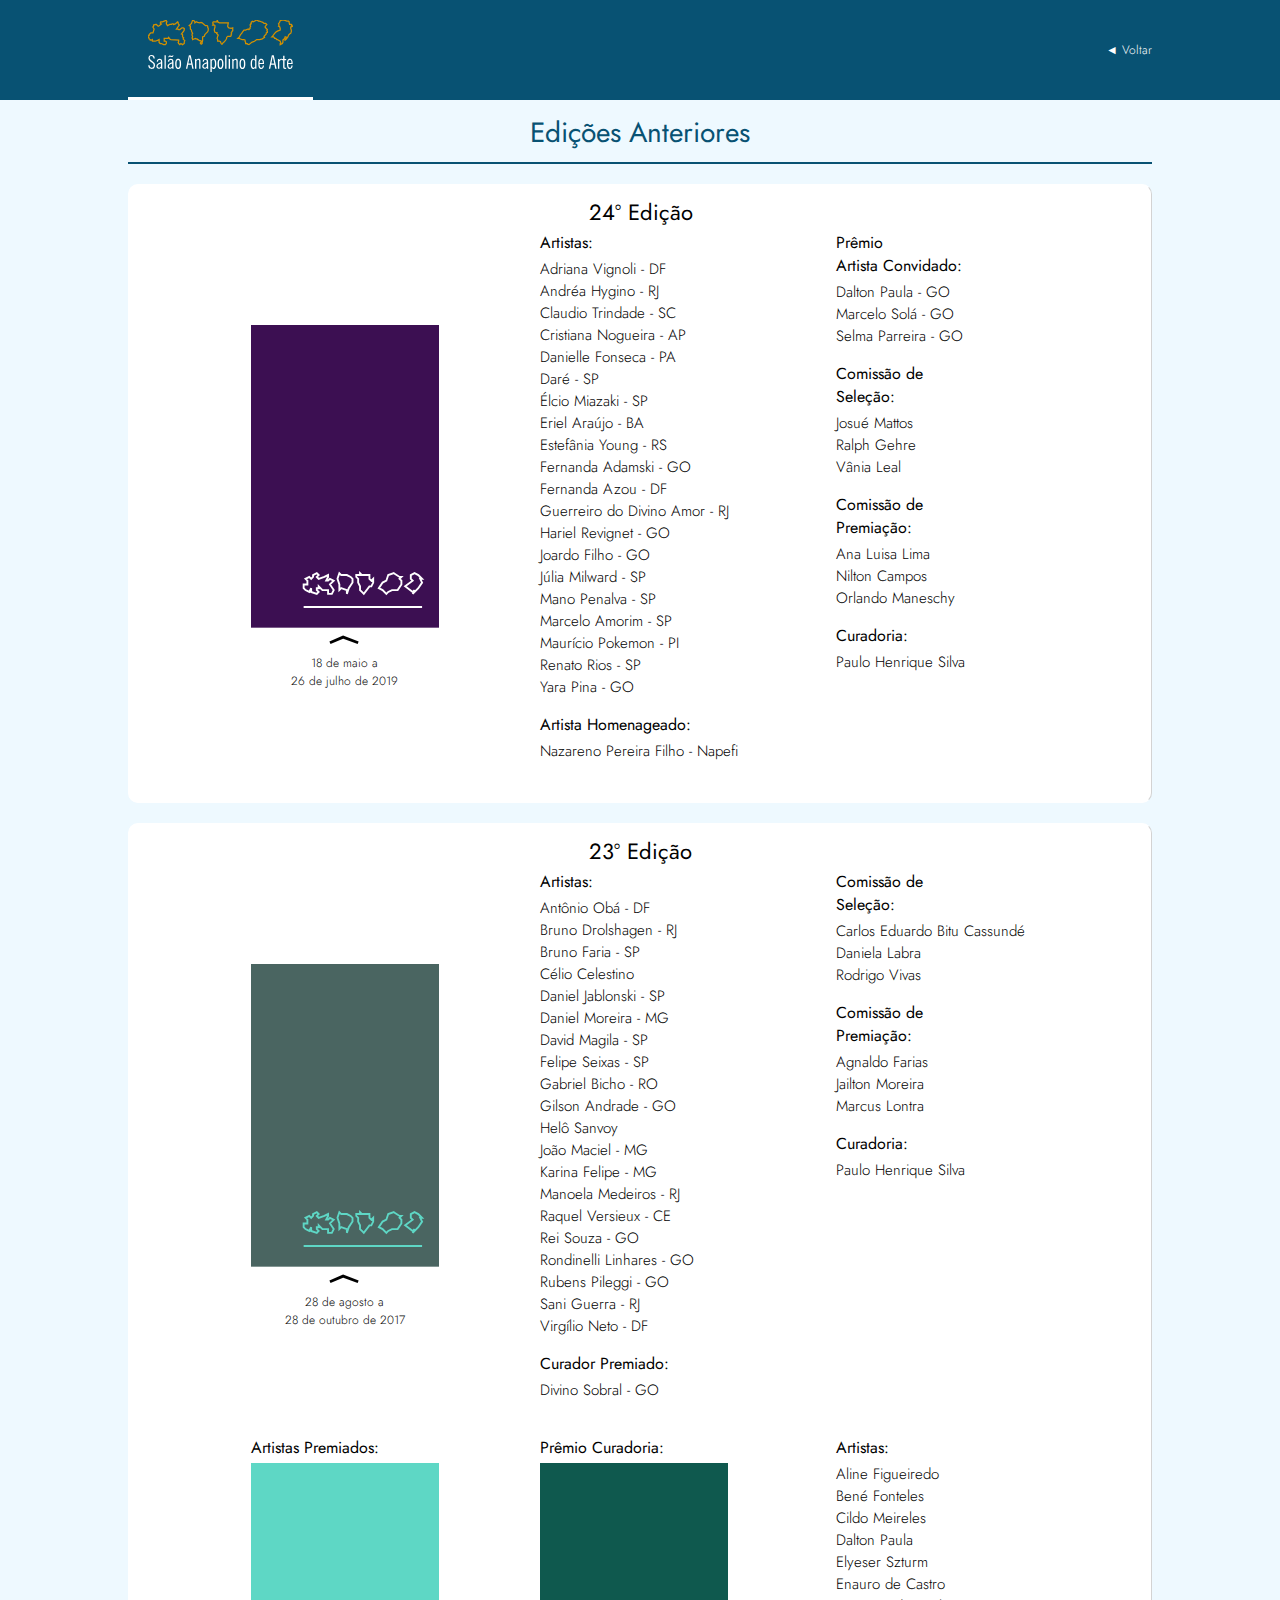
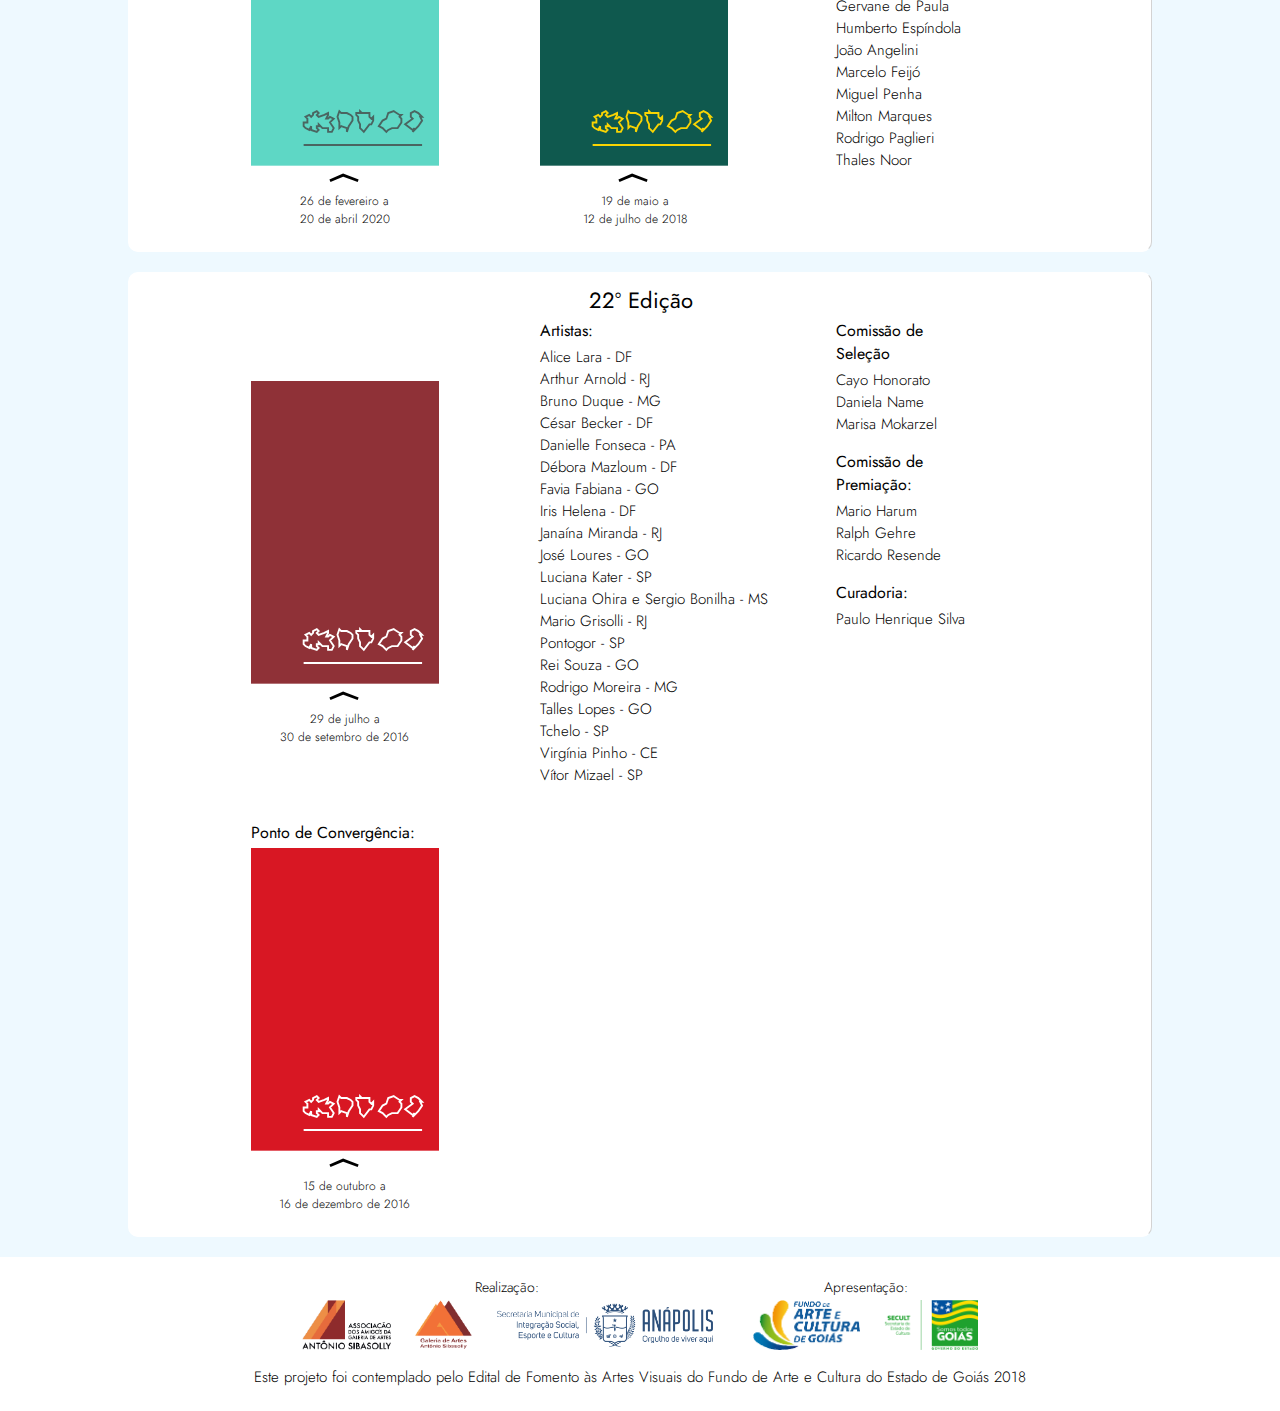
==== commit 29e85c76: "pre1" ====
--- a/edicoes-anteriores.html
+++ b/edicoes-anteriores.html
@@ -81,17 +81,9 @@
                     <div onclick="clickMainMenu('inscrever');" id="main-menu-option4" class="button-disabled" style="background-color:var(--color-main-primary); border-bottom:var(--border-bottom-main-menu-off); border-left:var(--border-left-main-menu-off);">
                         <p class="pt" style="display: block;">Inscrição</p><p class="en" style="display: none;"></p>
                     </div> -->
-                    <p>Web App<br>em construção!</p>
-                    <svg xmlns="http://www.w3.org/2000/svg" xml:space="preserve" width="100px" height="100px" style="shape-rendering:geometricPrecision; text-rendering:geometricPrecision; image-rendering:optimizeQuality; fill-rule:evenodd; clip-rule:evenodd"
-                        viewBox="0 0 100 100" xmlns:xlink="http://www.w3.org/1999/xlink">
-                        <g>
-                            <polyline class="stroke-main-menu-maintenance" points="100,95.0003 43.7085,57.4965 43.7085,44.9138 39.0727,34.9801 25.5461,28.7354 11.9205,31.0065 30.3355,45.2738 18.5428,60.3113 -0,45.576 1.98652,60.8076 12.5827,71.4041 26.4897,72.0663 35.7616,70.7417 69.2285,100 "/>
-                            <polyline class="stroke-main-menu-maintenance" points="100,75.2745 80.2482,59.2256 94.0396,42.927 100,47.4602 "/>
-                            <polygon class="stroke-main-menu-maintenance" points="77.4524,56.7501 74.0894,56.4205 73.5097,52.861 87.4173,36.3047 90.7282,36.3047 91.3906,40.278 "/>
-                            <polygon class="stroke-main-menu-maintenance" points="80.7023,38.7966 74.1721,46.9006 43.7085,21.7349 36.424,21.7349 26.4897,8.48976 33.7748,0.543118 47.6821,6.50352 50.9933,15.1123 "/>
-                        </g>
-                    </svg>
+                    <a href="index.html"><span class="icon-index-main-menu">◄</span> Voltar</a>
                 </nav>
+                <a href="http://"></a>
             </div>
         </header>
 
@@ -111,11 +103,11 @@
 
                     <div class="block ed-24">
 
-                        <h3 class="pt ed-anteriores-title" style="display: block;">24º Edição</h3>
-
-                        <div class="grid-ed-ant-catalogo-e-data">
+                        <h3 class="pt ed-ant-title" style="display: block;">24º Edição</h3>
+
+                        <div class="grid-ed-ant-catalogo-e-data-1">
                             <div class="grid-ed-ant-icon-catalogo-a">
-                                <a target="about:blank" href="http://cultura.anapolis.go.gov.br/static/media/catalago24.0bccd677.pdf"><!-- LINK PARA O CATALOGO DO 24º SALAO -->
+                                <a target="about:blank" href="/catalogos/24.pdf">
                                     <svg class="icon-catalogo ed24" xmlns="http://www.w3.org/2000/svg" xml:space="preserve" version="1.1" viewBox="100 0 100 175" xmlns:xlink="http://www.w3.org/1999/xlink">
                                         <g class="hover"><!-- CAPA E LUPA -->
                                             <rect class="capa" width="200" height="161"/>
@@ -133,8 +125,8 @@
                                         <polyline class="indicador" points="142,169 149,166 157,169 "/>
                                     </svg>
                                 </a>
-                            </div>
-                            <p class="data">18 de maio a<br>26 de julho de 2019</p>
+                                <p class="data">18 de maio a<br>26 de julho de 2019</p>
+                            </div>
                         </div>
 
                         <div class="grid-ed-ant-lista-a">
@@ -209,6 +201,302 @@
                                     <li>Paulo Henrique Silva</li>
                                 </ol>
                             </div>
+                        </div>
+
+                    </div>
+
+                    <!-- 23º EDIÇÃO -->
+
+                    <div class="block ed-23">
+
+                        <h3 class="pt ed-ant-title" style="display: block;">23º Edição</h3>
+
+                        <div class="grid-ed-ant-catalogo-e-data-1">
+                            <div class="grid-ed-ant-icon-catalogo-a">
+                                <a target="about:blank" href="/catalogos/23.pdf">
+                                    <svg class="icon-catalogo ed23a" xmlns="http://www.w3.org/2000/svg" xml:space="preserve" version="1.1" viewBox="100 0 100 175" xmlns:xlink="http://www.w3.org/1999/xlink">
+                                        <g class="hover"><!-- CAPA E LUPA -->
+                                            <rect class="capa" width="200" height="161"/>
+                                            <path class="lupa" d="M46 55c10,-2 21,5 23,15 1,7 -2,15 -7,19l7 13 -4 2 -8 -12c-1,0 -2,1 -4,1 -10,2 -20,-5 -23,-15 -2,-11 5,-21 16,-23zm6 33c8,-2 13,-9 11,-17 -1,-7 -8,-12 -16,-11 -8,2 -13,9 -11,17 1,7 9,12 16,11z"/>
+                                            <polygon class="lupa" points="44,64 42,66 40,69 39,71 38,73 38,75 40,72 42,70 44,69 46,68 45,66 "/>
+                                        </g>
+                                        <!-- ROTULOS -->
+                                        <polygon class="rotulo" points="136,142 135,143 132,142 132,140 131,142 129,141 129,141 129,141 128,140 128,138 130,138 130,136 129,135 131,134 132,135 133,134 133,133 135,132 136,133 135,134 136,135 139,134 141,133 141,134 140,136 141,136 142,135 144,136 142,138 144,141 143,143 141,143 141,141 138,141 136,139 136,140 135,140 135,141 "/>
+                                        <polygon class="rotulo" points="148,140 151,141 151,142 151,143 152,140 154,137 154,135 153,134 151,133 149,133 148,133 147,132 146,135 147,138 147,141 "/>
+                                        <polygon class="rotulo" points="158,132 159,133 163,133 163,135 164,136 165,135 165,137 164,139 163,139 160,143 159,142 158,141 158,139 157,137 157,135 156,134 156,133 158,133 "/>
+                                        <polygon class="rotulo" points="176,132 179,134 180,134 179,135 180,136 180,138 178,141 175,141 173,142 172,143 170,141 168,140 170,137 172,136 173,133 "/>
+                                        <polygon class="rotulo" points="187,132 189,133 191,135 190,135 191,137 189,140 186,143 187,141 186,142 182,139 186,136 185,135 185,133 "/>
+                                        <line class="rotulo" x1="128" y1="150" x2="191" y2= "150" />
+                                        <!-- INDICADOR -->
+                                        <polyline class="indicador" points="142,169 149,166 157,169 "/>
+                                    </svg>
+                                </a>
+                                <p class="data">28 de agosto a<br>28 de outubro de 2017</p>
+                            </div>
+                        </div>
+
+                        <div class="grid-ed-ant-lista-a">
+
+                            <div class="grid-ed-ant-lista-1">
+                                <h4>Artistas:</h4>
+                                <ol>
+                                    <li>Antônio Obá - DF</li>
+                                    <li>Bruno Drolshagen - RJ</li>
+                                    <li class="premiado">Bruno Faria - SP</li>
+                                    <li>Célio Celestino</li>
+                                    <li class="premiado">Daniel Jablonski - SP</li>
+                                    <li>Daniel Moreira - MG</li>
+                                    <li>David Magila - SP</li>
+                                    <li>Felipe Seixas - SP</li>
+                                    <li>Gabriel Bicho - RO</li>
+                                    <li>Gilson Andrade - GO</li>
+                                    <li class="premiado">Helô Sanvoy</li>
+                                    <li>João Maciel - MG</li>
+                                    <li>Karina Felipe - MG</li>
+                                    <li>Manoela Medeiros - RJ</li>
+                                    <li>Raquel Versieux - CE</li>
+                                    <li class="premiado">Rei Souza - GO</li>
+                                    <li>Rondinelli Linhares - GO</li>
+                                    <li>Rubens Pileggi - GO</li>
+                                    <li>Sani Guerra - RJ</li>
+                                    <li>Virgílio Neto - DF</li>
+                                </ol>
+                            </div>
+
+                            <div class="grid-ed-ant-lista-2">
+                                <h4>Curador Premiado:</h4>
+                                <ol>
+                                    <li>Divino Sobral - GO</li>
+                                </ol>
+                            </div>
+    
+                        </div>
+
+                        <div class="grid-ed-ant-lista-b">
+    
+                            <div class="grid-ed-ant-lista-3">
+                                <h4>Comissão de<br>Seleção:</h4>
+                                <ol>
+                                    <li>Carlos Eduardo Bitu Cassundé</li>
+                                    <li>Daniela Labra</li>
+                                    <li>Rodrigo Vivas</li>
+                                </ol>
+                            </div>
+
+                            <div class="grid-ed-ant-lista-4">
+                                <h4>Comissão de<br>Premiação:</h4>
+                                <ol>
+                                    <li>Agnaldo Farias</li>
+                                    <li>Jailton Moreira</li>
+                                    <li>Marcus Lontra</li>
+                                </ol>
+                            </div>
+    
+                            <div class="grid-ed-ant-lista-5">
+                                <h4>Curadoria:</h4>
+                                <ol>
+                                    <li>Paulo Henrique Silva</li>
+                                </ol>
+                            </div>
+
+                        </div>
+
+                        <div class="grid-spacing"></div>
+
+                            <!-- PREMIADOS -->
+
+                        <div class="grid-ed-ant-catalogo-e-data-2">
+                            <div class="grid-ed-ant-icon-catalogo-a">
+                                <h4 class="nome-exposicao">Artistas Premiados:</h4>
+                                <a target="about:blank" href="/catalogos/23b.pdf"><!-- LINK PARA O CATALOGO DO 24º SALAO -->
+                                    <svg class="icon-catalogo ed23b" xmlns="http://www.w3.org/2000/svg" xml:space="preserve" version="1.1" viewBox="100 0 100 175" xmlns:xlink="http://www.w3.org/1999/xlink">
+                                        <g class="hover"><!-- CAPA E LUPA -->
+                                            <rect class="capa" width="200" height="161"/>
+                                            <path class="lupa" d="M46 55c10,-2 21,5 23,15 1,7 -2,15 -7,19l7 13 -4 2 -8 -12c-1,0 -2,1 -4,1 -10,2 -20,-5 -23,-15 -2,-11 5,-21 16,-23zm6 33c8,-2 13,-9 11,-17 -1,-7 -8,-12 -16,-11 -8,2 -13,9 -11,17 1,7 9,12 16,11z"/>
+                                            <polygon class="lupa" points="44,64 42,66 40,69 39,71 38,73 38,75 40,72 42,70 44,69 46,68 45,66 "/>
+                                        </g>
+                                        <!-- ROTULOS -->
+                                        <polygon class="rotulo" points="136,142 135,143 132,142 132,140 131,142 129,141 129,141 129,141 128,140 128,138 130,138 130,136 129,135 131,134 132,135 133,134 133,133 135,132 136,133 135,134 136,135 139,134 141,133 141,134 140,136 141,136 142,135 144,136 142,138 144,141 143,143 141,143 141,141 138,141 136,139 136,140 135,140 135,141 "/>
+                                        <polygon class="rotulo" points="148,140 151,141 151,142 151,143 152,140 154,137 154,135 153,134 151,133 149,133 148,133 147,132 146,135 147,138 147,141 "/>
+                                        <polygon class="rotulo" points="158,132 159,133 163,133 163,135 164,136 165,135 165,137 164,139 163,139 160,143 159,142 158,141 158,139 157,137 157,135 156,134 156,133 158,133 "/>
+                                        <polygon class="rotulo" points="176,132 179,134 180,134 179,135 180,136 180,138 178,141 175,141 173,142 172,143 170,141 168,140 170,137 172,136 173,133 "/>
+                                        <polygon class="rotulo" points="187,132 189,133 191,135 190,135 191,137 189,140 186,143 187,141 186,142 182,139 186,136 185,135 185,133 "/>
+                                        <line class="rotulo" x1="128" y1="150" x2="191" y2= "150" />
+                                        <!-- INDICADOR -->
+                                        <polyline class="indicador" points="142,169 149,166 157,169 "/>
+                                    </svg>
+                                </a>
+                                <p class="data">26 de fevereiro a <br>20 de abril 2020</p>
+                            </div>
+                        </div>
+
+                        <div class="grid-ed-ant-catalogo-e-data-3">
+                            <div class="grid-ed-ant-icon-catalogo-a">
+                                <h4 class="nome-exposicao">Prêmio Curadoria:</h4>
+                                <a target="about:blank" href="/catalogos/23c.pdf"><!-- LINK PARA O CATALOGO DO 24º SALAO -->
+                                    <svg class="icon-catalogo ed23c" xmlns="http://www.w3.org/2000/svg" xml:space="preserve" version="1.1" viewBox="100 0 100 175" xmlns:xlink="http://www.w3.org/1999/xlink">
+                                        <g class="hover"><!-- CAPA E LUPA -->
+                                            <rect class="capa" width="200" height="161"/>
+                                            <path class="lupa" d="M46 55c10,-2 21,5 23,15 1,7 -2,15 -7,19l7 13 -4 2 -8 -12c-1,0 -2,1 -4,1 -10,2 -20,-5 -23,-15 -2,-11 5,-21 16,-23zm6 33c8,-2 13,-9 11,-17 -1,-7 -8,-12 -16,-11 -8,2 -13,9 -11,17 1,7 9,12 16,11z"/>
+                                            <polygon class="lupa" points="44,64 42,66 40,69 39,71 38,73 38,75 40,72 42,70 44,69 46,68 45,66 "/>
+                                        </g>
+                                        <!-- ROTULOS -->
+                                        <polygon class="rotulo" points="136,142 135,143 132,142 132,140 131,142 129,141 129,141 129,141 128,140 128,138 130,138 130,136 129,135 131,134 132,135 133,134 133,133 135,132 136,133 135,134 136,135 139,134 141,133 141,134 140,136 141,136 142,135 144,136 142,138 144,141 143,143 141,143 141,141 138,141 136,139 136,140 135,140 135,141 "/>
+                                        <polygon class="rotulo" points="148,140 151,141 151,142 151,143 152,140 154,137 154,135 153,134 151,133 149,133 148,133 147,132 146,135 147,138 147,141 "/>
+                                        <polygon class="rotulo" points="158,132 159,133 163,133 163,135 164,136 165,135 165,137 164,139 163,139 160,143 159,142 158,141 158,139 157,137 157,135 156,134 156,133 158,133 "/>
+                                        <polygon class="rotulo" points="176,132 179,134 180,134 179,135 180,136 180,138 178,141 175,141 173,142 172,143 170,141 168,140 170,137 172,136 173,133 "/>
+                                        <polygon class="rotulo" points="187,132 189,133 191,135 190,135 191,137 189,140 186,143 187,141 186,142 182,139 186,136 185,135 185,133 "/>
+                                        <line class="rotulo" x1="128" y1="150" x2="191" y2= "150" />
+                                        <!-- INDICADOR -->
+                                        <polyline class="indicador" points="142,169 149,166 157,169 "/>
+                                    </svg>
+                                </a>
+                                <p class="data catalogo-e-data-3">19 de maio a<br>12 de julho de 2018</p>
+                            </div>
+                        </div>
+
+                        <div class="grid-ed-ant-lista-c">
+    
+                            <div class="grid-ed-ant-lista-6">
+                                <h4>Artistas:</h4>
+                                <ol>
+                                    <li>Aline Figueiredo</li>
+                                    <li>Bené Fonteles</li>
+                                    <li>Cildo Meireles</li>
+                                    <li>Dalton Paula</li>
+                                    <li>Elyeser Szturm</li>
+                                    <li>Enauro de Castro</li>
+                                    <li>Gervane de Paula</li>
+                                    <li>Humberto Espíndola</li>
+                                    <li>João Angelini</li>
+                                    <li>Marcelo Feijó</li>
+                                    <li>Miguel Penha</li>
+                                    <li>Milton Marques</li>
+                                    <li>Rodrigo Paglieri</li>
+                                    <li>Thales Noor</li>
+                                </ol>
+                            </div>
+
+                        </div>
+
+                    </div>
+
+                    <!-- 22º EDIÇÃO -->
+
+                    <div class="block ed-22">
+
+                        <h3 class="pt ed-ant-title" style="display: block;">22º Edição</h3>
+
+                        <div class="grid-ed-ant-catalogo-e-data-1">
+                            <div class="grid-ed-ant-icon-catalogo-a">
+                                <a target="about:blank" href="">
+                                    <svg class="icon-catalogo ed22a" xmlns="http://www.w3.org/2000/svg" xml:space="preserve" version="1.1" viewBox="100 0 100 175" xmlns:xlink="http://www.w3.org/1999/xlink">
+                                        <g class="hover"><!-- CAPA E LUPA -->
+                                            <rect class="capa" width="200" height="161"/>
+                                            <path class="lupa" d="M46 55c10,-2 21,5 23,15 1,7 -2,15 -7,19l7 13 -4 2 -8 -12c-1,0 -2,1 -4,1 -10,2 -20,-5 -23,-15 -2,-11 5,-21 16,-23zm6 33c8,-2 13,-9 11,-17 -1,-7 -8,-12 -16,-11 -8,2 -13,9 -11,17 1,7 9,12 16,11z"/>
+                                            <polygon class="lupa" points="44,64 42,66 40,69 39,71 38,73 38,75 40,72 42,70 44,69 46,68 45,66 "/>
+                                        </g>
+                                        <!-- ROTULOS -->
+                                        <polygon class="rotulo" points="136,142 135,143 132,142 132,140 131,142 129,141 129,141 129,141 128,140 128,138 130,138 130,136 129,135 131,134 132,135 133,134 133,133 135,132 136,133 135,134 136,135 139,134 141,133 141,134 140,136 141,136 142,135 144,136 142,138 144,141 143,143 141,143 141,141 138,141 136,139 136,140 135,140 135,141 "/>
+                                        <polygon class="rotulo" points="148,140 151,141 151,142 151,143 152,140 154,137 154,135 153,134 151,133 149,133 148,133 147,132 146,135 147,138 147,141 "/>
+                                        <polygon class="rotulo" points="158,132 159,133 163,133 163,135 164,136 165,135 165,137 164,139 163,139 160,143 159,142 158,141 158,139 157,137 157,135 156,134 156,133 158,133 "/>
+                                        <polygon class="rotulo" points="176,132 179,134 180,134 179,135 180,136 180,138 178,141 175,141 173,142 172,143 170,141 168,140 170,137 172,136 173,133 "/>
+                                        <polygon class="rotulo" points="187,132 189,133 191,135 190,135 191,137 189,140 186,143 187,141 186,142 182,139 186,136 185,135 185,133 "/>
+                                        <line class="rotulo" x1="128" y1="150" x2="191" y2= "150" />
+                                        <!-- INDICADOR -->
+                                        <polyline class="indicador" points="142,169 149,166 157,169 "/>
+                                    </svg>
+                                </a>
+                                <p class="data">29 de julho a<br>30 de setembro de 2016</p>
+                            </div>
+                        </div>
+
+                        <div class="grid-ed-ant-lista-a">
+
+                            <div class="grid-ed-ant-lista-1">
+                                <h4>Artistas:</h4>
+                                <ol>
+                                    <li class="premiado">Alice Lara - DF</li>
+                                    <li>Arthur Arnold - RJ</li>
+                                    <li>Bruno Duque - MG</li>
+                                    <li>César Becker - DF</li>
+                                    <li>Danielle Fonseca - PA</li>
+                                    <li>Débora Mazloum - DF</li>
+                                    <li>Favia Fabiana - GO</li>
+                                    <li>Iris Helena - DF</li>
+                                    <li>Janaína Miranda - RJ</li>
+                                    <li>José Loures - GO</li>
+                                    <li>Luciana Kater - SP</li>
+                                    <li class="premiado letter-spacing">Luciana Ohira e Sergio Bonilha - MS</li>
+                                    <li>Mario Grisolli - RJ</li>
+                                    <li>Pontogor - SP</li>
+                                    <li class="premiado">Rei Souza - GO</li>
+                                    <li>Rodrigo Moreira - MG</li>
+                                    <li class="premiado">Talles Lopes - GO</li>
+                                    <li>Tchelo - SP</li>
+                                    <li>Virgínia Pinho - CE</li>
+                                    <li>Vítor Mizael - SP</li>
+                                </ol>
+                            </div>
+    
+                        </div>
+
+                        <div class="grid-spacing"></div>
+
+                            <!-- PREMIADOS -->
+
+                        <div class="grid-ed-ant-catalogo-e-data-2">
+                            <div class="grid-ed-ant-icon-catalogo-a">
+                                <h4 class="nome-exposicao">Ponto de Convergência:</h4>
+                                <a target="about:blank" href="">
+                                    <svg class="icon-catalogo ed22b" xmlns="http://www.w3.org/2000/svg" xml:space="preserve" version="1.1" viewBox="100 0 100 175" xmlns:xlink="http://www.w3.org/1999/xlink">
+                                        <g class="hover"><!-- CAPA E LUPA -->
+                                            <rect class="capa" width="200" height="161"/>
+                                            <path class="lupa" d="M46 55c10,-2 21,5 23,15 1,7 -2,15 -7,19l7 13 -4 2 -8 -12c-1,0 -2,1 -4,1 -10,2 -20,-5 -23,-15 -2,-11 5,-21 16,-23zm6 33c8,-2 13,-9 11,-17 -1,-7 -8,-12 -16,-11 -8,2 -13,9 -11,17 1,7 9,12 16,11z"/>
+                                            <polygon class="lupa" points="44,64 42,66 40,69 39,71 38,73 38,75 40,72 42,70 44,69 46,68 45,66 "/>
+                                        </g>
+                                        <!-- ROTULOS -->
+                                        <polygon class="rotulo" points="136,142 135,143 132,142 132,140 131,142 129,141 129,141 129,141 128,140 128,138 130,138 130,136 129,135 131,134 132,135 133,134 133,133 135,132 136,133 135,134 136,135 139,134 141,133 141,134 140,136 141,136 142,135 144,136 142,138 144,141 143,143 141,143 141,141 138,141 136,139 136,140 135,140 135,141 "/>
+                                        <polygon class="rotulo" points="148,140 151,141 151,142 151,143 152,140 154,137 154,135 153,134 151,133 149,133 148,133 147,132 146,135 147,138 147,141 "/>
+                                        <polygon class="rotulo" points="158,132 159,133 163,133 163,135 164,136 165,135 165,137 164,139 163,139 160,143 159,142 158,141 158,139 157,137 157,135 156,134 156,133 158,133 "/>
+                                        <polygon class="rotulo" points="176,132 179,134 180,134 179,135 180,136 180,138 178,141 175,141 173,142 172,143 170,141 168,140 170,137 172,136 173,133 "/>
+                                        <polygon class="rotulo" points="187,132 189,133 191,135 190,135 191,137 189,140 186,143 187,141 186,142 182,139 186,136 185,135 185,133 "/>
+                                        <line class="rotulo" x1="128" y1="150" x2="191" y2= "150" />
+                                        <!-- INDICADOR -->
+                                        <polyline class="indicador" points="142,169 149,166 157,169 "/>
+                                    </svg>
+                                </a>
+                                <p class="data">15 de outubro a<br>16 de dezembro de 2016</p>
+                            </div>
+                        </div>
+
+                        <div class="grid-ed-ant-lista-b">
+
+                            <div class="grid-ed-ant-lista-2">
+                                <h4>Comissão de<br>Seleção</h4>
+                                <ol>
+                                    <li>Cayo Honorato</li>
+                                    <li>Daniela Name</li>
+                                    <li>Marisa Mokarzel</li>
+                                </ol>
+                            </div>
+    
+                            <div class="grid-ed-ant-lista-3">
+                                <h4>Comissão de<br>Premiação:</h4>
+                                <ol>
+                                    <li>Mario Harum</li>
+                                    <li>Ralph Gehre</li>
+                                    <li>Ricardo Resende</li>
+                                </ol>
+                            </div>
+    
+                            <div class="grid-ed-ant-lista-4">
+                                <h4>Curadoria:</h4>
+                                <ol>
+                                    <li>Paulo Henrique Silva</li>
+                                </ol>
+                            </div>
+
                         </div>
 
                     </div>
@@ -243,7 +531,8 @@
         </footer>
 
         <noscript>Este aplicativo Web utiliza Javascript. Favor habilitar em seu browser ou utilizar navegador compatível.</noscript>
-        <script src="/js/slideshow-panoramicas.js"></script>
+        <!-- <script src="/js/slideshow-panoramicas.js"></script> -->
+        <script src="/js/app.js"></script>
 
     </body>
 </html>--- a/style/common.css
+++ b/style/common.css
@@ -68,6 +68,8 @@
 html {
     -webkit-text-size-adjust: 100%; /* Escala se manter em mobiles */
     font-weight: 300;
+
+    background-color: var(--color-main-primary);
 }
 .display-none {
     display: none;
@@ -109,6 +111,9 @@
 
     /* margin-top: -9px; */
 }
+
+
+
 h3 {
     margin-top: 5px;
 }
@@ -116,7 +121,7 @@
 
 
 h3 {
-    /* Margem - diferenca pra alinhar */
+    /* diff */
     margin-top: calc( var(--margin) + var(--margin-top-h3));
     margin-bottom: calc( var(--margin) + var(--margin-bottom-h3));
 }
@@ -129,7 +134,7 @@
 }
 
 
-.menu-right p {
+.menu-right a {
     font-size: 12px;
     color: var(--color-bright);
 
@@ -137,6 +142,9 @@
     margin-bottom: auto;
 
     margin-left: auto;
+}
+.menu-right a:hover {
+    cursor: pointer;
 }
 .button-disabled p {
     color: var(--color-main-primary-disabled);
@@ -155,6 +163,10 @@
 }
 footer .center-area {
     text-align: center;
+}
+
+.read-more {
+    display: none;
 }
 
 
@@ -298,6 +310,9 @@
 /* 4) <header> */
 header {
     background-color: var(--color-main-primary);
+
+    position: relative;
+    z-index: 99;
 }
 
 .menu-bar {
@@ -480,7 +495,7 @@
 #grid-moreinfo {
     display: grid;
     grid-gap: var(--margin);
-    max-width: var(--wid);
+    /* max-width: var(--width); */
 
     margin: auto;
     /* grid-template-rows: 480px 1fr; */
@@ -550,6 +565,22 @@
 
     margin-top: var(--margin);
 
+}
+
+.read-more-button {
+    margin-top: var(--margin);
+    /* margin-bottom: var(--margin); */
+
+    border-radius: var(--border-radius-inside);
+    background-color: var(--color-main-primary-disabled);
+}
+.read-more-button:hover {
+    cursor: pointer;
+}
+
+.read-more-button-text {
+    color: white;
+    padding: var(--margin);
 }
 
 /* 5) Footer */
@@ -652,8 +683,14 @@
         margin-right: 0;
     }
 
+    .read-more-button {
+        /* display: none; */
+    }
+
     footer {
-        max-width: var(--width-tablet);
+        width: 100%;
+
+        /* max-width: var(--width-tablet); */
         margin-left: auto;
         margin-right: auto;
     }
--- a/style/desktop.css
+++ b/style/desktop.css
@@ -53,6 +53,14 @@
     }
     .welcome p {
         margin-top: 10px;
+    }
+
+
+
+
+    .read-more-button-text {
+        /* color: red; */
+        margin:var(--margin);
     }
 
     /* 2) Images */
@@ -252,6 +260,17 @@
     }
 
 
+    /* Read More Section */
+    .read-more-button {
+        display: none;
+
+        /* padding: var; */
+    }
+    .read-more {
+        display: block;
+    }
+
+
 
 
 
@@ -259,7 +278,9 @@
 
 
     footer {
-        max-width: var(--width-desktop);
+        width: 100%;
+
+        /* max-width: var(--width-desktop); */
         margin-left: auto;
         margin-right: auto;
     }
--- a/style/ed-anteriores.css
+++ b/style/ed-anteriores.css
@@ -1,5 +1,5 @@
 :root {
-    --width-catalogo-mobile: 80px;
+    --width-catalogo-mobile: 120px;
     --width-catalogo-desktop: 120px;
 
     --color-24ed: rgb(60, 15, 82);
@@ -33,6 +33,15 @@
 
 .data {
     font-size: 12px;
+    text-align: center;
+
+    /* margin-left: calc(-1 * var(--margin)); */
+
+    /* padding-left: var(--margin); */
+    /* padding-right: var(--margin); */
+}
+.nome-exposicao {
+    text-align: center;
 }
 
 
@@ -47,7 +56,7 @@
 h4 {
     font-family: var(--font-family-primary-b);
     font-weight: 100;
-    color: rgb(170, 72, 72);
+    color: black;
 
     margin-top: var(--margin-top-h4);
     margin-bottom: calc(10px + var(--margin-bottom-h4));
@@ -60,6 +69,8 @@
 
 .icon-catalogo {
     width: var(--width-catalogo-mobile);
+
+    margin: auto;
 }
 
 .icon-catalogo.ed24 .capa { fill: var(--color-24ed); }
@@ -105,21 +116,52 @@
 animation-timing-function: ease-in-out;
 }
 
+
+/* Reativar quando arrumar o svg */
+svg.ed24 {
+    /* box-shadow: 0px 0px 30px rgba(60,15,82,.5); */
+    /* transition: box-shaddow 1s linear; */
+}
+svg.ed24:hover {
+    /* box-shadow: 0px 0px 30px rgba(60,15,82,.7); */
+    /* transition: box-shaddow 1s linear; */
+}
+    
+
+
+
 @keyframes indicadorcatalogo {
     50% {
     transform: translateY(3px);
     }
 }
 
+.ed-22,
+.ed-23,
 .ed-24 {
-    display: grid;
+    /* display: grid; */
 
     grid-template-columns: 100px 1fr;
 
-    grid-template-areas:
-    "edition  edition"
-    "catalogo lista-a"
-    "catalogo lista-b";
+
+}
+
+.ed-ant-title {
+    grid-area: edition;
+}
+h3.ed-ant-title {
+    text-align: center;
+    margin-bottom: calc(var(--margin) + var(--margin-bottom-h3));
+}
+
+.grid-ed-ant-catalogo-e-data-1 {
+    grid-area: catalogo-a;
+}
+.grid-ed-ant-catalogo-e-data-2 {
+    grid-area: catalogo-b;
+}
+.grid-ed-ant-catalogo-e-data-3 {
+    grid-area: catalogo-c;
 }
 
 .grid-ed-ant-lista-a {
@@ -128,42 +170,159 @@
 .grid-ed-ant-lista-b {
     grid-area: lista-b;
 }
-
-.ed-anteriores-title {
-    grid-area: edition;
-}
-h3.ed-anteriores-title {
-    text-align: center;
-    margin-bottom: calc(var(--margin) + var(--margin-bottom-h3));
-}
+.grid-ed-ant-lista-c {
+    grid-area: lista-c;
+}
+
 
 .grid-ed-ant-lista-a h4,
 .grid-ed-ant-lista-b h4 {
     /* margin-top: calc(var(--margin) + var(--margin-top-h3)); */
     /* margin-bottom: calc(var(--margin) + var(--margin-bottom-h3)); */
 }
+
+
+.ed-22 ol,
+.ed-23 ol,
 .ed-24 ol {
     margin-bottom: var(--margin);
 }
 
+.ed-22 li,
+.ed-23 li,
 .ed-24 li {
     list-style: none;
 }
 
+
+@media screen and (min-width: 600px) {
+    
+    :root {
+        --width-catalogo-desktop: 120px;
+    }
+
+    .ed-22,
+    .ed-23,
+    .ed-24 {
+
+        display: grid;
+    
+        grid-template-columns: 1fr 1fr;
+    }
+
+    .ed-24 {
+        grid-template-areas:
+        "edition  edition"
+        "catalogo-a lista-a"
+        "catalogo-b lista-b";
+    }
+    .ed-23 {
+        grid-template-areas:
+        "edition  edition"
+        "catalogo-a lista-a"
+        "catalogo-b lista-b"
+        "catalogo-c lista-c";
+    }
+    .ed-22 {
+        grid-template-areas:
+        "edition  edition"
+        "catalogo-a lista-a"
+        "catalogo-b lista-b";
+    }
+
+
+    .icon-catalogo {
+        width: var(--width-catalogo-desktop);
+    }
+
+    .grid-ed-ant-catalogo-e-data-1,
+    .grid-ed-ant-catalogo-e-data-2,
+    .grid-ed-ant-catalogo-e-data-3 {
+        margin-top: auto;
+        margin-bottom: auto;
+    }
+
+}
+
+
 @media screen and (min-width: 1100px) {
-
+    
+    :root {
+        --width-catalogo-desktop: 188px;
+    }
+
+
+
+    .ed-22,
+    .ed-23,
     .ed-24 {
         display: grid;
     
-        grid-template-columns: 1fr 1fr 1fr;
-    
-        grid-template-areas:
-        "edition  edition edition"
-        "catalogo lista-a lista-b";
+        grid-template-columns: calc(411px - var(--margin)) 1fr 1fr;
+    
+
     }
 
     .icon-catalogo {
         width: var(--width-catalogo-desktop);
     }
+    .icon-catalogo .hover {
+        transform: translateY(0px);
+        transition: transform 2s cubic-bezier(.79,0,1,1);
+    }
+    /* Hover */
+    .icon-catalogo .hover:hover {
+        transform: translateX(100px);
+        transition: transform 1s ease;
+    }
+    .lupa {
+        fill: white;
+    }
+    .data {
+        text-align: center;
+    }
+
+    .grid-ed-ant-catalogo-e-data-1,
+    .grid-ed-ant-catalogo-e-data-2 {
+        width: var(--width-catalogo-desktop);
+        margin-left: auto;
+        margin-right: auto;
+    }
+
+    .ed-24 {
+        grid-template-areas:
+        "edition  edition edition"
+        "catalogo-a lista-a lista-b";
+    }
+    .ed-23 {
+        grid-template-areas:
+        "edition  edition edition"
+        "catalogo-a lista-a lista-b"
+        "spacing . ."
+        "catalogo-b catalogo-c lista-c"
+    }
+    .ed-22 {
+        grid-template-areas:
+        "edition  edition edition"
+        "catalogo-a lista-a lista-b"
+        "spacing . ."
+        "catalogo-b . ."
+    }
+    .grid-spacing {
+        height: var(--margin);
+        grid-area: spacing;
+    }
+    .icon-catalogo.ed23c {
+        margin-left: 0;
+    }
+    .nome-exposicao {
+        text-align: left;
+    }
+    .catalogo-e-data-3 {
+        padding-right: 106px;
+    }
+
+
+
 
 }